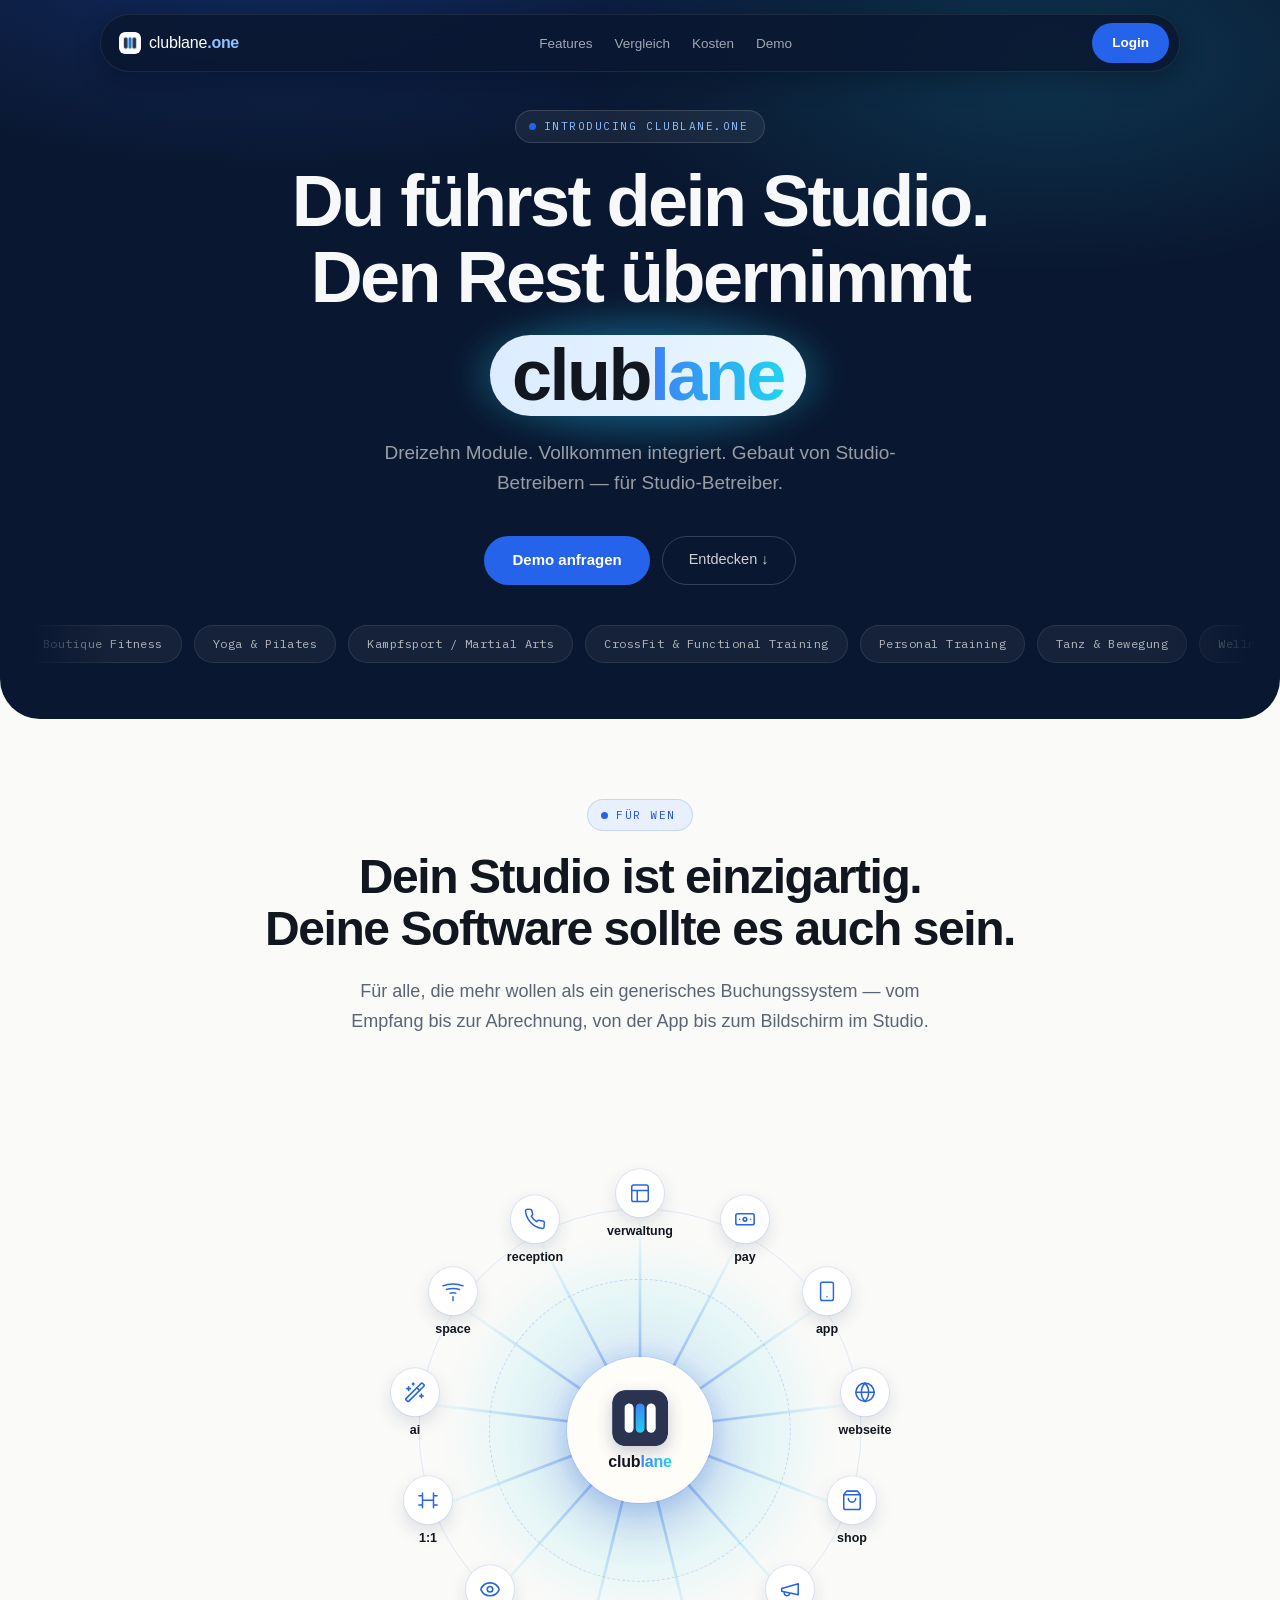
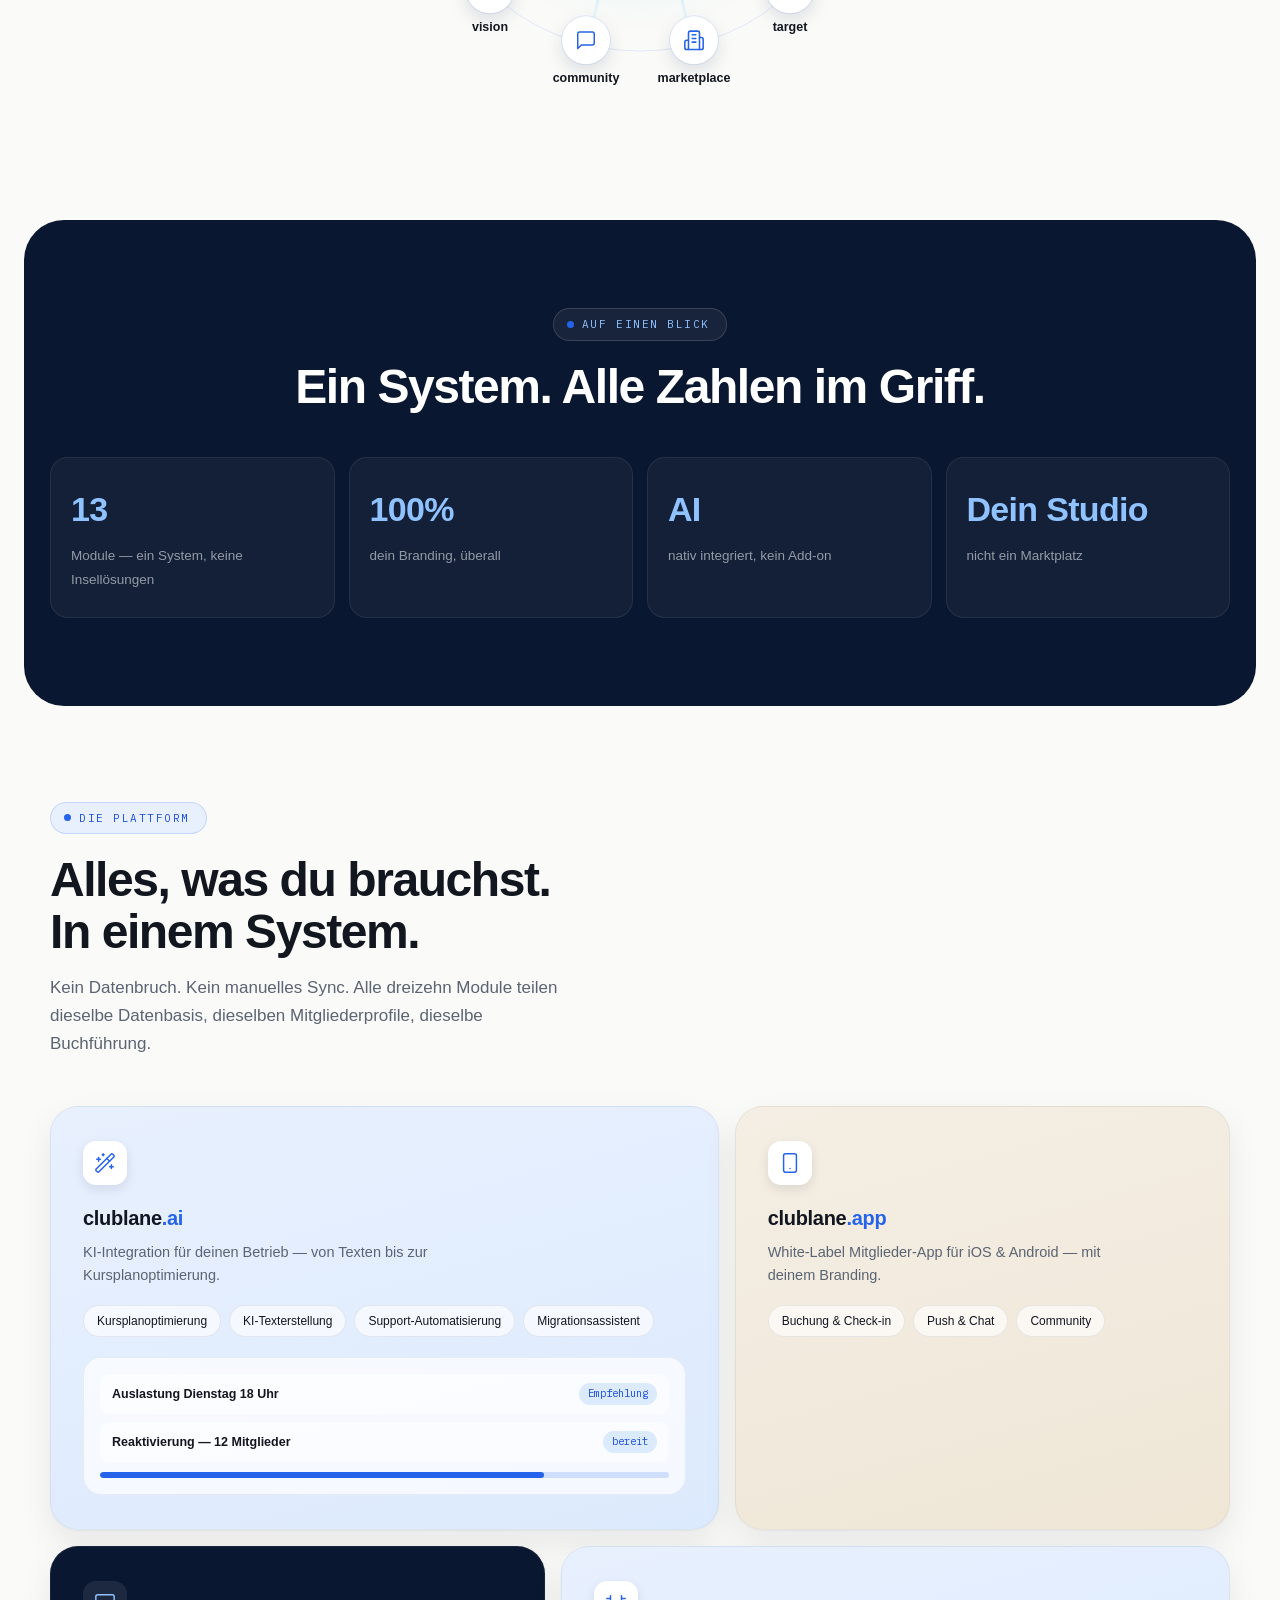
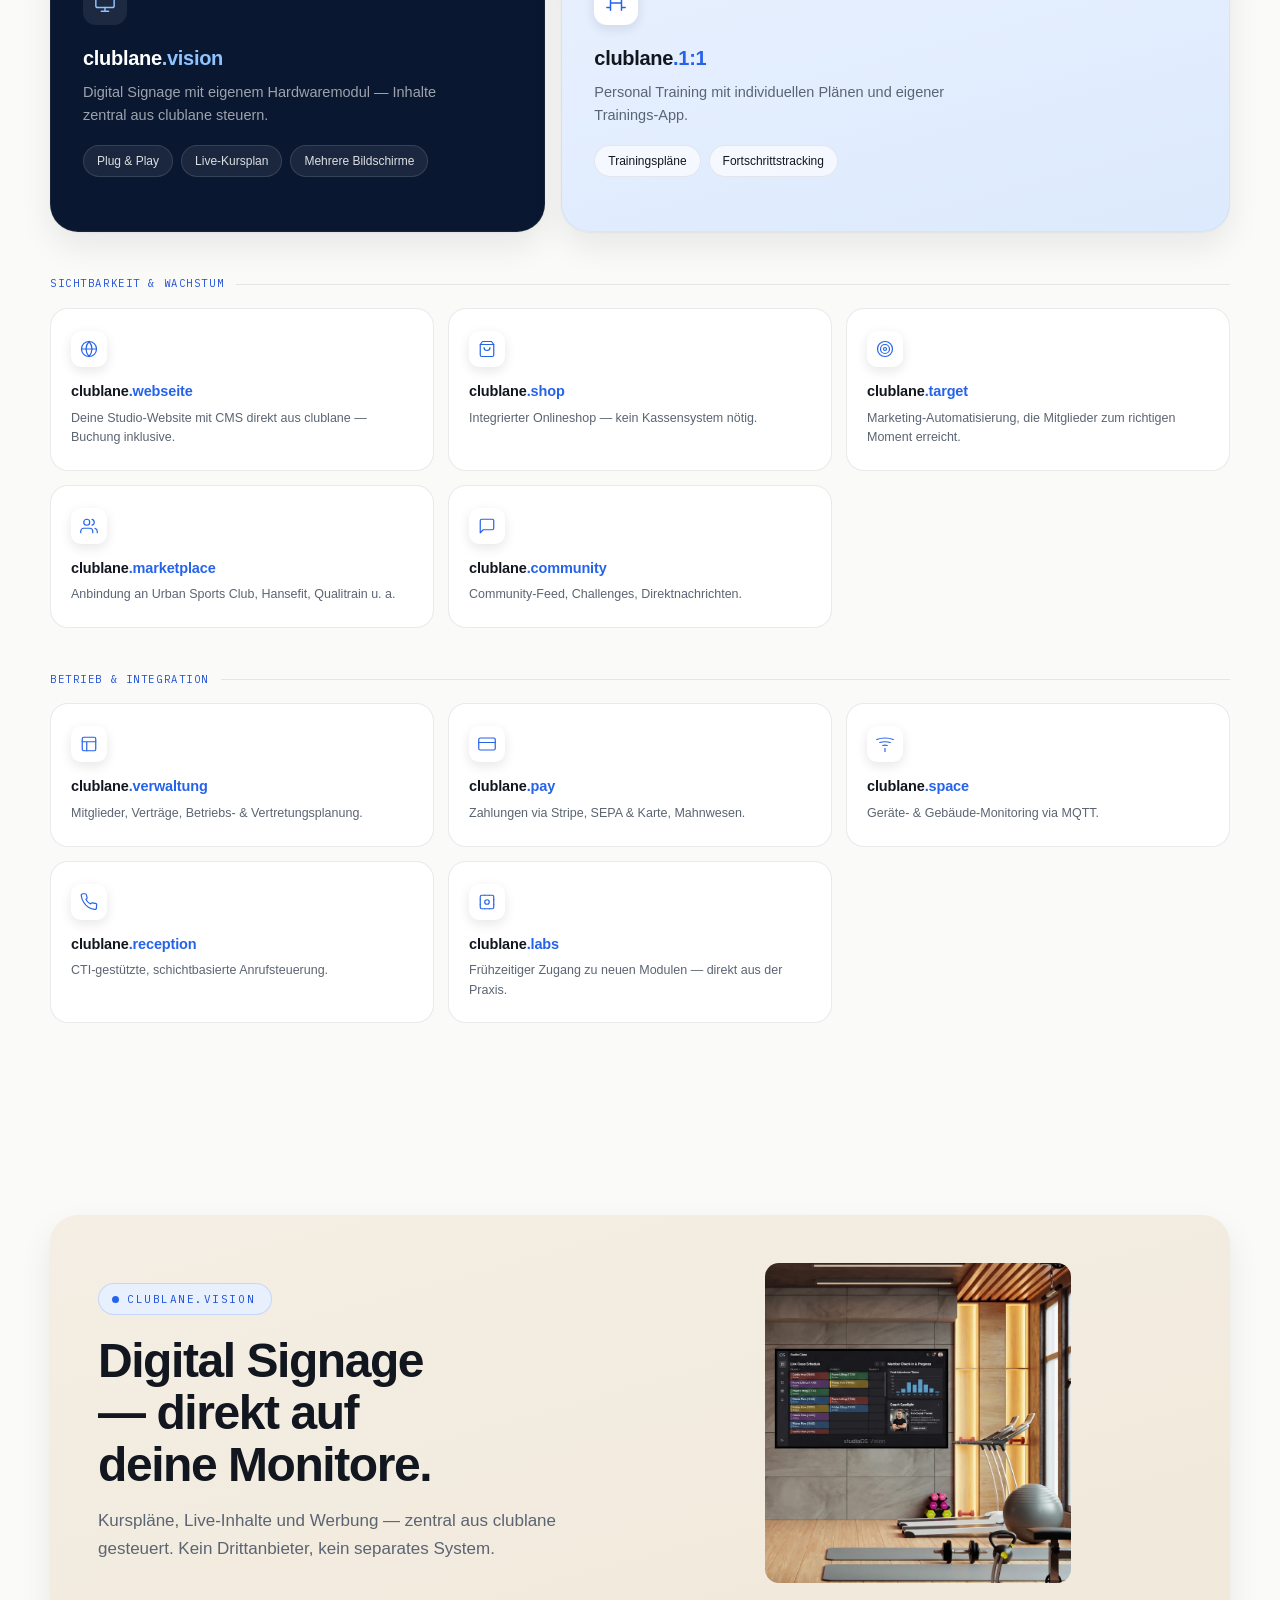
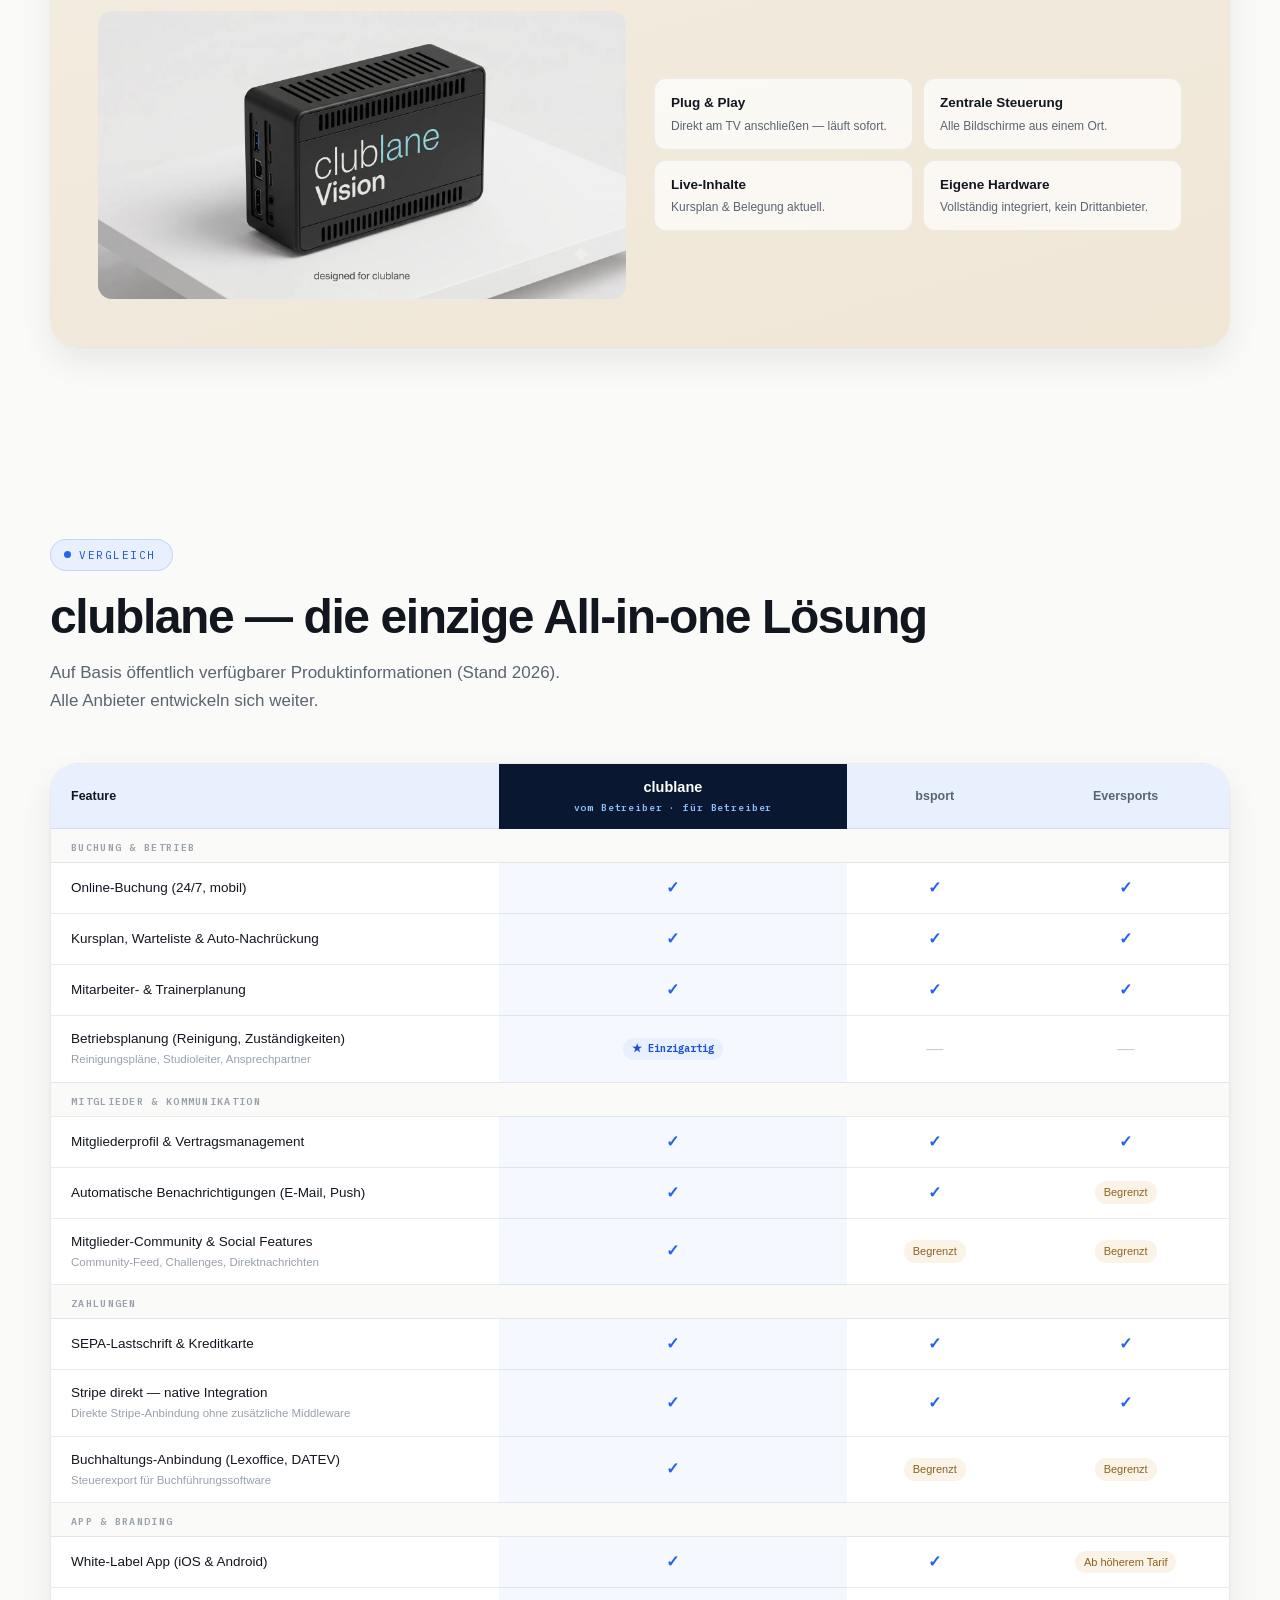
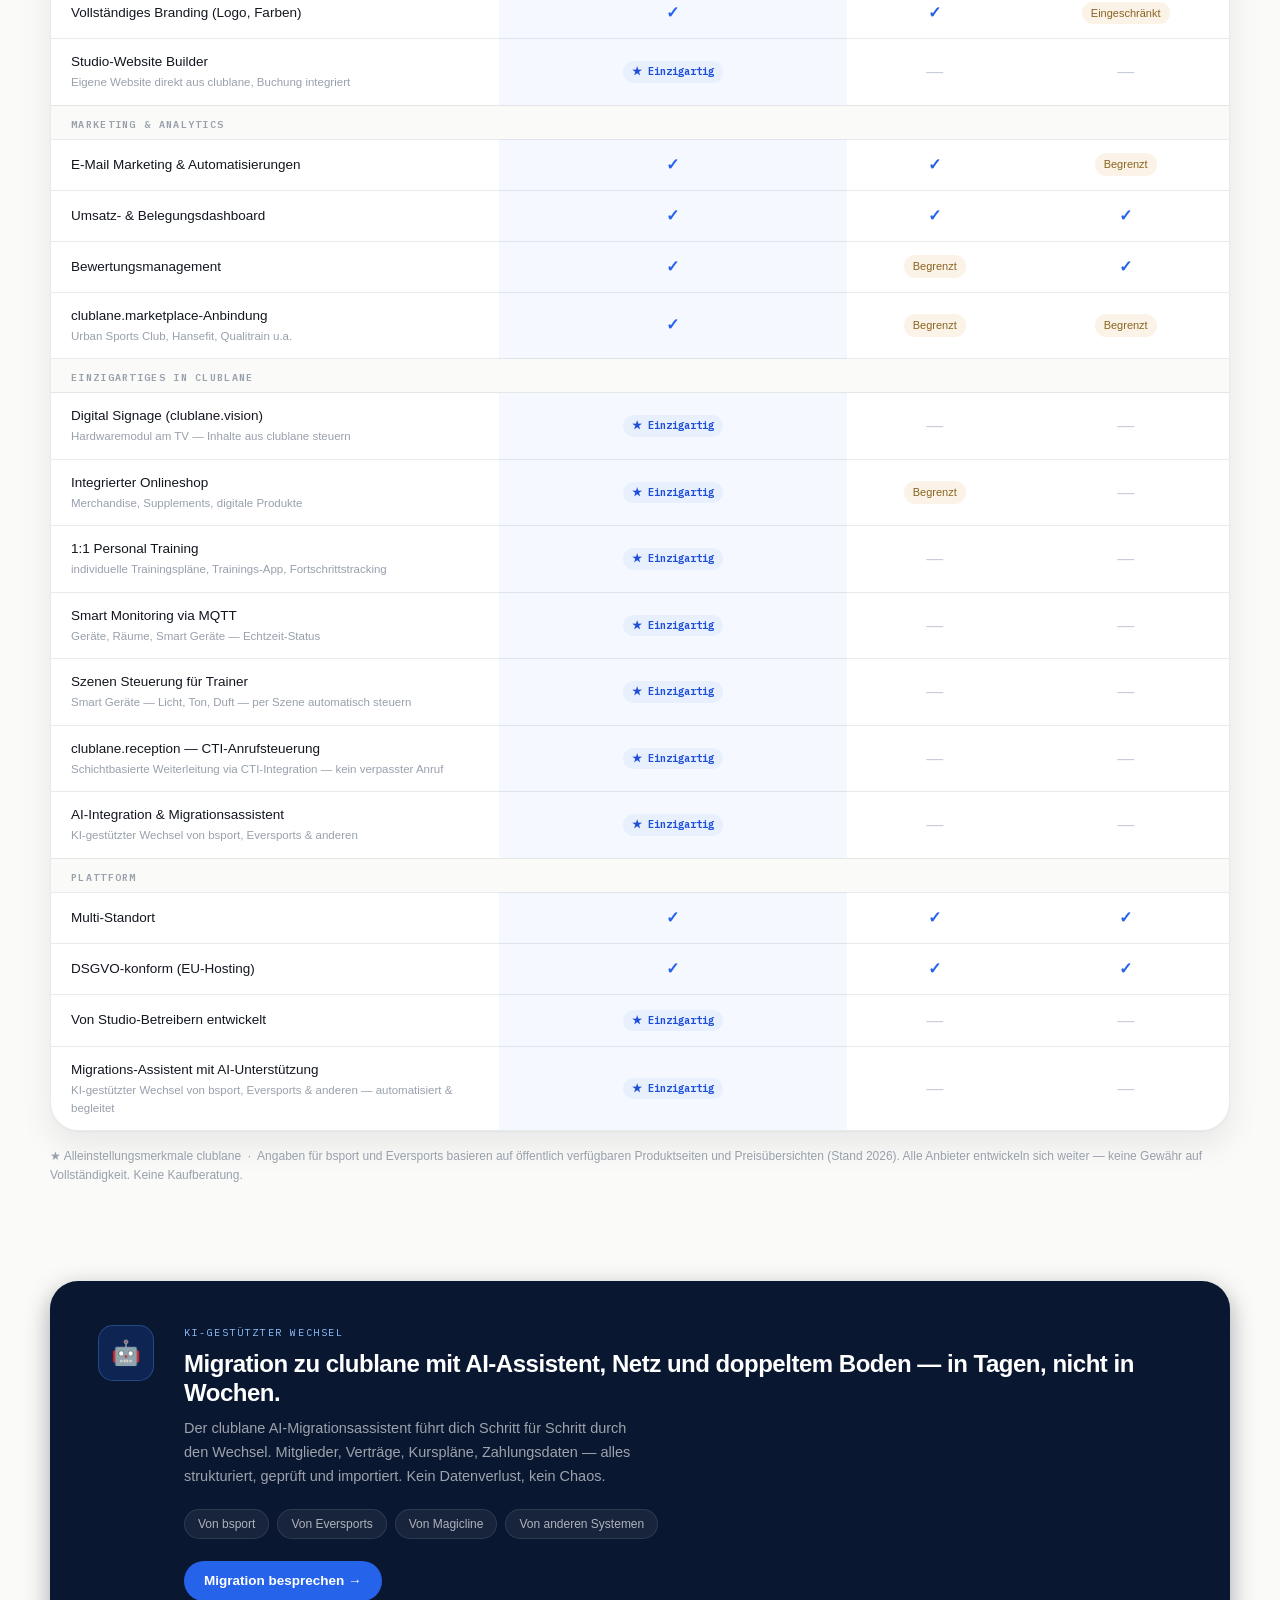
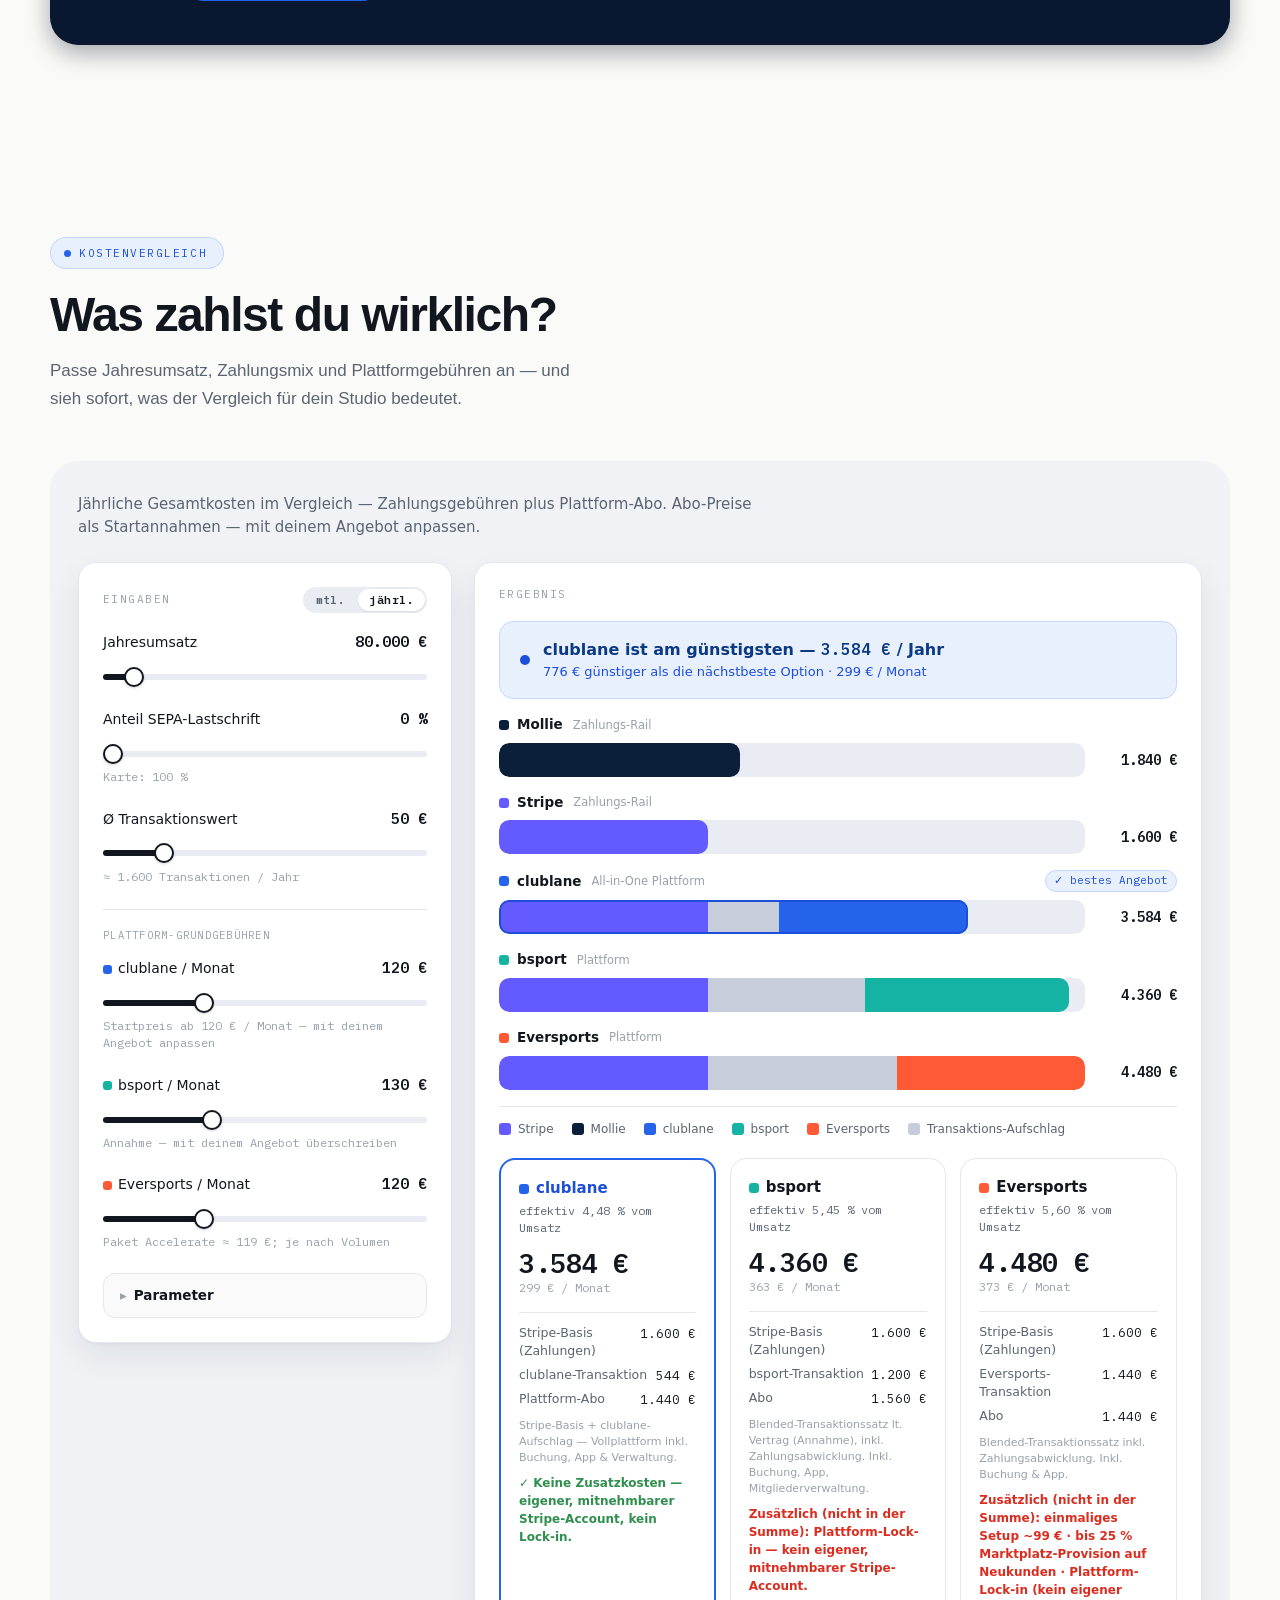
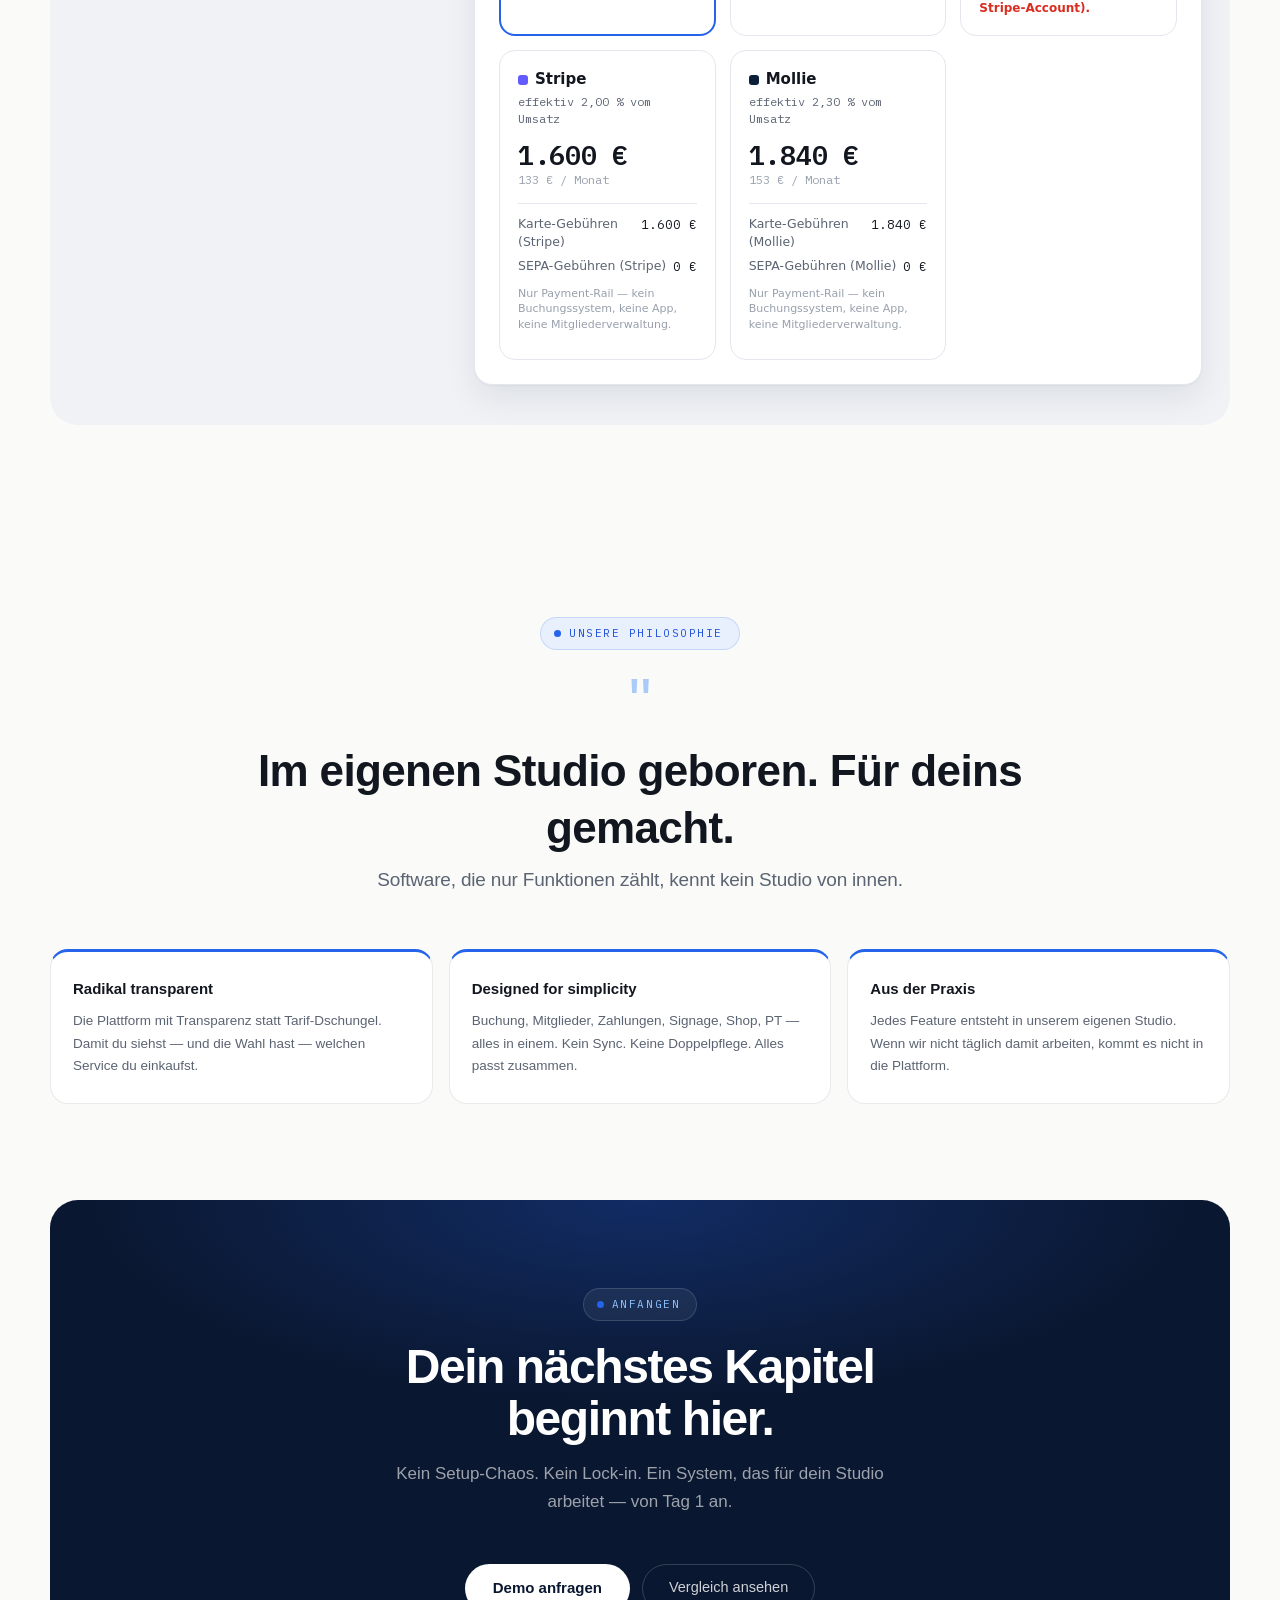
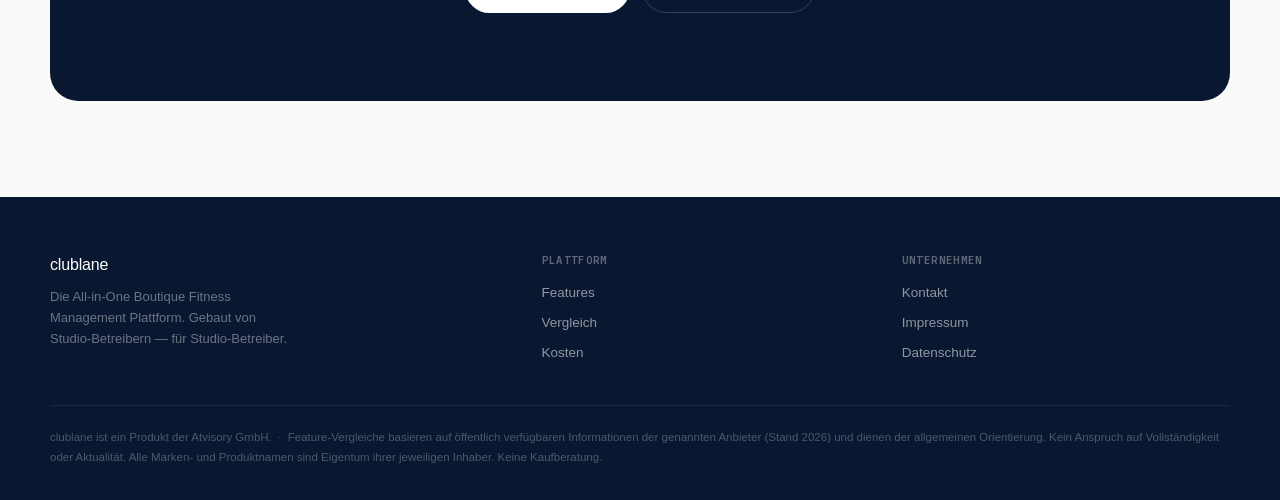
==== index.html @ 6b6db916 "JSON-LD nachgebessert: WebPage-Knoten, brand-Domainfehler, operatingSystem - WebPage-Knoten ergaenzt" ====
<!DOCTYPE html>
<html lang="de">
<head>
<meta charset="UTF-8">
<meta name="viewport" content="width=device-width, initial-scale=1.0">
<title>clublane — All-in-One Studio Management Software</title>
<meta name="description" content="Die All-in-One Boutique Fitness Management Plattform. Buchung, Mitglieder, Zahlungen, App, Digital Signage und mehr — in einem System. Gebaut von Studio-Betreibern.">
<link rel="canonical" href="https://clublane.one/">
<meta name="robots" content="index, follow, max-image-preview:large, max-snippet:-1, max-video-preview:-1">

<meta property="og:type" content="website">
<meta property="og:site_name" content="clublane">
<meta property="og:locale" content="de_DE">
<meta property="og:url" content="https://clublane.one/">
<meta property="og:title" content="clublane — All-in-One Studio Management Software">
<meta property="og:description" content="Die All-in-One Boutique Fitness Management Plattform. Buchung, Mitglieder, Zahlungen, App, Digital Signage und mehr — in einem System. Gebaut von Studio-Betreibern.">
<meta property="og:image" content="https://clublane.one/og-image.png">
<meta property="og:image:width" content="1200">
<meta property="og:image:height" content="630">
<meta property="og:image:alt" content="clublane">

<meta name="twitter:card" content="summary_large_image">
<meta name="twitter:title" content="clublane — All-in-One Studio Management Software">
<meta name="twitter:description" content="Die All-in-One Boutique Fitness Management Plattform. Buchung, Mitglieder, Zahlungen, App, Digital Signage und mehr — in einem System. Gebaut von Studio-Betreibern.">
<meta name="twitter:image" content="https://clublane.one/og-image.png">

<link rel="icon" href="favicon.ico" sizes="any">
<link rel="icon" type="image/png" sizes="96x96" href="icons/clublane-favicon-G4-96.png">
<link rel="apple-touch-icon" href="icons/clublane-app-icon-G4-navy-180.png">
<link rel="preload" href="fonts/ibm-plex-mono-400-latin.woff2" as="font" type="font/woff2" crossorigin>
<link rel="stylesheet" href="style.css?v=11">

<script type="application/ld+json">
{
  "@context": "https://schema.org",
  "@graph": [
    {
      "@type": "Organization",
      "@id": "https://clublane.one/#organization",
      "name": "Atvisory GmbH",
      "legalName": "Atvisory GmbH",
      "url": "https://clublane.one/",
      "logo": "https://clublane.one/icons/clublane-app-icon-G4-navy-512.png",
      "brand": { "@type": "Brand", "name": "clublane" },
      "address": {
        "@type": "PostalAddress",
        "streetAddress": "Parsdorfer Str. 17b",
        "postalCode": "85599",
        "addressLocality": "Hergolding",
        "addressCountry": "DE"
      },
      "vatID": "DE332038642",
      "identifier": {
        "@type": "PropertyValue",
        "propertyID": "HRB",
        "value": "HRB 257229 (Amtsgericht München)"
      },
      "contactPoint": {
        "@type": "ContactPoint",
        "contactType": "sales",
        "url": "https://clublane.one/#kontakt",
        "areaServed": "DE",
        "availableLanguage": ["de"]
      }
    },
    {
      "@type": "WebSite",
      "@id": "https://clublane.one/#website",
      "url": "https://clublane.one/",
      "name": "clublane",
      "description": "Die All-in-One Boutique Fitness Management Plattform. Buchung, Mitglieder, Zahlungen, App, Digital Signage und mehr — in einem System.",
      "inLanguage": "de",
      "publisher": { "@id": "https://clublane.one/#organization" }
    },
    {
      "@type": "WebPage",
      "@id": "https://clublane.one/#webpage",
      "url": "https://clublane.one/",
      "name": "clublane — All-in-One Studio Management Software",
      "description": "Die All-in-One Boutique Fitness Management Plattform. Buchung, Mitglieder, Zahlungen, App, Digital Signage und mehr — in einem System. Gebaut von Studio-Betreibern.",
      "inLanguage": "de",
      "isPartOf": { "@id": "https://clublane.one/#website" },
      "about": { "@id": "https://clublane.one/#software" },
      "primaryImageOfPage": {
        "@type": "ImageObject",
        "url": "https://clublane.one/og-image.png",
        "width": 1200,
        "height": 630
      }
    },
    {
      "@type": "SoftwareApplication",
      "@id": "https://clublane.one/#software",
      "name": "clublane",
      "url": "https://clublane.one/",
      "description": "Dreizehn Module. Vollkommen integriert. All-in-One Boutique Fitness Management Plattform — gebaut von Studio-Betreibern für Studio-Betreiber.",
      "applicationCategory": "BusinessApplication",
      "operatingSystem": "Web",
      "isPartOf": { "@id": "https://clublane.one/#website" },
      "publisher": { "@id": "https://clublane.one/#organization" },
      "featureList": [
        "clublane.verwaltung",
        "clublane.pay",
        "clublane.app",
        "clublane.webseite",
        "clublane.shop",
        "clublane.target",
        "clublane.marketplace",
        "clublane.community",
        "clublane.vision",
        "clublane.1:1",
        "clublane.ai",
        "clublane.space",
        "clublane.reception"
      ]
    }
  ]
}
</script>

<style id="legal-card-css">
.legal-layer{position:fixed;inset:0;z-index:300;display:flex;align-items:center;justify-content:center;padding:20px 16px;background:rgba(10,20,40,.34);-webkit-backdrop-filter:blur(3px);backdrop-filter:blur(3px);opacity:0;transition:opacity .18s ease}
.legal-layer[hidden]{display:none}
.legal-layer.is-open{opacity:1}
.legal-layer:not(.is-pinned){pointer-events:none}
.legal-layer:not(.is-pinned) .legal-card{pointer-events:auto}
.legal-card{position:relative;width:100%;min-width:0;max-width:1000px;height:min(90vh,1000px);max-height:90vh;display:flex;flex-direction:column;background:var(--card);border-radius:20px;box-shadow:0 30px 80px rgba(0,0,0,.4);overflow:hidden;transform:translateY(8px) scale(.985);transition:transform .18s ease}
.legal-layer.is-open .legal-card{transform:none}
.legal-card-bar{flex:0 0 auto;display:flex;align-items:center;justify-content:space-between;gap:12px;padding:14px 18px;border-bottom:1px solid var(--hair);background:var(--card)}
.legal-card-title{font-family:"IBM Plex Mono",monospace;font-size:10.5px;letter-spacing:.12em;text-transform:uppercase;color:var(--faint)}
.legal-card-close{width:30px;height:30px;flex:0 0 auto;border:0;border-radius:50%;background:rgba(10,20,40,.06);color:var(--ink);font-size:14px;cursor:pointer;transition:background .15s}
.legal-card-close:hover{background:rgba(10,20,40,.12)}
.legal-card-body{flex:1 1 auto;min-width:0;overflow-y:auto;overscroll-behavior:contain;-webkit-overflow-scrolling:touch;padding:22px 26px 26px}
.legal-card-body h3{font-size:clamp(21px,3.4vw,27px);font-weight:700;letter-spacing:-.02em;color:var(--ink);margin:0 0 6px}
.legal-card-body h4{font-size:15.5px;font-weight:700;letter-spacing:-.01em;color:var(--ink);margin:24px 0 8px}
.legal-card-body p,.legal-card-body address,.legal-card-body li{font-size:14px;line-height:1.68;color:var(--muted);font-style:normal}
.legal-card-body p{margin:0 0 11px}
.legal-card-body address{margin:0 0 11px}
.legal-card-body ul{margin:0 0 11px 18px}
.legal-card-body li{margin-bottom:4px}
.legal-card-body strong{color:var(--ink);font-weight:600}
.legal-card-body a{color:var(--accent-dark)}
.legal-card-stand{font-family:"IBM Plex Mono",monospace;font-size:11.5px;line-height:1.55;color:var(--faint);margin:0 0 18px}
.legal-card-tablewrap{overflow-x:auto;margin:0 0 14px}
.legal-card-table{border-collapse:collapse;width:100%;min-width:420px;font-size:13px}
.legal-card-table th,.legal-card-table td{text-align:left;padding:8px 10px;border-bottom:1px solid var(--hair);color:var(--muted);line-height:1.45;vertical-align:top}
.legal-card-table th{color:var(--ink);font-weight:600;font-size:11.5px}
@media (max-width:640px){
  .legal-layer{padding:0}
  .legal-card{max-width:none;max-height:100%;height:100%;border-radius:0}
  .legal-card-body{padding:20px 20px 24px}
}
@media (prefers-reduced-motion:reduce){
  .legal-layer,.legal-card{transition:none}
}
</style>
<style id="mod-circle-css">
.mc-wheel-wrap{display:flex;justify-content:center;margin:4px auto 24px}
.mod-circle{position:relative;width:min(540px,90vw);aspect-ratio:1;margin:0 auto;isolation:isolate}
.mc-glow{position:absolute;left:50%;top:50%;width:72%;aspect-ratio:1;transform:translate(-50%,-50%);z-index:0;pointer-events:none;background:radial-gradient(circle, rgba(37,99,235,.20), rgba(34,211,238,.10) 46%, transparent 70%);filter:blur(8px)}
.mc-orbit{position:absolute;left:50%;top:50%;transform:translate(-50%,-50%);width:82%;aspect-ratio:1;border-radius:50%;pointer-events:none;z-index:1}
.mc-orbit-1{border:1px solid rgba(37,99,235,.12)}
.mc-orbit-2{width:56%;border:1px dashed rgba(37,99,235,.22);animation:mcSpin 100s linear infinite}
@keyframes mcSpin{to{transform:translate(-50%,-50%) rotate(360deg)}}
.mc-spokes{position:absolute;inset:0;width:100%;height:100%;z-index:1;opacity:0}
@keyframes mcFade{from{opacity:0}to{opacity:1}}
.mc-spokes line{stroke:url(#spokeGrad);stroke-width:.5;stroke-linecap:round}
.mc-core{position:absolute;left:50%;top:50%;width:27%;aspect-ratio:1;border-radius:50%;z-index:4;transform:translate(-50%,-50%);opacity:0}
@keyframes mcCoreIn{from{opacity:0;transform:translate(-50%,-50%) scale(.55)}to{opacity:1;transform:translate(-50%,-50%) scale(1)}}
.mc-core-halo{position:absolute;inset:-16%;border-radius:50%;z-index:-1;background:radial-gradient(circle, rgba(59,130,246,.38), transparent 66%);animation:mcPulse 3.4s ease-in-out infinite}
@keyframes mcPulse{0%,100%{transform:scale(.9);opacity:.5}50%{transform:scale(1.12);opacity:.92}}
.mc-core-face{position:absolute;inset:0;border-radius:50%;display:flex;flex-direction:column;align-items:center;justify-content:center;text-align:center;gap:8px;background:#fffdf8;color:var(--ink);box-shadow:0 18px 44px rgba(20,80,190,.26), 0 0 0 1px rgba(37,99,235,.10), inset 0 2px 10px rgba(255,255,255,.9)}
.mc-core-app{width:40%;max-width:56px;height:auto;border-radius:24%;box-shadow:0 6px 16px rgba(20,40,90,.24)}
.mc-core-wm{font-size:clamp(13px,3.4vw,16px);font-weight:800;letter-spacing:-.01em;line-height:1}
.mod-circle .brand-lane{background:linear-gradient(90deg,#3B82F6,#22D3EE);-webkit-background-clip:text;background-clip:text;-webkit-text-fill-color:transparent;color:transparent}
.mod-circle .mod{position:absolute;transform:translate(-50%,-50%);z-index:3;display:flex;flex-direction:column;align-items:center;text-align:center;gap:7px;width:92px;background:transparent;border:0;padding:0;box-shadow:none;opacity:0}
.mod-circle.reveal .mc-core{animation:mcCoreIn .65s cubic-bezier(.2,.8,.25,1.15) both}
.mod-circle.reveal .mc-spokes{animation:mcFade .9s ease both;animation-delay:.35s}
.mod-circle.reveal .mod{animation:mcNodeIn .5s ease both;animation-delay:calc(.2s + var(--i,0)*.045s)}
@keyframes mcNodeIn{from{opacity:0;transform:translate(-50%,-50%) scale(.82)}to{opacity:1;transform:translate(-50%,-50%) scale(1)}}
.mod-circle .mod .ic{width:48px;height:48px;border-radius:50%;background:#fff;color:var(--accent);display:flex;align-items:center;justify-content:center;box-shadow:0 7px 18px rgba(18,40,80,.13), 0 0 0 1px rgba(37,99,235,.10);transition:transform .18s ease, box-shadow .18s ease}
.mod-circle .mod .ic svg{width:22px;height:22px}
.mod-circle .mod:hover .ic{transform:translateY(-3px) scale(1.07);box-shadow:0 14px 26px rgba(18,40,80,.2), 0 0 0 1px rgba(37,99,235,.3)}
.mod-circle .mod .nm{font-size:12.5px;line-height:1.15;font-weight:700;color:var(--ink)}
.mod-circle .mod .nm .os{display:block}
.mod-circle .mod .ds{display:none}
@media (max-width:560px){
  .mod-circle{width:94vw}
  .mod-circle .mod{width:62px;gap:5px}
  .mod-circle .mod .ic{width:38px;height:38px}
  .mod-circle .mod .ic svg{width:18px;height:18px}
  .mod-circle .mod .nm{font-size:10px}
  .mc-core-app{max-width:42px}
}
@media (prefers-reduced-motion:reduce){
  .mc-orbit-2,.mc-core-halo{animation:none}
  .mod-circle .mod,.mc-core,.mc-spokes{opacity:1 !important;animation:none !important}
}
</style>
</head>
<body>

<div class="nav-shell">
  <header class="site-nav">
    <a class="logo" href="#">
      <img src="icons/clublane-app-icon-G4-weiss-180.png" alt="" width="22" height="22">
      <span class="logo-s">clublane</span><span class="logo-os">.one</span>
    </a>
    <ul class="nav-links">
      <li><a href="#features">Features</a></li>
      <li><a href="#vergleich">Vergleich</a></li>
      <li><a href="#kosten">Kosten</a></li>
      <li><a href="#kontakt" data-contact>Demo</a></li>
    </ul>
    <div class="nav-right">
      <a class="btn-pill" href="https://os.aelixir.de/login/clublane">Login</a>
    </div>
  </header>
</div>

<!-- HERO -->
<section class="hero">
  <div class="hero-inner">
    <span class="eyebrow-pill on-dark"><span class="dot"></span>Introducing clublane.one</span>
    <h1>Du führst dein Studio.<br>Den Rest übernimmt <span class="hero-glow-word"><span class="brand-club">club</span><span class="brand-lane">lane</span></span></h1>
    <p class="hero-sub">Dreizehn Module. Vollkommen integriert. Gebaut von Studio-Betreibern — für Studio-Betreiber.</p>
    <div class="hero-actions">
      <a class="btn-pill" href="#kontakt" data-contact>Demo anfragen</a>
      <a class="btn-ghost-dark" href="#features">Entdecken ↓</a>
    </div>
  </div>
  <div class="marquee">
    <div class="marquee-track">
      <span class="m-chip">Boutique Fitness</span>
      <span class="m-chip">Yoga &amp; Pilates</span>
      <span class="m-chip">Kampfsport / Martial Arts</span>
      <span class="m-chip">CrossFit &amp; Functional Training</span>
      <span class="m-chip">Personal Training</span>
      <span class="m-chip">Tanz &amp; Bewegung</span>
      <span class="m-chip">Wellness &amp; Spa</span>
      <span class="m-chip">Schwimmen &amp; Aqua</span>
      <span class="m-chip">Klettern &amp; Outdoor</span>
      <span class="m-chip">Massage</span>
      <span class="m-chip">und vieles mehr …</span>
      <!-- Duplikat für nahtlose Endlos-Schleife -->
      <span class="m-chip" aria-hidden="true">Boutique Fitness</span>
      <span class="m-chip" aria-hidden="true">Yoga &amp; Pilates</span>
      <span class="m-chip" aria-hidden="true">Kampfsport / Martial Arts</span>
      <span class="m-chip" aria-hidden="true">CrossFit &amp; Functional Training</span>
      <span class="m-chip" aria-hidden="true">Personal Training</span>
      <span class="m-chip" aria-hidden="true">Tanz &amp; Bewegung</span>
      <span class="m-chip" aria-hidden="true">Wellness &amp; Spa</span>
      <span class="m-chip" aria-hidden="true">Schwimmen &amp; Aqua</span>
      <span class="m-chip" aria-hidden="true">Klettern &amp; Outdoor</span>
      <span class="m-chip" aria-hidden="true">Massage</span>
      <span class="m-chip" aria-hidden="true">und vieles mehr …</span>
    </div>
  </div>
</section>

<!-- INTRO -->
<section class="intro-section">
  <div class="wrap center reveal-io">
    <span class="eyebrow-pill"><span class="dot"></span>Für wen</span>
    <h2 class="sec-h2">Dein Studio ist einzigartig.<br>Deine Software sollte es auch sein.</h2>
    <p class="sec-sub">Für alle, die mehr wollen als ein generisches Buchungssystem — vom Empfang bis zur Abrechnung, von der App bis zum Bildschirm im Studio.</p>
  </div>
</section>

<!-- MODUL-RAD -->
<section class="wheel-section">
  <div class="wrap">
    <div class="mc-wheel-wrap">
      <div class="mod-circle" id="modCircle">
        <div class="mc-glow"></div>
        <div class="mc-orbit mc-orbit-1"></div>
        <div class="mc-orbit mc-orbit-2"></div>
        <svg class="mc-spokes" id="mcSpokes" viewBox="0 0 100 100" aria-hidden="true"><defs><radialGradient id="spokeGrad" cx="50" cy="50" r="41" gradientUnits="userSpaceOnUse"><stop offset="0" stop-color="#2563EB" stop-opacity=".55"/><stop offset=".55" stop-color="#3B82F6" stop-opacity=".26"/><stop offset="1" stop-color="#22D3EE" stop-opacity="0"/></radialGradient></defs></svg>
        <div class="mc-core"><div class="mc-core-halo"></div><div class="mc-core-face"><img class="mc-core-app" src="icons/clublane-app-icon-G4-navy-180.png" alt="clublane" width="180" height="180"><span class="mc-core-wm"><span>club</span><span class="brand-lane">lane</span></span></div></div>
        <div class="mod"><span class="ic"><svg viewBox="0 0 24 24" fill="none" stroke="currentColor" stroke-width="1.6" stroke-linecap="round" stroke-linejoin="round"><rect x="3" y="3" width="18" height="18" rx="2"/><path d="M3 9h18M9 21V9"/></svg></span><div><div class="nm"><span class="os">verwaltung</span></div></div></div>
        <div class="mod"><span class="ic"><svg viewBox="0 0 24 24" fill="none" stroke="currentColor" stroke-width="1.7" stroke-linecap="round" stroke-linejoin="round"><rect width="20" height="12" x="2" y="6" rx="2"/><circle cx="12" cy="12" r="2"/><path d="M6 12h.01M18 12h.01"/></svg></span><div><div class="nm"><span class="os">pay</span></div></div></div>
        <div class="mod"><span class="ic"><svg viewBox="0 0 24 24" fill="none" stroke="currentColor" stroke-width="1.6" stroke-linecap="round" stroke-linejoin="round"><rect x="5" y="2" width="14" height="20" rx="2"/><path d="M12 18h.01"/></svg></span><div><div class="nm"><span class="os">app</span></div></div></div>
        <div class="mod"><span class="ic"><svg viewBox="0 0 24 24" fill="none" stroke="currentColor" stroke-width="1.7" stroke-linecap="round" stroke-linejoin="round"><circle cx="12" cy="12" r="10"/><path d="M12 2a14.5 14.5 0 0 0 0 20 14.5 14.5 0 0 0 0-20"/><path d="M2 12h20"/></svg></span><div><div class="nm"><span class="os">webseite</span></div></div></div>
        <div class="mod"><span class="ic"><svg viewBox="0 0 24 24" fill="none" stroke="currentColor" stroke-width="1.7" stroke-linecap="round" stroke-linejoin="round"><path d="M6 2 3 6v14a2 2 0 0 0 2 2h14a2 2 0 0 0 2-2V6l-3-4Z"/><path d="M3 6h18"/><path d="M16 10a4 4 0 0 1-8 0"/></svg></span><div><div class="nm"><span class="os">shop</span></div></div></div>
        <div class="mod"><span class="ic"><svg viewBox="0 0 24 24" fill="none" stroke="currentColor" stroke-width="1.7" stroke-linecap="round" stroke-linejoin="round"><path d="m3 11 18-5v12L3 14v-3z"/><path d="M11.6 16.8a3 3 0 1 1-5.8-1.6"/></svg></span><div><div class="nm"><span class="os">target</span></div></div></div>
        <div class="mod"><span class="ic"><svg viewBox="0 0 24 24" fill="none" stroke="currentColor" stroke-width="1.7" stroke-linecap="round" stroke-linejoin="round"><path d="M6 22V4a2 2 0 0 1 2-2h8a2 2 0 0 1 2 2v18Z"/><path d="M6 12H4a2 2 0 0 0-2 2v6a2 2 0 0 0 2 2h2"/><path d="M18 9h2a2 2 0 0 1 2 2v9a2 2 0 0 1-2 2h-2"/><path d="M10 6h4"/><path d="M10 10h4"/><path d="M10 14h4"/></svg></span><div><div class="nm"><span class="os">marketplace</span></div></div></div>
        <div class="mod"><span class="ic"><svg viewBox="0 0 24 24" fill="none" stroke="currentColor" stroke-width="1.6" stroke-linecap="round" stroke-linejoin="round"><path d="M21 15a2 2 0 0 1-2 2H7l-4 4V5a2 2 0 0 1 2-2h14a2 2 0 0 1 2 2z"/></svg></span><div><div class="nm"><span class="os">community</span></div></div></div>
        <div class="mod"><span class="ic"><svg viewBox="0 0 24 24" fill="none" stroke="currentColor" stroke-width="1.7" stroke-linecap="round" stroke-linejoin="round"><path d="M2.062 12.348a1 1 0 0 1 0-.696 10.75 10.75 0 0 1 19.876 0 1 1 0 0 1 0 .696 10.75 10.75 0 0 1-19.876 0"/><circle cx="12" cy="12" r="3"/></svg></span><div><div class="nm"><span class="os">vision</span></div></div></div>
        <div class="mod"><span class="ic"><svg viewBox="0 0 24 24" fill="none" stroke="currentColor" stroke-width="1.6" stroke-linecap="round" stroke-linejoin="round"><path d="M6 4v16M18 4v16M6 12h12M2 7h4M18 7h4M2 17h4M18 17h4"/></svg></span><div><div class="nm"><span class="os">1:1</span></div></div></div>
        <div class="mod"><span class="ic"><svg viewBox="0 0 24 24" fill="none" stroke="currentColor" stroke-width="1.7" stroke-linecap="round" stroke-linejoin="round"><path d="m21.64 3.64-1.28-1.28a1.21 1.21 0 0 0-1.72 0L2.36 18.64a1.21 1.21 0 0 0 0 1.72l1.28 1.28a1.2 1.2 0 0 0 1.72 0L21.64 5.36a1.2 1.2 0 0 0 0-1.72"/><path d="m14 7 3 3"/><path d="M5 6v4"/><path d="M19 14v4"/><path d="M10 2v2"/><path d="M7 8H3"/><path d="M21 16h-4"/><path d="M11 3H9"/></svg></span><div><div class="nm"><span class="os">ai</span></div></div></div>
        <div class="mod"><span class="ic"><svg viewBox="0 0 24 24" fill="none" stroke="currentColor" stroke-width="1.6" stroke-linecap="round" stroke-linejoin="round"><path d="M1 6s5-2 11-2 11 2 11 2"/><path d="M5 10s3-1 7-1 7 1 7 1"/><path d="M9 14s1.5-.5 3-.5 3 .5 3 .5"/><line x1="12" y1="18" x2="12" y2="22"/></svg></span><div><div class="nm"><span class="os">space</span></div></div></div>
        <div class="mod"><span class="ic"><svg viewBox="0 0 24 24" fill="none" stroke="currentColor" stroke-width="1.6" stroke-linecap="round" stroke-linejoin="round"><path d="M22 16.92v3a2 2 0 0 1-2.18 2 19.8 19.8 0 0 1-8.63-3.07A19.5 19.5 0 0 1 4.72 12a19.8 19.8 0 0 1-3.07-8.67A2 2 0 0 1 3.63 1h3a2 2 0 0 1 2 1.72c.13.96.36 1.9.7 2.81a2 2 0 0 1-.45 2.11L7.91 8.6a16 16 0 0 0 6 6l.96-.96a2 2 0 0 1 2.11-.45c.91.34 1.85.57 2.81.7A2 2 0 0 1 22 16.92z"/></svg></span><div><div class="nm"><span class="os">reception</span></div></div></div>
      </div>
    </div>
  </div>
</section>

<!-- TRUST / STATS -->
<section class="trust-section">
  <div class="wrap reveal-io">
    <span class="eyebrow-pill on-dark"><span class="dot"></span>Auf einen Blick</span>
    <h2 class="sec-h2">Ein System. Alle Zahlen im Griff.</h2>
    <div class="trust-grid">
      <div class="trust-card"><span class="trust-num">13</span><span class="trust-label">Module — ein System, keine Insellösungen</span></div>
      <div class="trust-card"><span class="trust-num">100%</span><span class="trust-label">dein Branding, überall</span></div>
      <div class="trust-card"><span class="trust-num">AI</span><span class="trust-label">nativ integriert, kein Add-on</span></div>
      <div class="trust-card"><span class="trust-num">Dein Studio</span><span class="trust-label">nicht ein Marktplatz</span></div>
    </div>
  </div>
</section>

<!-- BENTO FEATURES -->
<section class="bento-section" id="features">
  <div class="wrap">
    <div class="reveal-io" style="margin-bottom:8px">
      <span class="eyebrow-pill"><span class="dot"></span>Die Plattform</span>
      <h2 class="sec-h2">Alles, was du brauchst.<br>In einem System.</h2>
      <p class="sec-sub">Kein Datenbruch. Kein manuelles Sync. Alle dreizehn Module teilen dieselbe Datenbasis, dieselben Mitgliederprofile, dieselbe Buchführung.</p>
    </div>

    <div class="bento-group">
      <div class="bento-row reveal-io">
        <div class="bento-card blue">
          <div class="bento-icon"><svg viewBox="0 0 24 24" fill="none" stroke="currentColor" stroke-width="1.6" stroke-linecap="round" stroke-linejoin="round"><path d="m21.64 3.64-1.28-1.28a1.21 1.21 0 0 0-1.72 0L2.36 18.64a1.21 1.21 0 0 0 0 1.72l1.28 1.28a1.2 1.2 0 0 0 1.72 0L21.64 5.36a1.2 1.2 0 0 0 0-1.72"/><path d="m14 7 3 3"/><path d="M5 6v4"/><path d="M19 14v4"/><path d="M10 2v2"/><path d="M7 8H3"/><path d="M21 16h-4"/><path d="M11 3H9"/></svg></div>
          <div class="bento-title">clublane<span style="color:var(--accent)">.ai</span></div>
          <p class="bento-desc">KI-Integration für deinen Betrieb — von Texten bis zur Kursplanoptimierung.</p>
          <div class="bento-tags">
            <span class="b-tag">Kursplanoptimierung</span>
            <span class="b-tag">KI-Texterstellung</span>
            <span class="b-tag">Support-Automatisierung</span>
            <span class="b-tag">Migrationsassistent</span>
          </div>
          <div class="mockup">
            <div class="mockup-row"><span class="m-name">Auslastung Dienstag 18 Uhr</span><span class="m-tag">Empfehlung</span></div>
            <div class="mockup-row"><span class="m-name">Reaktivierung — 12 Mitglieder</span><span class="m-tag">bereit</span></div>
            <div class="mockup-bar"><span style="width:78%"></span></div>
          </div>
        </div>
        <div class="bento-card cream">
          <div class="bento-icon"><svg viewBox="0 0 24 24" fill="none" stroke="currentColor" stroke-width="1.6" stroke-linecap="round" stroke-linejoin="round"><rect x="5" y="2" width="14" height="20" rx="2"/><path d="M12 18h.01"/></svg></div>
          <div class="bento-title">clublane<span style="color:var(--accent)">.app</span></div>
          <p class="bento-desc">White-Label Mitglieder-App für iOS &amp; Android — mit deinem Branding.</p>
          <div class="bento-tags">
            <span class="b-tag">Buchung &amp; Check-in</span>
            <span class="b-tag">Push &amp; Chat</span>
            <span class="b-tag">Community</span>
          </div>
        </div>
      </div>

      <div class="bento-row rev reveal-io">
        <div class="bento-card blue">
          <div class="bento-icon"><svg viewBox="0 0 24 24" fill="none" stroke="currentColor" stroke-width="1.6" stroke-linecap="round" stroke-linejoin="round"><path d="M6 4v16M18 4v16M6 12h12M2 7h4M18 7h4M2 17h4M18 17h4"/></svg></div>
          <div class="bento-title">clublane<span style="color:var(--accent)">.1:1</span></div>
          <p class="bento-desc">Personal Training mit individuellen Plänen und eigener Trainings-App.</p>
          <div class="bento-tags">
            <span class="b-tag">Trainingspläne</span>
            <span class="b-tag">Fortschrittstracking</span>
          </div>
        </div>
        <div class="bento-card dark">
          <div class="bento-icon"><svg viewBox="0 0 24 24" fill="none" stroke="currentColor" stroke-width="1.6" stroke-linecap="round" stroke-linejoin="round"><rect x="2" y="3" width="20" height="14" rx="2"/><path d="M8 21h8"/><path d="M12 17v4"/></svg></div>
          <div class="bento-title">clublane<span style="color:var(--accent-bright)">.vision</span></div>
          <p class="bento-desc">Digital Signage mit eigenem Hardwaremodul — Inhalte zentral aus clublane steuern.</p>
          <div class="bento-tags">
            <span class="b-tag">Plug &amp; Play</span>
            <span class="b-tag">Live-Kursplan</span>
            <span class="b-tag">Mehrere Bildschirme</span>
          </div>
        </div>
      </div>
    </div>

    <div class="group-tag-row reveal-io"><span class="group-tag">Sichtbarkeit &amp; Wachstum</span><span class="group-tag-line"></span></div>
    <div class="tile-grid reveal-io">
      <div class="tile">
        <div class="bento-icon"><svg viewBox="0 0 24 24" fill="none" stroke="currentColor" stroke-width="1.6" stroke-linecap="round" stroke-linejoin="round"><circle cx="12" cy="12" r="10"/><path d="M2 12h20M12 2a15.3 15.3 0 0 1 4 10 15.3 15.3 0 0 1-4 10 15.3 15.3 0 0 1-4-10 15.3 15.3 0 0 1 4-10z"/></svg></div>
        <div class="tile-name">clublane<span>.webseite</span></div>
        <p class="tile-desc">Deine Studio-Website mit CMS direkt aus clublane — Buchung inklusive.</p>
      </div>
      <div class="tile">
        <div class="bento-icon"><svg viewBox="0 0 24 24" fill="none" stroke="currentColor" stroke-width="1.6" stroke-linecap="round" stroke-linejoin="round"><path d="M6 2 3 6v14a2 2 0 0 0 2 2h14a2 2 0 0 0 2-2V6l-3-4z"/><line x1="3" y1="6" x2="21" y2="6"/><path d="M16 10a4 4 0 0 1-8 0"/></svg></div>
        <div class="tile-name">clublane<span>.shop</span></div>
        <p class="tile-desc">Integrierter Onlineshop — kein Kassensystem nötig.</p>
      </div>
      <div class="tile">
        <div class="bento-icon"><svg viewBox="0 0 24 24" fill="none" stroke="currentColor" stroke-width="1.6" stroke-linecap="round" stroke-linejoin="round"><circle cx="12" cy="12" r="10"/><circle cx="12" cy="12" r="6"/><circle cx="12" cy="12" r="2"/></svg></div>
        <div class="tile-name">clublane<span>.target</span></div>
        <p class="tile-desc">Marketing-Automatisierung, die Mitglieder zum richtigen Moment erreicht.</p>
      </div>
      <div class="tile">
        <div class="bento-icon"><svg viewBox="0 0 24 24" fill="none" stroke="currentColor" stroke-width="1.6" stroke-linecap="round" stroke-linejoin="round"><path d="M17 21v-2a4 4 0 0 0-4-4H5a4 4 0 0 0-4 4v2"/><circle cx="9" cy="7" r="4"/><path d="M23 21v-2a4 4 0 0 0-3-3.87"/><path d="M16 3.13a4 4 0 0 1 0 7.75"/></svg></div>
        <div class="tile-name">clublane<span>.marketplace</span></div>
        <p class="tile-desc">Anbindung an Urban Sports Club, Hansefit, Qualitrain u. a.</p>
      </div>
      <div class="tile">
        <div class="bento-icon"><svg viewBox="0 0 24 24" fill="none" stroke="currentColor" stroke-width="1.6" stroke-linecap="round" stroke-linejoin="round"><path d="M21 15a2 2 0 0 1-2 2H7l-4 4V5a2 2 0 0 1 2-2h14a2 2 0 0 1 2 2z"/></svg></div>
        <div class="tile-name">clublane<span>.community</span></div>
        <p class="tile-desc">Community-Feed, Challenges, Direktnachrichten.</p>
      </div>
    </div>

    <div class="group-tag-row reveal-io"><span class="group-tag">Betrieb &amp; Integration</span><span class="group-tag-line"></span></div>
    <div class="tile-grid reveal-io">
      <div class="tile">
        <div class="bento-icon"><svg viewBox="0 0 24 24" fill="none" stroke="currentColor" stroke-width="1.6" stroke-linecap="round" stroke-linejoin="round"><rect x="3" y="3" width="18" height="18" rx="2"/><path d="M3 9h18M9 21V9"/></svg></div>
        <div class="tile-name">clublane<span>.verwaltung</span></div>
        <p class="tile-desc">Mitglieder, Verträge, Betriebs- &amp; Vertretungsplanung.</p>
      </div>
      <div class="tile">
        <div class="bento-icon"><svg viewBox="0 0 24 24" fill="none" stroke="currentColor" stroke-width="1.6" stroke-linecap="round" stroke-linejoin="round"><rect x="1" y="4" width="22" height="16" rx="2"/><line x1="1" y1="10" x2="23" y2="10"/></svg></div>
        <div class="tile-name">clublane<span>.pay</span></div>
        <p class="tile-desc">Zahlungen via Stripe, SEPA &amp; Karte, Mahnwesen.</p>
      </div>
      <div class="tile">
        <div class="bento-icon"><svg viewBox="0 0 24 24" fill="none" stroke="currentColor" stroke-width="1.6" stroke-linecap="round" stroke-linejoin="round"><path d="M1 6c0 0 5-2 11-2s11 2 11 2"/><path d="M5 10s3-1 7-1 7 1 7 1"/><path d="M9 14s1.5-.5 3-.5 3 .5 3 .5"/><line x1="12" y1="18" x2="12" y2="22"/></svg></div>
        <div class="tile-name">clublane<span>.space</span></div>
        <p class="tile-desc">Geräte- &amp; Gebäude-Monitoring via MQTT.</p>
      </div>
      <div class="tile">
        <div class="bento-icon"><svg viewBox="0 0 24 24" fill="none" stroke="currentColor" stroke-width="1.6" stroke-linecap="round" stroke-linejoin="round"><path d="M22 16.92v3a2 2 0 0 1-2.18 2 19.79 19.79 0 0 1-8.63-3.07A19.5 19.5 0 0 1 4.72 12a19.79 19.79 0 0 1-3.07-8.67A2 2 0 0 1 3.63 1h3a2 2 0 0 1 2 1.72c.127.96.361 1.903.7 2.81a2 2 0 0 1-.45 2.11L7.91 8.6a16 16 0 0 0 6 6l.96-.96a2 2 0 0 1 2.11-.45c.907.339 1.85.573 2.81.7A2 2 0 0 1 22 16.92z"/></svg></div>
        <div class="tile-name">clublane<span>.reception</span></div>
        <p class="tile-desc">CTI-gestützte, schichtbasierte Anrufsteuerung.</p>
      </div>
      <div class="tile">
        <div class="bento-icon"><svg viewBox="0 0 24 24" fill="none" stroke="currentColor" stroke-width="1.6" stroke-linecap="round" stroke-linejoin="round"><path d="M9 3H5a2 2 0 0 0-2 2v4"/><path d="M9 3h6"/><path d="M15 3h4a2 2 0 0 1 2 2v4"/><path d="M3 9v6"/><path d="M21 9v6"/><path d="M3 15v4a2 2 0 0 0 2 2h4"/><path d="M15 21h4a2 2 0 0 0 2-2v-4"/><path d="M9 21h6"/><circle cx="12" cy="12" r="3"/></svg></div>
        <div class="tile-name">clublane<span>.labs</span></div>
        <p class="tile-desc">Frühzeitiger Zugang zu neuen Modulen — direkt aus der Praxis.</p>
      </div>
    </div>
  </div>
</section>

<!-- VISION SPOTLIGHT -->
<section class="vision-section">
  <div class="wrap reveal-io">
    <div class="vision-card">
      <div class="vision-grid">
        <div>
          <span class="eyebrow-pill"><span class="dot"></span>clublane.vision</span>
          <h2 class="sec-h2" style="max-width:14ch">Digital Signage — direkt auf deine Monitore.</h2>
          <p class="sec-sub" style="margin-bottom:0">Kurspläne, Live-Inhalte und Werbung — zentral aus clublane gesteuert. Kein Drittanbieter, kein separates System.</p>
        </div>
        <img class="vision-img vision-img-studio" src="studioexample.webp" style="height:auto" alt="clublane.vision – Inhalte auf dem Bildschirm" loading="lazy" decoding="async" width="1600" height="1670">
        <img class="vision-img" src="clublaneVision.webp" style="height:auto" alt="clublane.vision Hardwaremodul" loading="lazy" decoding="async" width="1600" height="873">
        <div class="vision-pills">
          <div class="vision-pill"><strong>Plug &amp; Play</strong><p>Direkt am TV anschließen — läuft sofort.</p></div>
          <div class="vision-pill"><strong>Zentrale Steuerung</strong><p>Alle Bildschirme aus einem Ort.</p></div>
          <div class="vision-pill"><strong>Live-Inhalte</strong><p>Kursplan &amp; Belegung aktuell.</p></div>
          <div class="vision-pill"><strong>Eigene Hardware</strong><p>Vollständig integriert, kein Drittanbieter.</p></div>
        </div>
      </div>
    </div>
  </div>
</section>

<!-- COMPARISON -->
<section class="comparison-section" id="vergleich">
  <div class="wrap reveal-io">
    <span class="eyebrow-pill"><span class="dot"></span>Vergleich</span>
    <h2 class="sec-h2">clublane — die einzige All-in-one Lösung</h2>
    <p class="sec-sub">Auf Basis öffentlich verfügbarer Produktinformationen (Stand 2026). Alle Anbieter entwickeln sich weiter.</p>

    <div class="table-card">
      <div class="table-wrap">
        <table>
          <thead>
            <tr>
              <th class="th-feat">Feature</th>
              <th class="th-studio"><span class="th-nm">clublane</span><span class="th-tg">vom Betreiber · für Betreiber</span></th>
              <th class="th-comp">bsport</th>
              <th class="th-comp">Eversports</th>
            </tr>
          </thead>
          <tbody>
            <tr class="cat-row"><td colspan="4">Buchung &amp; Betrieb</td></tr>
            <tr><td>Online-Buchung (24/7, mobil)</td><td class="td-studio"><span class="yes">✓</span></td><td class="td-comp"><span class="yes">✓</span></td><td class="td-comp"><span class="yes">✓</span></td></tr>
            <tr><td>Kursplan, Warteliste &amp; Auto-Nachrückung</td><td class="td-studio"><span class="yes">✓</span></td><td class="td-comp"><span class="yes">✓</span></td><td class="td-comp"><span class="yes">✓</span></td></tr>
            <tr><td>Mitarbeiter- &amp; Trainerplanung</td><td class="td-studio"><span class="yes">✓</span></td><td class="td-comp"><span class="yes">✓</span></td><td class="td-comp"><span class="yes">✓</span></td></tr>
            <tr><td>Betriebsplanung (Reinigung, Zuständigkeiten)<span class="fn">Reinigungspläne, Studioleiter, Ansprechpartner</span></td><td class="td-studio"><span class="unique">★ Einzigartig</span></td><td class="td-comp"><span class="no">—</span></td><td class="td-comp"><span class="no">—</span></td></tr>

            <tr class="cat-row"><td colspan="4">Mitglieder &amp; Kommunikation</td></tr>
            <tr><td>Mitgliederprofil &amp; Vertragsmanagement</td><td class="td-studio"><span class="yes">✓</span></td><td class="td-comp"><span class="yes">✓</span></td><td class="td-comp"><span class="yes">✓</span></td></tr>
            <tr><td>Automatische Benachrichtigungen (E-Mail, Push)</td><td class="td-studio"><span class="yes">✓</span></td><td class="td-comp"><span class="yes">✓</span></td><td class="td-comp"><span class="part">Begrenzt</span></td></tr>
            <tr><td>Mitglieder-Community &amp; Social Features<span class="fn">Community-Feed, Challenges, Direktnachrichten</span></td><td class="td-studio"><span class="yes">✓</span></td><td class="td-comp"><span class="part">Begrenzt</span></td><td class="td-comp"><span class="part">Begrenzt</span></td></tr>

            <tr class="cat-row"><td colspan="4">Zahlungen</td></tr>
            <tr><td>SEPA-Lastschrift &amp; Kreditkarte</td><td class="td-studio"><span class="yes">✓</span></td><td class="td-comp"><span class="yes">✓</span></td><td class="td-comp"><span class="yes">✓</span></td></tr>
            <tr><td>Stripe direkt — native Integration<span class="fn">Direkte Stripe-Anbindung ohne zusätzliche Middleware</span></td><td class="td-studio"><span class="yes">✓</span></td><td class="td-comp"><span class="yes">✓</span></td><td class="td-comp"><span class="yes">✓</span></td></tr>
            <tr><td>Buchhaltungs-Anbindung (Lexoffice, DATEV)<span class="fn">Steuerexport für Buchführungssoftware</span></td><td class="td-studio"><span class="yes">✓</span></td><td class="td-comp"><span class="part">Begrenzt</span></td><td class="td-comp"><span class="part">Begrenzt</span></td></tr>

            <tr class="cat-row"><td colspan="4">App &amp; Branding</td></tr>
            <tr><td>White-Label App (iOS &amp; Android)</td><td class="td-studio"><span class="yes">✓</span></td><td class="td-comp"><span class="yes">✓</span></td><td class="td-comp"><span class="part">Ab höherem Tarif</span></td></tr>
            <tr><td>Vollständiges Branding (Logo, Farben)</td><td class="td-studio"><span class="yes">✓</span></td><td class="td-comp"><span class="yes">✓</span></td><td class="td-comp"><span class="part">Eingeschränkt</span></td></tr>
            <tr><td>Studio-Website Builder<span class="fn">Eigene Website direkt aus clublane, Buchung integriert</span></td><td class="td-studio"><span class="unique">★ Einzigartig</span></td><td class="td-comp"><span class="no">—</span></td><td class="td-comp"><span class="no">—</span></td></tr>

            <tr class="cat-row"><td colspan="4">Marketing &amp; Analytics</td></tr>
            <tr><td>E-Mail Marketing &amp; Automatisierungen</td><td class="td-studio"><span class="yes">✓</span></td><td class="td-comp"><span class="yes">✓</span></td><td class="td-comp"><span class="part">Begrenzt</span></td></tr>
            <tr><td>Umsatz- &amp; Belegungsdashboard</td><td class="td-studio"><span class="yes">✓</span></td><td class="td-comp"><span class="yes">✓</span></td><td class="td-comp"><span class="yes">✓</span></td></tr>
            <tr><td>Bewertungsmanagement</td><td class="td-studio"><span class="yes">✓</span></td><td class="td-comp"><span class="part">Begrenzt</span></td><td class="td-comp"><span class="yes">✓</span></td></tr>
            <tr><td>clublane.marketplace-Anbindung<span class="fn">Urban Sports Club, Hansefit, Qualitrain u.a.</span></td><td class="td-studio"><span class="yes">✓</span></td><td class="td-comp"><span class="part">Begrenzt</span></td><td class="td-comp"><span class="part">Begrenzt</span></td></tr>

            <tr class="cat-row"><td colspan="4">Einzigartiges in clublane</td></tr>
            <tr><td>Digital Signage (clublane.vision)<span class="fn">Hardwaremodul am TV — Inhalte aus clublane steuern</span></td><td class="td-studio"><span class="unique">★ Einzigartig</span></td><td class="td-comp"><span class="no">—</span></td><td class="td-comp"><span class="no">—</span></td></tr>
            <tr><td>Integrierter Onlineshop<span class="fn">Merchandise, Supplements, digitale Produkte</span></td><td class="td-studio"><span class="unique">★ Einzigartig</span></td><td class="td-comp"><span class="part">Begrenzt</span></td><td class="td-comp"><span class="no">—</span></td></tr>
            <tr><td>1:1 Personal Training<span class="fn">individuelle Trainingspläne, Trainings-App, Fortschrittstracking</span></td><td class="td-studio"><span class="unique">★ Einzigartig</span></td><td class="td-comp"><span class="no">—</span></td><td class="td-comp"><span class="no">—</span></td></tr>
            <tr><td>Smart Monitoring via MQTT<span class="fn">Geräte, Räume, Smart Geräte — Echtzeit-Status</span></td><td class="td-studio"><span class="unique">★ Einzigartig</span></td><td class="td-comp"><span class="no">—</span></td><td class="td-comp"><span class="no">—</span></td></tr>
            <tr><td>Szenen Steuerung für Trainer<span class="fn">Smart Geräte — Licht, Ton, Duft — per Szene automatisch steuern</span></td><td class="td-studio"><span class="unique">★ Einzigartig</span></td><td class="td-comp"><span class="no">—</span></td><td class="td-comp"><span class="no">—</span></td></tr>
            <tr><td>clublane.reception — CTI-Anrufsteuerung<span class="fn">Schichtbasierte Weiterleitung via CTI-Integration — kein verpasster Anruf</span></td><td class="td-studio"><span class="unique">★ Einzigartig</span></td><td class="td-comp"><span class="no">—</span></td><td class="td-comp"><span class="no">—</span></td></tr>
            <tr><td>AI-Integration &amp; Migrationsassistent<span class="fn">KI-gestützter Wechsel von bsport, Eversports &amp; anderen</span></td><td class="td-studio"><span class="unique">★ Einzigartig</span></td><td class="td-comp"><span class="no">—</span></td><td class="td-comp"><span class="no">—</span></td></tr>

            <tr class="cat-row"><td colspan="4">Plattform</td></tr>
            <tr><td>Multi-Standort</td><td class="td-studio"><span class="yes">✓</span></td><td class="td-comp"><span class="yes">✓</span></td><td class="td-comp"><span class="yes">✓</span></td></tr>
            <tr><td>DSGVO-konform (EU-Hosting)</td><td class="td-studio"><span class="yes">✓</span></td><td class="td-comp"><span class="yes">✓</span></td><td class="td-comp"><span class="yes">✓</span></td></tr>
            <tr><td>Von Studio-Betreibern entwickelt</td><td class="td-studio"><span class="unique">★ Einzigartig</span></td><td class="td-comp"><span class="no">—</span></td><td class="td-comp"><span class="no">—</span></td></tr>
            <tr><td>Migrations-Assistent mit AI-Unterstützung<span class="fn">KI-gestützter Wechsel von bsport, Eversports &amp; anderen — automatisiert &amp; begleitet</span></td><td class="td-studio"><span class="unique">★ Einzigartig</span></td><td class="td-comp"><span class="no">—</span></td><td class="td-comp"><span class="no">—</span></td></tr>
          </tbody>
        </table>
      </div>
    </div>
    <p class="comp-disclaimer">★ Alleinstellungsmerkmale clublane &nbsp;·&nbsp; Angaben für bsport und Eversports basieren auf öffentlich verfügbaren Produktseiten und Preisübersichten (Stand 2026). Alle Anbieter entwickeln sich weiter — keine Gewähr auf Vollständigkeit. Keine Kaufberatung.</p>
  </div>
</section>

<!-- MIGRATION CALLOUT -->
<section style="padding-top:0">
  <div class="wrap reveal-io">
    <div class="migration-card">
      <div class="mig-icon">🤖</div>
      <div>
        <div class="mig-label">KI-gestützter Wechsel</div>
        <h3 class="mig-h3">Migration zu clublane mit AI-Assistent, Netz und doppeltem Boden — in Tagen, nicht in Wochen.</h3>
        <p class="mig-text">Der clublane AI-Migrationsassistent führt dich Schritt für Schritt durch den Wechsel. Mitglieder, Verträge, Kurspläne, Zahlungsdaten — alles strukturiert, geprüft und importiert. Kein Datenverlust, kein Chaos.</p>
        <div class="mig-chips">
          <span class="mig-chip">Von bsport</span>
          <span class="mig-chip">Von Eversports</span>
          <span class="mig-chip">Von Magicline</span>
          <span class="mig-chip">Von anderen Systemen</span>
        </div>
        <a class="btn-pill" href="#kontakt" data-contact>Migration besprechen →</a>
      </div>
    </div>
  </div>
</section>

<!-- COST CALCULATOR -->
<section class="cost-section" id="kosten">
  <div class="wrap reveal-io">
    <span class="eyebrow-pill"><span class="dot"></span>Kostenvergleich</span>
    <h2 class="sec-h2">Was zahlst du wirklich?</h2>
    <p class="sec-sub">Passe Jahresumsatz, Zahlungsmix und Plattformgebühren an — und sieh sofort, was der Vergleich für dein Studio bedeutet.</p>
    <div class="kv-widget">
      <p class="kv-sub">Jährliche Gesamtkosten im Vergleich — Zahlungsgebühren plus Plattform-Abo. Abo-Preise als Startannahmen — mit deinem Angebot anpassen.</p>
      <div class="kv-grid">

        <section class="panel panel-pad" aria-label="Eingaben">
          <div class="panel-title-row">
            <p class="panel-title">Eingaben</p>
            <div class="unit-toggle" role="group" aria-label="Kostenanzeige: monatlich oder jährlich">
              <button type="button" class="unit-btn" data-period="month">mtl.</button>
              <button type="button" class="unit-btn is-active" data-period="year">jährl.</button>
            </div>
          </div>
          <div class="field">
            <div class="field-head"><span class="field-name">Jahresumsatz</span><span class="field-val" id="revVal">80.000&nbsp;€</span></div>
            <input type="range" id="rev" min="10000" max="1000000" step="5000" value="80000" aria-label="Jahresumsatz">
          </div>
          <div class="field">
            <div class="field-head"><span class="field-name">Anteil SEPA-Lastschrift</span><span class="field-val" id="sepaVal">0 %</span></div>
            <input type="range" id="sepa" min="0" max="100" step="5" value="0" aria-label="SEPA-Anteil">
            <div class="field-sub" id="cardShare">Karte: 100 %</div>
          </div>
          <div class="field">
            <div class="field-head"><span class="field-name">Ø Transaktionswert</span><span class="field-val" id="avgVal">50 €</span></div>
            <input type="range" id="avg" min="20" max="200" step="5" value="50" aria-label="Transaktionswert">
            <div class="field-sub" id="txCount">≈ 1.600 Transaktionen / Jahr</div>
          </div>
          <div class="div-lbl">Plattform-Grundgebühren</div>
          <div class="field">
            <div class="field-head"><span class="field-name"><span class="dot-pre" style="background:var(--studio)"></span>clublane / Monat</span><span class="field-val" id="studioMoVal">120&nbsp;€</span></div>
            <input type="range" id="studioMo" min="0" max="400" step="5" value="120" aria-label="clublane Monatsgebühr">
            <div class="field-sub">Startpreis ab 120 € / Monat — mit deinem Angebot anpassen</div>
          </div>
          <div class="field">
            <div class="field-head"><span class="field-name"><span class="dot-pre" style="background:var(--bsport)"></span>bsport / Monat</span><span class="field-val" id="bsMoVal">130&nbsp;€</span></div>
            <input type="range" id="bsMo" min="0" max="400" step="5" value="130" aria-label="bsport Monatsgebühr">
            <div class="field-sub">Annahme — mit deinem Angebot überschreiben</div>
          </div>
          <div class="field">
            <div class="field-head"><span class="field-name"><span class="dot-pre" style="background:var(--ever)"></span>Eversports / Monat</span><span class="field-val" id="evMoVal">120&nbsp;€</span></div>
            <input type="range" id="evMo" min="0" max="400" step="5" value="119" aria-label="Eversports Monatsgebühr">
            <div class="field-sub">Paket Accelerate ≈ 119 €; je nach Volumen</div>
          </div>

          <details class="ov">
            <summary>Parameter</summary>
            <div class="ov-note">Werte hier überschreiben die Rechnung sofort — <b>nichts wird gespeichert</b> (nach Neuladen gelten wieder die Standardwerte). Bei den <b>Eingaben</b> bedeutet ein leeres Feld: der Slider oben gilt. Die <b>Sätze</b> sind mit den Standardwerten vorbelegt.</div>

            <div class="ov-grp"><b>Eingaben (überschreiben die Slider oben)</b>
              <div class="ov-grid">
                <label>Jahresumsatz €<input type="number" id="ov_rev" data-def="" placeholder="80000" min="0" step="1000"></label>
                <label>SEPA-Anteil %<input type="number" id="ov_sepa" data-def="" placeholder="0" min="0" max="100" step="1"></label>
                <label>Ø Transaktionswert €<input type="number" id="ov_avg" data-def="" placeholder="50" min="1" step="1"></label>
                <label>clublane €/Monat<input type="number" id="ov_studioMo" data-def="" placeholder="120" min="0" step="1"></label>
                <label>bsport €/Monat<input type="number" id="ov_bsMo" data-def="" placeholder="130" min="0" step="1"></label>
                <label>Eversports €/Monat<input type="number" id="ov_evMo" data-def="" placeholder="119" min="0" step="1"></label>
              </div>
            </div>

            <div class="ov-grp"><b>clublane — Aufschlag/Provision (nur das, was clublane behält)</b>
              <div class="ov-note" style="margin:0 0 8px">clublane behält <b>nur diesen Aufschlag</b> zusätzlich zur Stripe-Basis. Der Gesamt-Kartensatz des Studios = Stripe-Basis + Aufschlag (Standard: 1,5 % + 0,6 % = 2,1 %). Auf SEPA behält clublane standardmäßig 0 %.</div>
              <div class="ov-grid">
                <label>Aufschlag Karte %<input type="number" id="ov_S_cp" data-def="0.6" value="0.6" step="0.1"></label>
                <label>Aufschlag Karte Fix €<input type="number" id="ov_S_cf" data-def="0.04" value="0.04" step="0.01"></label>
                <label>Aufschlag SEPA %<input type="number" id="ov_S_sp" data-def="0" value="0" step="0.1"></label>
                <label>Aufschlag SEPA Fix €<input type="number" id="ov_S_sf" data-def="0.05" value="0.05" step="0.01"></label>
              </div>
            </div>

            <div class="ov-grp"><b>Stripe-Basis (Zahlungs-Rail)</b>
              <div class="ov-grid">
                <label>Karte %<input type="number" id="ov_Str_cp" data-def="1.5" value="1.5" step="0.1"></label>
                <label>Karte Fix €<input type="number" id="ov_Str_cf" data-def="0.25" value="0.25" step="0.01"></label>
                <label>SEPA %<input type="number" id="ov_Str_sp" data-def="0.8" value="0.8" step="0.1"></label>
                <label>SEPA Fix €<input type="number" id="ov_Str_sf" data-def="0.25" value="0.25" step="0.01"></label>
              </div>
            </div>

            <div class="ov-grp"><b>Mollie (Zahlungs-Rail)</b>
              <div class="ov-grid">
                <label>Karte %<input type="number" id="ov_M_cp" data-def="1.8" value="1.8" step="0.1"></label>
                <label>Karte Fix €<input type="number" id="ov_M_cf" data-def="0.25" value="0.25" step="0.01"></label>
                <label>SEPA %<input type="number" id="ov_M_sp" data-def="0.5" value="0.5" step="0.1"></label>
                <label>SEPA Fix €<input type="number" id="ov_M_sf" data-def="0.25" value="0.25" step="0.01"></label>
              </div>
            </div>

            <div class="ov-grp"><b>bsport — Transaktion (blended)</b>
              <div class="ov-grid">
                <label>Satz %<input type="number" id="ov_B_tp" data-def="2.9" value="2.9" step="0.1"></label>
                <label>Fix €<input type="number" id="ov_B_tf" data-def="0.30" value="0.30" step="0.01"></label>
              </div>
            </div>

            <div class="ov-grp"><b>Eversports — Transaktion (blended)</b>
              <div class="ov-grid">
                <label>Satz %<input type="number" id="ov_E_tp" data-def="2.9" value="2.9" step="0.1"></label>
                <label>Fix €<input type="number" id="ov_E_tf" data-def="0.45" value="0.45" step="0.01"></label>
              </div>
            </div>

            <button type="button" class="ov-reset" id="ov_reset">Auf Standardwerte zurücksetzen</button>
          </details>
        </section>

        <section class="panel panel-pad" aria-label="Ergebnis">
          <p class="panel-title">Ergebnis</p>
          <div class="verdict" id="verdict">
            <span class="verdict-dot"></span>
            <div><div class="verdict-main" id="verdictMain">–</div><div class="verdict-sub" id="verdictSub">–</div></div>
          </div>
          <div id="kvBars"></div>
          <div class="kv-legend">
            <span class="leg-item"><span class="leg-sw" style="background:var(--stripe)"></span>Stripe</span>
            <span class="leg-item"><span class="leg-sw" style="background:var(--mollie)"></span>Mollie</span>
            <span class="leg-item"><span class="leg-sw" style="background:var(--studio)"></span>clublane</span>
            <span class="leg-item"><span class="leg-sw" style="background:var(--bsport)"></span>bsport</span>
            <span class="leg-item"><span class="leg-sw" style="background:var(--ever)"></span>Eversports</span>
            <span class="leg-item"><span class="leg-sw" style="background:var(--fixseg)"></span>Transaktions-Aufschlag</span>
          </div>
          <div class="kv-cards" id="kvCards"></div>
        </section>

      </div>
    </div>
  </div>
</section>

<!-- PHILOSOPHIE -->
<section class="philosophy-section">
  <div class="wrap reveal-io">
    <div class="quote-block">
      <span class="eyebrow-pill"><span class="dot"></span>Unsere Philosophie</span>
      <div class="quote-mark">"</div>
      <p class="quote-text"><span class="quote-main">Im eigenen Studio geboren. Für deins gemacht.</span> <span class="quote-side">Software, die nur Funktionen zählt, kennt kein Studio von innen.</span></p>
    </div>
    <div class="why-grid">
      <div class="why-card"><div class="why-head">Radikal transparent</div><p class="why-text">Die Plattform mit Transparenz statt Tarif-Dschungel. Damit du siehst — und die Wahl hast — welchen Service du einkaufst.</p></div>
      <div class="why-card"><div class="why-head">Designed for simplicity</div><p class="why-text">Buchung, Mitglieder, Zahlungen, Signage, Shop, PT — alles in einem. Kein Sync. Keine Doppelpflege. Alles passt zusammen.</p></div>
      <div class="why-card"><div class="why-head">Aus der Praxis</div><p class="why-text">Jedes Feature entsteht in unserem eigenen Studio. Wenn wir nicht täglich damit arbeiten, kommt es nicht in die Plattform.</p></div>
    </div>
  </div>
</section>

<!-- CTA -->
<section class="cta-section" id="kontakt-anchor">
  <div class="cta-card reveal-io">
    <div class="wrap">
      <span class="eyebrow-pill on-dark"><span class="dot"></span>Anfangen</span>
      <h2 class="sec-h2 center">Dein nächstes Kapitel<br>beginnt hier.</h2>
      <p class="sec-sub center">Kein Setup-Chaos. Kein Lock-in. Ein System, das für dein Studio arbeitet — von Tag 1 an.</p>
      <div class="cta-actions">
        <a class="btn-white" href="#kontakt" data-contact>Demo anfragen</a>
        <a class="btn-ghost-dark" href="#vergleich">Vergleich ansehen</a>
      </div>
    </div>
  </div>
</section>

<!-- FOOTER -->
<footer>
  <div class="wrap">
    <div class="footer-grid">
      <div class="footer-brand">
        <a class="logo" href="#" style="text-decoration:none">
          <span class="logo-s">clublane</span>
        </a>
        <p>Die All-in-One Boutique Fitness Management Plattform. Gebaut von Studio-Betreibern — für Studio-Betreiber.</p>
      </div>
      <div class="footer-col">
        <h4>Plattform</h4>
        <a href="#features">Features</a>
        <a href="#vergleich">Vergleich</a>
        <a href="#kosten">Kosten</a>
      </div>
      <div class="footer-col">
        <h4>Unternehmen</h4>
        <a href="#kontakt" data-contact>Kontakt</a>
        <a href="impressum.html" data-legal="impressum">Impressum</a>
        <a href="datenschutz.html" data-legal="datenschutz">Datenschutz</a>
      </div>
    </div>
    <p class="footer-note">
      clublane ist ein Produkt der Atvisory GmbH. &nbsp;·&nbsp;
      Feature-Vergleiche basieren auf öffentlich verfügbaren Informationen der genannten Anbieter (Stand 2026) und dienen der allgemeinen Orientierung. Kein Anspruch auf Vollständigkeit oder Aktualität. Alle Marken- und Produktnamen sind Eigentum ihrer jeweiligen Inhaber. Keine Kaufberatung.
    </p>
  </div>
</footer>

<!-- Kontakt-/Demo-Overlay -->
<div class="overlay" id="contactOverlay" hidden>
  <div class="overlay-box">
    <div class="overlay-bar">
      <span class="overlay-bar-title">Demo &amp; Kontakt</span>
      <button class="overlay-close" id="contactClose" type="button" aria-label="Schließen">✕</button>
    </div>
    <div class="contact-body">
      <form id="contactForm" class="contact-form">
        <input type="hidden" name="access_key" value="2bb0277c-e28b-41fc-90fa-588cf72aefdf">
        <input type="hidden" name="subject" value="Neue Demo-/Kontaktanfrage über clublane (bsport-Style-Variante)">
        <input type="hidden" name="from_name" value="clublane Webseite — bsport-Style-Variante">
        <input type="checkbox" name="botcheck" tabindex="-1" autocomplete="off" style="display:none" aria-hidden="true">
        <label class="cf-label">Name
          <input type="text" name="name" required autocomplete="name">
        </label>
        <label class="cf-label">E-Mail
          <input type="email" name="email" required autocomplete="email">
        </label>
        <label class="cf-label">Studio / Unternehmen
          <input type="text" name="studio" required autocomplete="organization">
        </label>
        <label class="cf-label">Nachricht
          <textarea name="message" required></textarea>
        </label>
        <button type="submit" class="cf-submit" id="cfSubmit">Anfrage senden</button>
        <p class="cf-error" id="cfError" hidden></p>
      </form>
      <div class="contact-thanks" id="contactThanks" hidden>
        <div class="ct-check">✓</div>
        <h3>Vielen Dank für dein Interesse!</h3>
        <p>Wir melden uns gerne bei dir.</p>
        <button type="button" class="cf-submit" id="contactThanksClose">Schließen</button>
      </div>
    </div>
  </div>
</div>

<!-- RECHTLICHES -->
<div class="legal-layer" id="legalLayer" hidden>
  <div class="legal-card" role="dialog" aria-labelledby="legalCardTitle">
    <div class="legal-card-bar">
      <span class="legal-card-title" id="legalCardTitle">Rechtliches</span>
      <button class="legal-card-close" id="legalClose" type="button" aria-label="Schließen">✕</button>
    </div>
    <div class="legal-card-body" id="legalBody"></div>
  </div>
</div>
<div id="legalCards" hidden>

  <template id="legalTpl-impressum">
    <h3>Impressum</h3>
    <p class="legal-card-stand">Stand: 6. August 2026</p>

    <h4>Diensteanbieter</h4>
    <address>
      <strong>Atvisory GmbH</strong><br>
      Parsdorfer Str. 17b<br>
      85599 Hergolding<br>
      Deutschland
    </address>
    <p>Marke „clublane“<br>Rechtsform: Gesellschaft mit beschränkter Haftung (GmbH)</p>

    <h4>Vertreten durch</h4>
    <p>Geschäftsführung: <strong>Markus Kant</strong></p>

    <h4>Kontakt</h4>
    <p>E-Mail: <span class="js-mail" data-u="info" data-d="atvisory.com">info&#160;[at]&#160;atvisory&#160;[dot]&#160;com</span></p>

    <h4>Registereintrag</h4>
    <p>
      Eingetragen im Handelsregister<br>
      Registergericht: <strong>Amtsgericht München</strong><br>
      Registernummer: <strong>HRB 257229</strong>
    </p>

    <h4>Umsatzsteuer-Identifikationsnummer</h4>
    <p>Umsatzsteuer-Identifikationsnummer gemäß § 27a Umsatzsteuergesetz: <strong>DE332038642</strong></p>

    <h4>Verantwortlich für den Inhalt nach § 18 Abs. 2 MStV</h4>
    <p>Markus Kant, Parsdorfer Str. 17b, 85599 Hergolding</p>

    <h4>Verbraucherstreitbeilegung</h4>
    <p>
      Die Atvisory GmbH ist nicht bereit und nicht verpflichtet, an Streitbeilegungsverfahren vor einer
      Verbraucherschlichtungsstelle teilzunehmen (§ 36 Verbraucherstreitbeilegungsgesetz – VSBG).
    </p>

    <h4>Haftung für Inhalte</h4>
    <p>
      Als Diensteanbieter sind wir gemäß § 7 Abs. 1 DDG für eigene Inhalte auf diesen Seiten nach den
      allgemeinen Gesetzen verantwortlich. Nach §§ 8 bis 10 DDG sind wir als Diensteanbieter jedoch nicht
      verpflichtet, übermittelte oder gespeicherte fremde Informationen zu überwachen oder nach Umständen zu
      forschen, die auf eine rechtswidrige Tätigkeit hinweisen. Verpflichtungen zur Entfernung oder Sperrung
      der Nutzung von Informationen nach den allgemeinen Gesetzen bleiben hiervon unberührt. Eine
      diesbezügliche Haftung ist jedoch erst ab dem Zeitpunkt der Kenntnis einer konkreten Rechtsverletzung
      möglich. Bei Bekanntwerden von entsprechenden Rechtsverletzungen werden wir diese Inhalte umgehend
      entfernen.
    </p>

    <h4>Haftung für Links</h4>
    <p>
      Unser Angebot enthält Links zu externen Websites Dritter, auf deren Inhalte wir keinen Einfluss haben.
      Deshalb können wir für diese fremden Inhalte auch keine Gewähr übernehmen. Für die Inhalte der
      verlinkten Seiten ist stets der jeweilige Anbieter oder Betreiber der Seiten verantwortlich. Die
      verlinkten Seiten wurden zum Zeitpunkt der Verlinkung auf mögliche Rechtsverstöße überprüft.
      Rechtswidrige Inhalte waren zum Zeitpunkt der Verlinkung nicht erkennbar. Eine permanente inhaltliche
      Kontrolle der verlinkten Seiten ist jedoch ohne konkrete Anhaltspunkte einer Rechtsverletzung nicht
      zumutbar. Bei Bekanntwerden von Rechtsverletzungen werden wir derartige Links umgehend entfernen.
    </p>

    <h4>Urheberrecht</h4>
    <p>
      Die durch die Seitenbetreiber erstellten Inhalte und Werke auf diesen Seiten unterliegen dem deutschen
      Urheberrecht. Die Vervielfältigung, Bearbeitung, Verbreitung und jede Art der Verwertung außerhalb der
      Grenzen des Urheberrechts bedürfen der schriftlichen Zustimmung des jeweiligen Autors bzw. Erstellers.
      Downloads und Kopien dieser Seite sind nur für den privaten, nicht kommerziellen Gebrauch gestattet.
      Soweit die Inhalte auf dieser Seite nicht vom Betreiber erstellt wurden, werden die Urheberrechte
      Dritter beachtet. Sollten Sie dennoch auf eine Urheberrechtsverletzung aufmerksam werden, bitten wir um
      einen entsprechenden Hinweis. Bei Bekanntwerden von Rechtsverletzungen werden wir derartige Inhalte
      umgehend entfernen.
    </p>

    <h4>Rechtsgrundlagen</h4>
    <p>Angaben gemäß § 5 Digitale-Dienste-Gesetz (DDG) und § 18 Abs. 2 Medienstaatsvertrag (MStV).</p>
  </template>

  <template id="legalTpl-datenschutz">
    <h3>Datenschutzerklärung</h3>
    <p class="legal-card-stand">
      Für die Website clublane.one (Marketing- und Informationsseite sowie Kontakt-/Demo-Anfrage)<br>
      Stand: 6. August 2026
    </p>

    <h4>1. Verantwortlicher</h4>
    <p>Verantwortlicher im Sinne der Datenschutz-Grundverordnung (DSGVO) ist:</p>
    <address>
      <strong>Atvisory GmbH</strong><br>
      Parsdorfer Str. 17b<br>
      85599 Hergolding<br>
      Deutschland<br>
      E-Mail: <span class="js-mail" data-u="info" data-d="atvisory.com">info&#160;[at]&#160;atvisory&#160;[dot]&#160;com</span>
    </address>

    <h4>2. Grundsätzliches und Umfang der Verarbeitung</h4>
    <p>
      Der Schutz Ihrer personenbezogenen Daten ist uns wichtig. Die Website dient der Information über die
      clublane-Plattform sowie der Kontaktaufnahme. Sie können die Informationsseiten aufrufen, ohne von sich
      aus personenbezogene Daten anzugeben; beim Aufruf werden jedoch technisch bedingt bestimmte Daten
      (insbesondere Ihre IP-Adresse) verarbeitet, um die Seite auszuliefern und ihren sicheren Betrieb zu
      gewährleisten (dazu Ziffer 3).
    </p>

    <h4>3. Hosting und Server-Logfiles</h4>
    <p>
      Die Website wird über <strong>GitHub Pages</strong> bereitgestellt und ausgeliefert, einen Dienst der
      <strong>GitHub, Inc., 88 Colin P. Kelly Jr. Street, San Francisco, CA 94107, USA</strong> (Unternehmen
      der Microsoft-Gruppe). GitHub übernimmt Hosting und Auslieferung der Seite, die Funktion eines
      Content-Delivery-Networks, den Schutz vor Überlastungs- und Missbrauchsangriffen sowie die
      TLS-Verschlüsselung.
    </p>
    <p>
      Beim Aufruf der Website verarbeitet der Hosting-Anbieter technisch notwendige Zugriffsdaten
      (Server-Logfiles), die Ihr Browser automatisch übermittelt:
    </p>
    <ul>
      <li>IP-Adresse des anfragenden Geräts,</li>
      <li>Datum und Uhrzeit des Zugriffs,</li>
      <li>aufgerufene Datei / URL,</li>
      <li>übertragene Datenmenge,</li>
      <li>Meldung über erfolgreichen Abruf,</li>
      <li>Browsertyp und -version sowie Betriebssystem,</li>
      <li>Referrer-URL (die zuvor besuchte Seite).</li>
    </ul>
    <p>
      Rechtsgrundlage ist <strong>Art. 6 Abs. 1 lit. f DSGVO</strong>. Unser berechtigtes Interesse liegt in
      der technisch fehlerfreien, sicheren und stabilen Bereitstellung der Website sowie in der Abwehr von
      Angriffen. Da GitHub, Inc. ihren Sitz in den USA hat, kann eine Verarbeitung auf Servern außerhalb der
      EU/des EWR stattfinden; hierzu Ziffer 9.
    </p>

    <h4>4. Kontakt- und Demo-Formular (Web3Forms)</h4>
    <p>
      Auf unserer Website bieten wir ein Kontakt- bzw. Demo-Formular an. Wenn Sie dieses ausfüllen und
      absenden, verarbeiten wir die von Ihnen angegebenen Daten (Name, E-Mail-Adresse, Studio- bzw.
      Unternehmensname und Ihre Nachricht), um Ihre Anfrage zu bearbeiten und Sie zu kontaktieren. Die Angabe
      dieser Daten erfolgt freiwillig; ohne sie können wir Ihre Anfrage nicht bearbeiten.
    </p>
    <p>
      Rechtsgrundlage ist <strong>Art. 6 Abs. 1 lit. b DSGVO</strong> (Durchführung vorvertraglicher Maßnahmen
      auf Ihre Anfrage hin) sowie – soweit Sie mit dem Absenden ausdrücklich einwilligen –
      <strong>Art. 6 Abs. 1 lit. a DSGVO</strong>.
    </p>
    <p>
      Für die technische Zustellung der Formularanfragen setzen wir den Dienst <strong>Web3Forms</strong> ein
      (siehe <a href="https://web3forms.com/privacy" target="_blank" rel="noopener noreferrer">web3forms.com/privacy</a>).
      Beim Absenden werden die eingegebenen Formulardaten an Web3Forms übermittelt und von dort per E-Mail an
      uns weitergeleitet. Web3Forms verarbeitet die Daten in unserem Auftrag ausschließlich zum Zweck der
      Weiterleitung und speichert die Inhalte nach der Zustellung nicht dauerhaft. Eine Verarbeitung in einem
      Drittland (u. a. USA) kann nicht ausgeschlossen werden; hierzu Ziffer 9.
    </p>
    <p>
      Ihre über das Formular übermittelten Daten werden gelöscht, sobald Ihre Anfrage abschließend bearbeitet
      ist und keine gesetzlichen Aufbewahrungspflichten entgegenstehen.
    </p>

    <h4>5. E-Mail-Kontakt und versandbezogene E-Mails</h4>
    <p>
      Wenn Sie uns unmittelbar per E-Mail kontaktieren (z. B. an
      <span class="js-mail" data-u="info" data-d="atvisory.com">info&#160;[at]&#160;atvisory&#160;[dot]&#160;com</span>),
      verarbeiten wir die mitgeteilten Daten (insbesondere E-Mail-Adresse, Name und Inhalt Ihrer Nachricht) zur
      Bearbeitung und Beantwortung Ihrer Anfrage. Rechtsgrundlage ist <strong>Art. 6 Abs. 1 lit. b DSGVO</strong>
      bzw. <strong>Art. 6 Abs. 1 lit. f DSGVO</strong> (berechtigtes Interesse an der Beantwortung).
    </p>
    <p>
      Für den Versand versandbezogener (transaktionaler) E-Mails – etwa Bestätigungen oder Antworten auf Ihre
      Anfrage – setzen wir <strong>Brevo</strong> ein, einen Dienst der <strong>Brevo GmbH, Köln</strong>.
      Brevo verarbeitet die Daten in unserem Auftrag auf Grundlage eines Vertrags nach Art. 28 DSGVO; die
      Verarbeitung erfolgt auf Servern innerhalb der EU. Ein Newsletter- bzw. E-Mail-Marketingversand findet
      über die Website derzeit nicht statt.
    </p>
    <p>
      Ihre Daten werden gelöscht, sobald die Anfrage abschließend bearbeitet ist und keine gesetzlichen
      Aufbewahrungspflichten entgegenstehen.
    </p>

    <h4>6. Selbst gehostete Schriftarten</h4>
    <p>
      Diese Website verwendet die Schriftart „IBM Plex Mono“. Die Schriftdateien sind <strong>lokal auf
      unserem Hosting eingebunden</strong> und werden von dort geladen. Es findet keine Verbindung zu Servern
      Dritter (z. B. Google Fonts) und keine Übermittlung Ihrer IP-Adresse an Dritte zum Zweck der
      Schriftdarstellung statt.
    </p>

    <h4>7. SSL-/TLS-Verschlüsselung</h4>
    <p>
      Diese Website nutzt aus Sicherheitsgründen eine SSL-/TLS-Verschlüsselung. Eine verschlüsselte Verbindung
      erkennen Sie an „https://“ in der Adresszeile Ihres Browsers.
    </p>

    <h4>8. Cookies (§ 25 TDDDG)</h4>
    <p>
      Die Website setzt <strong>keine Cookies</strong> und verwendet keine vergleichbaren Technologien zum
      Speichern oder Auslesen von Informationen auf Ihrem Endgerät. Es werden insbesondere keine Analyse-,
      Marketing- oder Social-Media-Dienste eingesetzt.
    </p>
    <p>Ein Einwilligungsbanner ist daher nicht erforderlich.</p>

    <h4>9. Empfänger, Auftragsverarbeiter und Drittlandübermittlung</h4>
    <p>Zur Bereitstellung der Website setzen wir folgende Dienstleister als Auftragsverarbeiter ein:</p>
    <div class="legal-card-tablewrap">
      <table class="legal-card-table">
        <thead>
          <tr><th>Anbieter</th><th>Zweck</th><th>Verarbeitungsort</th><th>Drittland/Garantie</th></tr>
        </thead>
        <tbody>
          <tr>
            <td>GitHub, Inc. (Microsoft-Gruppe)</td>
            <td>Hosting (GitHub Pages), Auslieferung, TLS</td>
            <td>USA / global</td>
            <td>USA → DPF / SCC</td>
          </tr>
          <tr>
            <td>Web3Forms</td>
            <td>Zustellung der Formularanfragen</td>
            <td>u. a. USA</td>
            <td>USA → SCC</td>
          </tr>
          <tr>
            <td>Brevo (GmbH/SAS)</td>
            <td>transaktionaler E-Mail-Versand</td>
            <td>EU</td>
            <td>keine Drittlandübermittlung</td>
          </tr>
        </tbody>
      </table>
    </div>
    <p>
      Soweit personenbezogene Daten in einem Drittland außerhalb der EU/des EWR (insbesondere den USA)
      verarbeitet werden oder ein Zugriff von dort möglich ist, stützen wir die Übermittlung auf geeignete
      Garantien: das <strong>EU-U.S. Data Privacy Framework (DPF)</strong>, soweit der Anbieter zertifiziert
      ist (die Microsoft-/GitHub-Unternehmen sind DPF-zertifiziert), und/oder die
      <strong>Standardvertragsklauseln der EU-Kommission (Art. 46 Abs. 2 lit. c DSGVO)</strong> nebst
      ergänzenden Schutzmaßnahmen. Eine Kopie der Garantien stellen wir auf Anfrage über die Kontaktdaten in
      Ziffer 1 bereit.
    </p>

    <h4>10. Speicherdauer</h4>
    <p>
      Wir verarbeiten personenbezogene Daten nur so lange, wie es für die jeweiligen Zwecke erforderlich ist.
      Server-Logfiles werden nach einem kurzen, bei unserem Hosting-Dienstleister (GitHub) üblichen Zeitraum
      gelöscht bzw. anonymisiert. Kontakt- und Demo-Anfragen löschen wir nach abschließender Bearbeitung,
      sofern keine gesetzlichen Aufbewahrungspflichten (insbesondere handels- und steuerrechtliche Fristen von
      6 bzw. 10 Jahren) entgegenstehen.
    </p>

    <h4>11. Ihre Rechte als betroffene Person</h4>
    <p>Ihnen stehen nach der DSGVO folgende Rechte zu:</p>
    <ul>
      <li>Recht auf Auskunft (Art. 15 DSGVO),</li>
      <li>Recht auf Berichtigung (Art. 16 DSGVO),</li>
      <li>Recht auf Löschung (Art. 17 DSGVO),</li>
      <li>Recht auf Einschränkung der Verarbeitung (Art. 18 DSGVO),</li>
      <li>Recht auf Datenübertragbarkeit (Art. 20 DSGVO),</li>
      <li>Recht auf Widerspruch gegen die Verarbeitung (Art. 21 DSGVO),</li>
      <li>Recht auf Widerruf einer erteilten Einwilligung mit Wirkung für die Zukunft (Art. 7 Abs. 3 DSGVO).</li>
    </ul>
    <p>Zur Ausübung Ihrer Rechte genügt eine formlose Mitteilung an den in Ziffer 1 genannten Verantwortlichen.</p>

    <h4>12. Widerspruchsrecht</h4>
    <p>
      Soweit wir personenbezogene Daten auf Grundlage von Art. 6 Abs. 1 lit. f DSGVO (berechtigtes Interesse)
      verarbeiten, haben Sie das Recht, aus Gründen, die sich aus Ihrer besonderen Situation ergeben, jederzeit
      gegen diese Verarbeitung Widerspruch einzulegen (Art. 21 DSGVO).
    </p>

    <h4>13. Beschwerderecht bei einer Aufsichtsbehörde</h4>
    <p>
      Unbeschadet anderweitiger Rechtsbehelfe haben Sie das Recht, sich bei einer Datenschutz-Aufsichtsbehörde
      zu beschweren. Die für uns zuständige Aufsichtsbehörde ist:
    </p>
    <address>
      <strong>Bayerisches Landesamt für Datenschutzaufsicht (BayLDA)</strong><br>
      Promenade 27, 91522 Ansbach<br>
      <a href="https://www.lda.bayern.de/" target="_blank" rel="noopener noreferrer">www.lda.bayern.de</a>
    </address>

    <h4>14. Aktualität und Änderung dieser Datenschutzerklärung</h4>
    <p>
      Diese Datenschutzerklärung ist aktuell gültig. Durch die Weiterentwicklung unserer Website oder aufgrund
      geänderter gesetzlicher bzw. behördlicher Vorgaben kann es notwendig werden, diese Erklärung anzupassen.
      Es gilt jeweils die auf dieser Seite abrufbare Fassung.
    </p>
  </template>

</div>

<script>
(function(){
  var layer=document.getElementById('legalLayer'),
      card=layer?layer.querySelector('.legal-card'):null,
      body=document.getElementById('legalBody'),
      titleEl=document.getElementById('legalCardTitle'),
      closeBtn=document.getElementById('legalClose'),
      triggers=document.querySelectorAll('[data-legal]');
  if(!layer||!card||!body||!triggers.length) return;

  var OPEN_DELAY=140, CLOSE_DELAY=260;
  var openTimer=null, closeTimer=null, current=null, pinned=false, lastTrigger=null, restoringFocus=false;
  var canHover = window.matchMedia ? window.matchMedia('(hover:hover) and (pointer:fine)').matches : false;

  var META={
    impressum:  {title:'Impressum',           page:'impressum.html'},
    datenschutz:{title:'Datenschutzerklärung', page:'datenschutz.html'}
  };

  function clearTimers(){ clearTimeout(openTimer); clearTimeout(closeTimer); openTimer=closeTimer=null; }

  function buildMail(scope){
    scope.querySelectorAll('.js-mail').forEach(function(el){
      var addr=el.getAttribute('data-u')+'@'+el.getAttribute('data-d');
      var a=document.createElement('a');
      a.href='mailto:'+addr; a.textContent=addr; a.rel='nofollow';
      el.replaceWith(a);
    });
  }

  function open(key, pin){
    var tpl=document.getElementById('legalTpl-'+key), meta=META[key];
    if(!tpl||!meta) return;
    clearTimers();
    if(current!==key){
      body.innerHTML='';
      body.appendChild(tpl.content.cloneNode(true));
      buildMail(body);
      titleEl.textContent=meta.title;
      current=key;
    }
    body.scrollTop=0;
    if(layer.hidden){
      layer.hidden=false;
      requestAnimationFrame(function(){ requestAnimationFrame(function(){ layer.classList.add('is-open'); }); });
    }
    if(pin) pin_();
  }

  function pin_(){
    if(pinned) return;
    pinned=true;
    clearTimers();
    layer.classList.add('is-pinned');
    card.setAttribute('aria-modal','true');
    document.body.style.overflow='hidden';
    closeBtn.focus({preventScroll:true});
  }

  function close(){
    clearTimers();
    if(layer.hidden) return;
    layer.classList.remove('is-open');
    layer.classList.remove('is-pinned');
    layer.hidden=true;
    card.removeAttribute('aria-modal');
    document.body.style.overflow='';
    current=null; pinned=false;
    if(lastTrigger){
      var el=lastTrigger; lastTrigger=null;
      restoringFocus=true;
      try{ el.focus({preventScroll:true}); }catch(e){}
      restoringFocus=false;
    }
  }

  function scheduleClose(){
    if(pinned) return;
    clearTimeout(closeTimer);
    closeTimer=setTimeout(close, CLOSE_DELAY);
  }

  triggers.forEach(function(el){
    var key=el.getAttribute('data-legal');

    el.addEventListener('mouseenter', function(){
      if(!canHover) return;
      clearTimers();
      openTimer=setTimeout(function(){ lastTrigger=el; open(key,false); }, OPEN_DELAY);
    });
    el.addEventListener('mouseleave', function(){
      if(!canHover) return;
      clearTimeout(openTimer); openTimer=null;
      scheduleClose();
    });

    el.addEventListener('click', function(e){
      e.preventDefault();
      lastTrigger=el;
      open(key,true);
    });

    el.addEventListener('focus', function(){ if(restoringFocus) return; lastTrigger=el; open(key,false); });
    el.addEventListener('blur', scheduleClose);
  });

  card.addEventListener('mouseenter', clearTimers);
  card.addEventListener('mouseleave', scheduleClose);
  closeBtn.addEventListener('click', close);
  layer.addEventListener('click', function(e){ if(e.target===layer) close(); });
  card.addEventListener('mousedown', pin_);
  card.addEventListener('touchstart', pin_, {passive:true});
  document.addEventListener('keydown', function(e){ if(e.key==='Escape' && !layer.hidden) close(); });
})();
</script>

<script>
(function(){
  var ov=document.getElementById('contactOverlay'),
      form=document.getElementById('contactForm'),
      closeBtn=document.getElementById('contactClose'),
      thanks=document.getElementById('contactThanks'),
      thanksClose=document.getElementById('contactThanksClose'),
      submitBtn=document.getElementById('cfSubmit'),
      errEl=document.getElementById('cfError');
  if(!ov||!form) return;
  function openContact(){ form.style.display=''; thanks.hidden=true; errEl.hidden=true; ov.hidden=false; document.body.style.overflow='hidden'; }
  function closeContact(){ ov.hidden=true; document.body.style.overflow=''; }
  document.querySelectorAll('[data-contact]').forEach(function(el){
    el.addEventListener('click', function(e){ e.preventDefault(); openContact(); });
  });
  closeBtn.addEventListener('click', closeContact);
  if(thanksClose) thanksClose.addEventListener('click', closeContact);
  ov.addEventListener('click', function(e){ if(e.target===ov) closeContact(); });
  document.addEventListener('keydown', function(e){ if(e.key==='Escape' && !ov.hidden) closeContact(); });
  form.addEventListener('submit', function(e){
    e.preventDefault();
    errEl.hidden=true;
    submitBtn.disabled=true; submitBtn.textContent='Senden …';
    fetch('https://api.web3forms.com/submit', { method:'POST', body:new FormData(form) })
      .then(function(r){ return r.json(); })
      .then(function(j){ if(j && j.success){ form.style.display='none'; thanks.hidden=false; } else { throw new Error(); } })
      .catch(function(){ errEl.textContent='Senden fehlgeschlagen. Bitte später erneut versuchen oder direkt an info@clublane.one schreiben.'; errEl.hidden=false; })
      .finally(function(){ submitBtn.disabled=false; submitBtn.textContent='Anfrage senden'; });
  });
})();
</script>

<script>
(function(){
  const eur0=new Intl.NumberFormat('de-DE',{style:'currency',currency:'EUR',maximumFractionDigits:0});
  const num0=new Intl.NumberFormat('de-DE',{maximumFractionDigits:0});
  const pct2=n=>n.toLocaleString('de-DE',{minimumFractionDigits:2,maximumFractionDigits:2})+' %';
  const $=id=>document.getElementById(id);
  const rev=$('rev'),sepa=$('sepa'),avg=$('avg');
  const studioMo=$('studioMo'),bsMo=$('bsMo'),evMo=$('evMo');

  const providers=[
    {key:'mollie', name:'Mollie',    cat:'Zahlungs-Rail',     color:'var(--mollie)',noWin:true},
    {key:'stripe', name:'Stripe',    cat:'Zahlungs-Rail',     color:'var(--stripe)',noWin:true},
    {key:'studio', name:'clublane', cat:'All-in-One Plattform',color:'var(--studio)'},
    {key:'bsport', name:'bsport',   cat:'Plattform',color:'var(--bsport)'},
    {key:'ever',   name:'Eversports',cat:'Plattform',color:'var(--ever)'},
  ];

  const barsEl=$('kvBars'), cardsEl=$('kvCards');
  let periodMonthly=false;
  const cardProviders=[
    providers.find(p=>p.key==='studio'),
    providers.find(p=>p.key==='bsport'),
    providers.find(p=>p.key==='ever'),
    providers.find(p=>p.key==='stripe'),
    providers.find(p=>p.key==='mollie'),
  ];

  providers.forEach(p=>{
    const b=document.createElement('div'); b.className='bar-block';
    const segvColor=p.noWin?p.color:'var(--fixseg)';
    const segfColor=p.color;
    b.innerHTML=`<div class="bar-label">
      <span class="brand-dot" style="background:${p.color}"></span>
      <span class="bar-name">${p.name}</span><span class="bar-cat">${p.cat}</span>
      <span class="bar-tag" id="tag_${p.key}" hidden>✓ bestes Angebot</span></div>
      <div class="track-row"><div class="kv-track"><div class="barfill" id="bar_${p.key}">
      <div class="seg" id="segs_${p.key}" style="background:var(--stripe)"></div>
      <div class="seg" id="segv_${p.key}" style="background:${segvColor}"></div>
      <div class="seg" id="segf_${p.key}" style="background:${segfColor}"></div>
      </div></div><span class="bar-total" id="tot_${p.key}">–</span></div>`;
    barsEl.appendChild(b);
  });

  cardProviders.forEach(p=>{
    const c=document.createElement('div');
    c.className='pcard'+(p.key==='studio'?' studio-card':'');
    c.innerHTML=`<h3><span class="brand-dot" style="background:${p.color}"></span>${p.name}</h3>
      <div class="eff" id="eff_${p.key}">–</div>
      <div class="big" id="big_${p.key}">–</div>
      <div class="permo" id="mo_${p.key}">–</div>
      <div class="kv-lines" id="lines_${p.key}"></div>
      <div class="pnote" id="note_${p.key}"></div>
      <div class="pextra" id="extra_${p.key}"></div>`;
    cardsEl.appendChild(c);
  });

  function track(el){
    const p=((+el.value-+el.min)/(+el.max-+el.min))*100;
    el.style.background=`linear-gradient(to right,var(--ink) 0%,var(--ink) ${p}%,var(--track) ${p}%,var(--track) 100%)`;
  }

  function calc(){
    const ovNum=(id,def)=>{const el=document.getElementById(id);if(!el)return def;const t=(el.value||'').trim().replace(',','.');if(t==='')return def;const v=parseFloat(t);return isFinite(v)?v:def;};
    const R=ovNum('ov_rev',+rev.value), s=ovNum('ov_sepa',+sepa.value)/100, A=ovNum('ov_avg',+avg.value);
    const moStudio=ovNum('ov_studioMo',+studioMo.value), moBs=ovNum('ov_bsMo',+bsMo.value), moEv=ovNum('ov_evMo',+evMo.value);
    const sepaVol=R*s, cardVol=R-sepaVol;
    const totalTx=A>0?R/A:0, sepaTx=A>0?sepaVol/A:0, cardTx=A>0?cardVol/A:0;

    const Str={cp:ovNum('ov_Str_cp',1.5),cf:ovNum('ov_Str_cf',0.25),sp:ovNum('ov_Str_sp',0.8),sf:ovNum('ov_Str_sf',0.25)};
    const Prov={cp:ovNum('ov_S_cp',0.6),cf:ovNum('ov_S_cf',0.04),sp:ovNum('ov_S_sp',0),sf:ovNum('ov_S_sf',0.05)};
    const S={cp:Str.cp+Prov.cp,cf:Str.cf+Prov.cf,sp:Str.sp+Prov.sp,sf:Str.sf+Prov.sf};
    const M={cp:ovNum('ov_M_cp',1.8),cf:ovNum('ov_M_cf',0.25),sp:ovNum('ov_M_sp',0.5),sf:ovNum('ov_M_sf',0.25)};
    const B={tp:ovNum('ov_B_tp',2.9),tf:ovNum('ov_B_tf',0.30)};
    const E={tp:ovNum('ov_E_tp',2.9),tf:ovNum('ov_E_tf',0.45)};

    const sSepa=sepaVol*S.sp/100+sepaTx*S.sf;
    const sCard=cardVol*S.cp/100+cardTx*S.cf;
    const strSepa=sepaVol*Str.sp/100+sepaTx*Str.sf;
    const strCard=cardVol*Str.cp/100+cardTx*Str.cf;
    const mSepa=sepaVol*M.sp/100+sepaTx*M.sf;
    const mCard=cardVol*M.cp/100+cardTx*M.cf;
    const bVar=R*B.tp/100+totalTx*B.tf, bFix=moBs*12;
    const eVar=R*E.tp/100+totalTx*E.tf, eFix=moEv*12;
    const studioVar=sSepa+sCard, studioFix=moStudio*12;

    const stripeBase=strSepa+strCard;

    const data={
      stripe:{variable:strSepa+strCard,fix:0,stripeBase:0,
        lines:[['Karte-Gebühren (Stripe)',strCard],['SEPA-Gebühren (Stripe)',strSepa]],
        note:'Nur Payment-Rail — kein Buchungssystem, keine App, keine Mitgliederverwaltung.'},
      mollie:{variable:mSepa+mCard,fix:0,stripeBase:0,
        lines:[['Karte-Gebühren (Mollie)',mCard],['SEPA-Gebühren (Mollie)',mSepa]],
        note:'Nur Payment-Rail — kein Buchungssystem, keine App, keine Mitgliederverwaltung.'},
      studio:{variable:studioVar,fix:studioFix,stripeBase:stripeBase,
        lines:[['Stripe-Basis (Zahlungen)',stripeBase],['clublane-Transaktion',studioVar-stripeBase],['Plattform-Abo',studioFix]],
        note:'Stripe-Basis + clublane-Aufschlag — Vollplattform inkl. Buchung, App &amp; Verwaltung.',
        extra:'<span class="ex-ok">✓ Keine Zusatzkosten — eigener, mitnehmbarer Stripe-Account, kein Lock-in.</span>'},
      bsport:{variable:bVar,fix:bFix,stripeBase:stripeBase,
        lines:[['Stripe-Basis (Zahlungen)',stripeBase],['bsport-Transaktion',bVar-stripeBase],['Abo',bFix]],
        note:'Blended-Transaktionssatz lt. Vertrag (Annahme), inkl. Zahlungsabwicklung. Inkl. Buchung, App, Mitgliederverwaltung.',
        extra:'<span class="ex-warn">Zusätzlich (nicht in der Summe): Plattform-Lock-in — kein eigener, mitnehmbarer Stripe-Account.</span>'},
      ever:{variable:eVar,fix:eFix,stripeBase:stripeBase,
        lines:[['Stripe-Basis (Zahlungen)',stripeBase],['Eversports-Transaktion',eVar-stripeBase],['Abo',eFix]],
        note:'Blended-Transaktionssatz inkl. Zahlungsabwicklung. Inkl. Buchung &amp; App.',
        extra:'<span class="ex-warn">Zusätzlich (nicht in der Summe): einmaliges Setup ~99 € · bis 25 % Marktplatz-Provision auf Neukunden · Plattform-Lock-in (kein eigener Stripe-Account).</span>'},
    };
    Object.keys(data).forEach(k=>data[k].total=data[k].variable+data[k].fix);

    const sPct=s*100, r1=x=>Number.isInteger(x)?x:Math.round(x*10)/10;
    $('revVal').textContent=eur0.format(R);
    $('sepaVal').textContent=r1(sPct)+' %';
    $('cardShare').textContent='Karte: '+r1(100-sPct)+' %';
    $('avgVal').textContent=r1(A)+' €';
    $('txCount').textContent='≈ '+num0.format(Math.round(totalTx))+' Transaktionen / Jahr';
    $('studioMoVal').textContent=eur0.format(moStudio);
    $('bsMoVal').textContent=eur0.format(moBs);
    $('evMoVal').textContent=eur0.format(moEv);

    const f=periodMonthly?1/12:1, fOther=periodMonthly?1:1/12;
    const per=periodMonthly?'/ Monat':'/ Jahr', perOther=periodMonthly?'/ Jahr':'/ Monat';

    const maxT=Math.max(...providers.map(p=>data[p.key].total),1);
    const platProv=providers.filter(p=>!p.noWin);
    let minK=platProv[0].key, minVal=Infinity, secondMin=Infinity;
    platProv.forEach(p=>{const t=data[p.key].total; if(t<minVal){minVal=t;minK=p.key;}});
    platProv.forEach(p=>{const t=data[p.key].total; if(t>minVal&&t<secondMin)secondMin=t;});

    providers.forEach(p=>{
      const d=data[p.key];
      $('bar_'+p.key).style.width=(d.total/maxT*100)+'%';
      const denom=d.total>0?d.total:1;
      const sb=Math.min(d.stripeBase||0,d.variable);
      const surcharge=d.variable-sb;
      $('segs_'+p.key).style.flexBasis=(sb/denom*100)+'%';
      $('segv_'+p.key).style.flexBasis=(surcharge/denom*100)+'%';
      $('segf_'+p.key).style.flexBasis=(d.fix/denom*100)+'%';
      $('tot_'+p.key).textContent=eur0.format(d.total*f);
      $('bar_'+p.key).classList.toggle('winner',p.key===minK);
      $('tag_'+p.key).hidden=(p.key!==minK);
      $('big_'+p.key).textContent=eur0.format(d.total*f);
      $('mo_'+p.key).textContent=eur0.format(d.total*fOther)+' '+perOther;
      $('eff_'+p.key).textContent='effektiv '+pct2(R>0?d.total/R*100:0)+' vom Umsatz';
      $('lines_'+p.key).innerHTML=d.lines.map(l=>`<div class="kv-line"><span class="k">${l[0]}</span><span class="v">${eur0.format(l[1]*f)}</span></div>`).join('');
      $('note_'+p.key).innerHTML=d.note;
      $('extra_'+p.key).innerHTML=d.extra||'';
    });

    const winner=platProv.find(p=>p.key===minK).name;
    const gap=isFinite(secondMin)?secondMin-minVal:0;
    $('verdictMain').innerHTML=winner+' ist am günstigsten — <b>'+eur0.format(minVal*f)+'</b> '+per;
    $('verdictSub').textContent=isFinite(secondMin)
      ? eur0.format(gap*f)+' günstiger als die nächstbeste Option  ·  '+eur0.format(minVal*fOther)+' '+perOther
      : eur0.format(minVal*fOther)+' '+perOther;
  }

  [rev,sepa,avg,studioMo,bsMo,evMo].forEach(el=>{el.addEventListener('input',()=>{track(el);calc();});track(el);});
  document.querySelectorAll('.ov input').forEach(el=>el.addEventListener('input',calc));
  var ovReset=document.getElementById('ov_reset');
  if(ovReset) ovReset.addEventListener('click',function(){
    document.querySelectorAll('.ov input').forEach(function(el){ el.value = el.getAttribute('data-def')||''; });
    calc();
  });
  document.querySelectorAll('.unit-toggle .unit-btn').forEach(btn=>{
    btn.addEventListener('click',()=>{
      periodMonthly=btn.getAttribute('data-period')==='month';
      document.querySelectorAll('.unit-toggle .unit-btn').forEach(b=>b.classList.toggle('is-active',b===btn));
      calc();
    });
  });
  calc();
})();
</script>

<script>
/* Modul-Rad: 13 Modul-Knoten kreisförmig anordnen + Speichen zum Datenkern zeichnen */
(function(){
  var c=document.getElementById('modCircle'); if(!c) return;
  var nodes=[].slice.call(c.querySelectorAll('.mod'));
  var sp=document.getElementById('mcSpokes');
  var N=nodes.length, R=42, lines='';
  nodes.forEach(function(el,i){
    var a=(-90 + i*360/N)*Math.PI/180;
    el.style.left=(50+R*Math.cos(a)).toFixed(2)+'%';
    el.style.top=(50+R*Math.sin(a)).toFixed(2)+'%';
    el.style.setProperty('--i',i);
    lines+='<line x1="50" y1="50" x2="'+(50+R*Math.cos(a)).toFixed(2)+'" y2="'+(50+R*Math.sin(a)).toFixed(2)+'"/>';
  });
  if(sp) sp.insertAdjacentHTML('beforeend',lines);
  var doReveal=function(){ c.classList.add('reveal'); };
  var vh=function(){ return window.innerHeight||document.documentElement.clientHeight; };
  var isVisible=function(){ var r=c.getBoundingClientRect(); return r.top < vh()*0.85 && r.bottom > 0; };
  if(isVisible()){ doReveal(); }
  else if('IntersectionObserver' in window){
    var io=new IntersectionObserver(function(es){ es.forEach(function(e){ if(e.isIntersecting){ doReveal(); io.disconnect(); } }); }, {threshold:0.25});
    io.observe(c);
  } else { doReveal(); }
})();
</script>

<script>
/* Reveal-on-Scroll für Bento-Karten, Stats, Sektionen (analog bsport-Motion) */
(function(){
  var els=document.querySelectorAll('.reveal-io');
  if(!els.length) return;
  if(!('IntersectionObserver' in window)){ els.forEach(function(e){ e.classList.add('in'); }); return; }
  var io=new IntersectionObserver(function(entries){
    entries.forEach(function(e){ if(e.isIntersecting){ e.target.classList.add('in'); io.unobserve(e.target); } });
  }, {threshold:0.12, rootMargin:'0px 0px -40px 0px'});
  els.forEach(function(e){ io.observe(e); });
})();
</script>
</body>
</html>
---- style.css ----
/* clublane.one — Alternativ-Design "im Stil von pro.bsport.io"
   Eigenständige, unabhängige Variante — parallel zur Hauptseite (../index.html).
   Farblogik: wo bsport Grün/Mint einsetzt, verwendet diese Variante clublane-Blau. */

@font-face {
  font-family: "IBM Plex Mono"; font-style: normal; font-weight: 400; font-display: swap;
  src: url(fonts/ibm-plex-mono-400-latin.woff2) format("woff2");
  unicode-range: U+0000-00FF, U+0131, U+0152-0153, U+02BB-02BC, U+02C6, U+02DA, U+02DC, U+0304, U+0308, U+0329, U+2000-206F, U+20AC, U+2122, U+2191, U+2193, U+2212, U+2215, U+FEFF, U+FFFD;
}
@font-face {
  font-family: "IBM Plex Mono"; font-style: normal; font-weight: 600; font-display: swap;
  src: url(fonts/ibm-plex-mono-600-latin.woff2) format("woff2");
  unicode-range: U+0000-00FF, U+0131, U+0152-0153, U+02BB-02BC, U+02C6, U+02DA, U+02DC, U+0304, U+0308, U+0329, U+2000-206F, U+20AC, U+2122, U+2191, U+2193, U+2212, U+2215, U+FEFF, U+FFFD;
}

:root{
  /* Dunkle Basis — analog zu bsports tiefem Waldgrün (#011A18), hier tiefes Marineblau */
  --deep:#0A1730; --deep2:#0F2249; --deep3:#0C1D3D;
  --ink:#12161F; --muted:#5B6472; --faint:#98A0AC;
  --card:#FFFFFF; --bg:#FAFAF8;
  --pastel-blue:#E8F0FE; --pastel-blue-2:#DCEAFD; --pastel-cream:#F4EEE4; --pastel-cream-2:#EFE6D6;
  --hair: rgba(10,25,48,.09); --hair-dark: rgba(255,255,255,.09);

  /* Akzent — ersetzt bsports Teal/Mint-Grün durch clublane-Blau */
  --accent:#2563EB; --accent-dark:#1D4ED8; --accent-light:#5B9BF5; --accent-bright:#8FC2FF;
  --glow-a: rgba(37,99,235,.55); --glow-b: rgba(34,211,238,.45);

  --radius-lg: 28px; --radius-md:18px; --radius-sm:12px; --radius-pill:999px;
  --shadow-card: 0 1px 2px rgba(10,20,40,.04), 0 14px 32px rgba(10,20,40,.08);
  --shadow-dark: 0 8px 24px rgba(4,10,24,.35);
}

*,*::before,*::after{ box-sizing:border-box; margin:0; padding:0; }
html{ scroll-behavior:smooth; }
body{
  background:var(--bg); color:var(--ink);
  font-family:"Inter","Manrope",-apple-system,BlinkMacSystemFont,"Segoe UI",Roboto,Helvetica,Arial,sans-serif;
  line-height:1.5; -webkit-font-smoothing:antialiased; overflow-x:hidden;
}
img{ max-width:100%; display:block; }
a{ color:inherit; }
.mono{ font-family:"IBM Plex Mono",ui-monospace,monospace; }
.eyebrow-pill{
  display:inline-flex; align-items:center; gap:8px; font-family:"IBM Plex Mono",monospace;
  font-size:11px; letter-spacing:.14em; text-transform:uppercase; color:var(--accent-dark);
  background:var(--pastel-blue); border:1px solid rgba(37,99,235,.18);
  padding:7px 16px 7px 13px; border-radius:var(--radius-pill); margin-bottom:20px;
}
.eyebrow-pill .dot{ width:7px; height:7px; border-radius:50%; background:var(--accent); }
.eyebrow-pill.on-dark{ background:rgba(255,255,255,.06); border-color:rgba(255,255,255,.14); color:var(--accent-bright); }

section{ padding:96px 24px; position:relative; }
.wrap{ max-width:1180px; margin:0 auto; }
.sec-h2{ font-family:"Manrope","Inter",sans-serif; font-size:clamp(30px,4.2vw,48px); font-weight:700; letter-spacing:-.03em; line-height:1.08; margin-bottom:16px; }
.sec-sub{ font-size:17px; font-weight:400; color:var(--muted); max-width:56ch; margin-bottom:48px; line-height:1.65; }
.center{ text-align:center; margin-left:auto; margin-right:auto; }

/* reveal-on-scroll */
.reveal-io{ opacity:0; transform:translateY(22px); transition:opacity .7s cubic-bezier(.2,.7,.2,1), transform .7s cubic-bezier(.2,.7,.2,1); }
.reveal-io.in{ opacity:1; transform:translateY(0); }
@media(prefers-reduced-motion:reduce){ .reveal-io{ opacity:1!important; transform:none!important; transition:none!important; } }

/* ── NAV — floating pill, wie bsport ── */
.nav-shell{ position:fixed; top:14px; left:0; right:0; z-index:200; display:flex; justify-content:center; padding:0 16px; }
.site-nav{
  width:100%; max-width:1080px; display:flex; align-items:center; justify-content:space-between;
  background:rgba(10,23,48,.82); backdrop-filter:blur(20px); -webkit-backdrop-filter:blur(20px);
  border:1px solid rgba(255,255,255,.08); border-radius:var(--radius-pill);
  padding:8px 10px 8px 18px; box-shadow:var(--shadow-dark);
}
.logo{ display:flex; align-items:center; text-decoration:none; }
.logo img{ width:22px; height:22px; border-radius:6px; margin-right:8px; }
.logo-s{ color:#fff; font-size:16px; font-weight:500; letter-spacing:-.01em; }
.logo-os{ color:var(--accent-bright); font-size:16px; font-weight:700; letter-spacing:-.02em; }
.nav-links{ display:flex; gap:22px; list-style:none; }
.nav-links a{ color:rgba(255,255,255,.62); text-decoration:none; font-size:13.5px; font-weight:500; transition:color .15s; }
.nav-links a:hover{ color:#fff; }
.nav-right{ display:flex; align-items:center; gap:8px; }
.nav-login{ color:rgba(255,255,255,.85); font-size:13px; font-weight:600; padding:9px 16px; border-radius:var(--radius-pill); text-decoration:none; transition:background .15s; }
.nav-login:hover{ background:rgba(255,255,255,.08); }
.btn-pill{
  display:inline-flex; align-items:center; gap:6px; background:var(--accent); color:#fff; font-size:13.5px; font-weight:600;
  padding:10px 20px; border-radius:var(--radius-pill); text-decoration:none; border:0; cursor:pointer;
  transition:background .18s ease, transform .12s ease; white-space:nowrap;
}
.btn-pill:hover{ background:var(--accent-dark); transform:translateY(-1px); }
@media(max-width:860px){ .nav-links{ display:none; } }

/* ── Login/Kontakt Overlay ── */
.overlay{ position:fixed; inset:0; z-index:300; display:flex; justify-content:center; align-items:flex-start;
  padding:96px 16px 24px; background:rgba(6,14,30,.6); backdrop-filter:blur(4px); overflow:auto; }
.overlay[hidden]{ display:none; }
.overlay-box{ position:relative; width:100%; max-width:460px; background:var(--card); border-radius:22px; box-shadow:0 30px 80px rgba(0,0,0,.4); overflow:hidden; }
.overlay-bar{ display:flex; align-items:center; justify-content:space-between; padding:14px 14px 14px 20px; border-bottom:1px solid var(--hair); }
.overlay-bar-title{ font-family:"IBM Plex Mono",monospace; font-size:10.5px; letter-spacing:.12em; text-transform:uppercase; color:var(--faint); }
.overlay-close{ width:30px; height:30px; border:0; border-radius:50%; background:rgba(10,20,40,.06); color:var(--ink); font-size:14px; cursor:pointer; transition:background .15s; }
.overlay-close:hover{ background:rgba(10,20,40,.12); }
.contact-body{ padding:22px; }
.contact-form{ display:flex; flex-direction:column; gap:13px; }
.cf-label{ display:flex; flex-direction:column; gap:6px; font-size:12px; font-weight:600; color:var(--ink); }
.cf-label input, .cf-label textarea{ font:inherit; font-size:14px; font-weight:400; color:var(--ink); background:var(--bg); border:1px solid var(--hair); border-radius:12px; padding:11px 13px; width:100%; }
.cf-label textarea{ resize:vertical; min-height:84px; }
.cf-label input:focus, .cf-label textarea:focus{ outline:none; border-color:var(--accent); background:var(--card); }
.cf-submit{ margin-top:4px; background:var(--accent); color:#fff; border:0; border-radius:var(--radius-pill); padding:13px 20px; font:inherit; font-size:14px; font-weight:600; cursor:pointer; transition:background .15s; }
.cf-submit:hover{ background:var(--accent-dark); }
.cf-submit:disabled{ opacity:.6; cursor:default; }
.cf-error{ color:#D92D20; font-size:13px; }
.contact-thanks{ padding:44px 26px; text-align:center; }
.ct-check{ width:54px; height:54px; border-radius:50%; background:var(--pastel-blue); color:var(--accent-dark); display:flex; align-items:center; justify-content:center; font-size:27px; margin:0 auto 16px; }
.contact-thanks h3{ font-size:20px; font-weight:700; margin-bottom:8px; letter-spacing:-.01em; }
.contact-thanks p{ color:var(--muted); font-size:15px; line-height:1.6; margin-bottom:24px; }

/* ── HERO ── */
.hero{
  background:var(--deep); padding:110px 24px 56px; text-align:center; overflow:hidden;
  border-radius:0 0 40px 40px;
}
.hero::before{
  content:""; position:absolute; inset:0; z-index:0;
  background:
    radial-gradient(ellipse 70% 55% at 22% -10%, rgba(37,99,235,.28), transparent 62%),
    radial-gradient(ellipse 60% 50% at 82% 8%, rgba(34,211,238,.16), transparent 60%);
  pointer-events:none;
}
.hero-inner{ max-width:860px; margin:0 auto; position:relative; z-index:1; }
.hero h1{
  font-family:"Manrope","Inter",sans-serif; font-size:clamp(38px,6.6vw,72px); font-weight:600; letter-spacing:-.035em;
  color:#F7F8FA; line-height:1.06; margin-bottom:22px;
}
.hero-glow-word{ position:relative; display:inline-flex; align-items:center; margin:.28em 0 0 .22em; padding:2px 22px; border-radius:999px; color:var(--ink); background:linear-gradient(100deg,#DCEBFF,#EAF7FF); }
.hero-glow-word::before{
  content:""; position:absolute; inset:-16px; z-index:-1; border-radius:999px; filter:blur(18px); opacity:.85;
  background:radial-gradient(ellipse, var(--glow-a), var(--glow-b) 55%, transparent 78%);
}
.hero-glow-word svg{ width:.72em; height:.72em; flex:0 0 auto; }
.brand-club{ color:var(--ink); }
.brand-lane{ background:linear-gradient(90deg,#3B82F6,#22D3EE); -webkit-background-clip:text; background-clip:text; -webkit-text-fill-color:transparent; color:transparent; }
.hero-sub{ font-size:clamp(16px,2vw,19px); color:rgba(255,255,255,.58); max-width:540px; margin:0 auto 38px; line-height:1.6; font-weight:400; }
.hero-actions{ display:flex; gap:12px; justify-content:center; flex-wrap:wrap; margin-bottom:40px; }
.btn-ghost-dark{ border:1px solid rgba(255,255,255,.18); color:rgba(255,255,255,.8); font-size:14.5px; font-weight:500; padding:12px 26px; border-radius:var(--radius-pill); text-decoration:none; transition:border-color .15s,color .15s; }
.btn-ghost-dark:hover{ border-color:rgba(255,255,255,.5); color:#fff; }
.hero .btn-pill{ font-size:15px; padding:13px 28px; }

/* Marquee — Studio-Typen, endlos laufend (analog zur bsport Logo-Leiste) */
.marquee{ position:relative; z-index:1; overflow:hidden; margin-top:8px; -webkit-mask-image:linear-gradient(90deg,transparent,#000 8%,#000 92%,transparent); mask-image:linear-gradient(90deg,transparent,#000 8%,#000 92%,transparent); }
.marquee-track{ display:flex; gap:12px; width:max-content; animation:marqueeScroll 34s linear infinite; }
.marquee:hover .marquee-track{ animation-play-state:paused; }
@keyframes marqueeScroll{ from{ transform:translateX(0); } to{ transform:translateX(-50%); } }
.m-chip{ font-family:"IBM Plex Mono",monospace; font-size:12px; letter-spacing:.04em; white-space:nowrap; color:rgba(255,255,255,.68); background:rgba(255,255,255,.05); border:1px solid rgba(255,255,255,.09); padding:9px 18px; border-radius:var(--radius-pill); }
@media(prefers-reduced-motion:reduce){ .marquee-track{ animation:none; } }

/* ── INTRO TEXT BLOCK ── */
.intro-section{ background:var(--bg); text-align:center; padding-top:80px; }
.intro-section .sec-h2{ margin:0 auto 22px; }
.intro-section .sec-sub{ margin:0 auto; max-width:58ch; font-size:18px; }
.intro-section .sec-sub + .sec-sub{ margin-top:14px; }

/* ── MODUL-RAD WRAP (übernimmt bestehende Animation aus index.html) ── */
.wheel-section{ background:var(--bg); padding-top:24px; }
.mc-wheel-wrap{ display:flex; justify-content:center; margin:4px auto 0; }

/* ── TRUST / STATS (dunkel) ── */
.trust-section{ background:var(--deep); border-radius:40px; margin:0 24px; padding:88px 24px; }
.trust-section .wrap{ text-align:center; }
.trust-section .sec-h2{ color:#fff; }
.trust-grid{ display:grid; grid-template-columns:repeat(4,1fr); gap:14px; margin-top:44px; }
@media(max-width:860px){ .trust-grid{ grid-template-columns:1fr 1fr; } }
.trust-card{ background:rgba(255,255,255,.04); border:1px solid rgba(255,255,255,.08); border-radius:var(--radius-md); padding:26px 20px; text-align:left; }
.trust-num{ font-family:"Manrope",sans-serif; font-size:clamp(26px,3.4vw,34px); font-weight:700; color:var(--accent-bright); letter-spacing:-.02em; display:block; margin-bottom:8px; }
.trust-label{ font-size:13.5px; color:rgba(255,255,255,.55); }

/* ── BENTO FEATURES ── */
.bento-section{ background:var(--bg); }
.bento-group{ margin-bottom:16px; }
.bento-row{ display:grid; grid-template-columns:1.35fr 1fr; gap:16px; margin-bottom:16px; }
.bento-row.rev{ grid-template-columns:1fr 1.35fr; }
.bento-row.rev .bento-card:first-child{ order:2; }
@media(max-width:820px){ .bento-row, .bento-row.rev{ grid-template-columns:1fr; } .bento-row.rev .bento-card:first-child{ order:0; } }

.bento-card{
  border-radius:var(--radius-lg); padding:34px 32px; box-shadow:var(--shadow-card);
  border:1px solid rgba(10,20,40,.05);
}
.bento-card.blue{ background:linear-gradient(165deg,var(--pastel-blue),var(--pastel-blue-2)); }
.bento-card.cream{ background:linear-gradient(165deg,var(--pastel-cream),var(--pastel-cream-2)); }
.bento-card.dark{ background:var(--deep); color:#fff; border-color:rgba(255,255,255,.06); }
.bento-icon{ width:44px; height:44px; border-radius:13px; background:var(--card); box-shadow:0 4px 12px rgba(10,20,40,.1); display:flex; align-items:center; justify-content:center; color:var(--accent); margin-bottom:18px; }
.bento-card.dark .bento-icon{ background:rgba(255,255,255,.08); color:var(--accent-bright); box-shadow:none; }
.bento-icon svg{ width:22px; height:22px; }
.bento-title{ font-family:"Manrope",sans-serif; font-size:20px; font-weight:700; letter-spacing:-.015em; margin-bottom:8px; }
.bento-desc{ font-size:14.5px; color:var(--muted); line-height:1.6; max-width:44ch; margin-bottom:18px; }
.bento-card.dark .bento-desc{ color:rgba(255,255,255,.6); }
.bento-tags{ display:flex; flex-wrap:wrap; gap:8px; margin-bottom:20px; }
.b-tag{ font-size:12px; font-weight:500; background:rgba(255,255,255,.65); border:1px solid rgba(10,20,40,.08); color:var(--ink); padding:6px 13px; border-radius:var(--radius-pill); }
.bento-card.dark .b-tag{ background:rgba(255,255,255,.07); border-color:rgba(255,255,255,.12); color:rgba(255,255,255,.85); }

/* Mini-Mockup-Panel (abstrakt, kein echter Screenshot) */
.mockup{ background:rgba(255,255,255,.7); border:1px solid rgba(10,20,40,.06); border-radius:var(--radius-md); padding:16px; }
.bento-card.dark .mockup{ background:rgba(255,255,255,.05); border-color:rgba(255,255,255,.09); }
.mockup-row{ display:flex; align-items:center; justify-content:space-between; gap:10px; padding:9px 12px; border-radius:10px; background:rgba(255,255,255,.6); margin-bottom:8px; }
.mockup-row:last-child{ margin-bottom:0; }
.bento-card.dark .mockup-row{ background:rgba(255,255,255,.05); }
.mockup-row .m-name{ font-size:12.5px; font-weight:600; }
.mockup-row .m-tag{ font-family:"IBM Plex Mono",monospace; font-size:10.5px; color:var(--accent-dark); background:var(--pastel-blue-2); padding:3px 9px; border-radius:99px; }
.bento-card.dark .mockup-row .m-tag{ color:var(--accent-bright); background:rgba(37,99,235,.18); }
.mockup-bar{ height:6px; border-radius:99px; background:rgba(37,99,235,.18); overflow:hidden; margin-top:10px; }
.mockup-bar span{ display:block; height:100%; background:var(--accent); border-radius:99px; }

/* kompaktes Grid für die restlichen Module */
.tile-grid{ display:grid; grid-template-columns:repeat(3,1fr); gap:14px; }
@media(max-width:860px){ .tile-grid{ grid-template-columns:1fr 1fr; } }
@media(max-width:560px){ .tile-grid{ grid-template-columns:1fr; } }
.tile{ background:var(--card); border:1px solid var(--hair); border-radius:var(--radius-md); padding:22px 20px; transition:transform .18s ease, box-shadow .18s ease, border-color .18s ease; }
.tile:hover{ transform:translateY(-3px); box-shadow:var(--shadow-card); border-color:rgba(37,99,235,.18); }
.tile .bento-icon{ width:36px; height:36px; border-radius:10px; margin-bottom:14px; }
.tile .bento-icon svg{ width:18px; height:18px; }
.tile-name{ font-size:14.5px; font-weight:700; margin-bottom:6px; letter-spacing:-.01em; }
.tile-name span{ color:var(--accent); }
.tile-desc{ font-size:12.5px; color:var(--muted); line-height:1.55; }

.group-tag-row{ display:flex; align-items:center; gap:12px; margin:44px 0 16px; }
.group-tag-row:first-child{ margin-top:0; }
.group-tag{ font-family:"IBM Plex Mono",monospace; font-size:10.5px; letter-spacing:.15em; text-transform:uppercase; color:var(--accent-dark); white-space:nowrap; }
.group-tag-line{ flex:1; height:1px; background:var(--hair); }

/* ── VISION SPOTLIGHT ── */
.vision-section{ background:var(--bg); }
.vision-card{ background:linear-gradient(165deg,var(--pastel-cream),var(--pastel-cream-2)); border-radius:var(--radius-lg); padding:48px; box-shadow:var(--shadow-card); }
.vision-grid{ display:grid; grid-template-columns:1fr 1fr; gap:28px; align-items:center; }
@media(max-width:820px){ .vision-grid{ grid-template-columns:1fr; } .vision-card{ padding:28px; } }
.vision-img{ border-radius:14px; width:100%; }
.vision-img-studio{ width:58%; justify-self:center; }
.vision-pills{ display:grid; grid-template-columns:1fr 1fr; gap:10px; }
.vision-pill{ background:rgba(255,255,255,.7); border:1px solid rgba(10,20,40,.06); border-radius:12px; padding:14px 16px; }
.vision-pill strong{ font-size:13.5px; font-weight:700; display:block; margin-bottom:3px; }
.vision-pill p{ font-size:12px; color:var(--muted); line-height:1.5; }

/* ── COMPARISON ── */
.comparison-section{ background:var(--bg); }
.table-card{ background:var(--card); border-radius:var(--radius-lg); box-shadow:var(--shadow-card); overflow:hidden; border:1px solid var(--hair); }
.table-wrap{ overflow-x:auto; -webkit-overflow-scrolling:touch; }
table{ width:100%; border-collapse:collapse; font-size:13.5px; min-width:640px; }
th,td{ padding:13px 20px; text-align:left; vertical-align:middle; border-bottom:1px solid var(--hair); }
tr:last-child td{ border-bottom:none; }
thead th{ font-weight:600; background:var(--pastel-blue); font-size:12.5px; }
.th-feat{ width:38%; }
.th-studio{ background:var(--deep)!important; color:#fff!important; text-align:center; min-width:150px; }
.th-studio .th-nm{ font-size:14.5px; font-weight:700; display:block; }
.th-studio .th-tg{ font-family:"IBM Plex Mono",monospace; font-size:9.5px; color:var(--accent-bright); letter-spacing:.09em; display:block; margin-top:2px; }
.th-comp{ color:var(--muted); text-align:center; min-width:120px; }
.td-studio{ text-align:center; background:rgba(37,99,235,.045); }
.td-comp{ text-align:center; }
.cat-row td{ background:var(--bg); font-family:"IBM Plex Mono",monospace; font-size:10px; letter-spacing:.13em; text-transform:uppercase; color:var(--faint); padding:11px 20px 7px; font-weight:600; }
.yes{ color:var(--accent); font-weight:700; font-size:16px; }
.no{ color:#C7CCD6; font-size:17px; }
.part{ font-size:11px; color:#8A6320; font-weight:500; background:#FBF3E7; padding:3px 9px; border-radius:99px; white-space:nowrap; display:inline-block; }
.unique{ font-size:10.5px; font-family:"IBM Plex Mono",monospace; background:var(--pastel-blue); color:var(--accent-dark); font-weight:600; padding:3px 9px; border-radius:99px; white-space:nowrap; display:inline-block; }
.fn{ font-size:11.5px; color:var(--faint); display:block; margin-top:2px; }
.comp-disclaimer{ font-size:12px; color:var(--faint); margin-top:16px; line-height:1.6; }

/* ── MIGRATION CALLOUT ── */
.migration-card{ background:var(--deep); border-radius:var(--radius-lg); padding:44px 48px; display:flex; align-items:flex-start; gap:30px; box-shadow:var(--shadow-dark); }
@media(max-width:720px){ .migration-card{ flex-direction:column; gap:20px; padding:28px 24px; } }
.mig-icon{ flex:0 0 auto; width:56px; height:56px; border-radius:15px; background:rgba(37,99,235,.18); border:1px solid rgba(91,155,245,.3); display:flex; align-items:center; justify-content:center; font-size:24px; }
.mig-label{ font-family:"IBM Plex Mono",monospace; font-size:10px; letter-spacing:.16em; text-transform:uppercase; color:var(--accent-bright); margin-bottom:10px; }
.mig-h3{ font-size:clamp(18px,2.4vw,24px); font-weight:700; color:#fff; margin-bottom:10px; letter-spacing:-.02em; line-height:1.18; }
.mig-text{ font-size:14.5px; color:rgba(255,255,255,.6); line-height:1.65; margin-bottom:20px; max-width:58ch; }
.mig-chips{ display:flex; gap:8px; flex-wrap:wrap; margin-bottom:22px; }
.mig-chip{ font-size:12px; font-weight:500; background:rgba(255,255,255,.06); border:1px solid rgba(255,255,255,.1); color:rgba(255,255,255,.65); padding:5px 13px; border-radius:99px; }

/* ── COST CALCULATOR ── */
.cost-section{ background:var(--bg); }
.kv-widget{
  --canvas:#F0F2F6; --card:#FFFFFF; --ink:#12161F; --muted:#5B6472; --faint:#98A0AC;
  --hair:#E4E7EE; --track:#E9ECF2; --fixseg:#C7CDDA;
  --stripe:#635BFF; --mollie:#0B1F3A; --studio:#2563EB; --bsport:#15B3A3; --ever:#FF5A36;
  --win:#1D4ED8; --win-bg:#E8F0FE; --warn-bg:#FBF4E9; --warn-bd:#EAD9B6; --warn-tx:#8A6320;
  background:var(--canvas); border-radius:var(--radius-lg); padding:32px 28px 40px;
  font-family:"Inter",system-ui,sans-serif; line-height:1.45; color:var(--ink);
}
.kv-widget .kv-sub{ color:var(--muted); font-size:15px; max-width:72ch; margin-bottom:24px; line-height:1.5; }
.kv-widget .mono{ font-family:"IBM Plex Mono",ui-monospace,monospace; font-variant-numeric:tabular-nums; }
.kv-widget .kv-grid{ display:grid; grid-template-columns:374px 1fr; gap:22px; align-items:start; }
@media(max-width:900px){ .kv-widget .kv-grid{ grid-template-columns:1fr; } }
.kv-widget .panel{ background:var(--card); border:1px solid var(--hair); border-radius:var(--radius-md); box-shadow:var(--shadow-card); }
.kv-widget .panel-pad{ padding:24px; }
.kv-widget .panel-title{ font-family:"IBM Plex Mono",monospace; font-size:11px; letter-spacing:.13em; text-transform:uppercase; color:var(--faint); margin:0 0 18px; }
.kv-widget .panel-title-row{ display:flex; align-items:center; justify-content:space-between; margin:0 0 18px; }
.kv-widget .panel-title-row .panel-title{ margin:0; }
.kv-widget .unit-toggle{ display:inline-flex; gap:2px; background:var(--track); border-radius:99px; padding:2px; }
.kv-widget .unit-btn{ border:0; background:transparent; font-family:"IBM Plex Mono",monospace; font-size:11px; font-weight:600; letter-spacing:.04em; color:var(--muted); padding:4px 11px; border-radius:99px; cursor:pointer; transition:background .15s,color .15s; }
.kv-widget .unit-btn.is-active{ background:var(--card); color:var(--ink); box-shadow:0 1px 2px rgba(0,0,0,.08); }
.kv-widget .field{ margin-bottom:22px; } .kv-widget .field:last-child{ margin-bottom:0; }
.kv-widget .field-head{ display:flex; justify-content:space-between; align-items:baseline; margin-bottom:10px; gap:10px; }
.kv-widget .field-name{ font-size:14px; font-weight:500; }
.kv-widget .field-val{ font-family:"IBM Plex Mono",monospace; font-weight:600; font-size:15px; }
.kv-widget .field-sub{ font-family:"IBM Plex Mono",monospace; font-size:12px; color:var(--faint); margin-top:5px; }
.kv-widget .dot-pre{ display:inline-block; width:9px; height:9px; border-radius:3px; margin-right:6px; vertical-align:middle; }
.kv-widget input[type=range]{ -webkit-appearance:none; appearance:none; width:100%; height:6px; border-radius:99px; background:var(--track); outline:none; cursor:pointer; margin:6px 0; }
.kv-widget input[type=range]::-webkit-slider-thumb{ -webkit-appearance:none; appearance:none; width:20px; height:20px; border-radius:50%; background:var(--card); border:2px solid var(--ink); box-shadow:0 1px 3px rgba(0,0,0,.18); transition:transform .08s ease; }
.kv-widget input[type=range]::-moz-range-thumb{ width:20px; height:20px; border-radius:50%; background:var(--card); border:2px solid var(--ink); box-shadow:0 1px 3px rgba(0,0,0,.18); }
.kv-widget input[type=range]:active::-webkit-slider-thumb{ transform:scale(1.12); }
.kv-widget input[type=range]:focus-visible{ box-shadow:0 0 0 4px rgba(37,99,235,.22); }
.kv-widget .div-lbl{ font-family:"IBM Plex Mono",monospace; font-size:10.5px; letter-spacing:.12em; text-transform:uppercase; color:var(--faint); margin:24px 0 14px; padding-top:18px; border-top:1px solid var(--hair); }
.kv-widget .ov{ margin-top:14px; border:1px solid var(--hair); border-radius:12px; background:rgba(10,20,40,.02); padding:0 14px; }
.kv-widget .ov>summary{ cursor:pointer; padding:12px 2px; font-weight:600; font-size:13.5px; list-style:none; color:var(--ink); }
.kv-widget .ov>summary::-webkit-details-marker{ display:none; }
.kv-widget .ov>summary::before{ content:"▸"; color:var(--faint); margin-right:7px; display:inline-block; }
.kv-widget .ov[open]>summary::before{ content:"▾"; }
.kv-widget .ov-note{ font-size:11.5px; color:var(--muted); line-height:1.5; margin:0 0 12px; }
.kv-widget .ov-grp{ margin:0 0 13px; }
.kv-widget .ov-grp>b{ font-size:12px; display:block; margin:4px 0 7px; color:var(--ink); }
.kv-widget .ov-grid{ display:grid; grid-template-columns:repeat(auto-fill,minmax(150px,1fr)); gap:8px; }
.kv-widget .ov-grid label{ display:flex; flex-direction:column; font-size:11px; color:var(--muted); gap:3px; }
.kv-widget .ov-grid input{ font:inherit; font-size:13px; padding:6px 8px; border:1px solid var(--hair); border-radius:8px; background:#fff; width:100%; }
.kv-widget .ov-grid input:focus{ outline:2px solid rgba(37,99,235,.25); border-color:var(--accent); }
.kv-widget .ov-reset{ font:inherit; font-size:12px; cursor:pointer; border:1px solid var(--hair); background:#fff; border-radius:99px; padding:6px 14px; margin:0 0 14px; }
.kv-widget .ov-reset:hover{ border-color:var(--accent); }
.kv-widget .pextra{ margin-top:8px; font-size:12px; line-height:1.5; }
.kv-widget .pextra .ex-warn{ color:#D92D20; font-weight:600; }
.kv-widget .pextra .ex-ok{ color:#2f8f4e; font-weight:600; }
.kv-widget .verdict{ display:flex; align-items:center; gap:13px; padding:16px 20px; border-radius:14px; background:var(--win-bg); border:1px solid #C3D9FC; margin-bottom:16px; }
.kv-widget .verdict-dot{ flex:0 0 auto; width:10px; height:10px; border-radius:50%; background:var(--win); }
.kv-widget .verdict-main{ font-size:16px; font-weight:600; color:#0B3A82; } .kv-widget .verdict-main b{ font-family:"IBM Plex Mono",monospace; }
.kv-widget .verdict-sub{ font-size:13px; color:#1D4ED8; margin-top:2px; }
.kv-widget .bar-block{ margin-bottom:16px; }
.kv-widget .bar-label{ display:flex; align-items:center; gap:8px; margin-bottom:8px; }
.kv-widget .brand-dot{ width:10px; height:10px; border-radius:3px; }
.kv-widget .bar-name{ font-size:13.5px; font-weight:600; } .kv-widget .bar-cat{ font-size:11.5px; color:var(--faint); margin-left:2px; }
.kv-widget .bar-tag{ font-family:"IBM Plex Mono",monospace; font-size:11px; color:var(--win); background:var(--win-bg); padding:2px 8px; border-radius:99px; border:1px solid #C3D9FC; margin-left:auto; }
.kv-widget .track-row{ display:flex; align-items:center; gap:12px; }
.kv-widget .kv-track{ flex:1; height:34px; background:var(--track); border-radius:10px; overflow:hidden; }
.kv-widget .barfill{ height:100%; display:flex; border-radius:10px; overflow:hidden; transition:width .35s cubic-bezier(.4,0,.2,1); }
.kv-widget .seg{ height:100%; transition:flex-basis .35s cubic-bezier(.4,0,.2,1); }
.kv-widget .barfill.winner{ outline:2px solid var(--win); outline-offset:-2px; }
.kv-widget .bar-total{ font-family:"IBM Plex Mono",monospace; font-weight:600; font-size:14px; flex:0 0 auto; min-width:80px; text-align:right; }
.kv-widget .kv-legend{ display:flex; gap:18px; flex-wrap:wrap; margin-top:14px; padding-top:14px; border-top:1px solid var(--hair); }
.kv-widget .leg-item{ display:flex; align-items:center; gap:7px; font-size:12px; color:var(--muted); }
.kv-widget .leg-sw{ width:12px; height:12px; border-radius:3px; }
.kv-widget .kv-cards{ display:grid; grid-template-columns:repeat(3,1fr); gap:14px; margin-top:20px; }
@media(max-width:700px){ .kv-widget .kv-cards{ grid-template-columns:1fr 1fr; } }
@media(max-width:460px){ .kv-widget .kv-cards{ grid-template-columns:1fr; } }
.kv-widget .pcard{ border:1px solid var(--hair); border-radius:16px; padding:18px; }
.kv-widget .pcard h3{ margin:0 0 2px; font-size:15px; font-weight:600; display:flex; align-items:center; gap:7px; }
.kv-widget .pcard .eff{ font-family:"IBM Plex Mono",monospace; font-size:12px; color:var(--muted); margin-bottom:13px; }
.kv-widget .pcard .big{ font-family:"IBM Plex Mono",monospace; font-size:27px; font-weight:600; letter-spacing:-.01em; line-height:1; margin-bottom:3px; }
.kv-widget .pcard .permo{ font-family:"IBM Plex Mono",monospace; font-size:12px; color:var(--faint); margin-bottom:15px; }
.kv-widget .kv-lines{ border-top:1px solid var(--hair); padding-top:11px; }
.kv-widget .kv-line{ display:flex; justify-content:space-between; font-size:12.5px; margin-bottom:6px; }
.kv-widget .kv-line:last-child{ margin-bottom:0; }
.kv-widget .kv-line .k{ color:var(--muted); } .kv-widget .kv-line .v{ font-family:"IBM Plex Mono",monospace; font-weight:500; }
.kv-widget .pcard .pnote{ font-size:11px; color:var(--faint); margin-top:10px; line-height:1.45; }
.kv-widget .pcard.studio-card{ border-color:var(--studio); border-width:2px; }
.kv-widget .pcard.studio-card h3{ color:#1D4ED8; }

/* ── PHILOSOPHIE / QUOTE ── */
.philosophy-section{ background:var(--bg); text-align:center; }
.quote-block{ max-width:820px; margin:0 auto 56px; }
.quote-mark{ font-family:"Manrope",sans-serif; font-size:64px; line-height:1; color:var(--accent-light); opacity:.5; margin-bottom:8px; }
.quote-text{ font-family:"Manrope",sans-serif; font-size:clamp(22px,3.2vw,32px); font-weight:600; letter-spacing:-.02em; line-height:1.3; }
.quote-text .quote-main{ display:block; font-size:clamp(28px,4.4vw,44px); }
.quote-text .quote-side{ display:block; margin-top:12px; font-size:clamp(15px,1.8vw,19px); font-weight:500; color:var(--muted); letter-spacing:-.01em; }
.why-grid{ display:grid; grid-template-columns:repeat(3,1fr); gap:16px; text-align:left; }
@media(max-width:860px){ .why-grid{ grid-template-columns:1fr; } }
.why-card{ background:var(--card); border:1px solid var(--hair); border-radius:var(--radius-md); padding:26px 22px; border-top:3px solid var(--accent); }
.why-head{ font-size:15px; font-weight:700; margin-bottom:10px; }
.why-text{ font-size:13.5px; color:var(--muted); line-height:1.65; }

/* ── CTA ── */
.cta-section{ padding:0 24px 96px; }
.cta-card{
  max-width:1180px; margin:0 auto; background:var(--deep); border-radius:var(--radius-lg);
  padding:88px 24px; text-align:center; position:relative; overflow:hidden;
}
.cta-card::before{
  content:""; position:absolute; inset:0;
  background:radial-gradient(ellipse 70% 60% at 50% 0%, rgba(37,99,235,.28), transparent 68%);
  pointer-events:none;
}
.cta-card .wrap{ position:relative; }
.cta-card .sec-h2{ color:#fff; }
.cta-card .sec-sub{ color:rgba(255,255,255,.6); margin-left:auto; margin-right:auto; }
.cta-actions{ display:flex; gap:12px; justify-content:center; flex-wrap:wrap; }
.btn-white{ background:#fff; color:var(--deep); font-size:15px; font-weight:600; padding:13px 28px; border-radius:var(--radius-pill); text-decoration:none; transition:transform .12s ease, opacity .15s; }
.btn-white:hover{ transform:translateY(-1px); opacity:.92; }

/* ── FOOTER ── */
footer{ background:var(--deep); color:rgba(255,255,255,.45); padding:56px 24px 32px; }
.footer-grid{ display:grid; grid-template-columns:1.4fr 1fr 1fr; gap:32px; padding-bottom:32px; border-bottom:1px solid rgba(255,255,255,.08); margin-bottom:22px; }
@media(max-width:700px){ .footer-grid{ grid-template-columns:1fr; gap:26px; } }
.footer-brand p{ font-size:13px; color:rgba(255,255,255,.4); margin-top:10px; max-width:34ch; line-height:1.6; }
.footer-col h4{ font-family:"IBM Plex Mono",monospace; font-size:10.5px; letter-spacing:.13em; text-transform:uppercase; color:rgba(255,255,255,.35); margin-bottom:14px; }
.footer-col a{ display:block; color:rgba(255,255,255,.55); text-decoration:none; font-size:13.5px; margin-bottom:10px; transition:color .15s; }
.footer-col a:hover{ color:#fff; }
.footer-note{ font-size:11.5px; color:rgba(255,255,255,.28); line-height:1.7; }

@media(prefers-reduced-motion:reduce){ *,*::before,*::after{ transition:none!important; } }
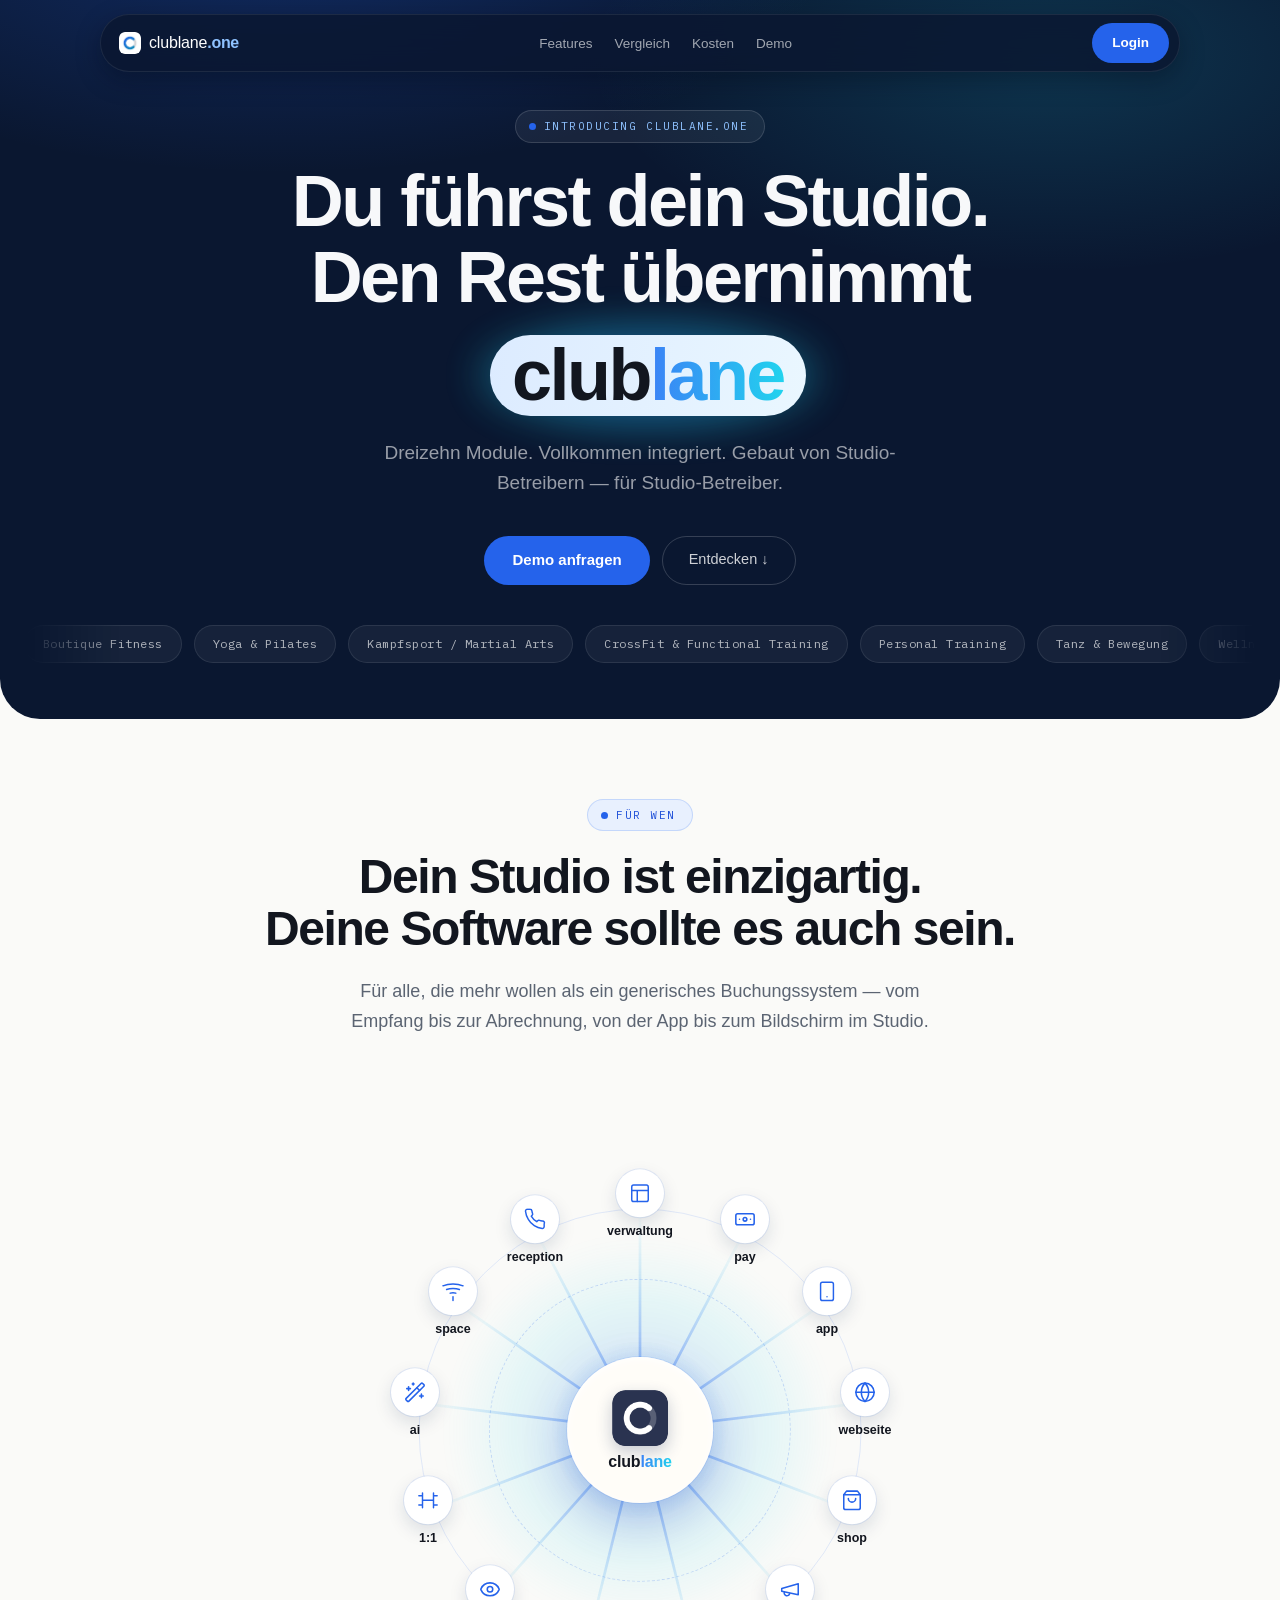
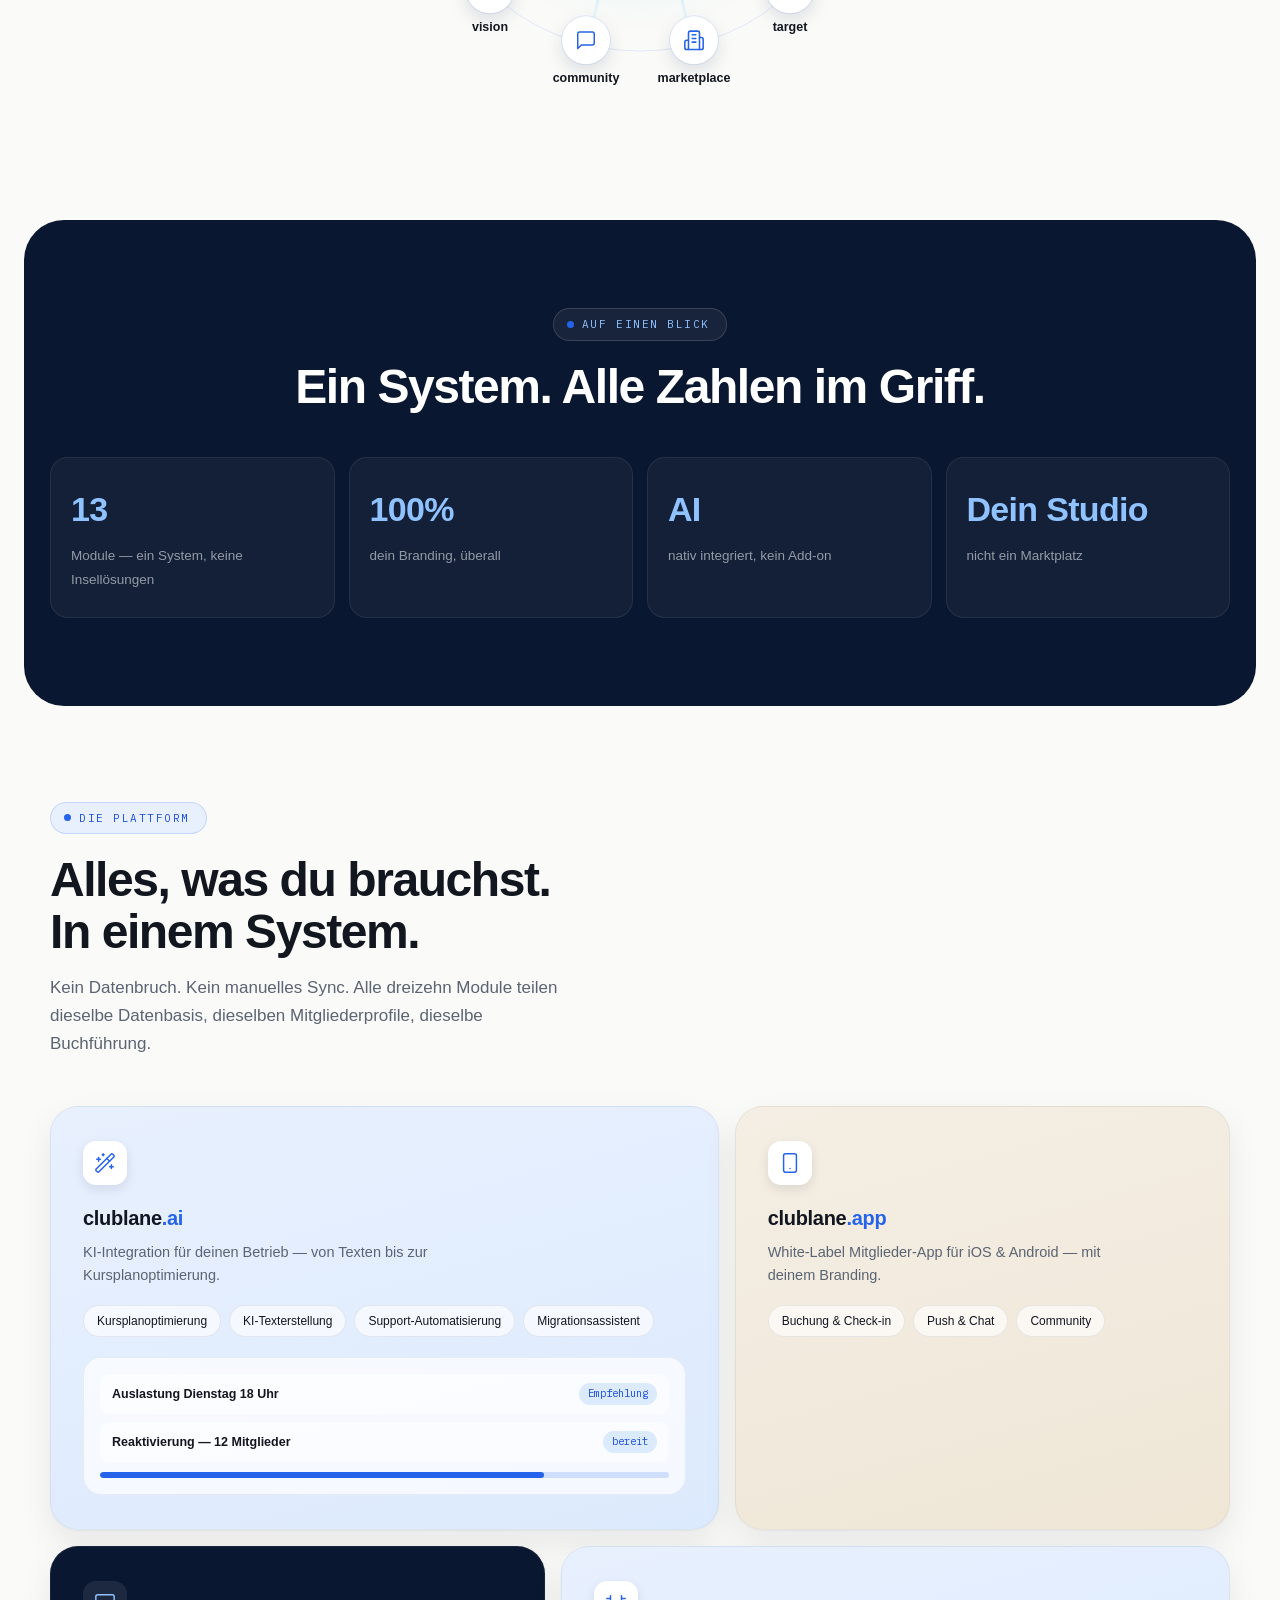
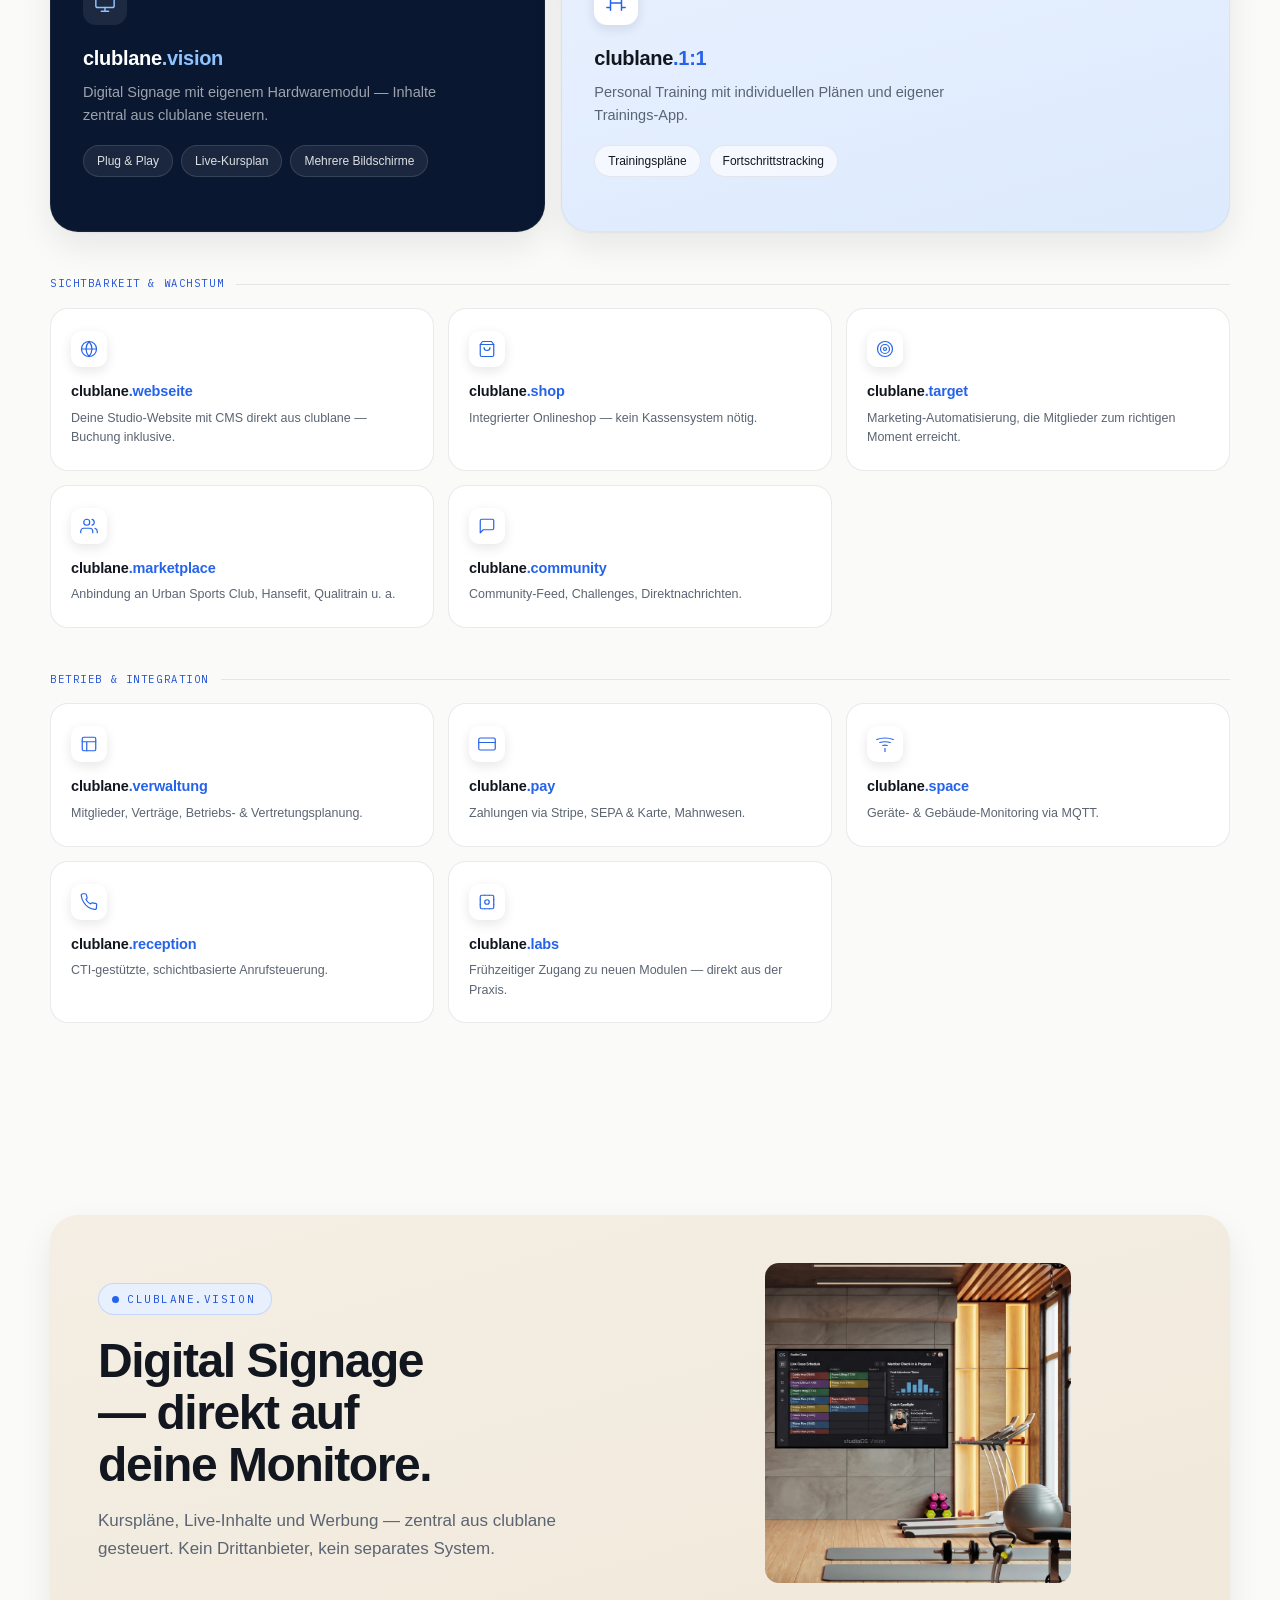
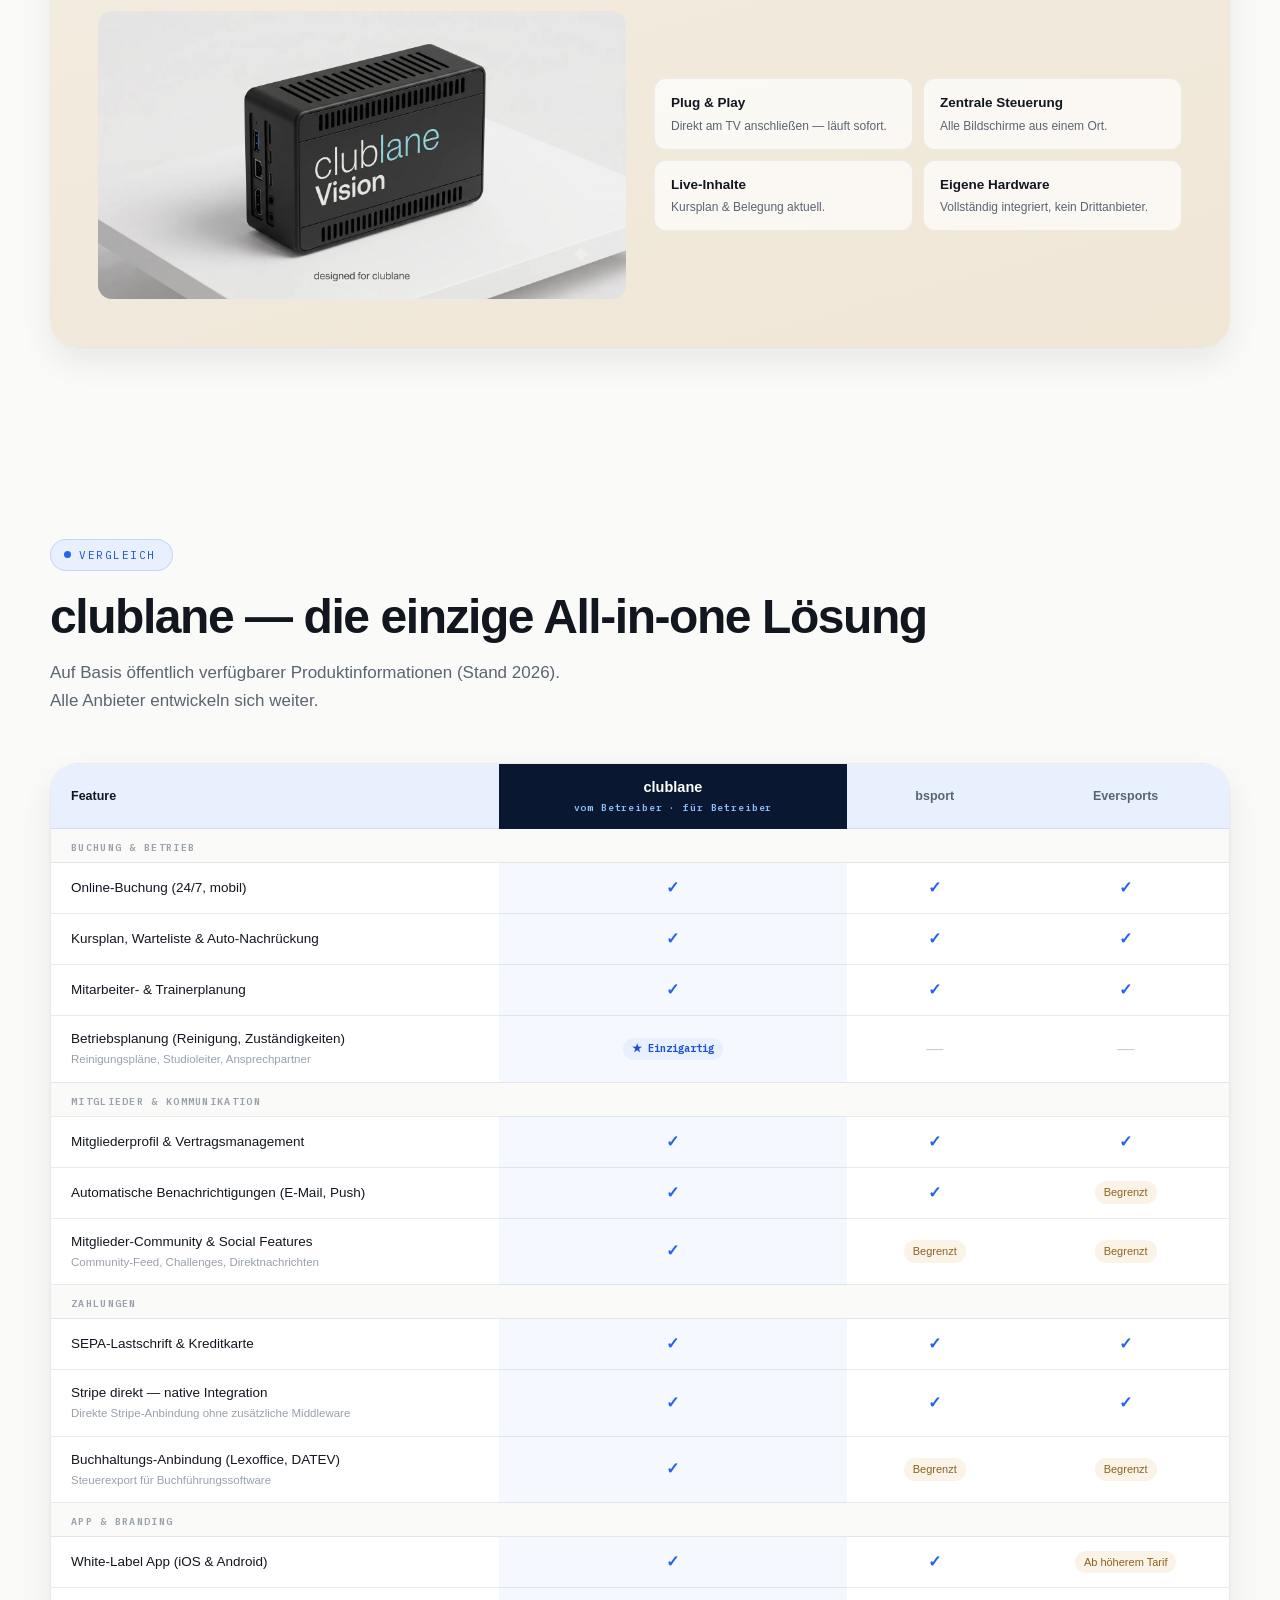
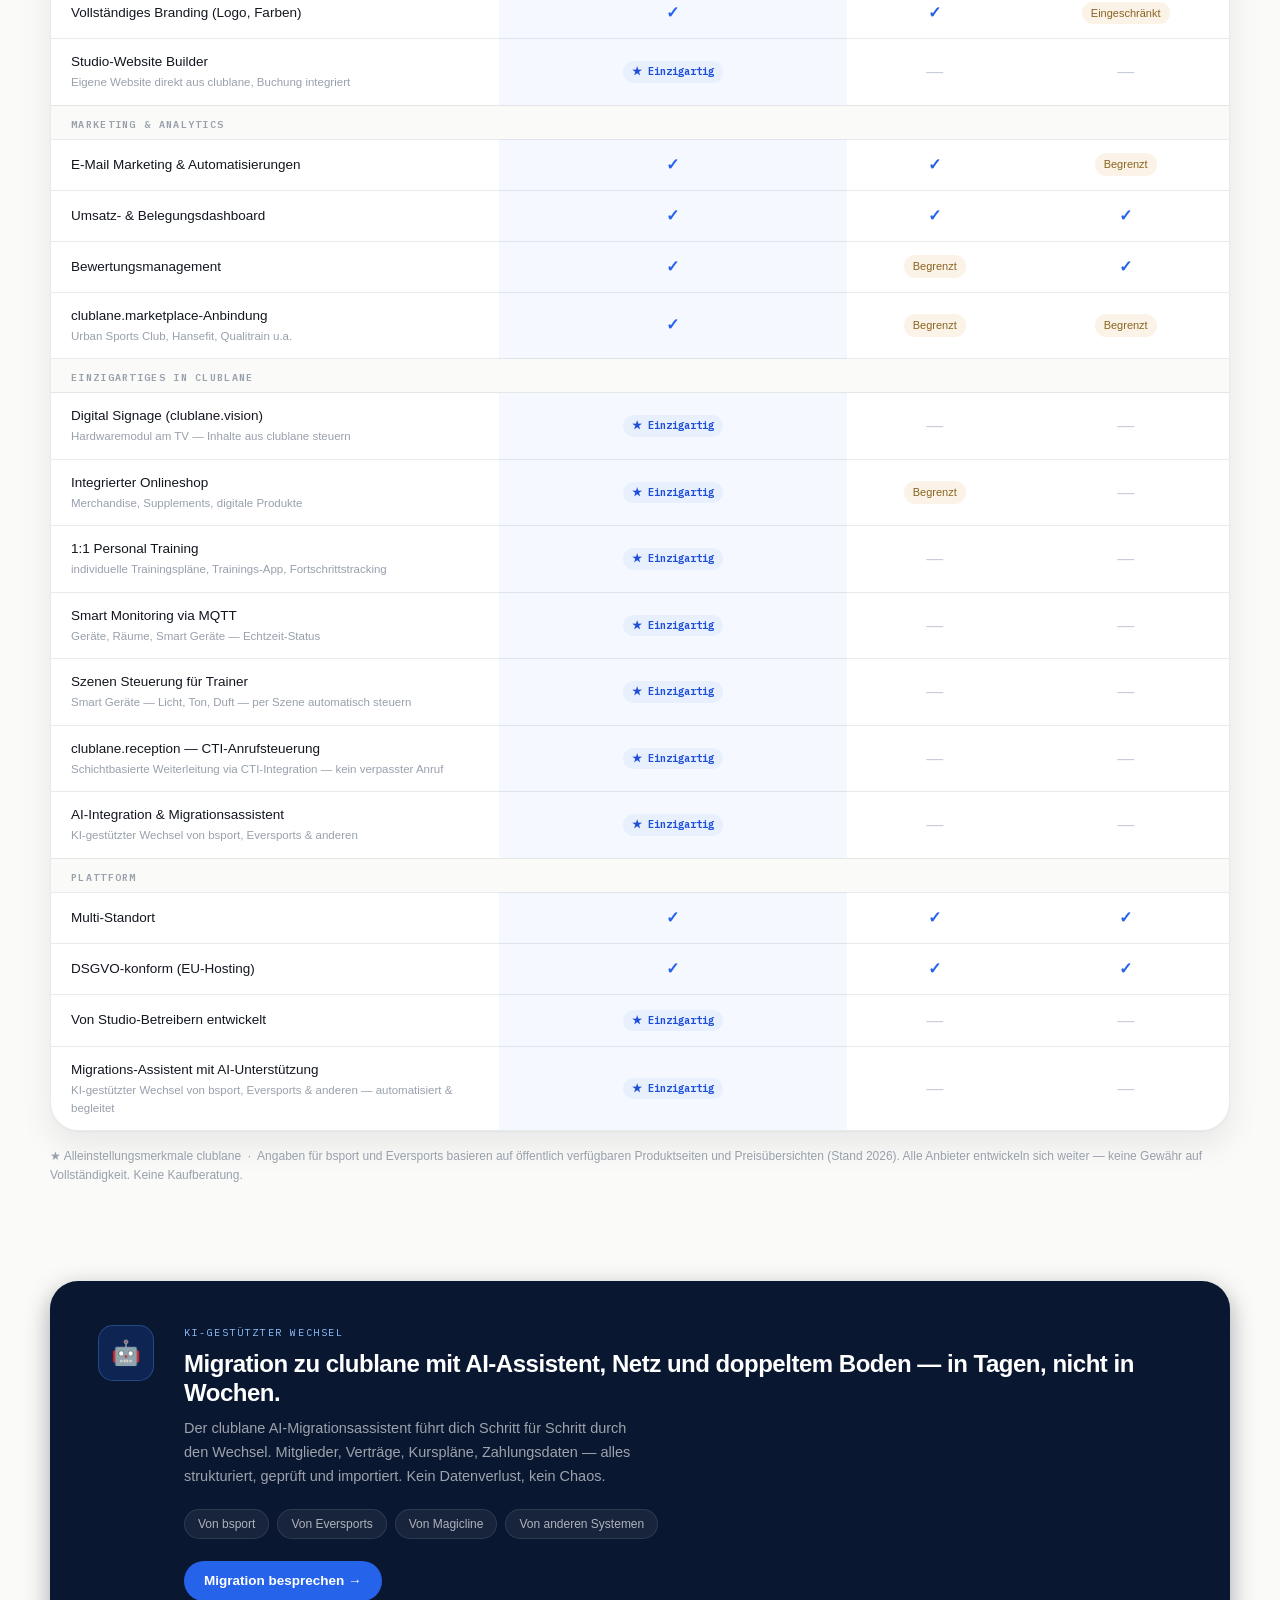
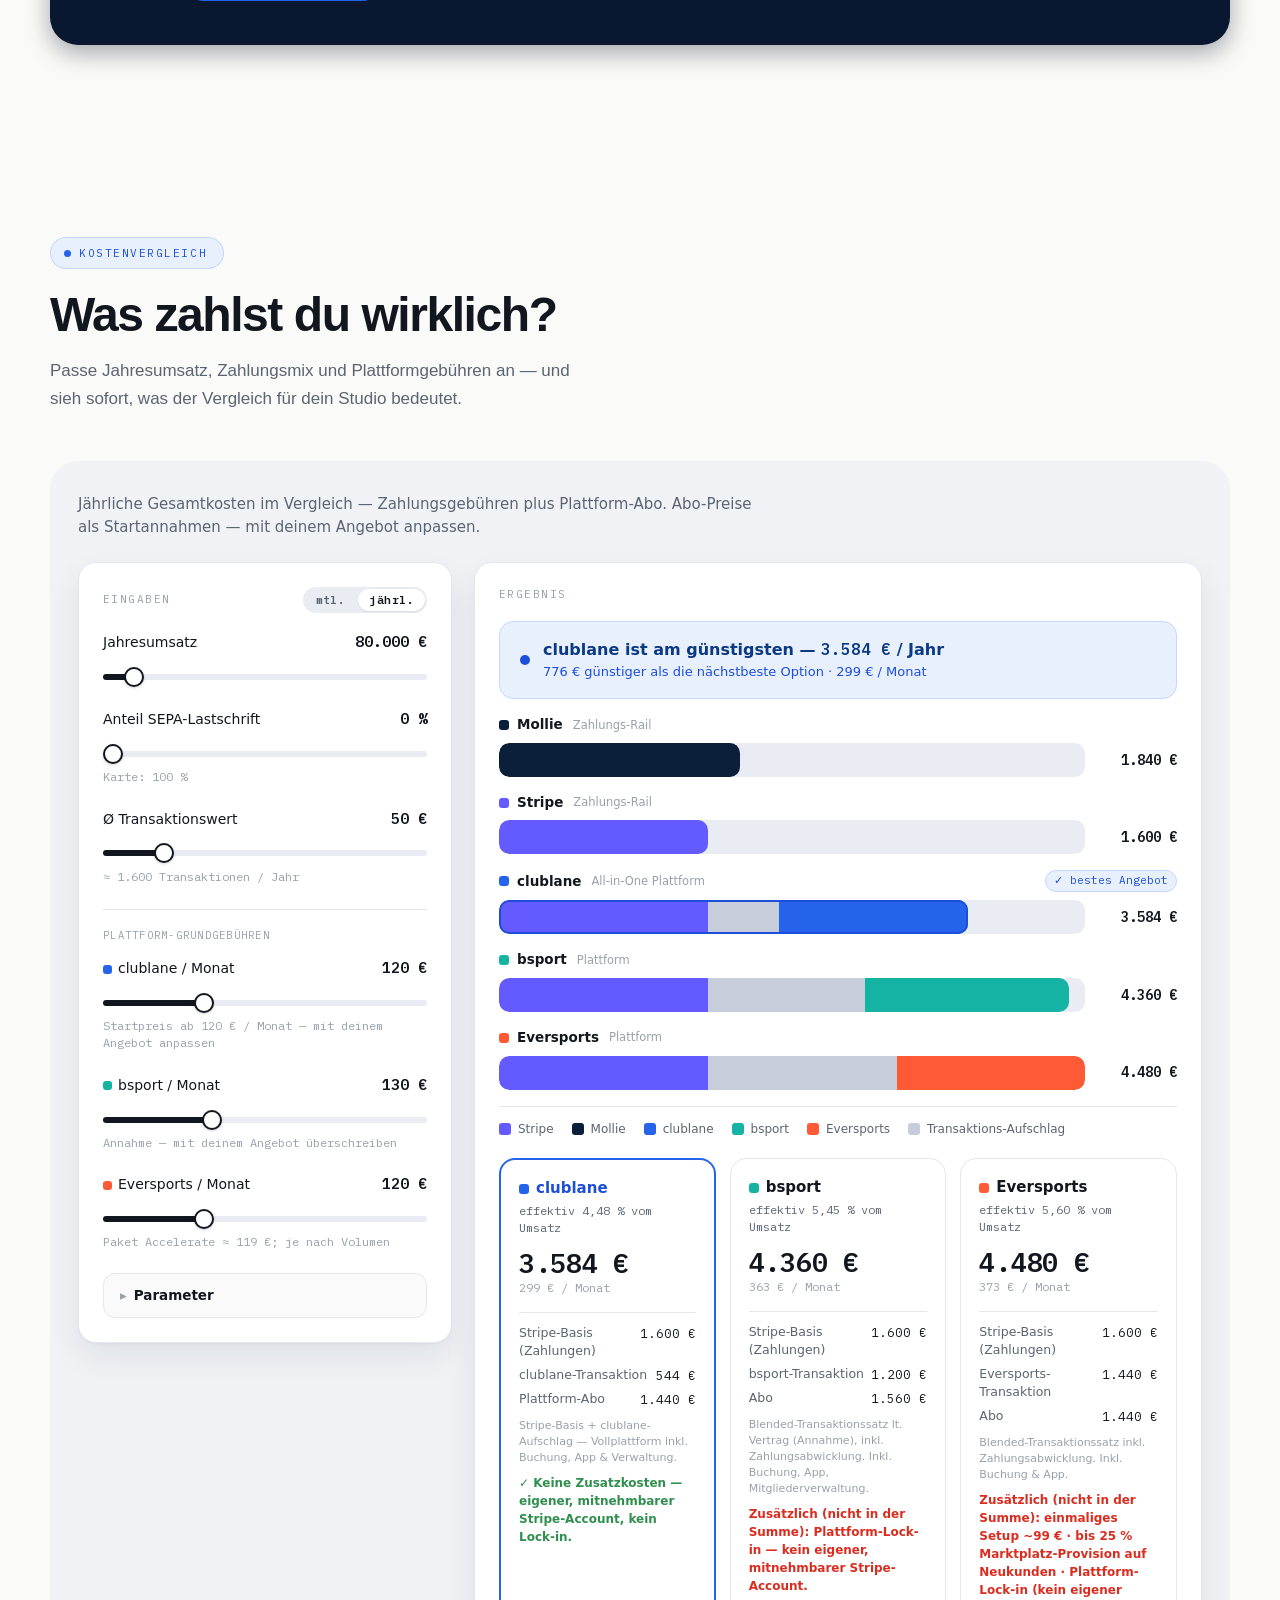
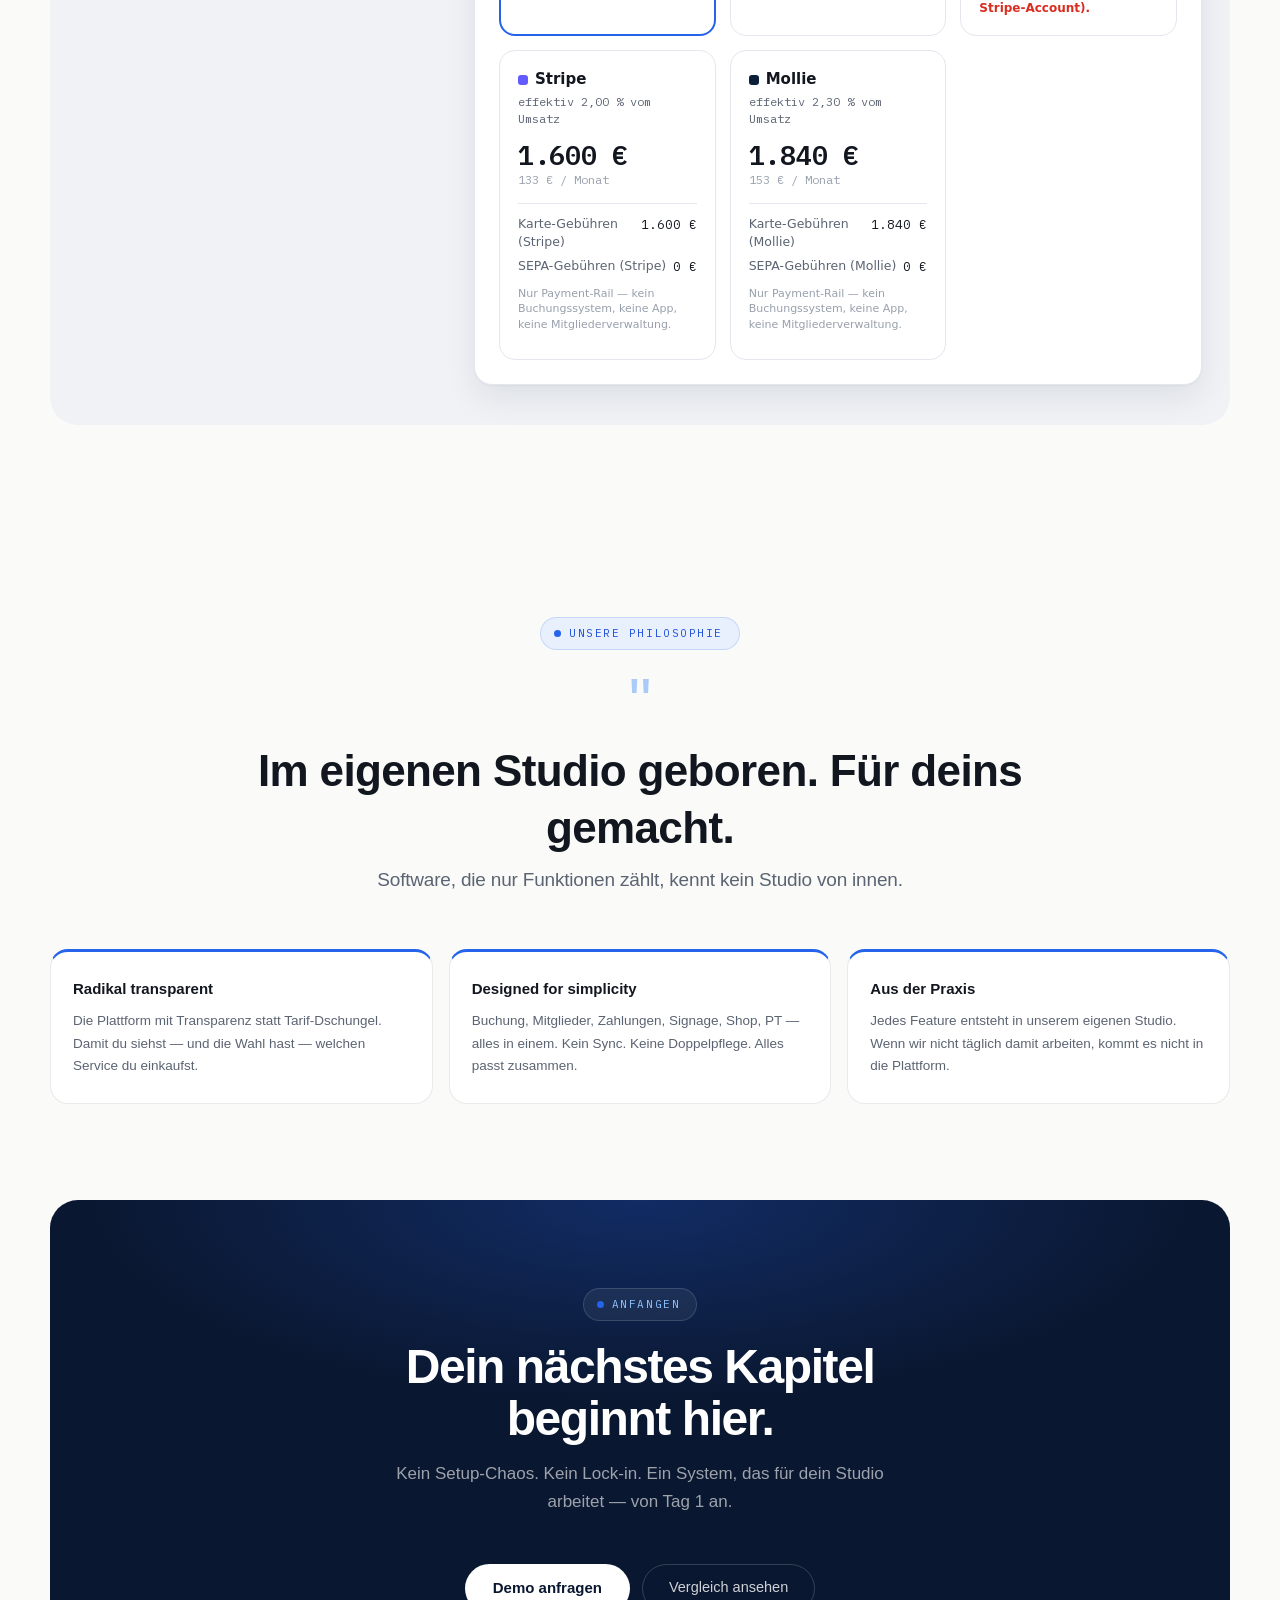
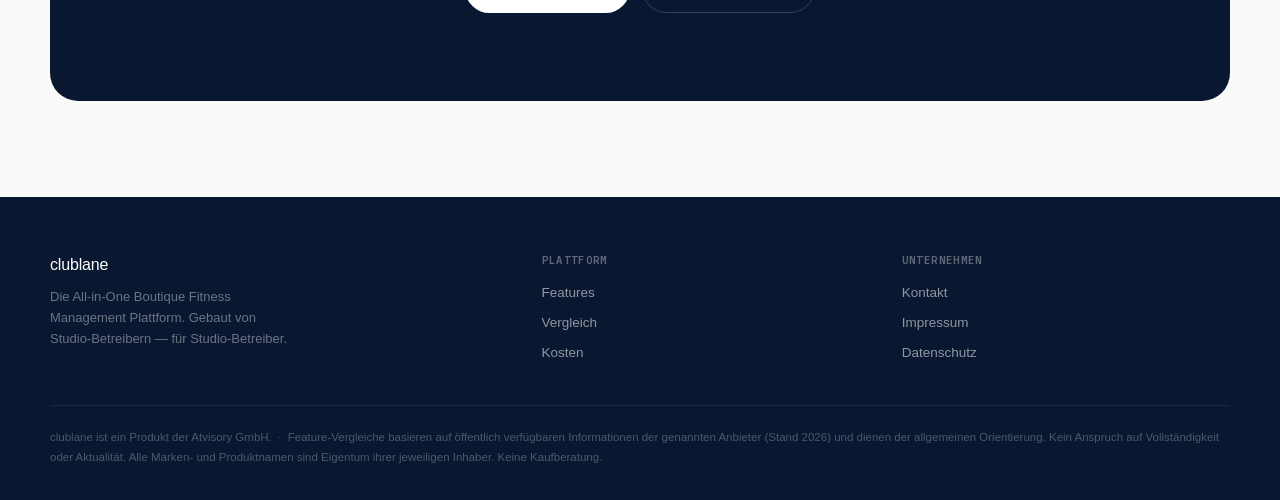
==== commit d2185529: "Neue Ring-Icons: Favicon und Icon oben links Beauftragt: - Favicon-Familie auf clublane-ring-flat-na" ====
--- a/index.html
+++ b/index.html
@@ -25,8 +25,8 @@
 <meta name="twitter:image" content="https://clublane.one/og-image.png">
 
 <link rel="icon" href="favicon.ico" sizes="any">
-<link rel="icon" type="image/png" sizes="96x96" href="icons/clublane-favicon-G4-96.png">
-<link rel="apple-touch-icon" href="icons/clublane-app-icon-G4-navy-180.png">
+<link rel="icon" type="image/png" sizes="128x128" href="icons/clublane-ring-flat-navy-128.png">
+<link rel="apple-touch-icon" href="icons/clublane-ring-flat-navy-180.png">
 <link rel="preload" href="fonts/ibm-plex-mono-400-latin.woff2" as="font" type="font/woff2" crossorigin>
 <link rel="stylesheet" href="style.css?v=11">
 
@@ -40,7 +40,7 @@
       "name": "Atvisory GmbH",
       "legalName": "Atvisory GmbH",
       "url": "https://clublane.one/",
-      "logo": "https://clublane.one/icons/clublane-app-icon-G4-navy-512.png",
+      "logo": "https://clublane.one/icons/clublane-ring-flat-navy-512.png",
       "brand": { "@type": "Brand", "name": "clublane" },
       "address": {
         "@type": "PostalAddress",
@@ -55,6 +55,7 @@
         "propertyID": "HRB",
         "value": "HRB 257229 (Amtsgericht München)"
       },
+      "founder": { "@type": "Person", "name": "Markus Kant" },
       "contactPoint": {
         "@type": "ContactPoint",
         "contactType": "sales",
@@ -79,6 +80,7 @@
       "name": "clublane — All-in-One Studio Management Software",
       "description": "Die All-in-One Boutique Fitness Management Plattform. Buchung, Mitglieder, Zahlungen, App, Digital Signage und mehr — in einem System. Gebaut von Studio-Betreibern.",
       "inLanguage": "de",
+      "dateModified": "2026-08-06",
       "isPartOf": { "@id": "https://clublane.one/#website" },
       "about": { "@id": "https://clublane.one/#software" },
       "primaryImageOfPage": {
@@ -203,7 +205,7 @@
 <div class="nav-shell">
   <header class="site-nav">
     <a class="logo" href="#">
-      <img src="icons/clublane-app-icon-G4-weiss-180.png" alt="" width="22" height="22">
+      <img src="icons/clublane-ring-weiss-ring-verlauf-180.png" alt="" width="22" height="22">
       <span class="logo-s">clublane</span><span class="logo-os">.one</span>
     </a>
     <ul class="nav-links">
@@ -276,7 +278,7 @@
         <div class="mc-orbit mc-orbit-1"></div>
         <div class="mc-orbit mc-orbit-2"></div>
         <svg class="mc-spokes" id="mcSpokes" viewBox="0 0 100 100" aria-hidden="true"><defs><radialGradient id="spokeGrad" cx="50" cy="50" r="41" gradientUnits="userSpaceOnUse"><stop offset="0" stop-color="#2563EB" stop-opacity=".55"/><stop offset=".55" stop-color="#3B82F6" stop-opacity=".26"/><stop offset="1" stop-color="#22D3EE" stop-opacity="0"/></radialGradient></defs></svg>
-        <div class="mc-core"><div class="mc-core-halo"></div><div class="mc-core-face"><img class="mc-core-app" src="icons/clublane-app-icon-G4-navy-180.png" alt="clublane" width="180" height="180"><span class="mc-core-wm"><span>club</span><span class="brand-lane">lane</span></span></div></div>
+        <div class="mc-core"><div class="mc-core-halo"></div><div class="mc-core-face"><img class="mc-core-app" src="icons/clublane-ring-flat-navy-180.png" alt="clublane" width="180" height="180"><span class="mc-core-wm"><span>club</span><span class="brand-lane">lane</span></span></div></div>
         <div class="mod"><span class="ic"><svg viewBox="0 0 24 24" fill="none" stroke="currentColor" stroke-width="1.6" stroke-linecap="round" stroke-linejoin="round"><rect x="3" y="3" width="18" height="18" rx="2"/><path d="M3 9h18M9 21V9"/></svg></span><div><div class="nm"><span class="os">verwaltung</span></div></div></div>
         <div class="mod"><span class="ic"><svg viewBox="0 0 24 24" fill="none" stroke="currentColor" stroke-width="1.7" stroke-linecap="round" stroke-linejoin="round"><rect width="20" height="12" x="2" y="6" rx="2"/><circle cx="12" cy="12" r="2"/><path d="M6 12h.01M18 12h.01"/></svg></span><div><div class="nm"><span class="os">pay</span></div></div></div>
         <div class="mod"><span class="ic"><svg viewBox="0 0 24 24" fill="none" stroke="currentColor" stroke-width="1.6" stroke-linecap="round" stroke-linejoin="round"><rect x="5" y="2" width="14" height="20" rx="2"/><path d="M12 18h.01"/></svg></span><div><div class="nm"><span class="os">app</span></div></div></div>
@@ -466,10 +468,10 @@
         <table>
           <thead>
             <tr>
-              <th class="th-feat">Feature</th>
-              <th class="th-studio"><span class="th-nm">clublane</span><span class="th-tg">vom Betreiber · für Betreiber</span></th>
-              <th class="th-comp">bsport</th>
-              <th class="th-comp">Eversports</th>
+              <th class="th-feat" scope="col">Feature</th>
+              <th class="th-studio" scope="col"><span class="th-nm">clublane</span><span class="th-tg">vom Betreiber · für Betreiber</span></th>
+              <th class="th-comp" scope="col">bsport</th>
+              <th class="th-comp" scope="col">Eversports</th>
             </tr>
           </thead>
           <tbody>
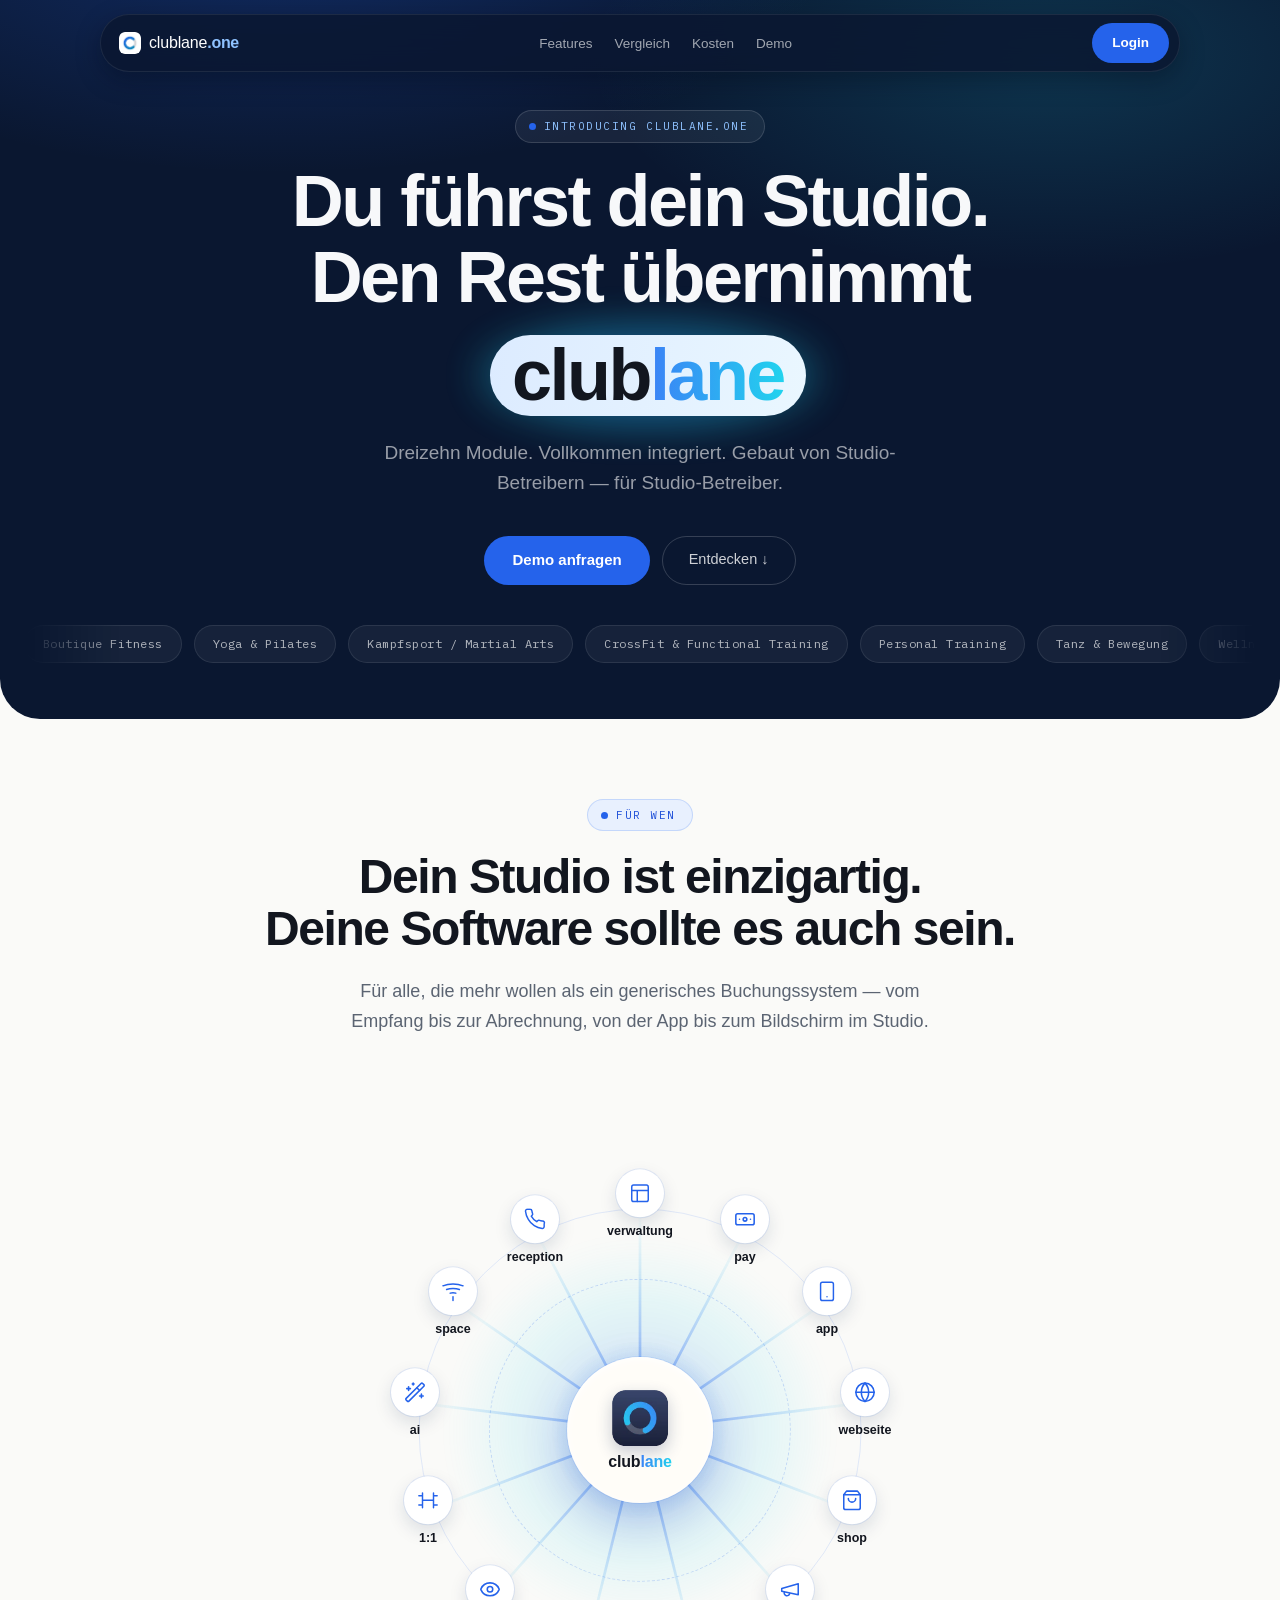
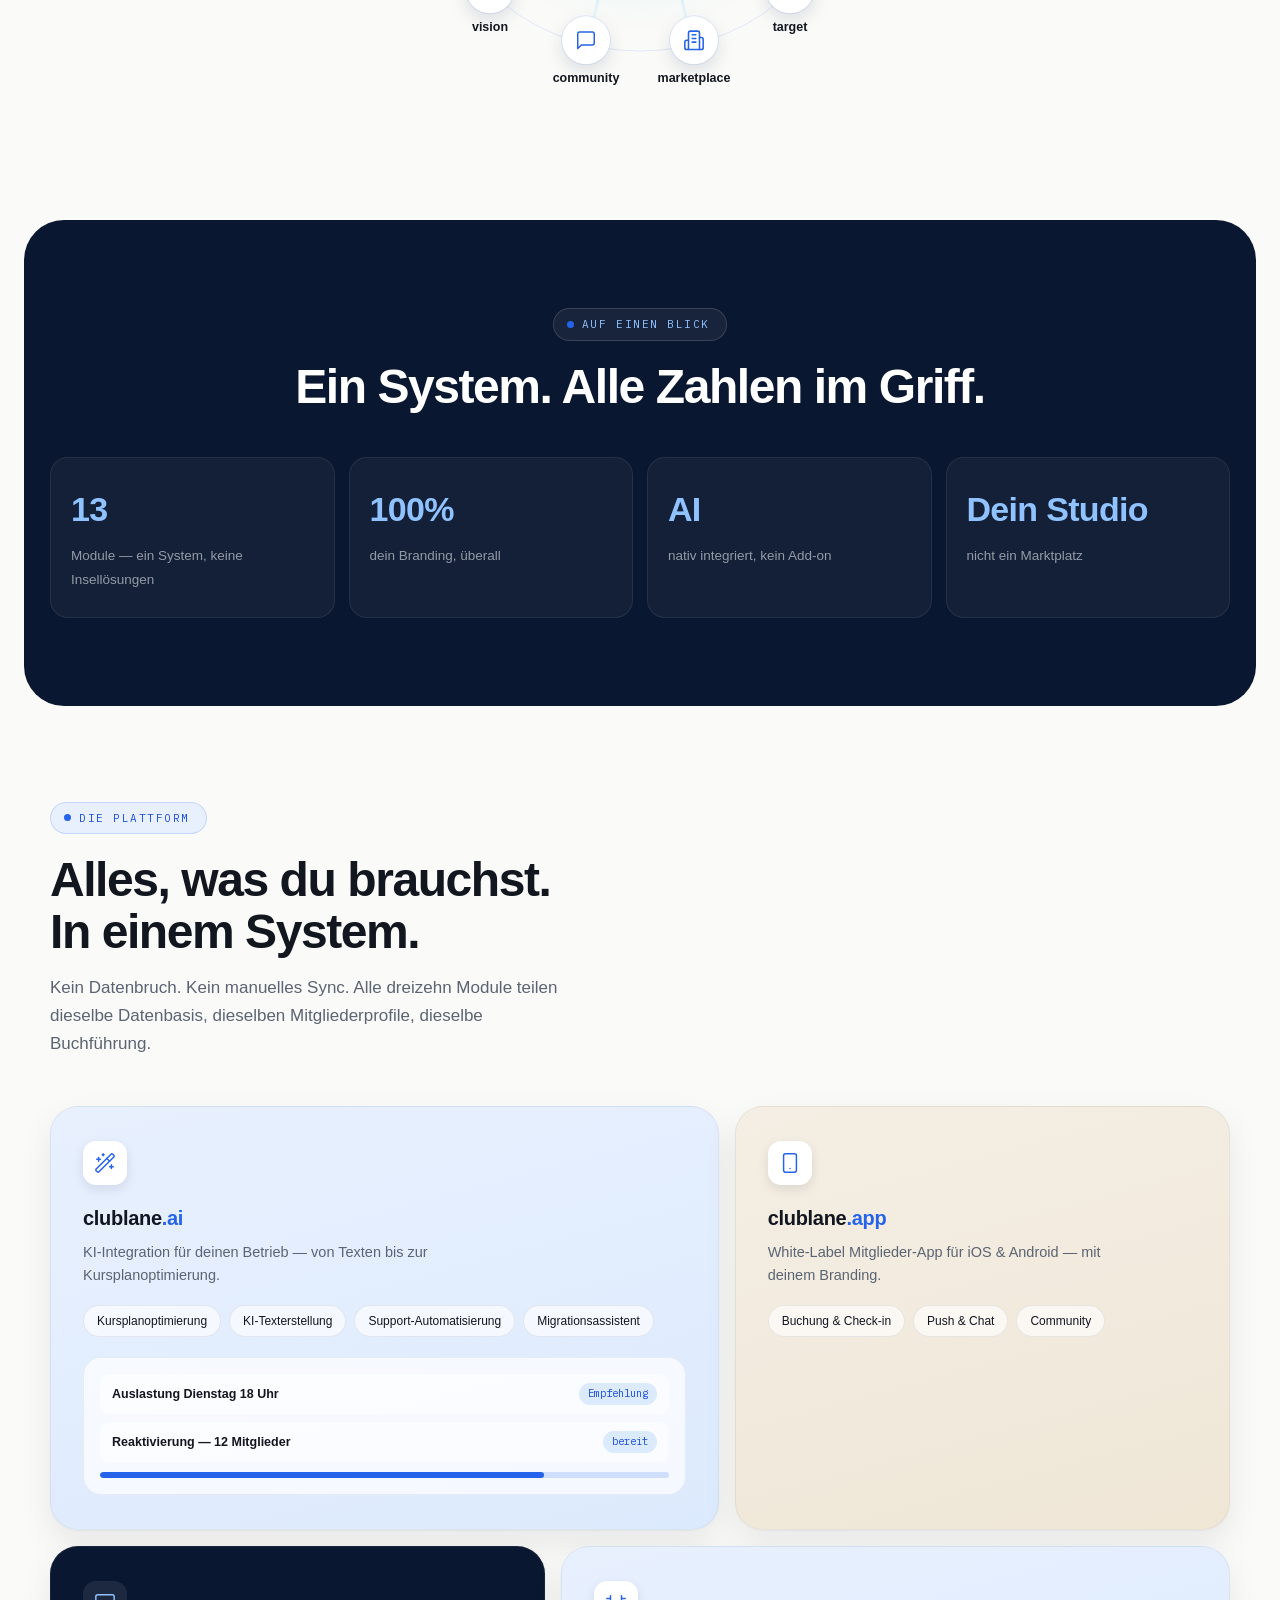
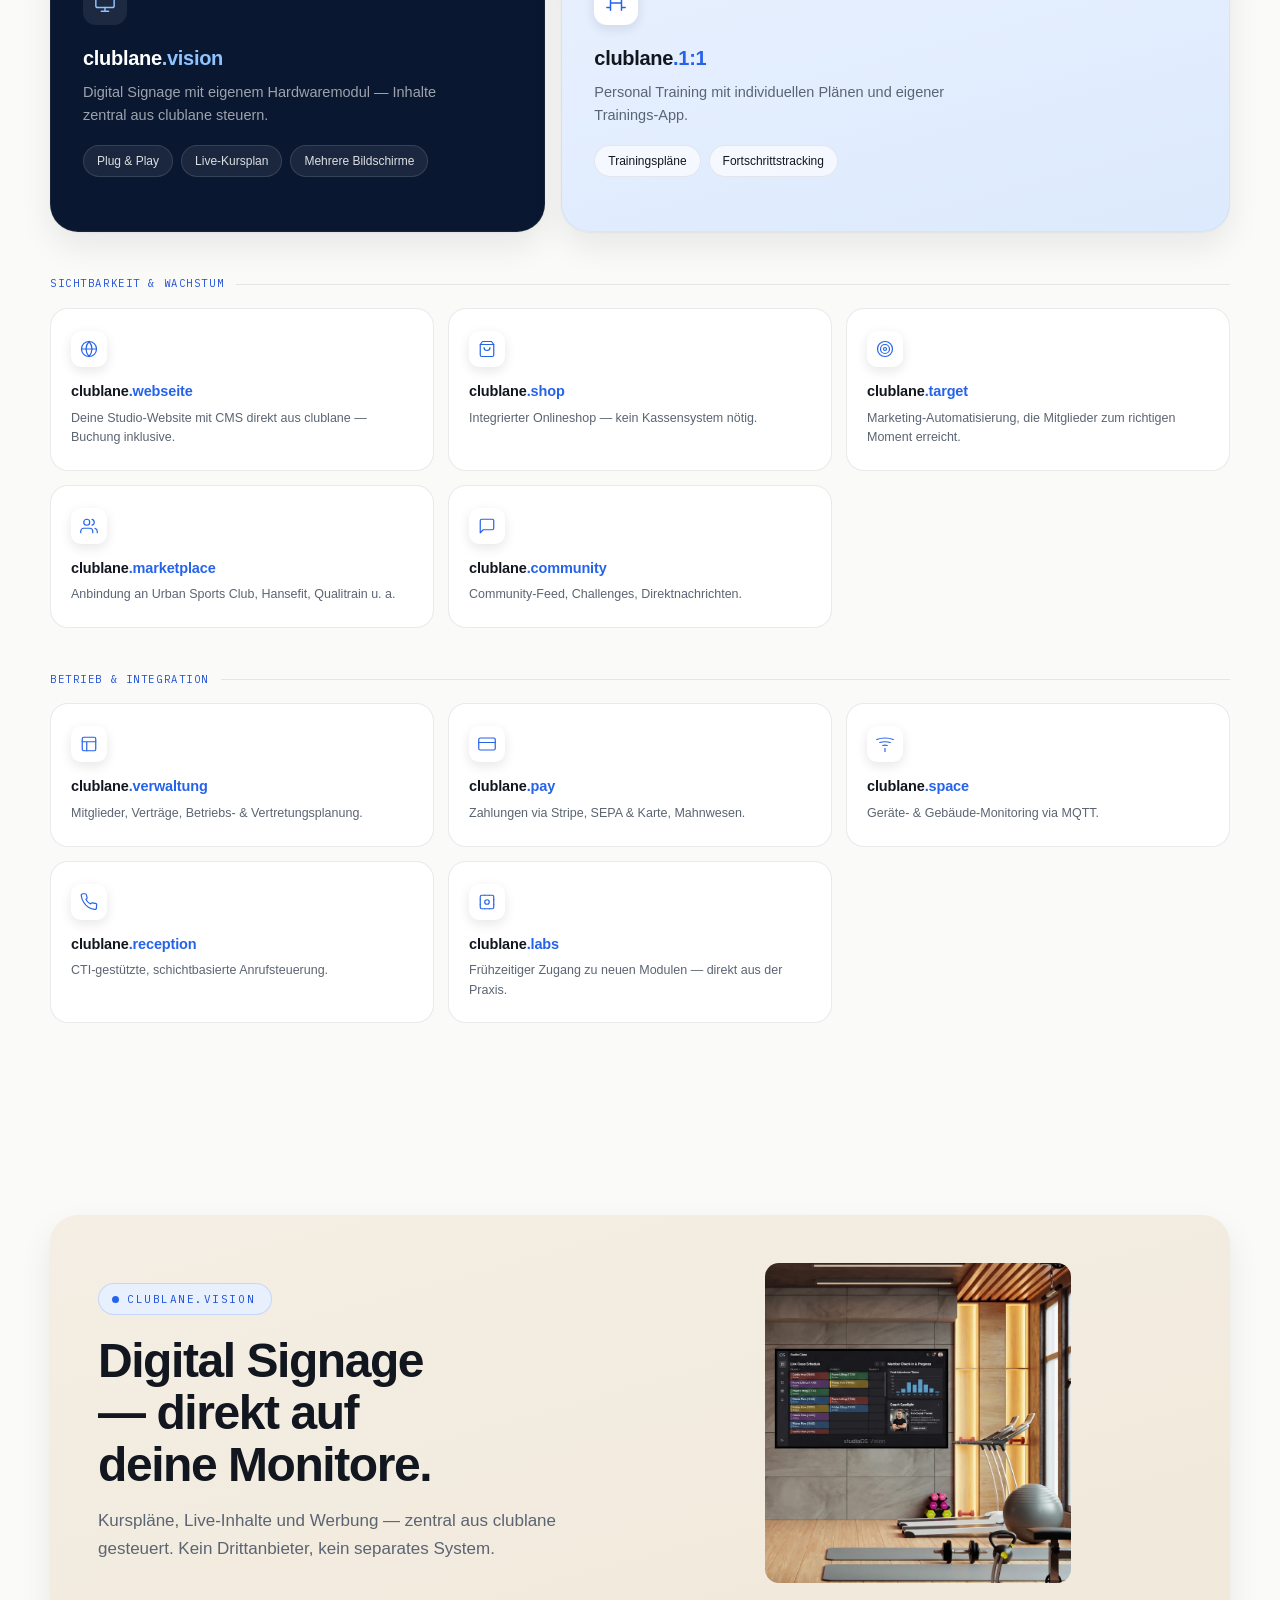
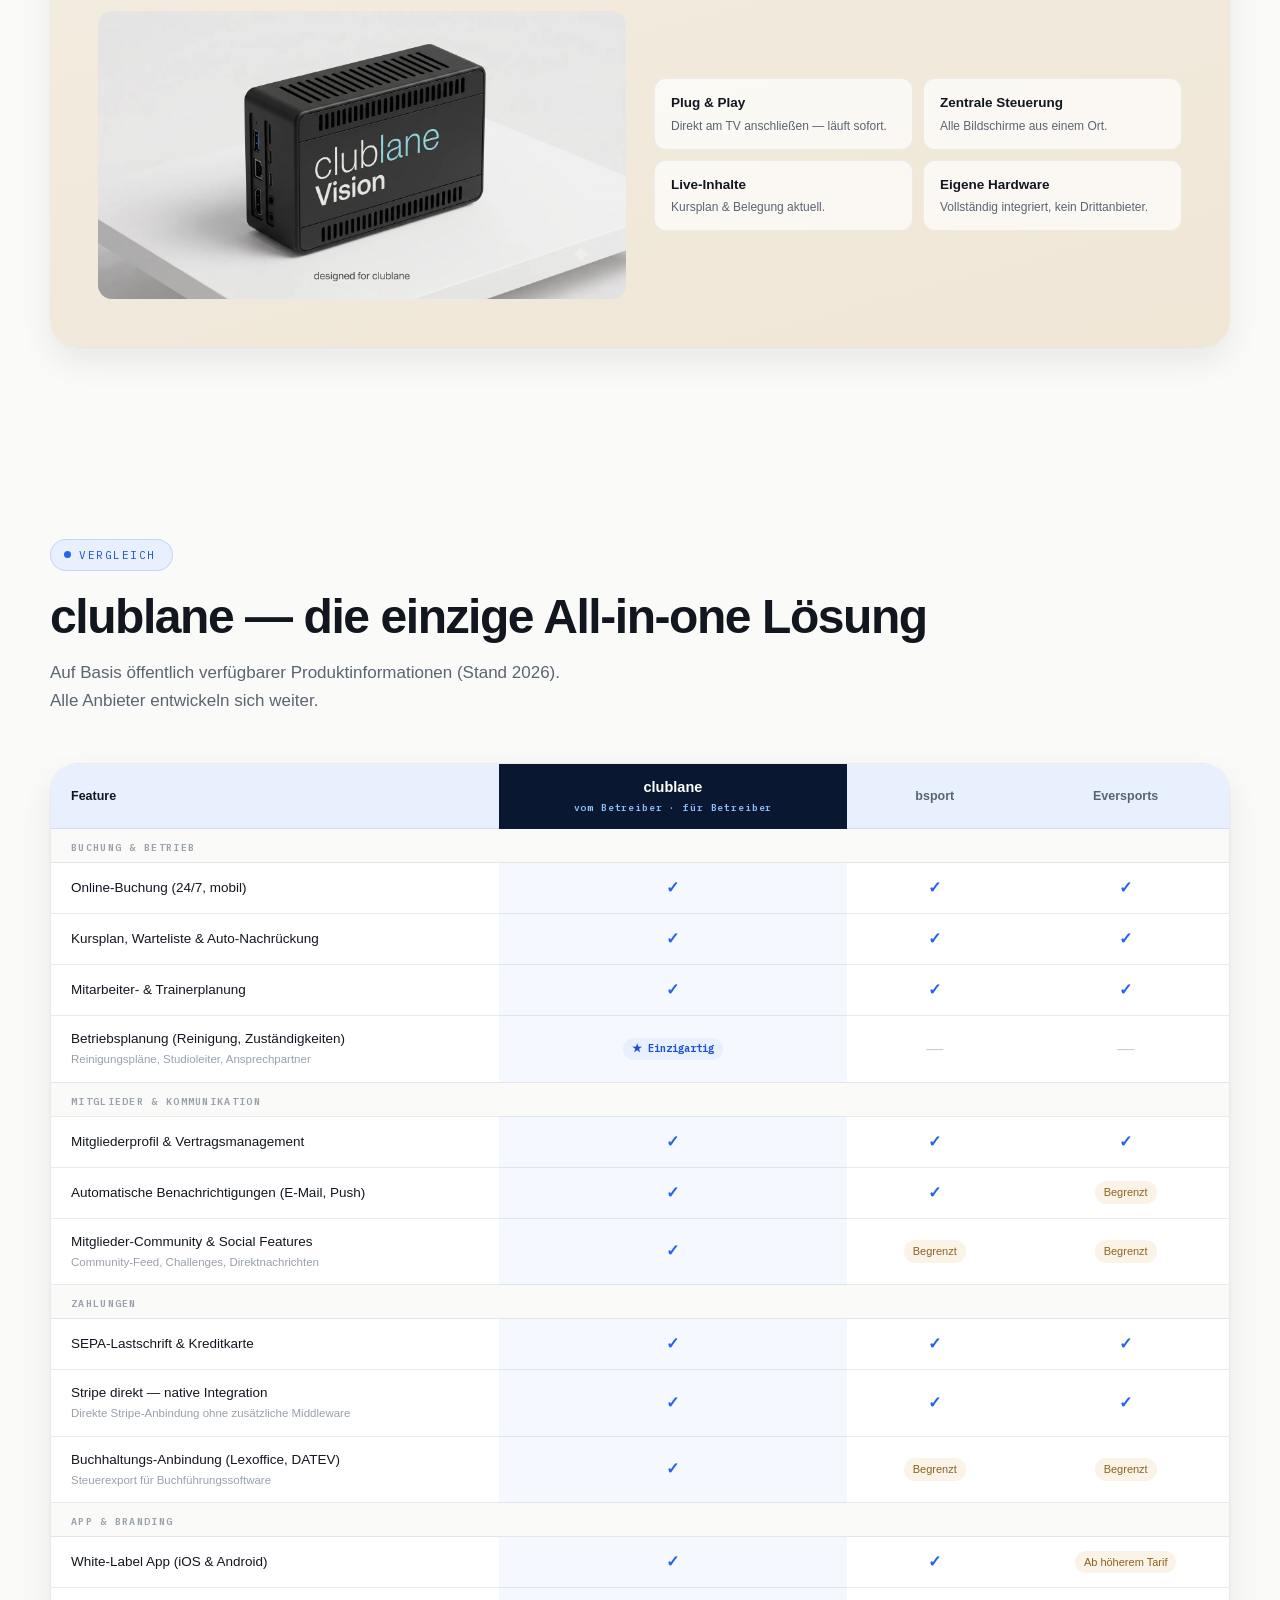
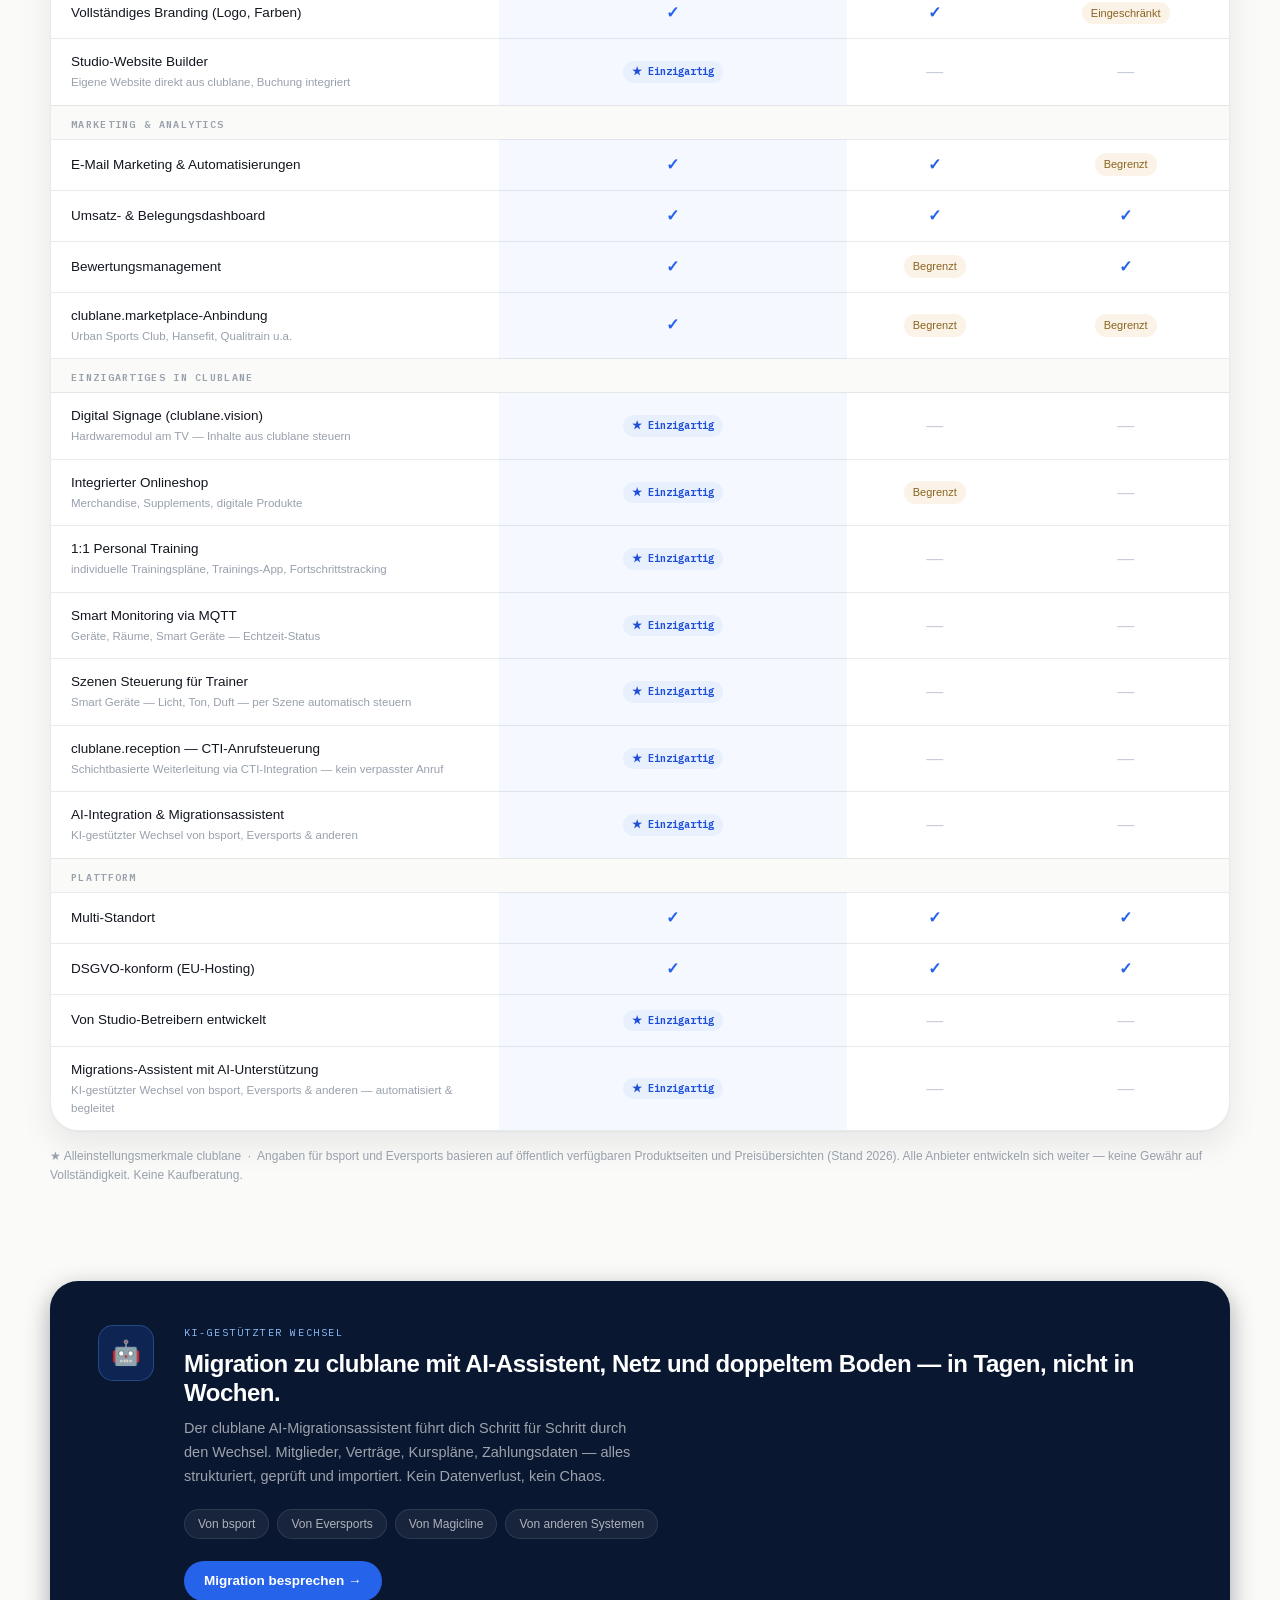
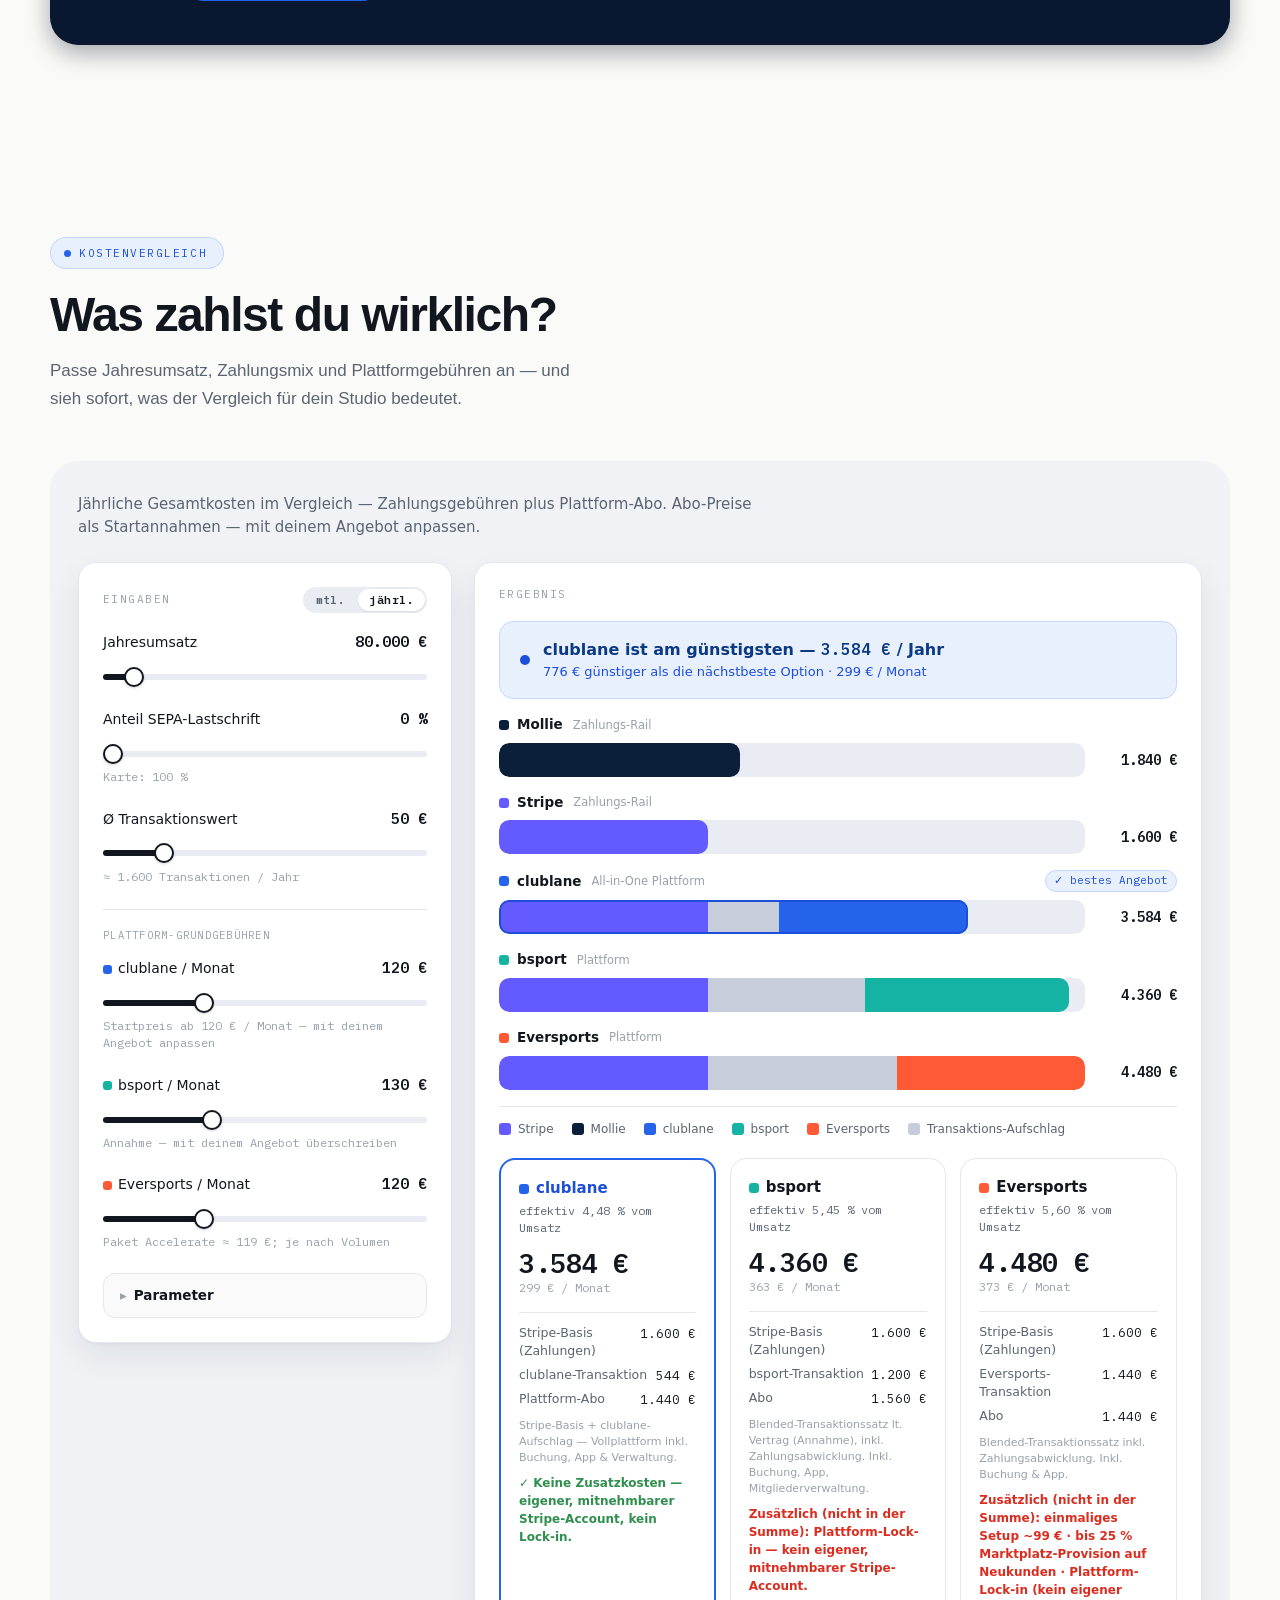
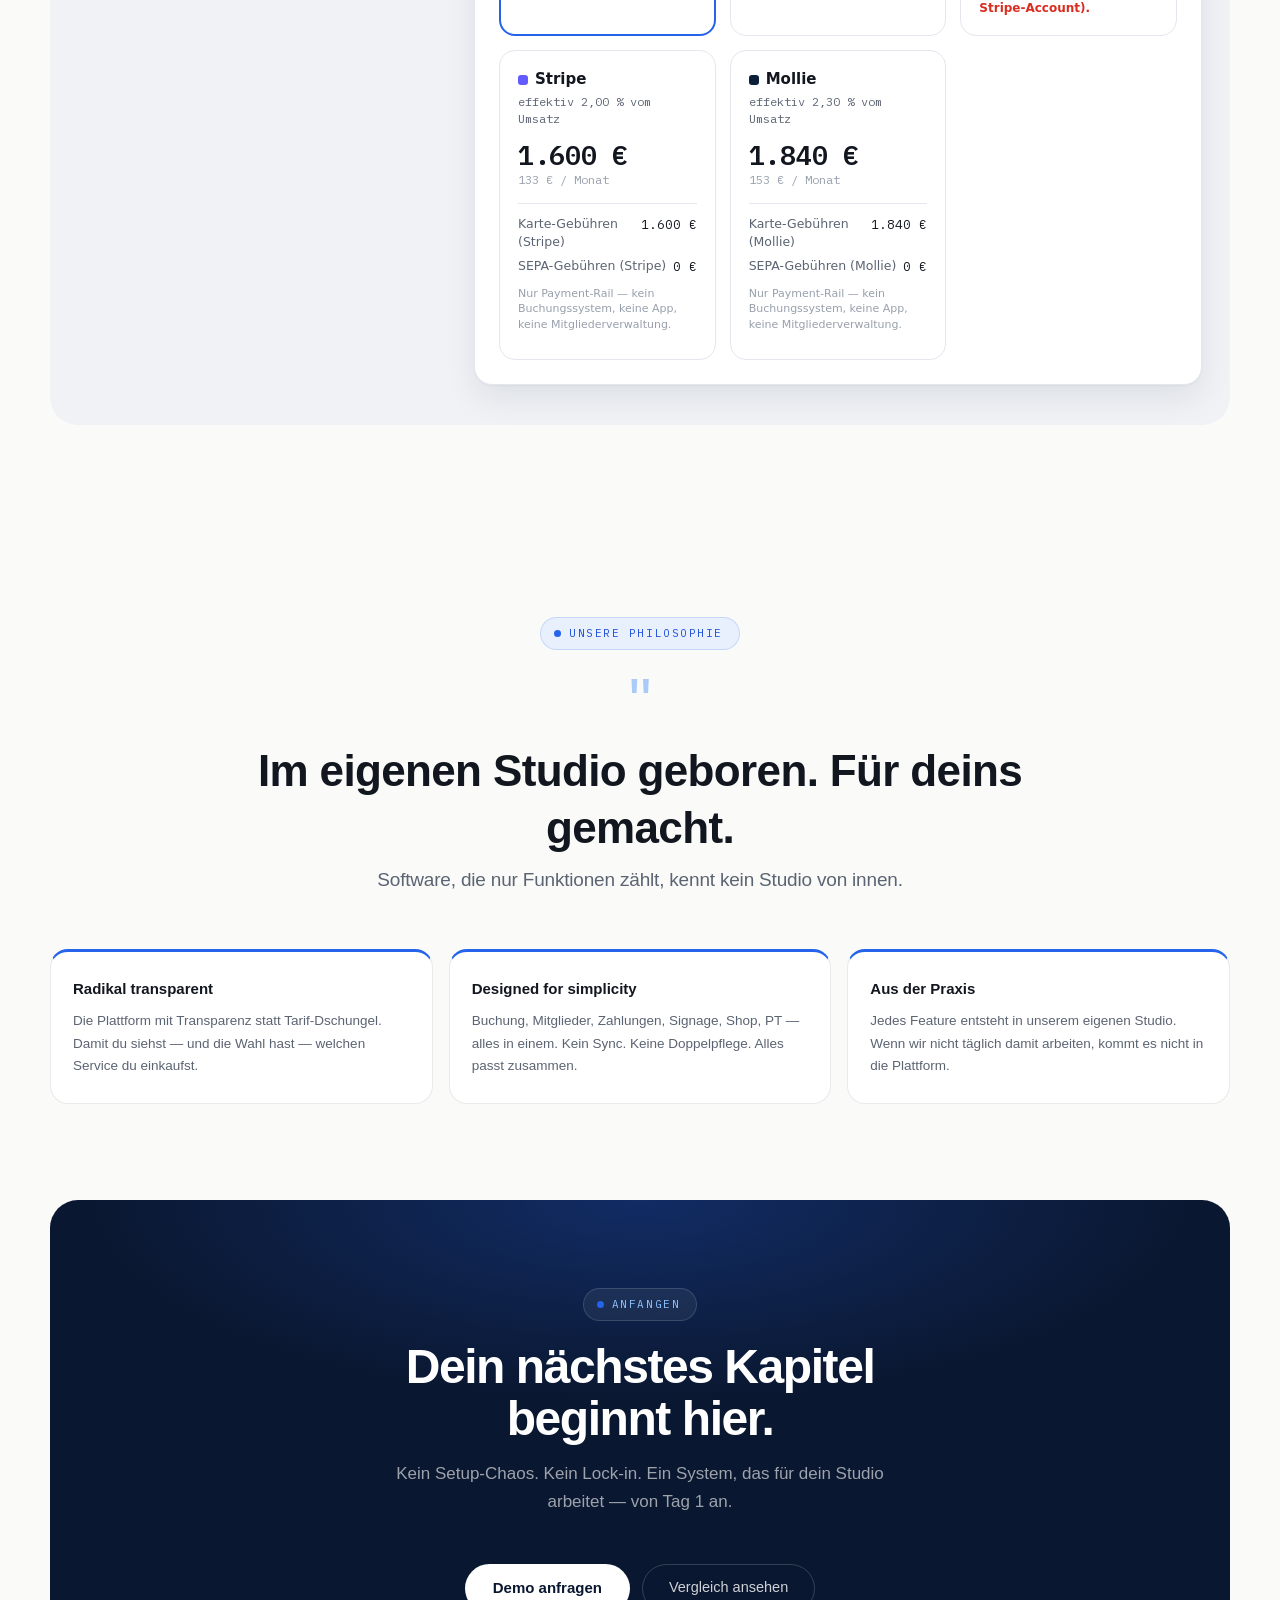
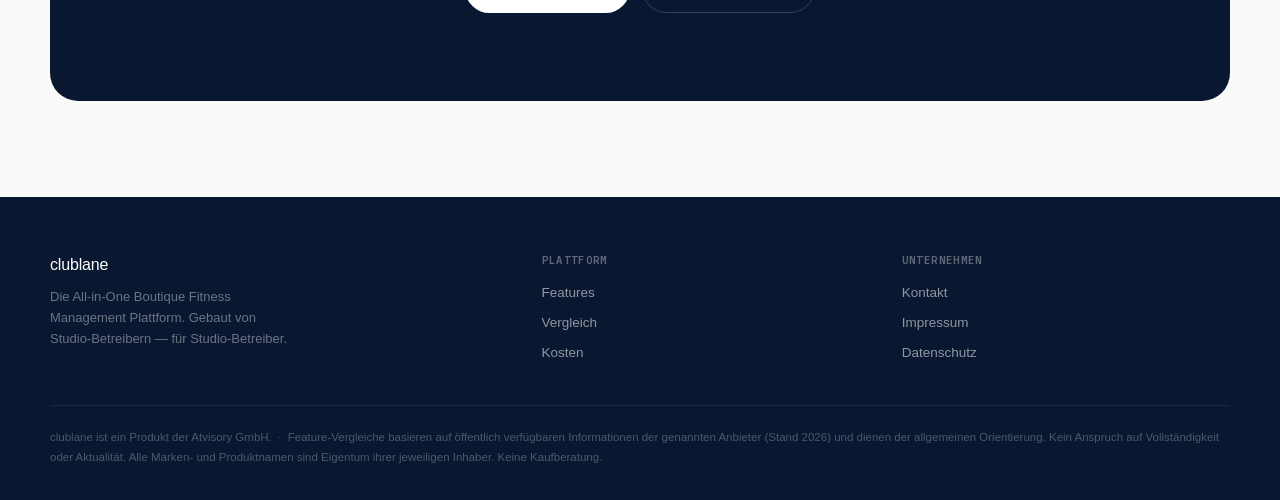
==== commit 3ce4a292: "Animierter Ring in der Radmitte Statt des statischen Icons laeuft dort jetzt die Ring-Animation.  Fo" ====
--- a/index.html
+++ b/index.html
@@ -278,7 +278,7 @@
         <div class="mc-orbit mc-orbit-1"></div>
         <div class="mc-orbit mc-orbit-2"></div>
         <svg class="mc-spokes" id="mcSpokes" viewBox="0 0 100 100" aria-hidden="true"><defs><radialGradient id="spokeGrad" cx="50" cy="50" r="41" gradientUnits="userSpaceOnUse"><stop offset="0" stop-color="#2563EB" stop-opacity=".55"/><stop offset=".55" stop-color="#3B82F6" stop-opacity=".26"/><stop offset="1" stop-color="#22D3EE" stop-opacity="0"/></radialGradient></defs></svg>
-        <div class="mc-core"><div class="mc-core-halo"></div><div class="mc-core-face"><img class="mc-core-app" src="icons/clublane-ring-flat-navy-180.png" alt="clublane" width="180" height="180"><span class="mc-core-wm"><span>club</span><span class="brand-lane">lane</span></span></div></div>
+        <div class="mc-core"><div class="mc-core-halo"></div><div class="mc-core-face"><img class="mc-core-app" src="icons/clublane-ring-spin-180.webp" alt="clublane" width="180" height="180" loading="lazy" decoding="async"><span class="mc-core-wm"><span>club</span><span class="brand-lane">lane</span></span></div></div>
         <div class="mod"><span class="ic"><svg viewBox="0 0 24 24" fill="none" stroke="currentColor" stroke-width="1.6" stroke-linecap="round" stroke-linejoin="round"><rect x="3" y="3" width="18" height="18" rx="2"/><path d="M3 9h18M9 21V9"/></svg></span><div><div class="nm"><span class="os">verwaltung</span></div></div></div>
         <div class="mod"><span class="ic"><svg viewBox="0 0 24 24" fill="none" stroke="currentColor" stroke-width="1.7" stroke-linecap="round" stroke-linejoin="round"><rect width="20" height="12" x="2" y="6" rx="2"/><circle cx="12" cy="12" r="2"/><path d="M6 12h.01M18 12h.01"/></svg></span><div><div class="nm"><span class="os">pay</span></div></div></div>
         <div class="mod"><span class="ic"><svg viewBox="0 0 24 24" fill="none" stroke="currentColor" stroke-width="1.6" stroke-linecap="round" stroke-linejoin="round"><rect x="5" y="2" width="14" height="20" rx="2"/><path d="M12 18h.01"/></svg></span><div><div class="nm"><span class="os">app</span></div></div></div>
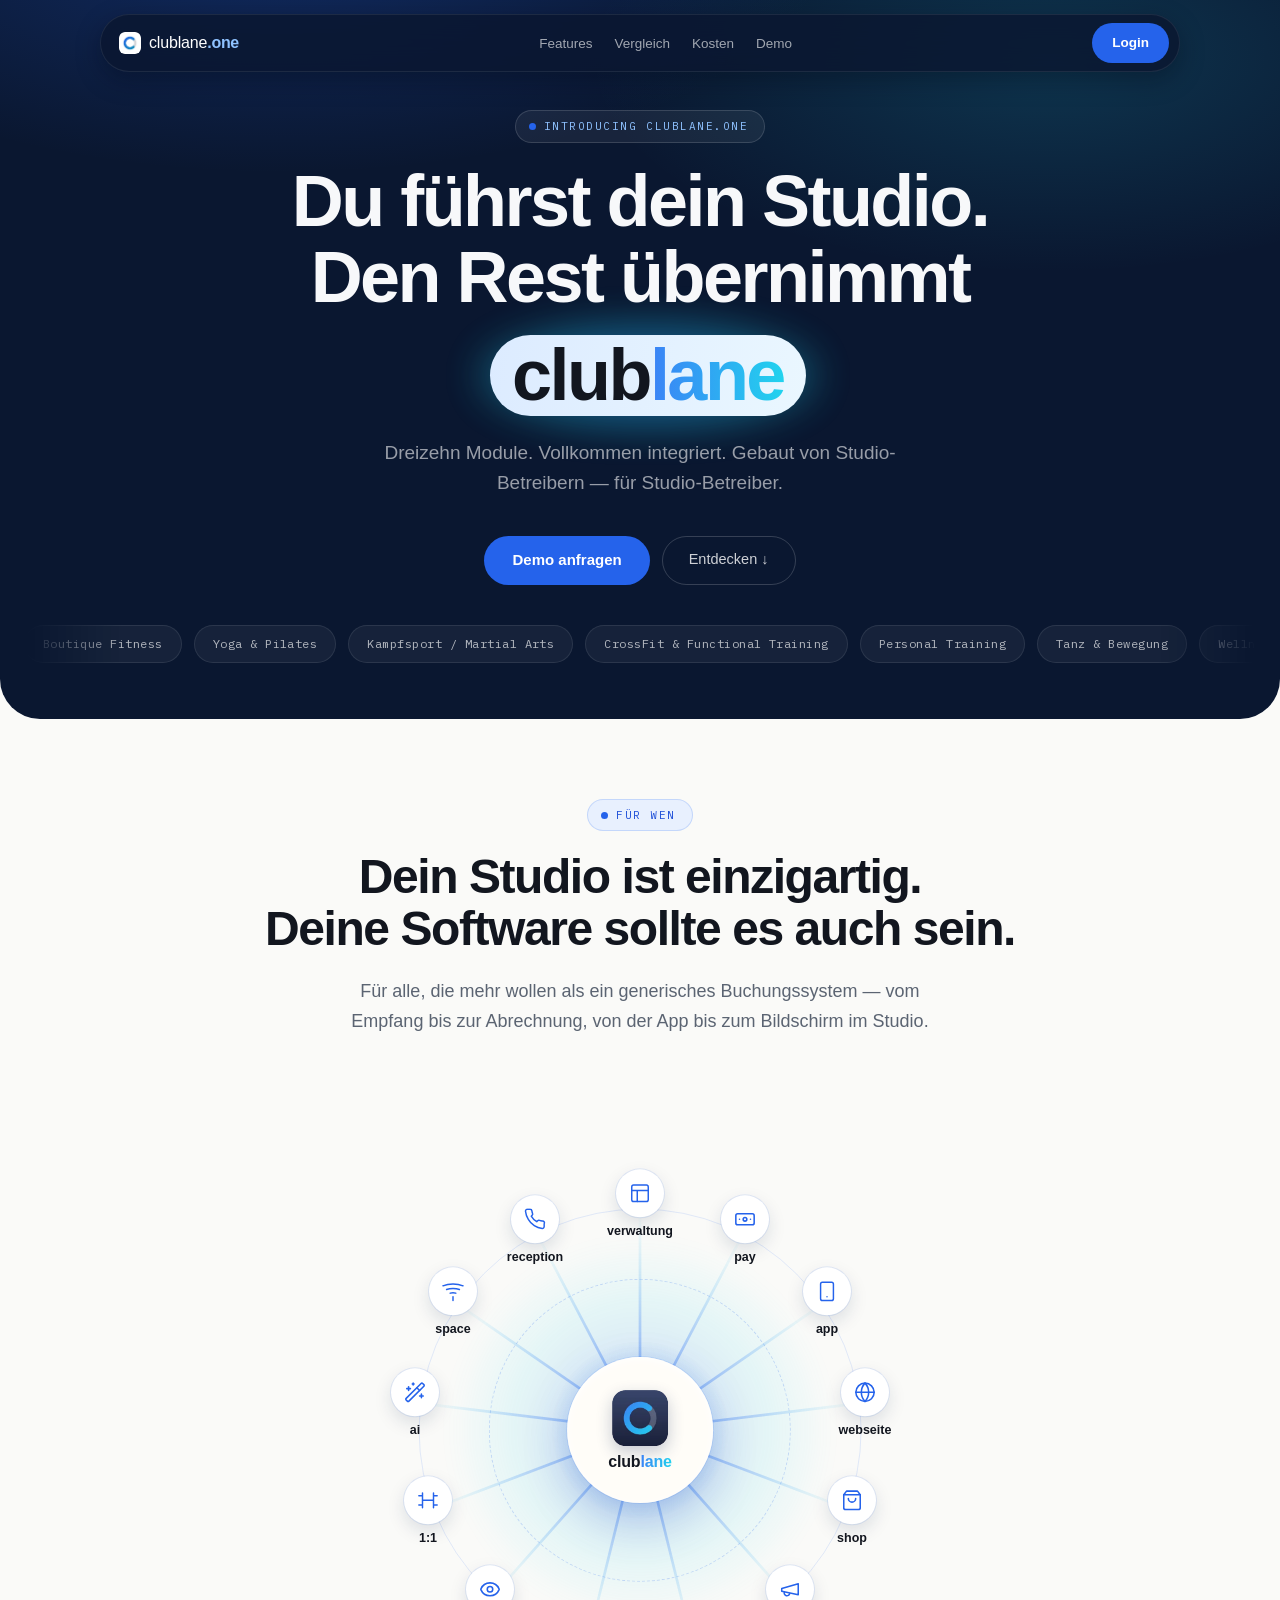
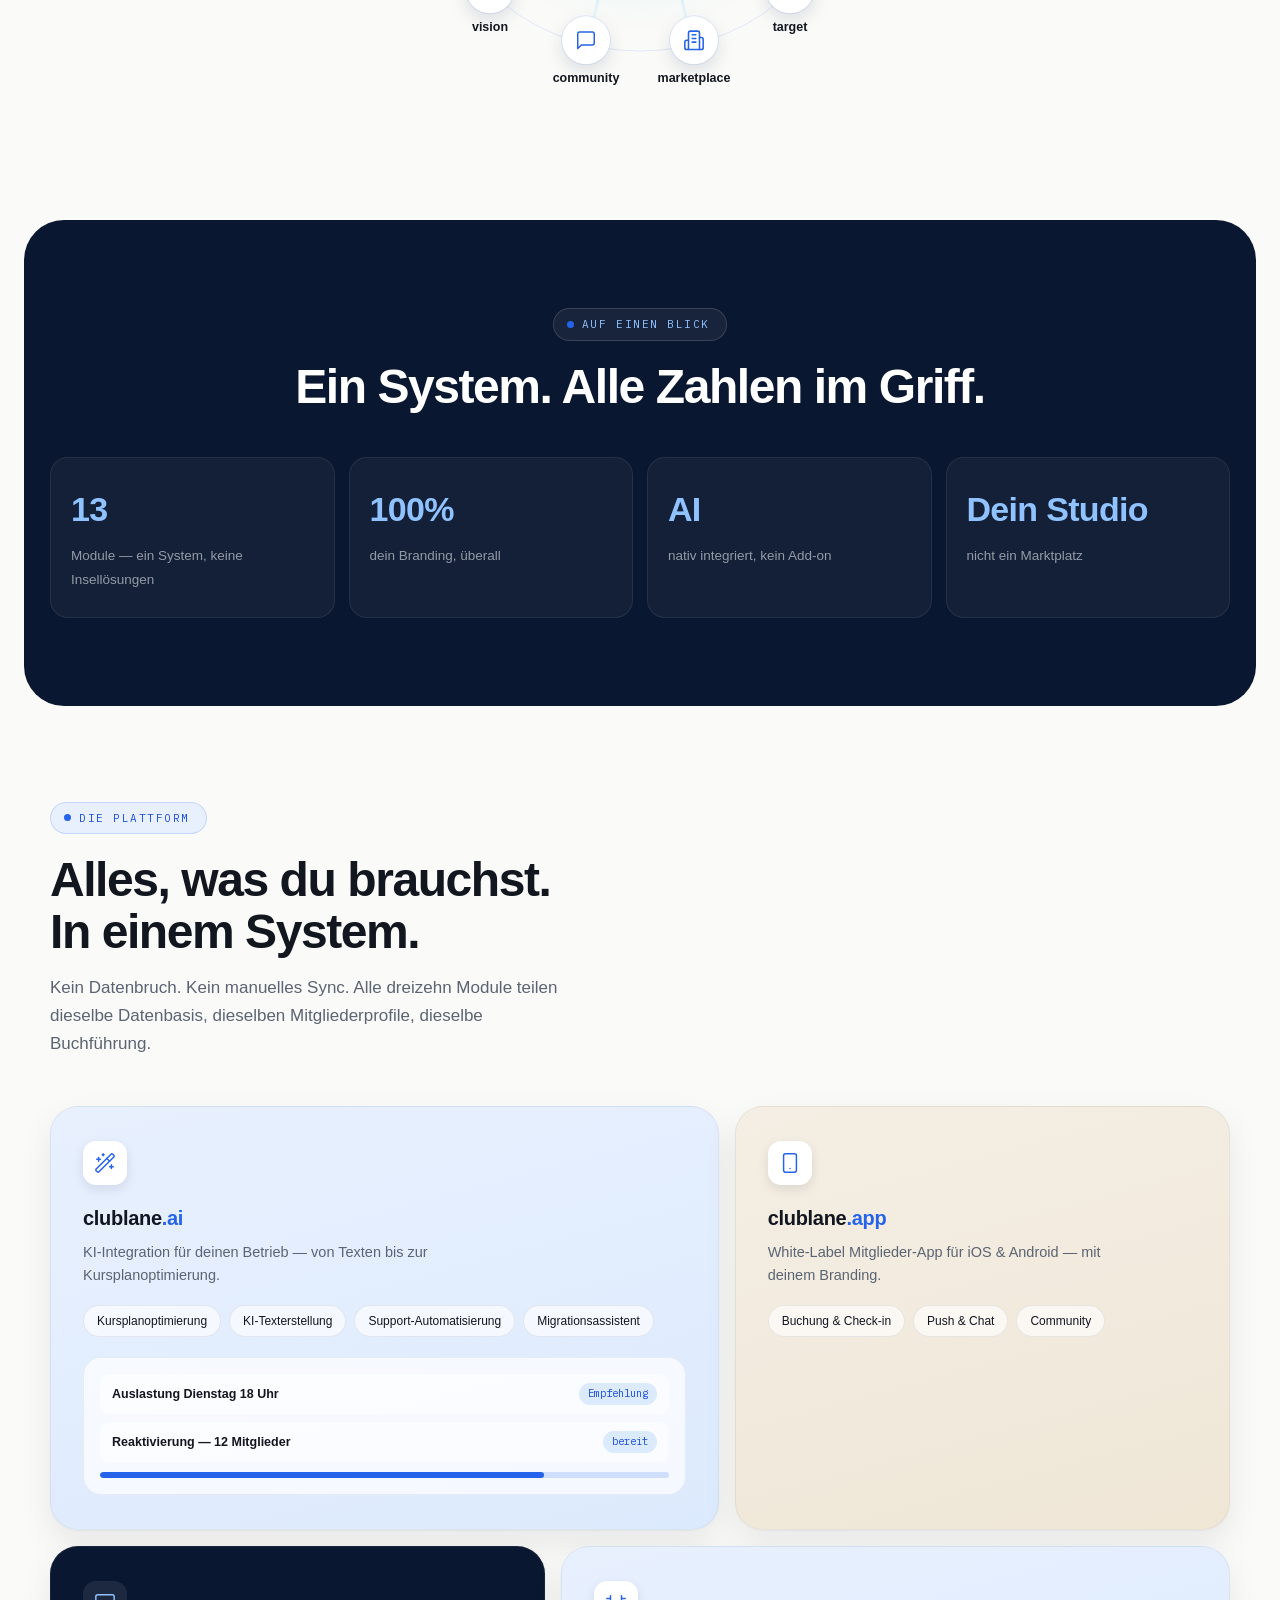
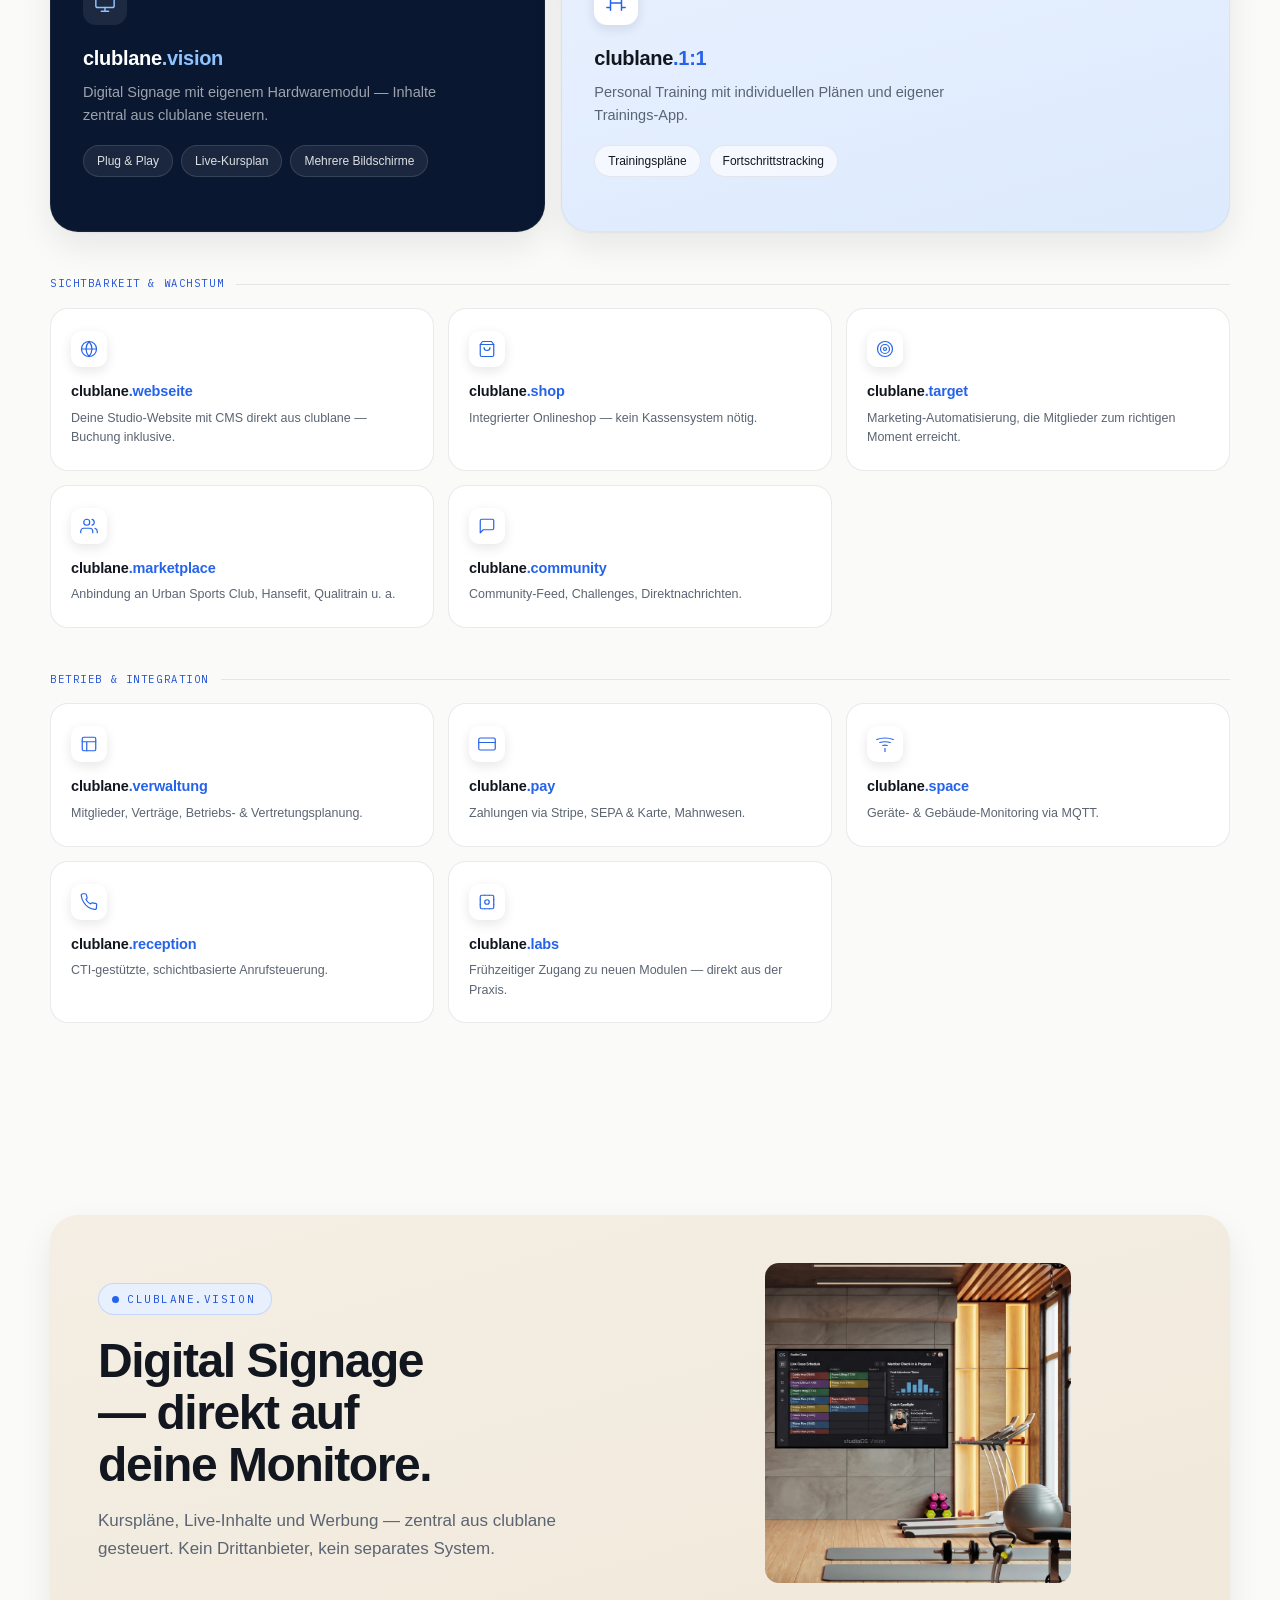
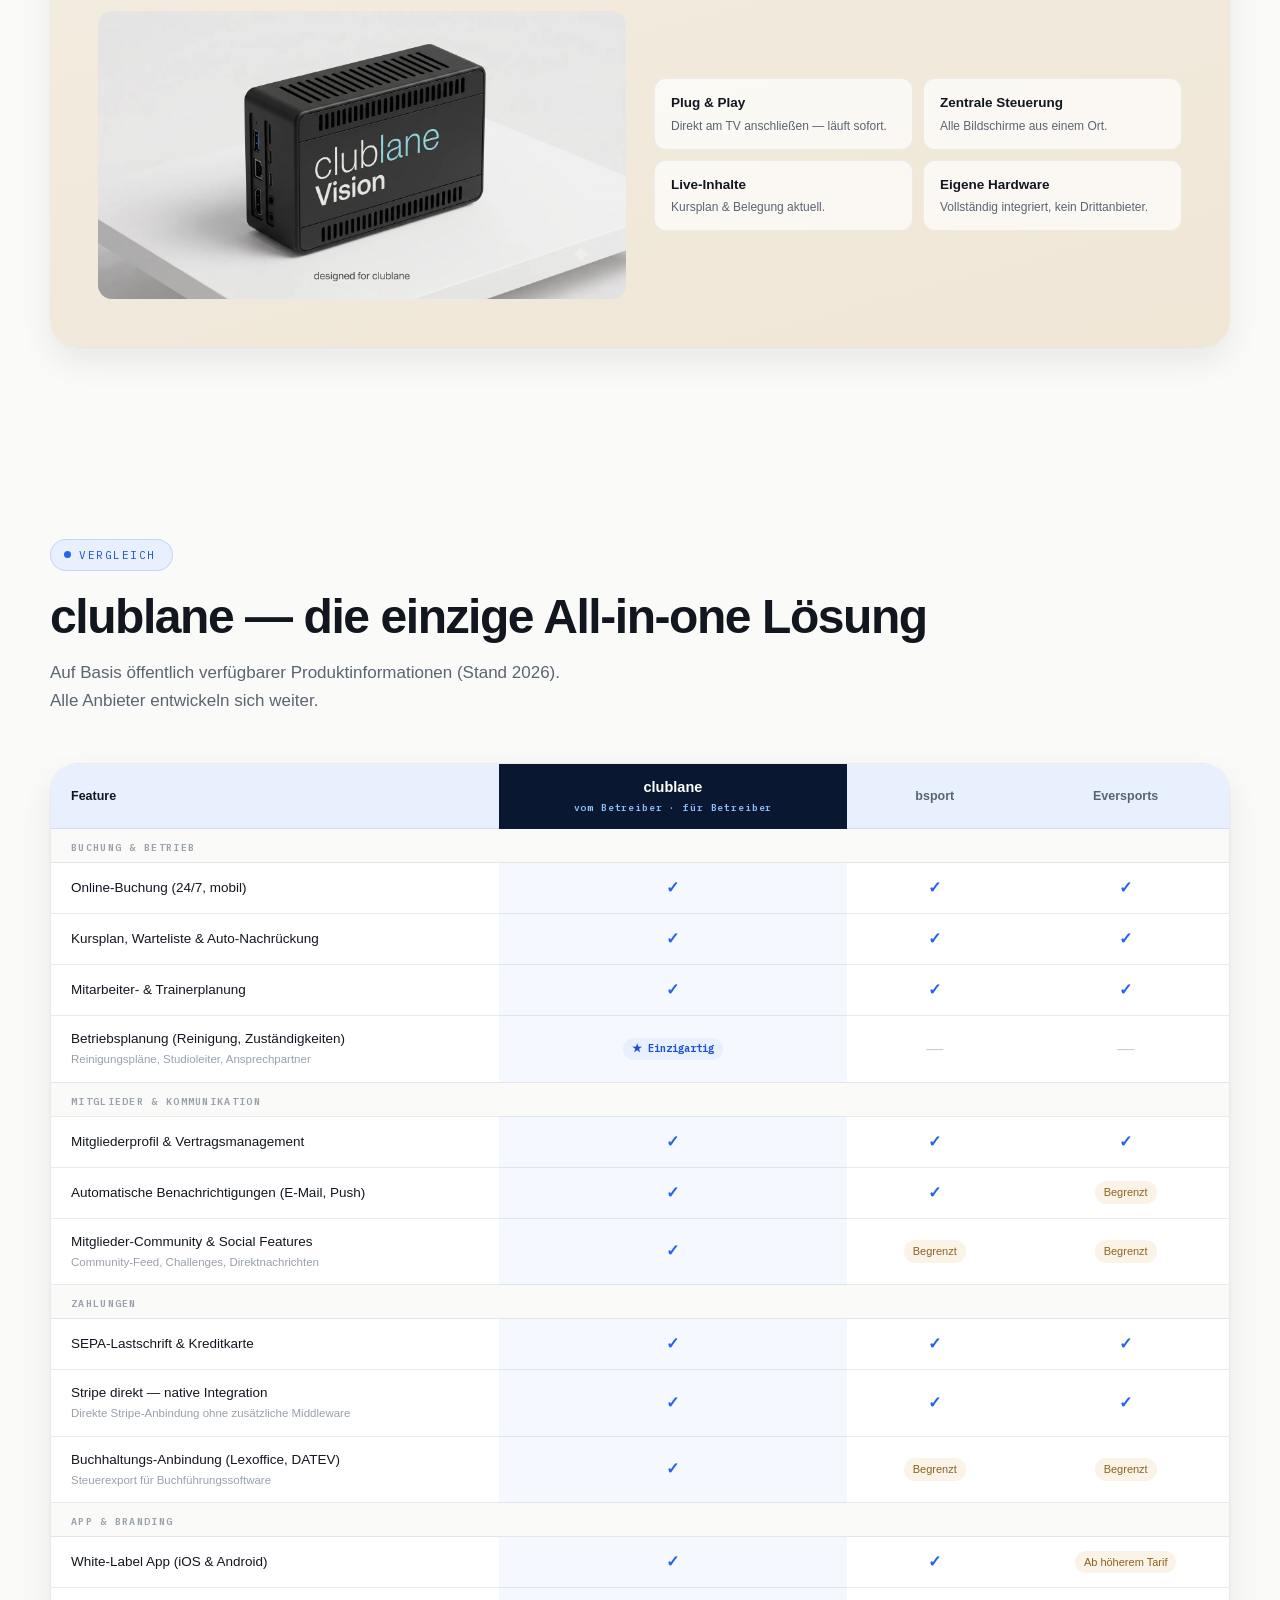
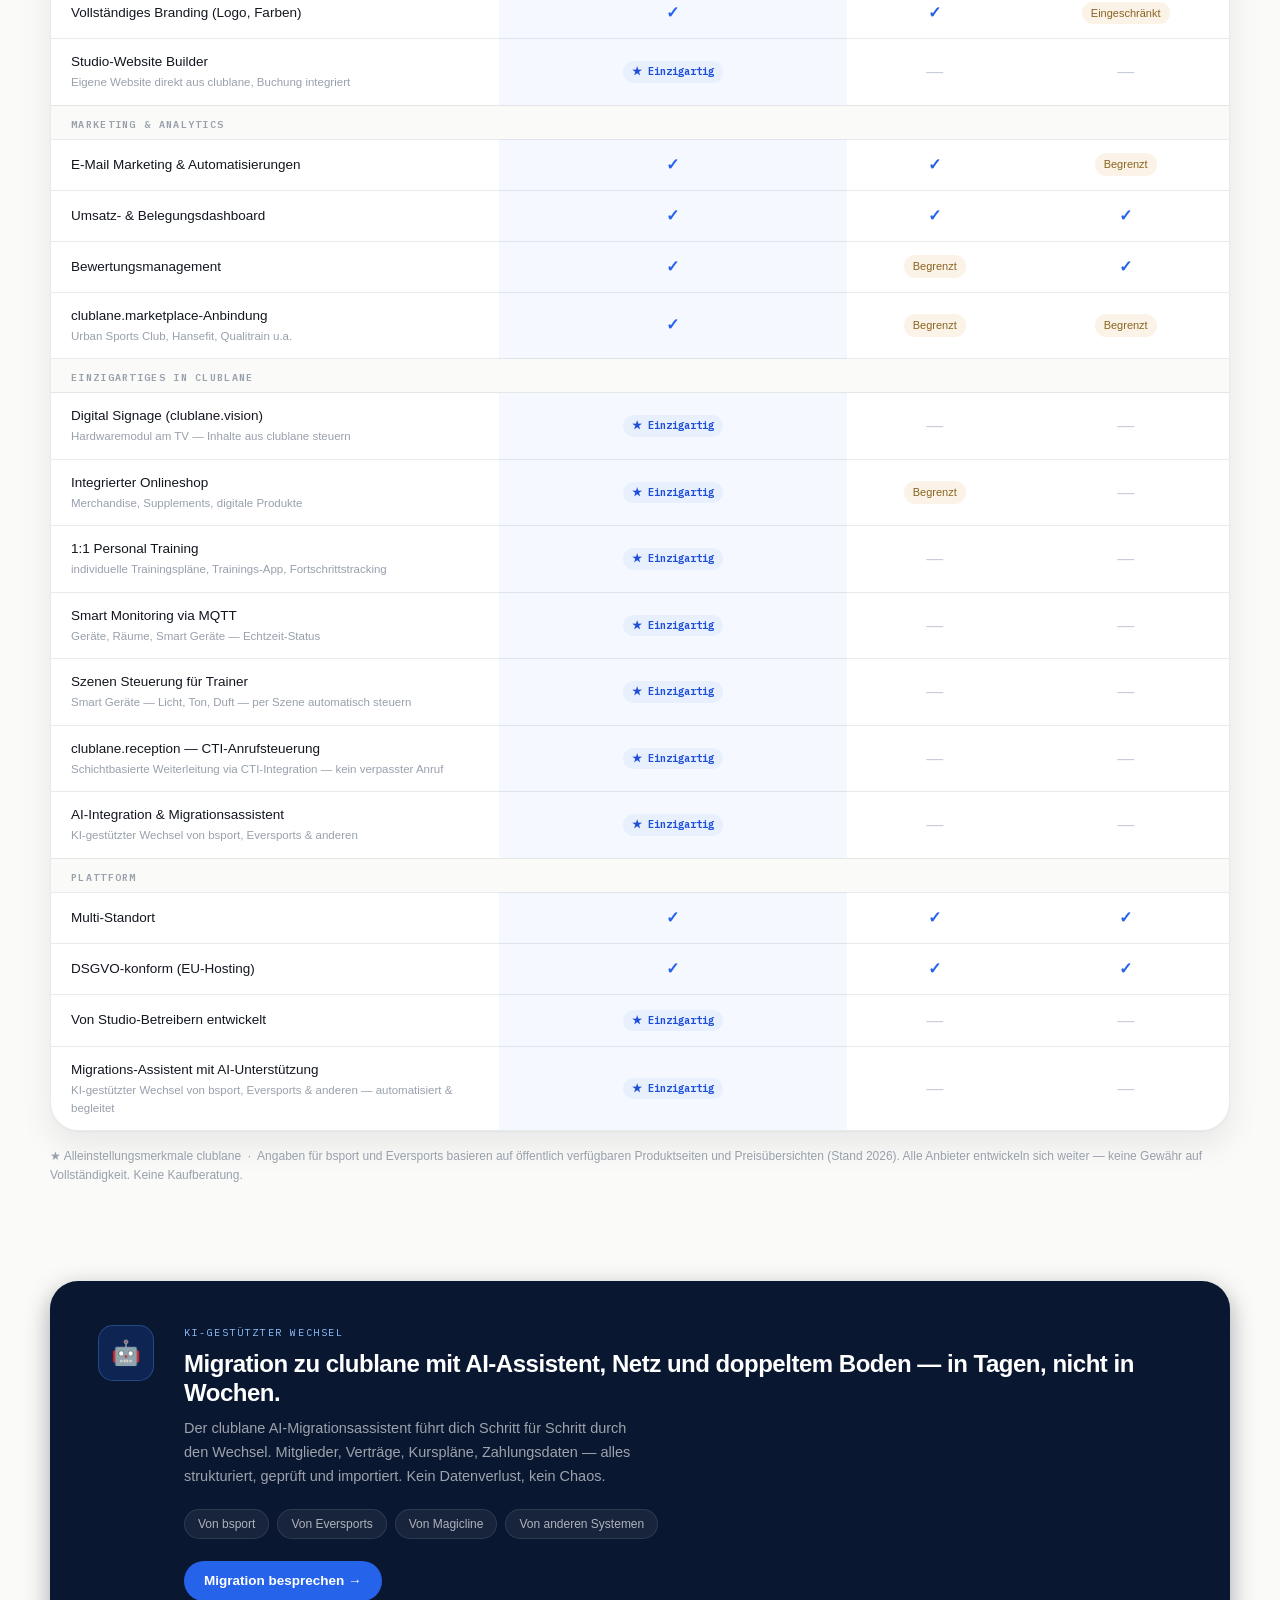
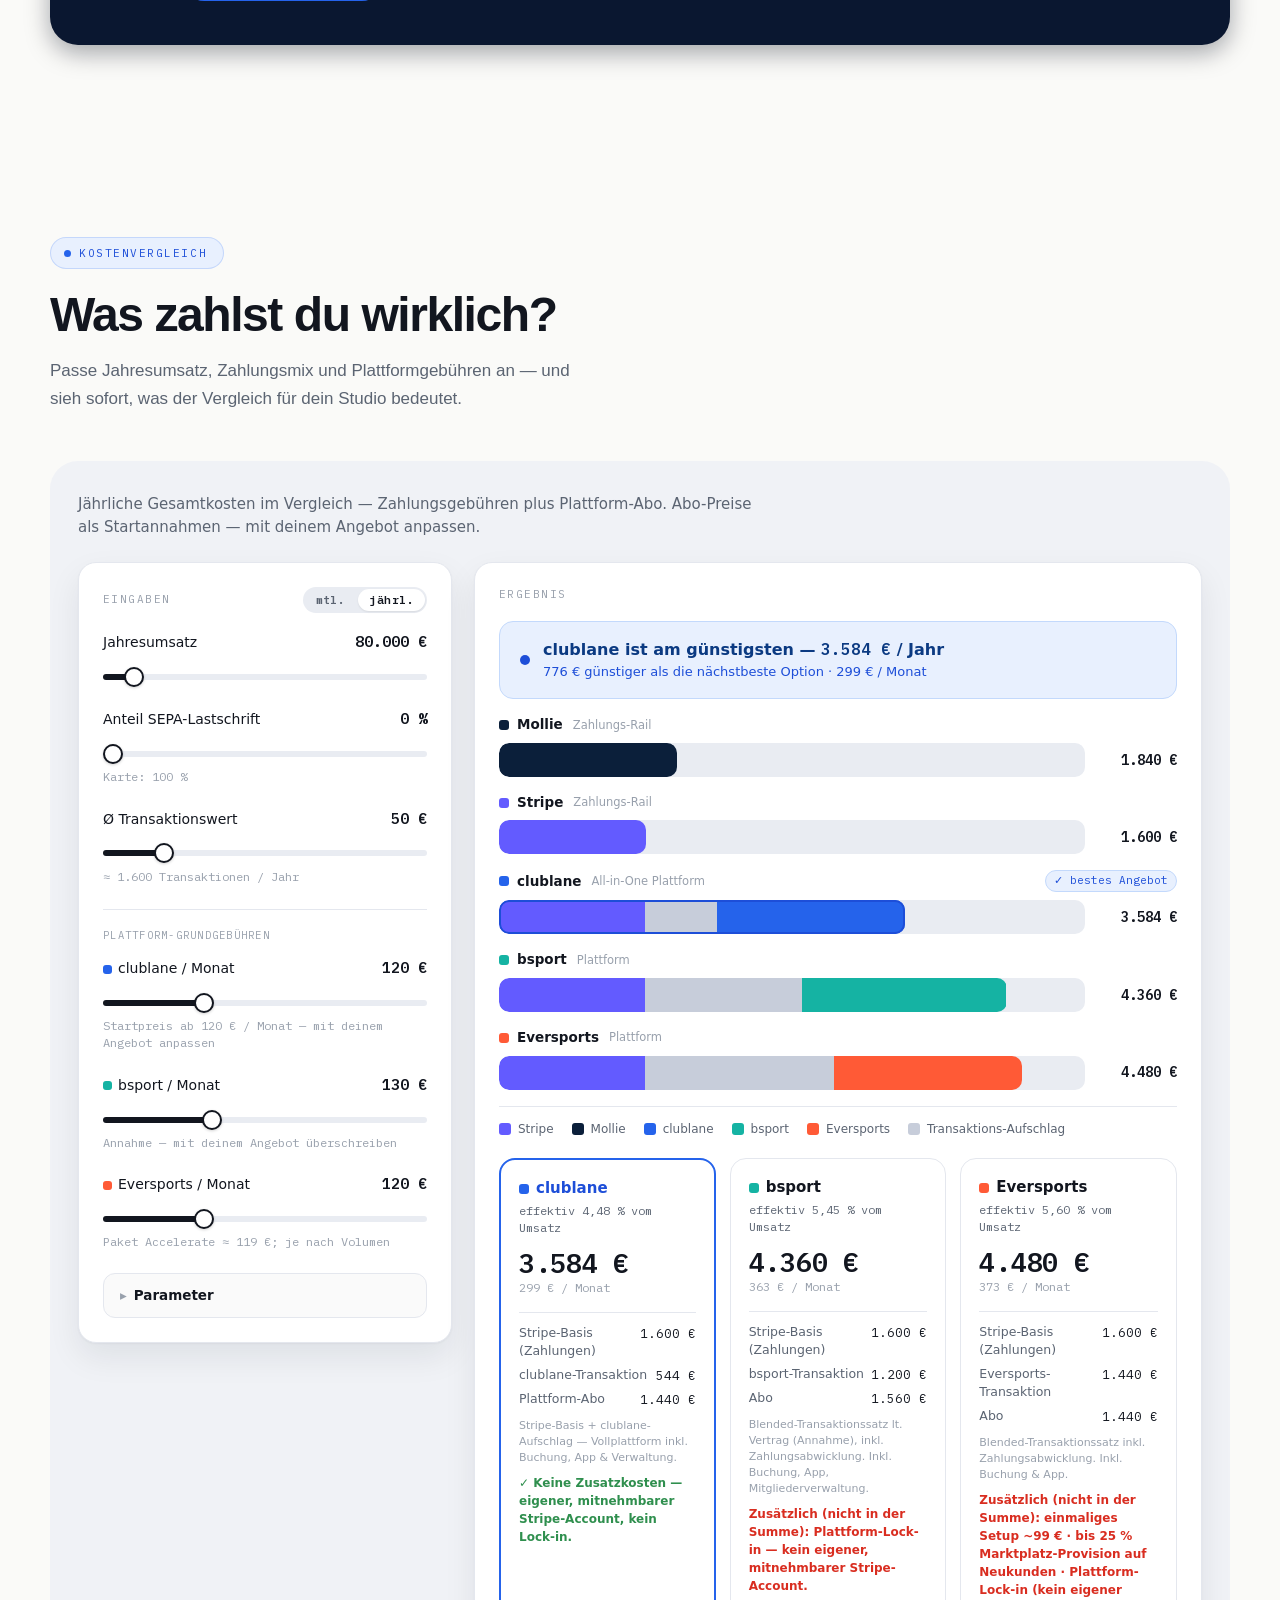
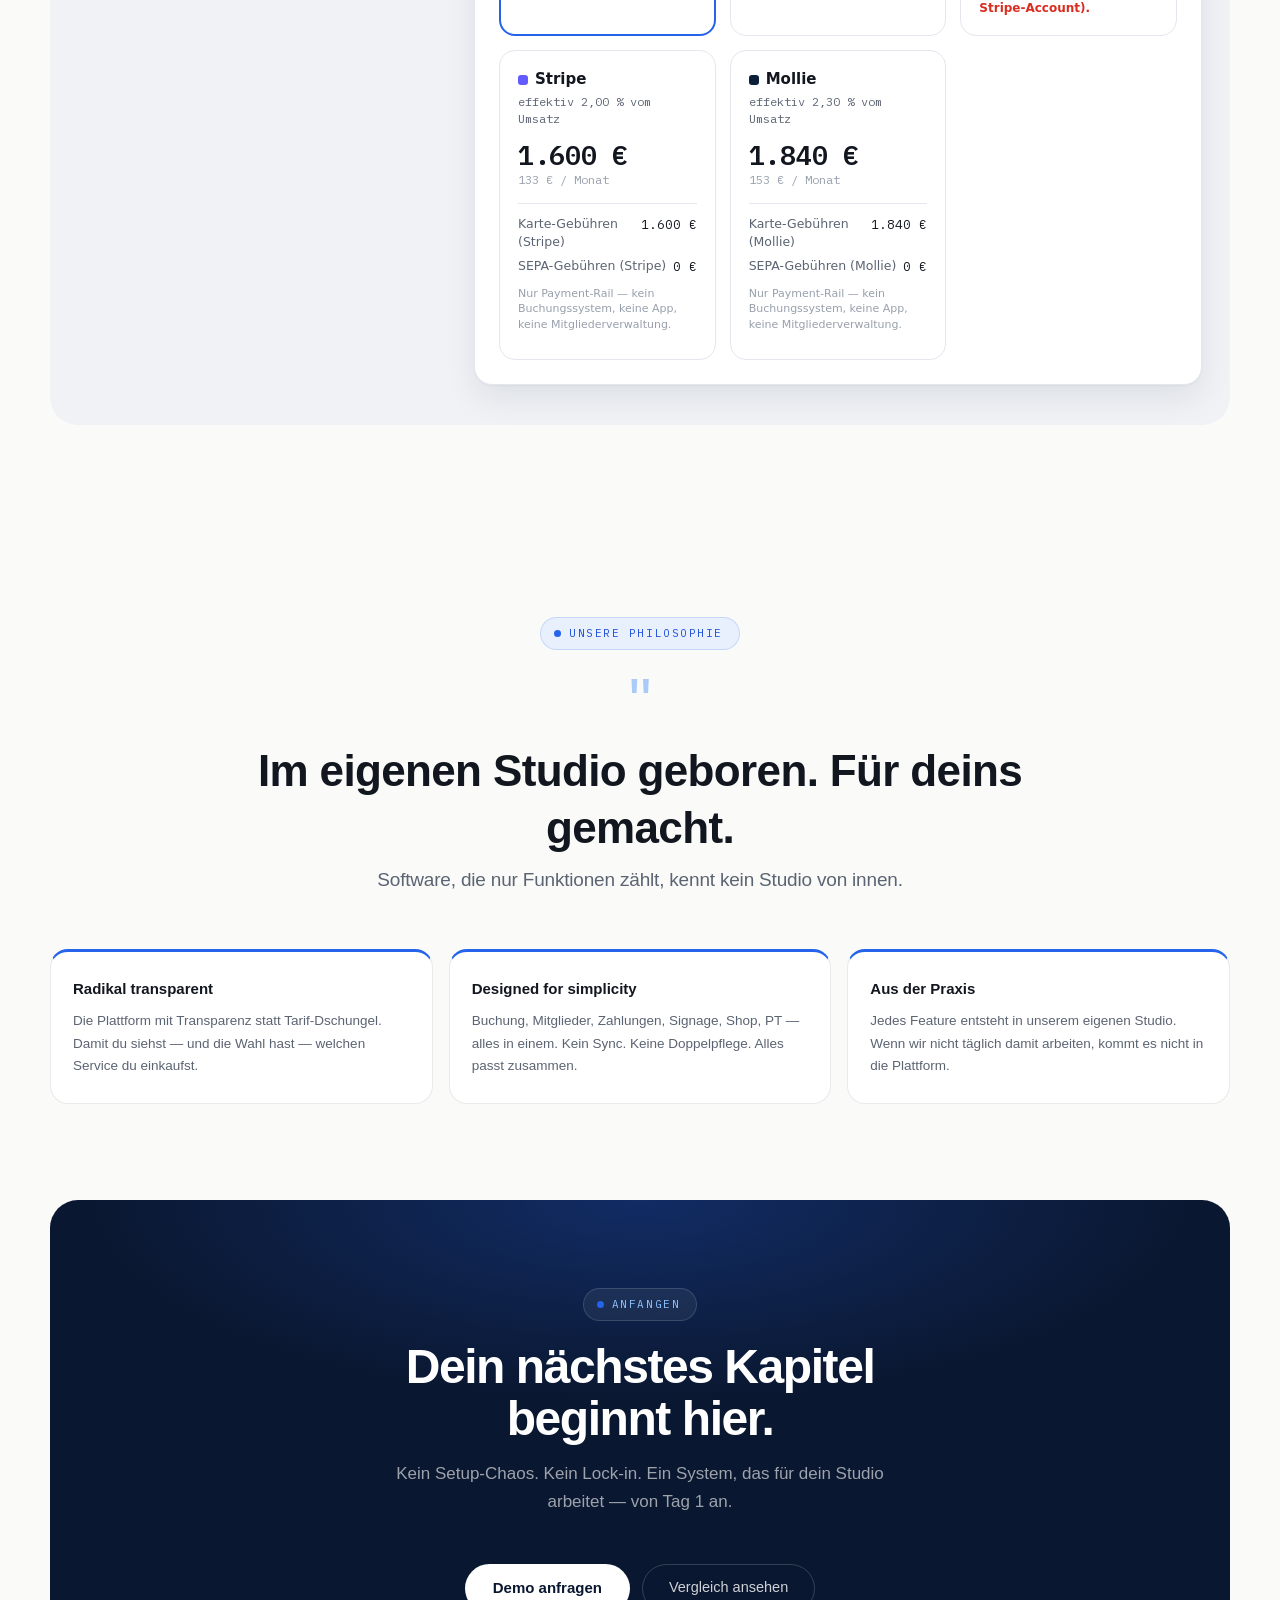
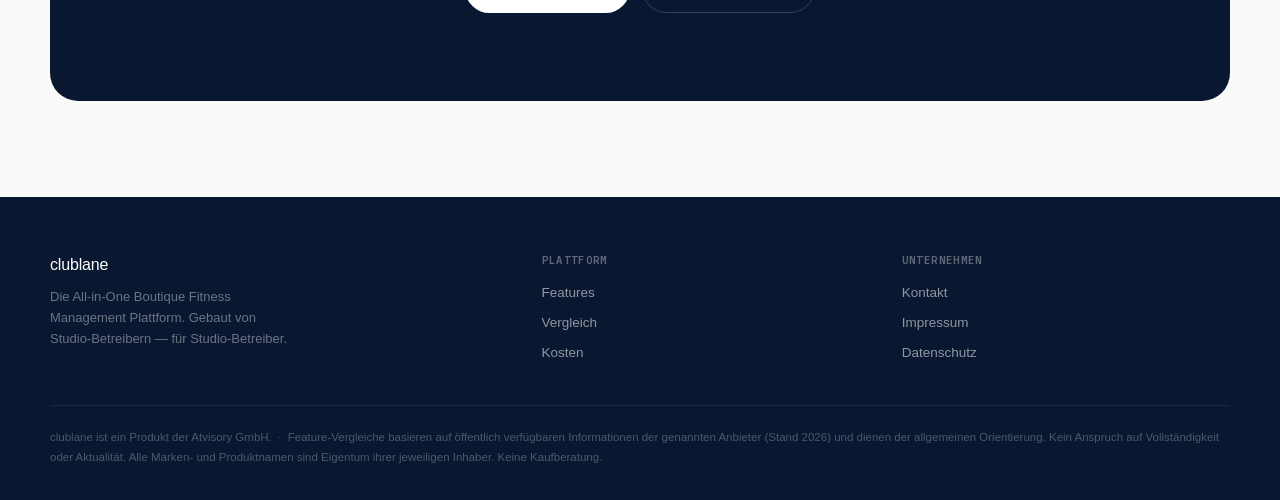
==== commit 4a99f7de: "#563: Kostenrechner angeglichen, Stripe-Balken nur zu 70 % gezeichnet Rechner von index.html (clubla" ====
--- a/index.html
+++ b/index.html
@@ -1230,6 +1230,7 @@
   const num0=new Intl.NumberFormat('de-DE',{maximumFractionDigits:0});
   const pct2=n=>n.toLocaleString('de-DE',{minimumFractionDigits:2,maximumFractionDigits:2})+' %';
   const $=id=>document.getElementById(id);
+  var STRIPE_VISUAL = 0.7; // Betreiber #563: Stripe-Anteil absichtlich nur zu 70 % gezeichnet (nur Zeichnung; Summen, Texte, Karten, Urteil und Massstab bleiben echt)
   const rev=$('rev'),sepa=$('sepa'),avg=$('avg');
   const studioMo=$('studioMo'),bsMo=$('bsMo'),evMo=$('evMo');
 
@@ -1354,13 +1355,20 @@
 
     providers.forEach(p=>{
       const d=data[p.key];
-      $('bar_'+p.key).style.width=(d.total/maxT*100)+'%';
-      const denom=d.total>0?d.total:1;
+      // #563: gezeichnet wird der Stripe-Anteil nur mit STRIPE_VISUAL; maxT (Massstab) bleibt aus den ECHTEN Summen.
+      // Stripe-Zeile: ganzer Balken ist Stripe. Mollie-Zeile: min(Mollie,Stripe) ist der Stripe-gleiche Anteil, der Ueberhang bleibt 1:1.
+      // Plattform-Zeilen: nur das blaue Anfangssegment (Stripe-Basis).
       const sb=Math.min(d.stripeBase||0,d.variable);
-      const surcharge=d.variable-sb;
-      $('segs_'+p.key).style.flexBasis=(sb/denom*100)+'%';
-      $('segv_'+p.key).style.flexBasis=(surcharge/denom*100)+'%';
-      $('segf_'+p.key).style.flexBasis=(d.fix/denom*100)+'%';
+      let railCut=0;
+      if(p.key==='stripe') railCut=d.variable*(1-STRIPE_VISUAL);
+      else if(p.key==='mollie') railCut=Math.min(d.variable,data.stripe.variable)*(1-STRIPE_VISUAL);
+      const drawS=sb*STRIPE_VISUAL, drawV=d.variable-sb-railCut, drawF=d.fix;
+      const drawT=drawS+drawV+drawF;
+      $('bar_'+p.key).style.width=(drawT/maxT*100)+'%';
+      const denom=drawT>0?drawT:1;
+      $('segs_'+p.key).style.flexBasis=(drawS/denom*100)+'%';
+      $('segv_'+p.key).style.flexBasis=(drawV/denom*100)+'%';
+      $('segf_'+p.key).style.flexBasis=(drawF/denom*100)+'%';
       $('tot_'+p.key).textContent=eur0.format(d.total*f);
       $('bar_'+p.key).classList.toggle('winner',p.key===minK);
       $('tag_'+p.key).hidden=(p.key!==minK);
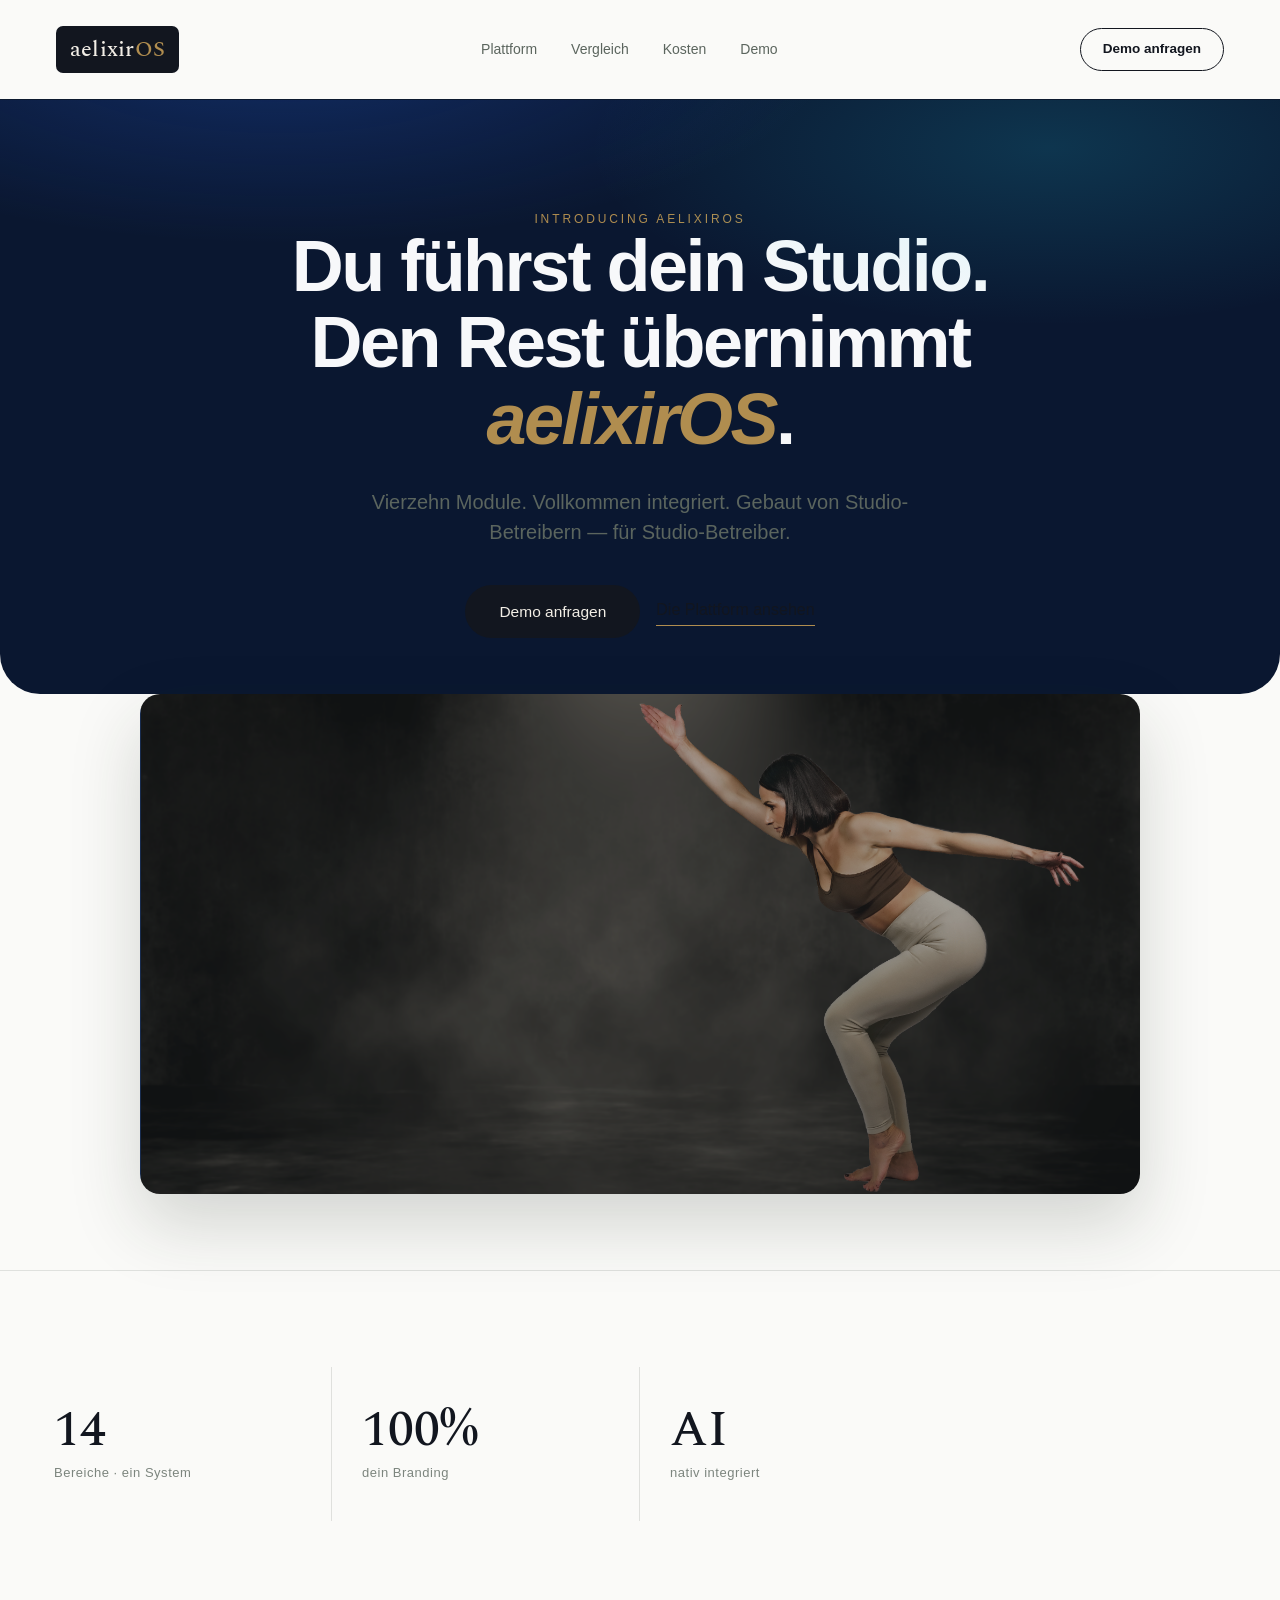
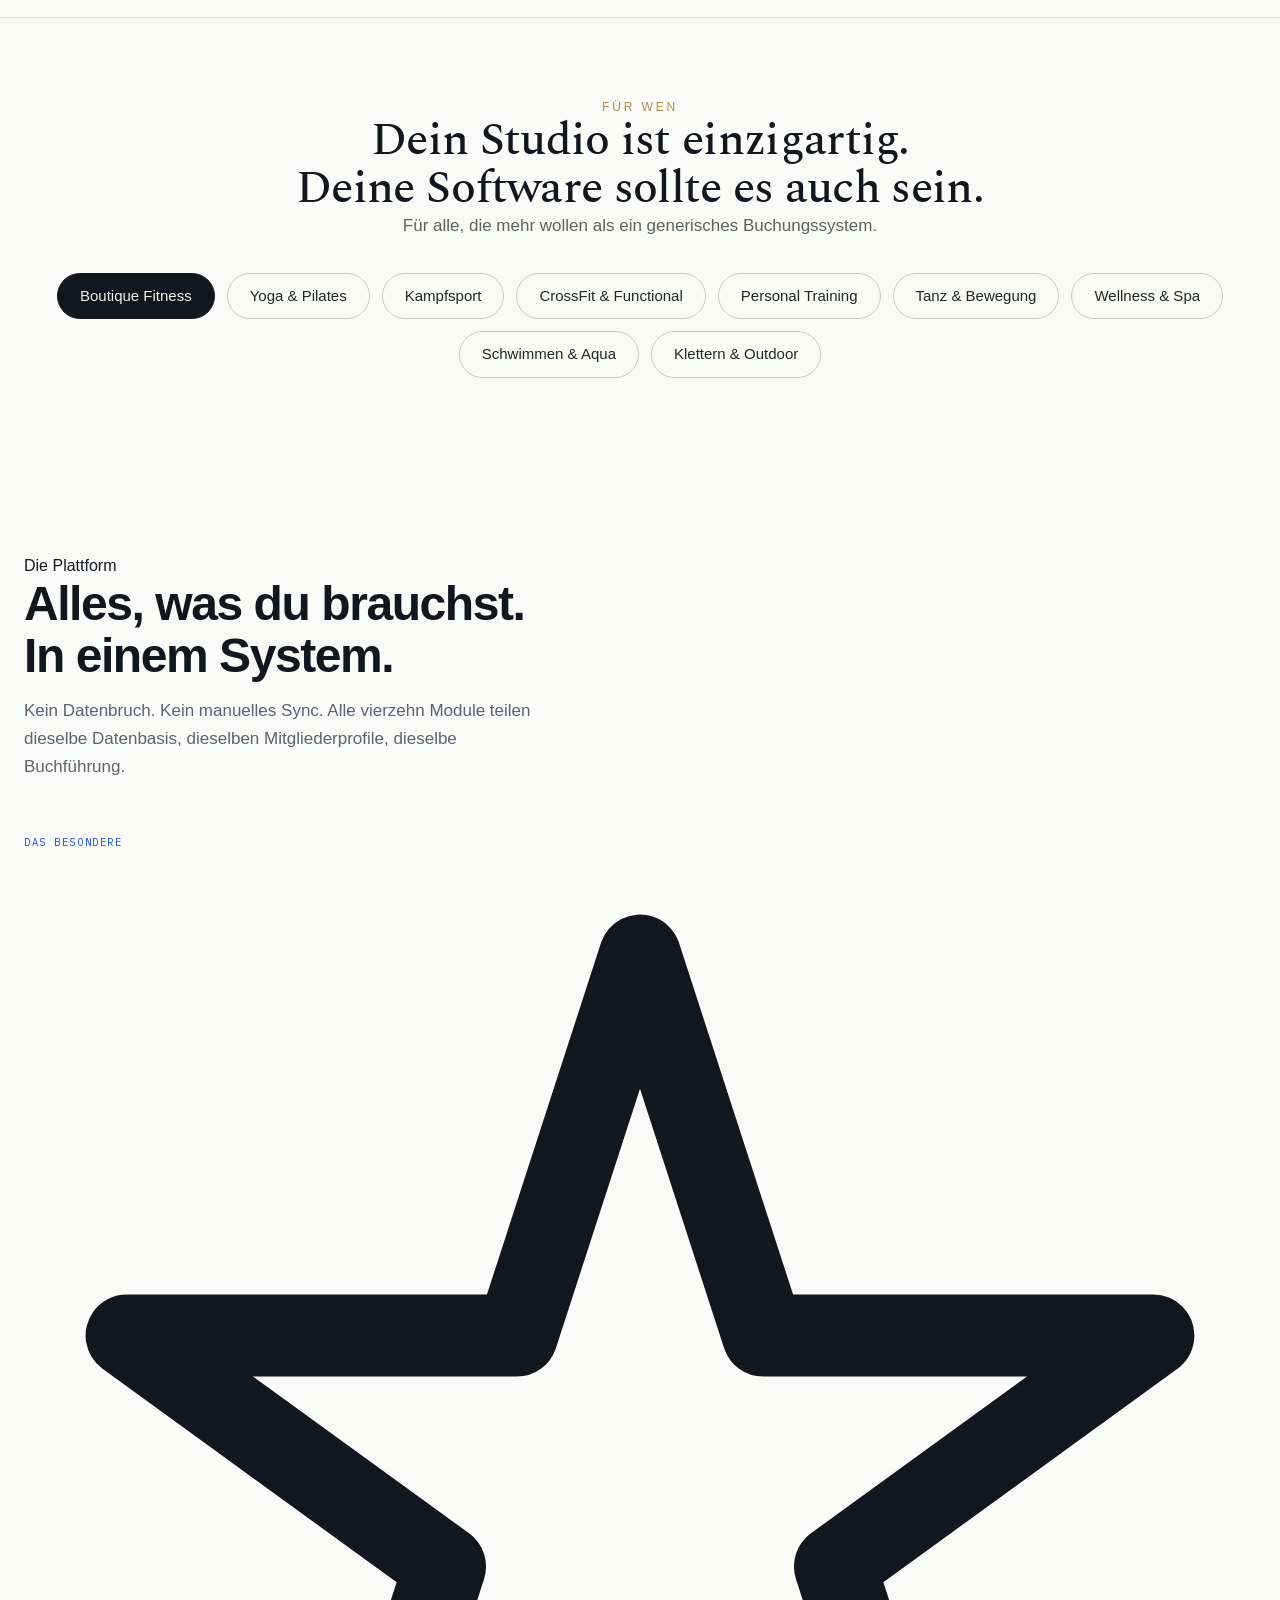
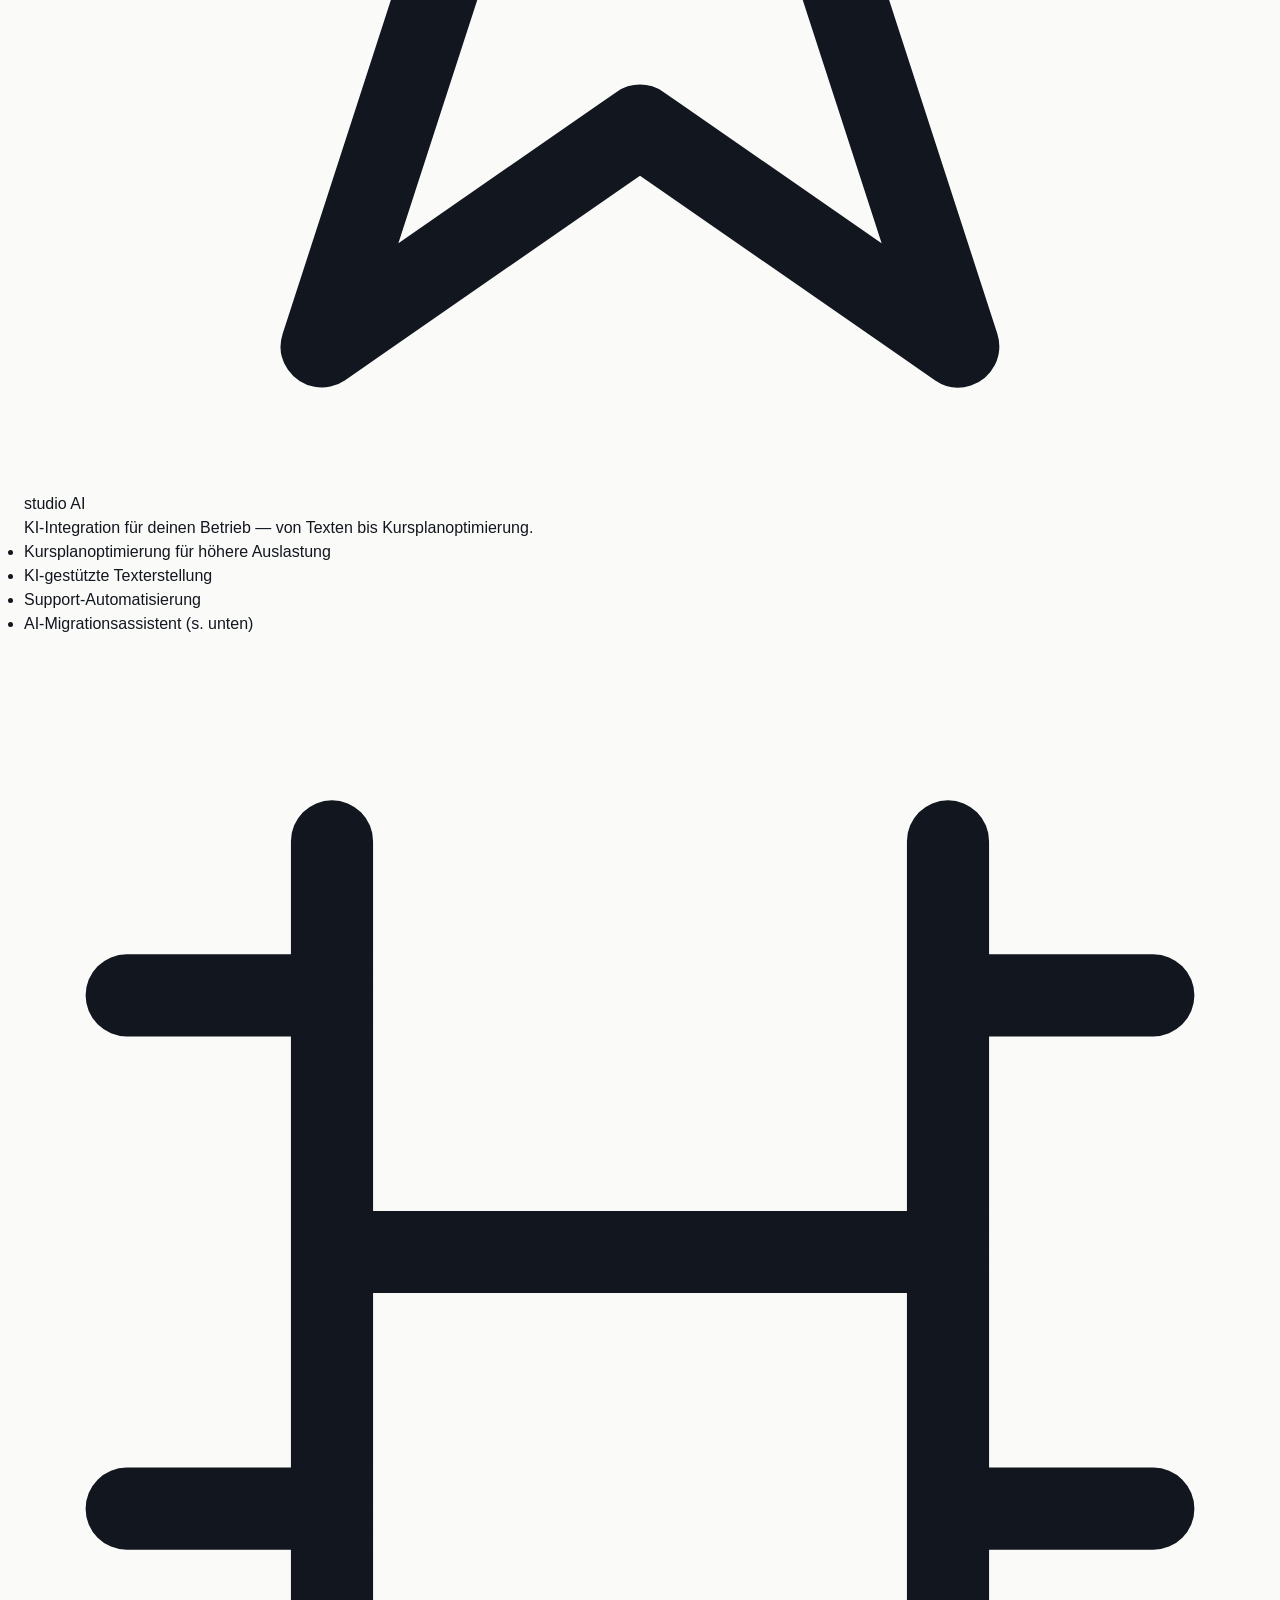
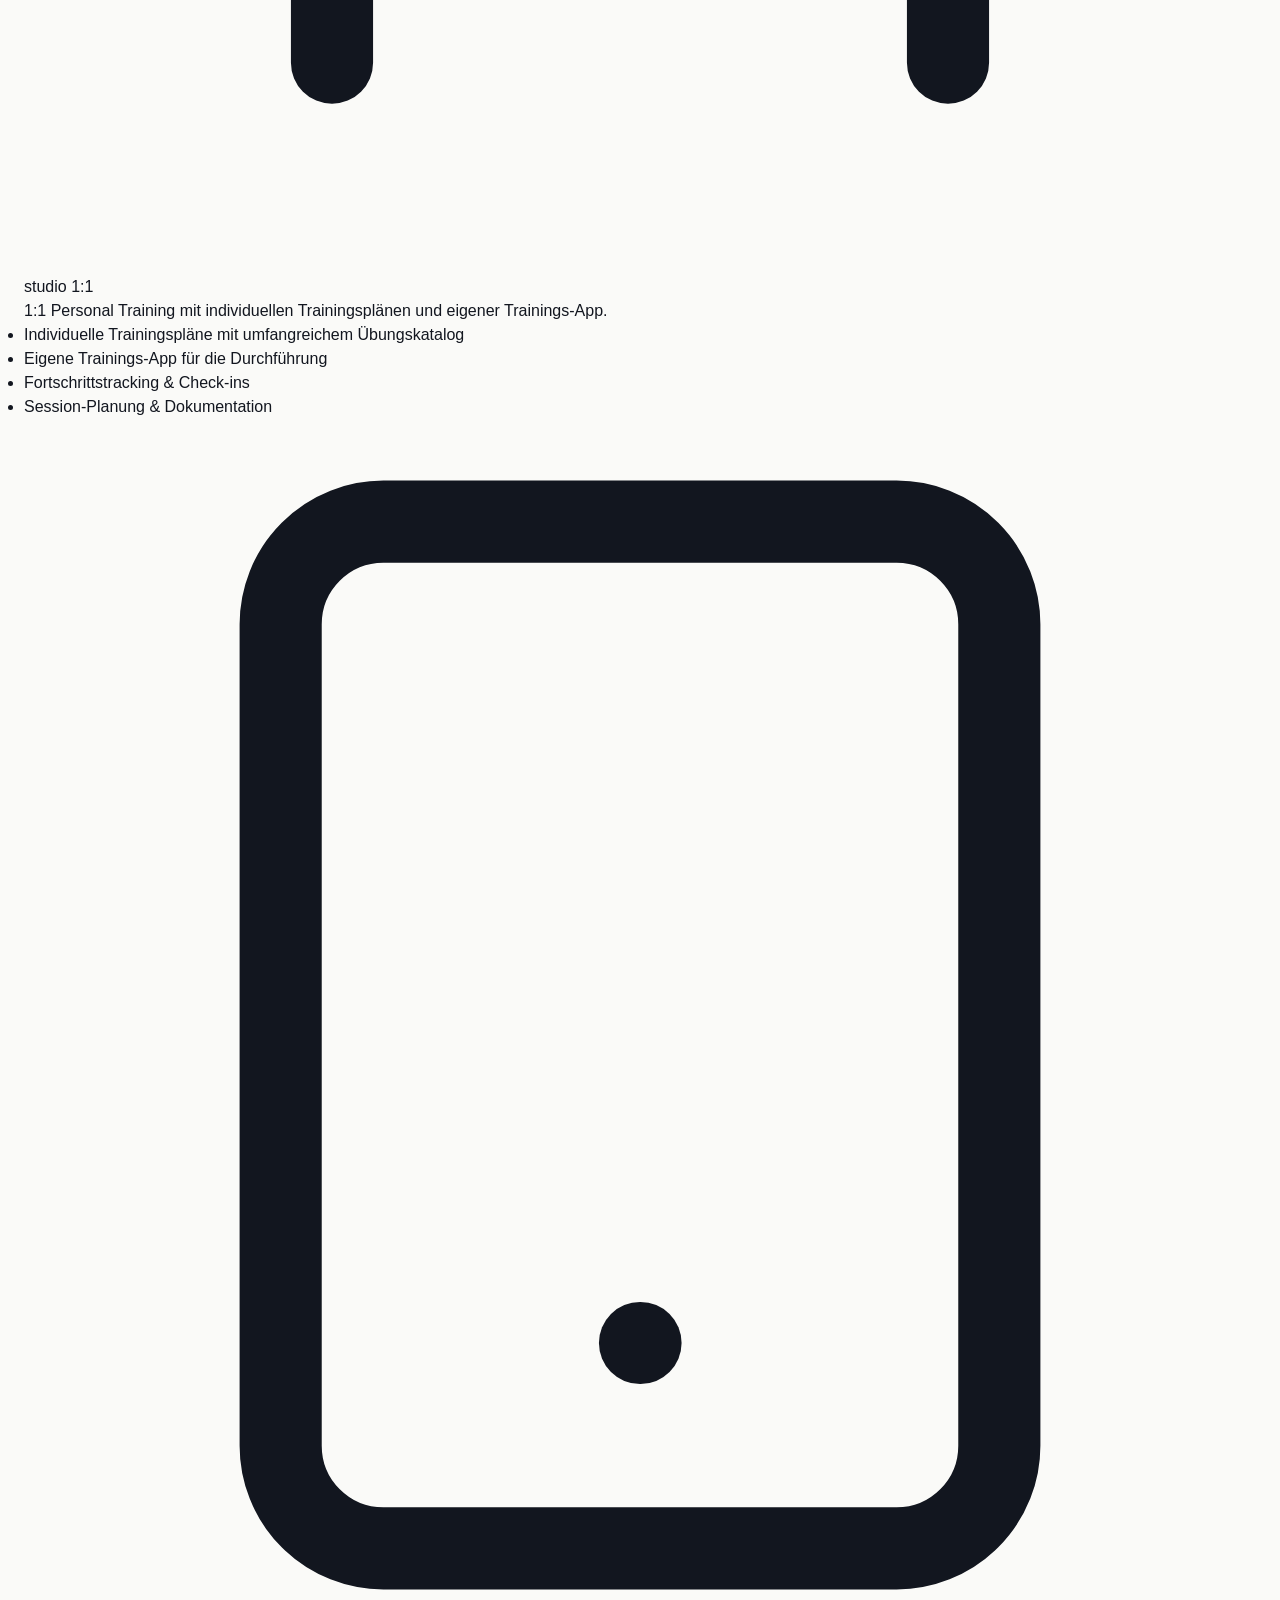
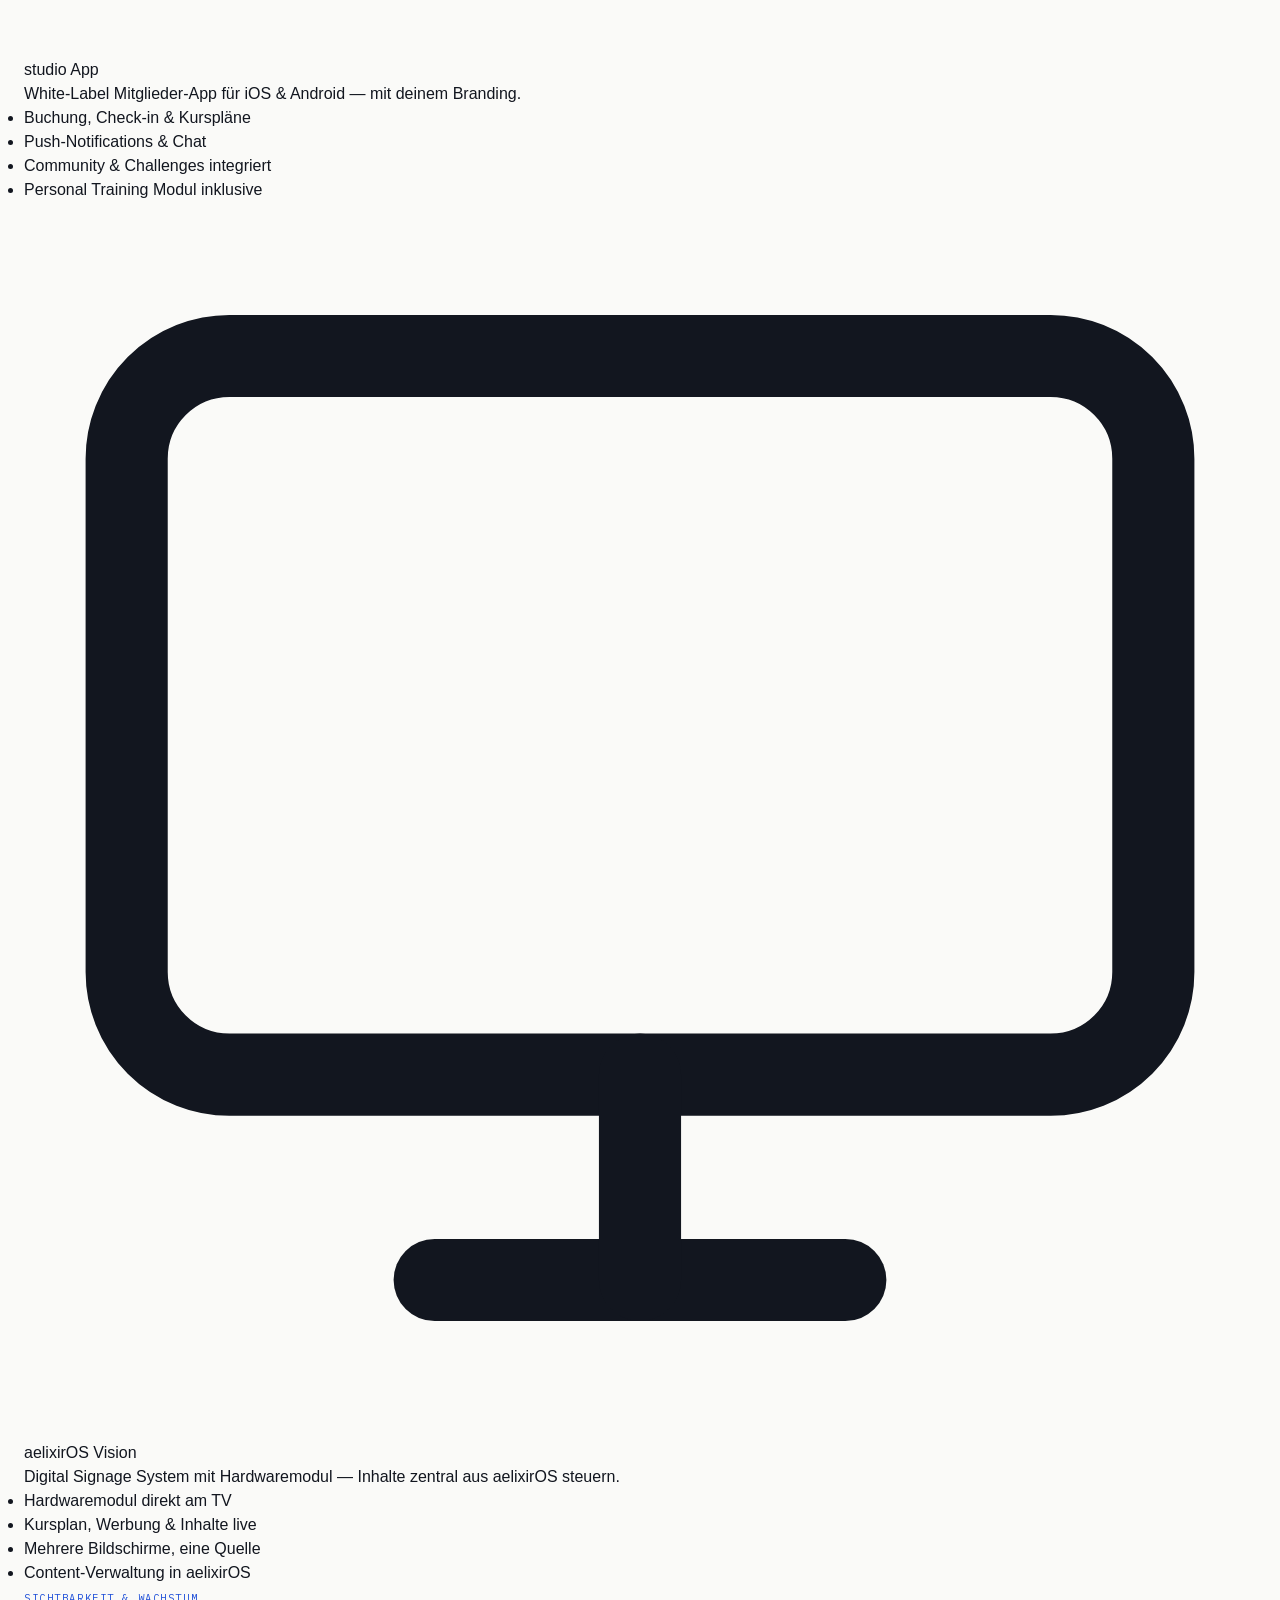
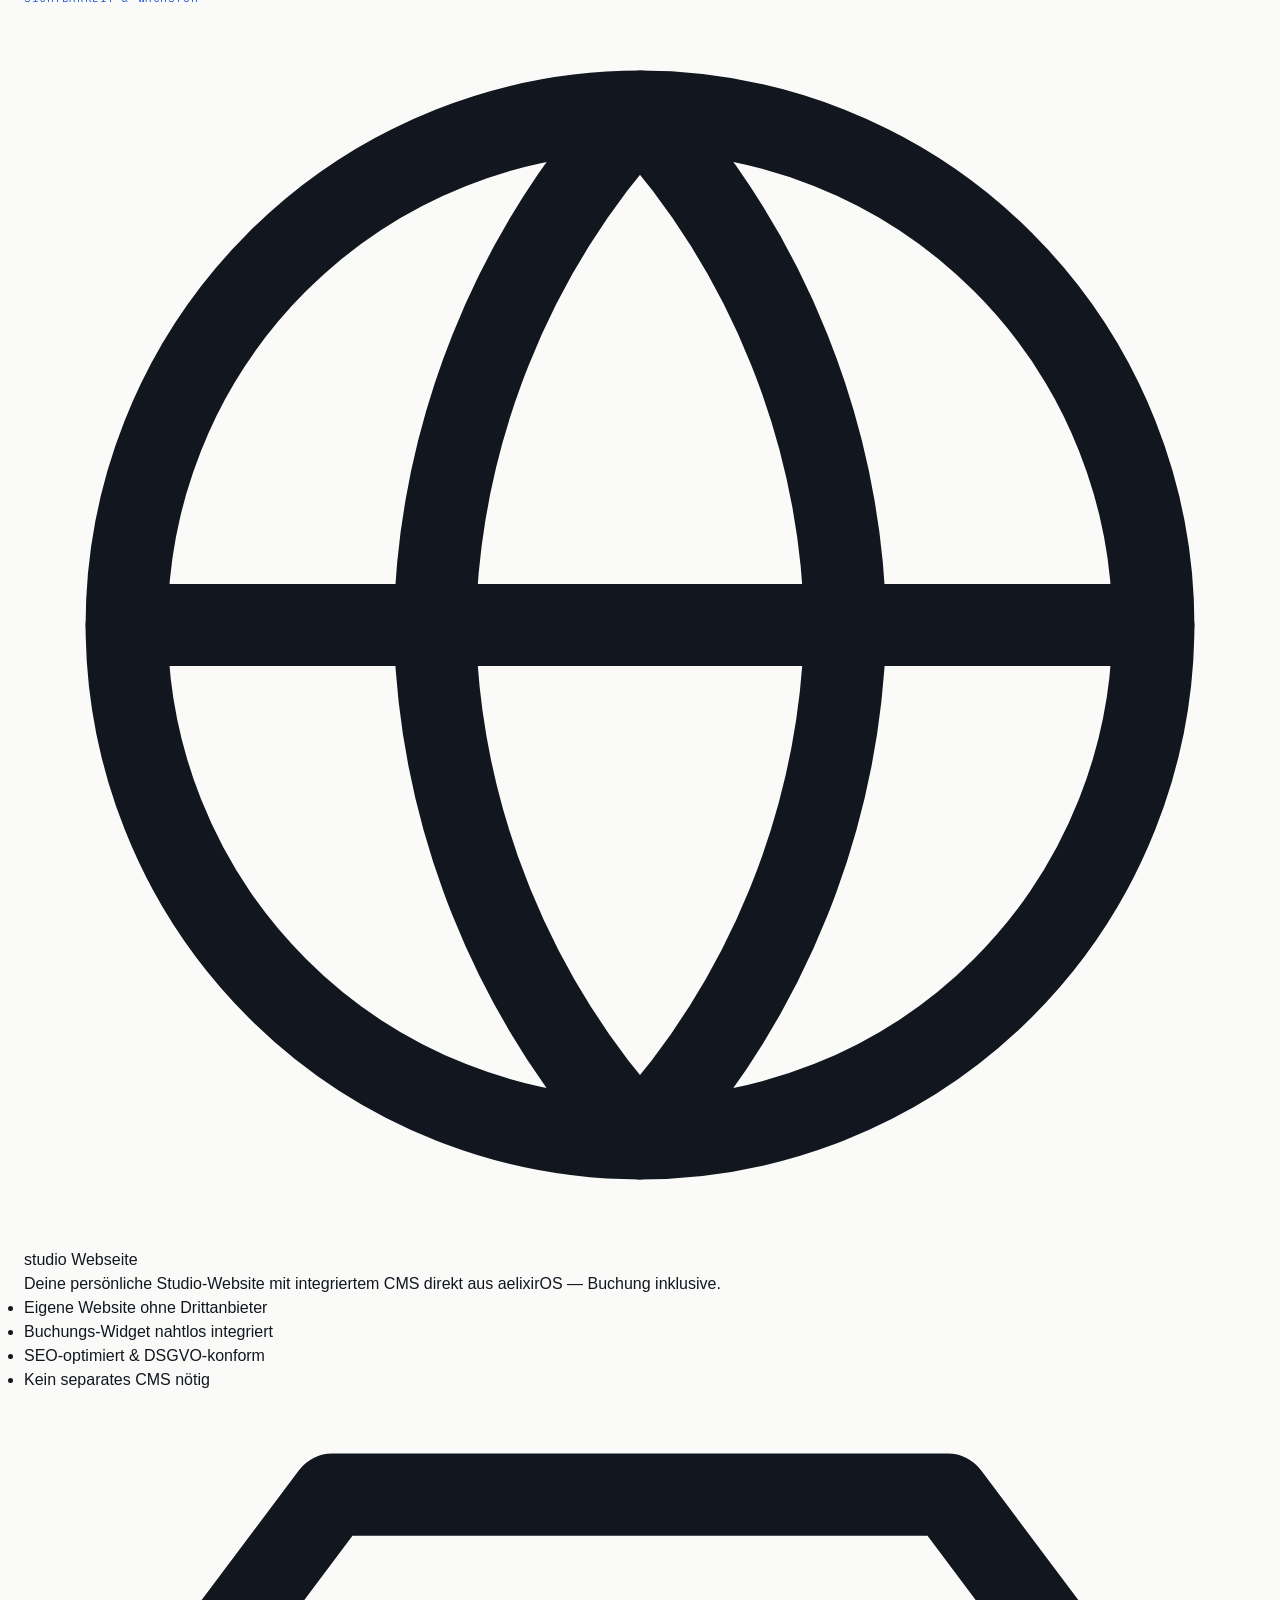
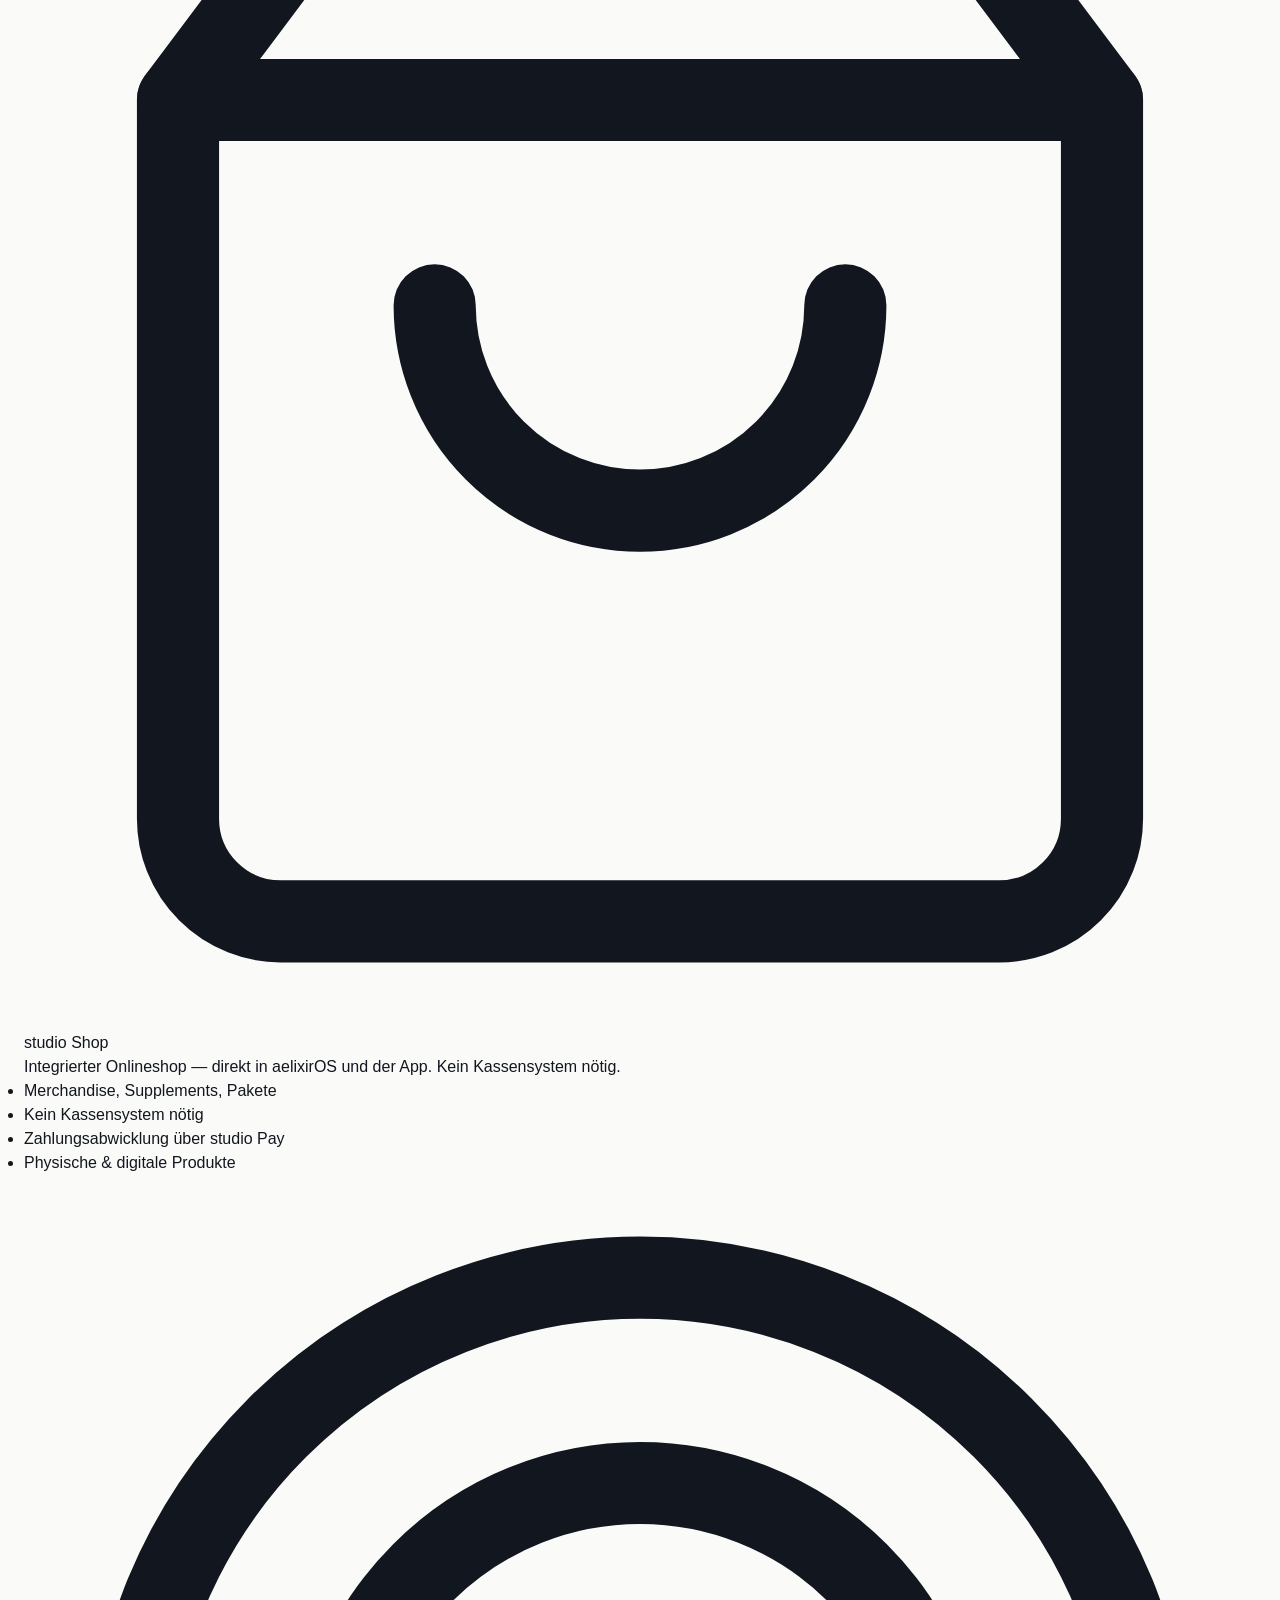
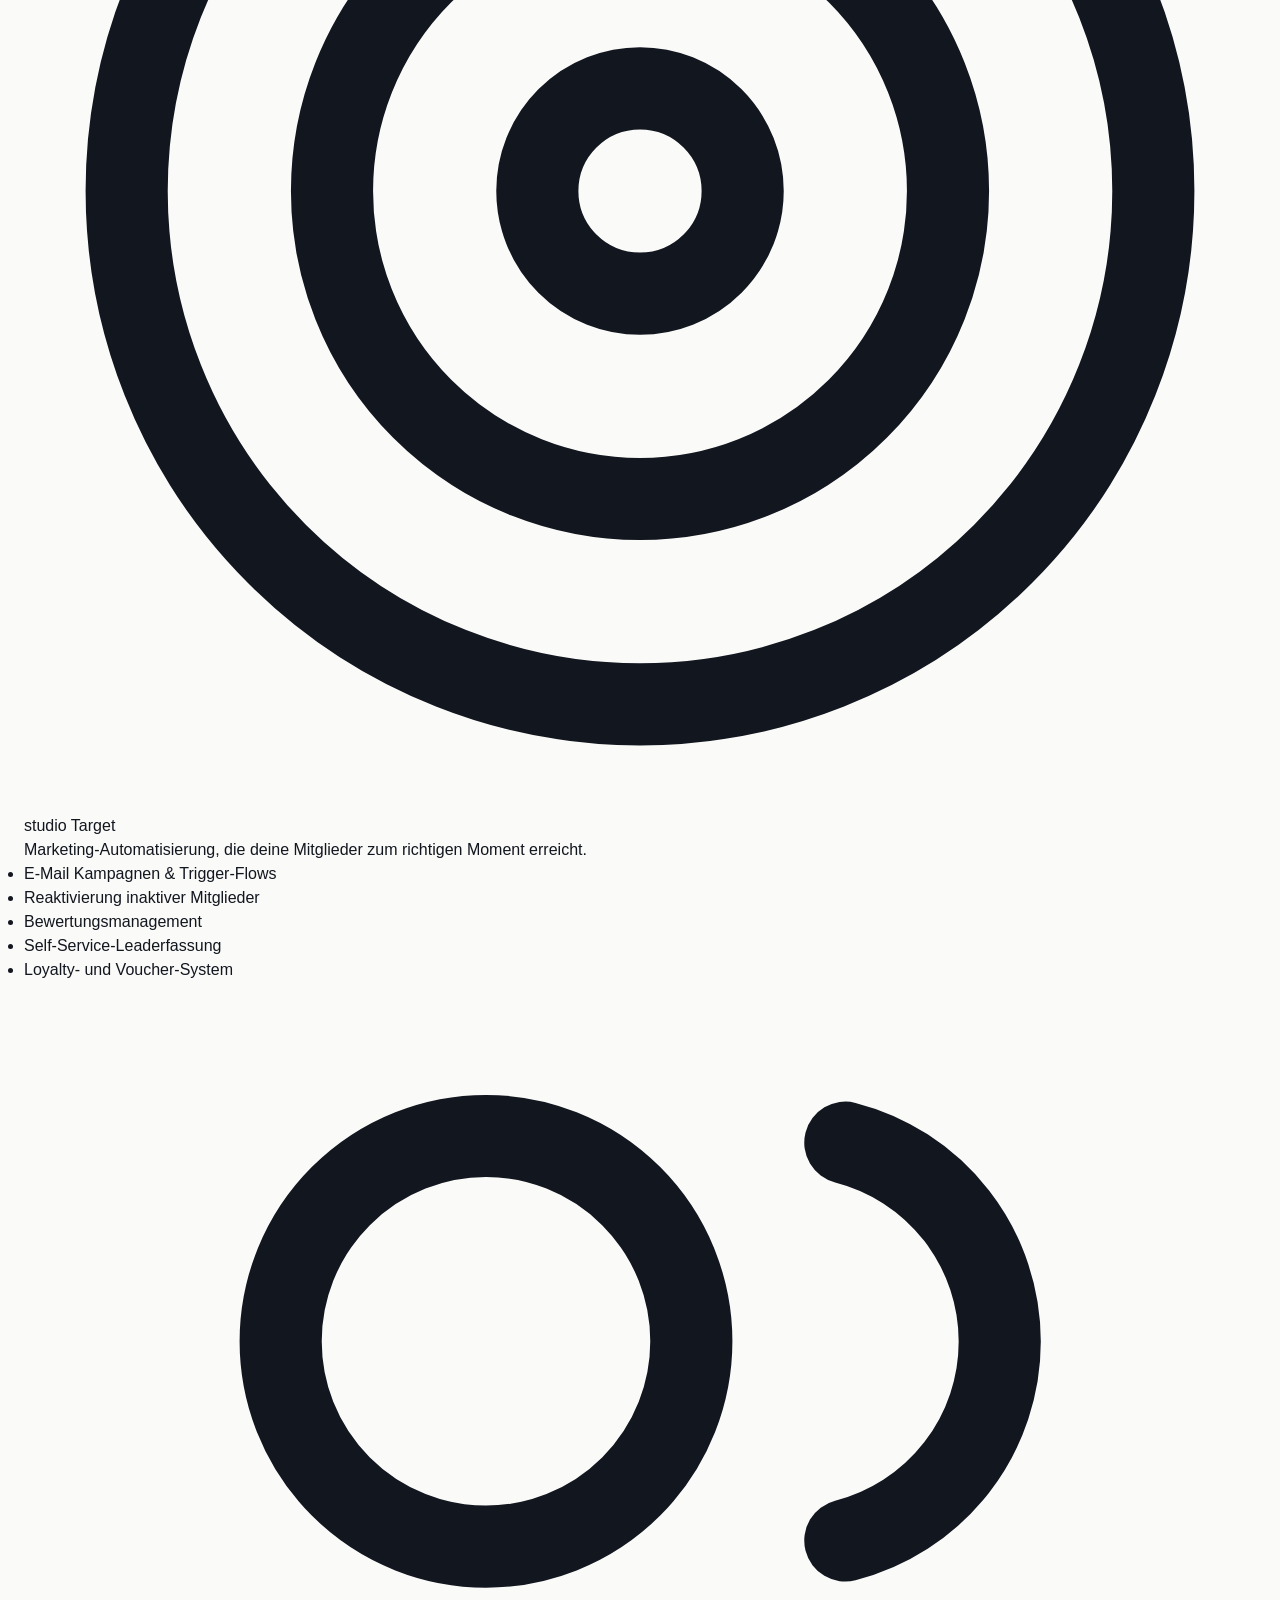
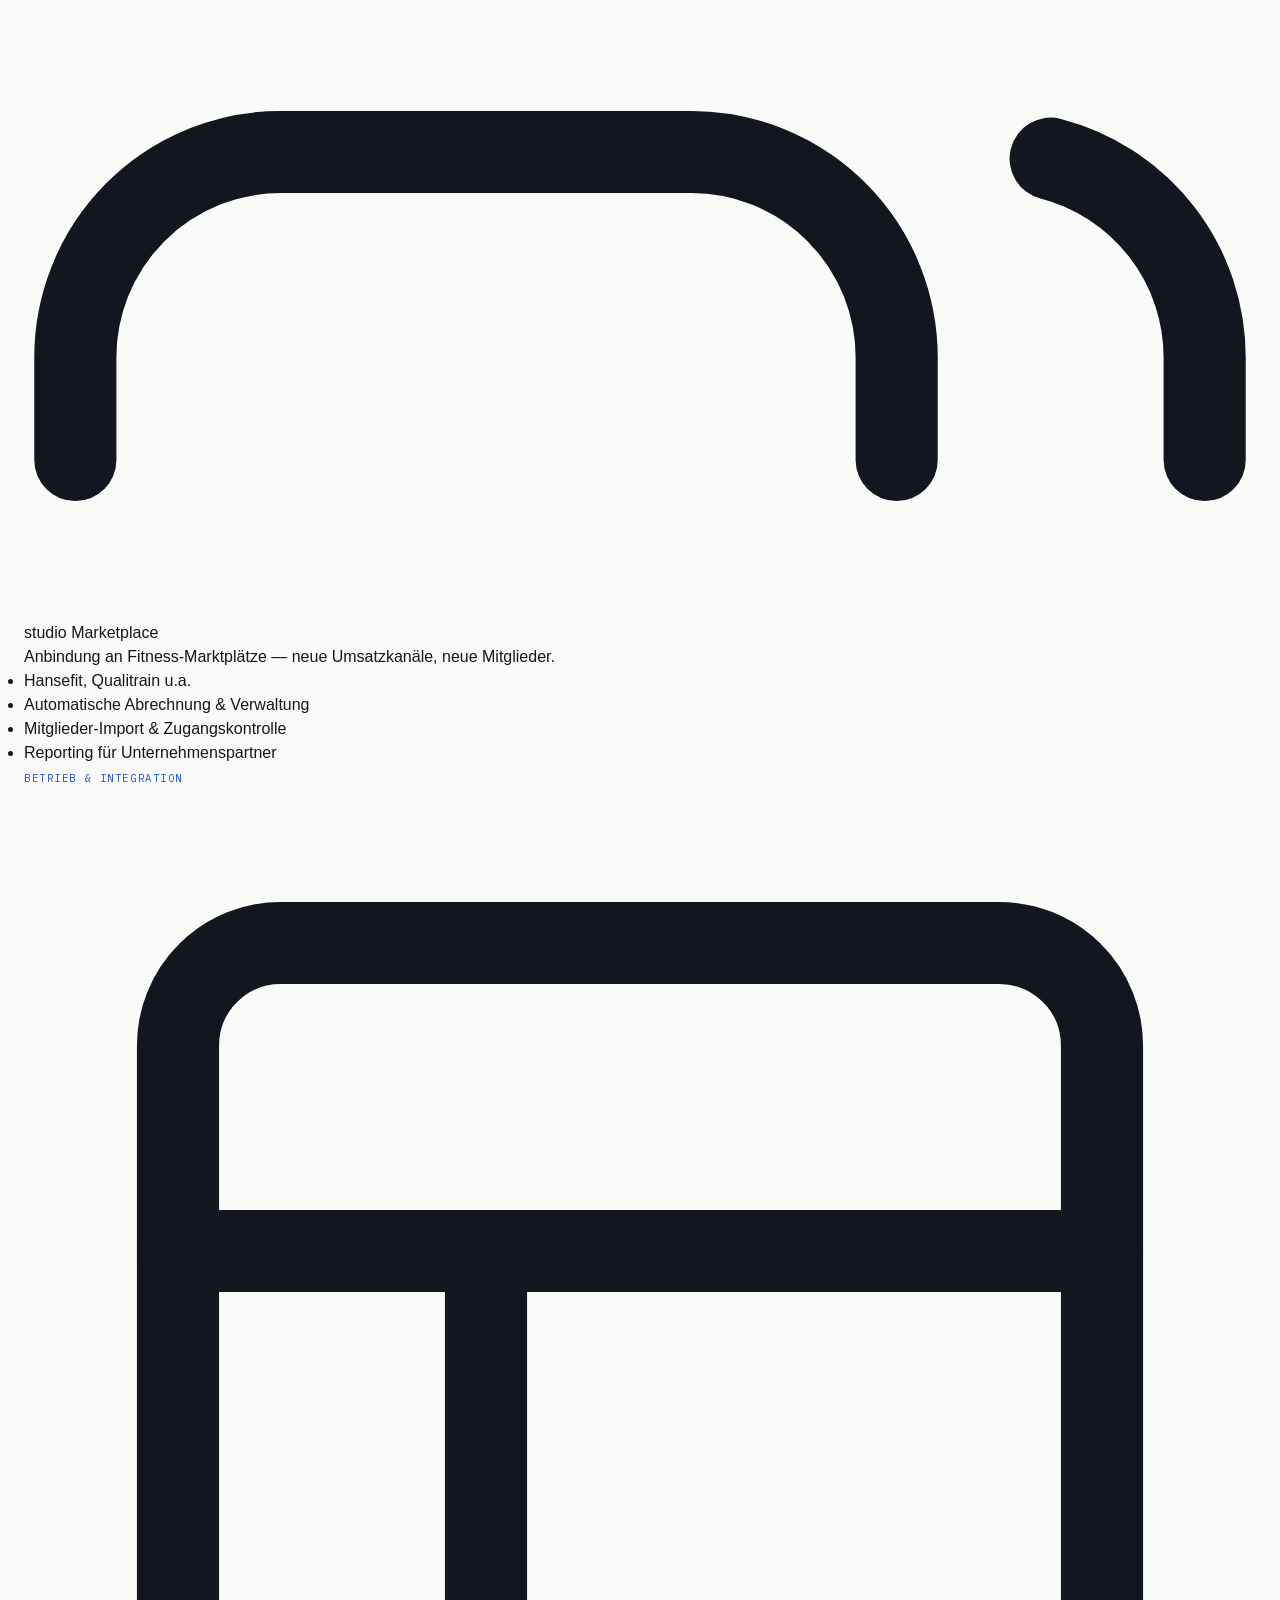
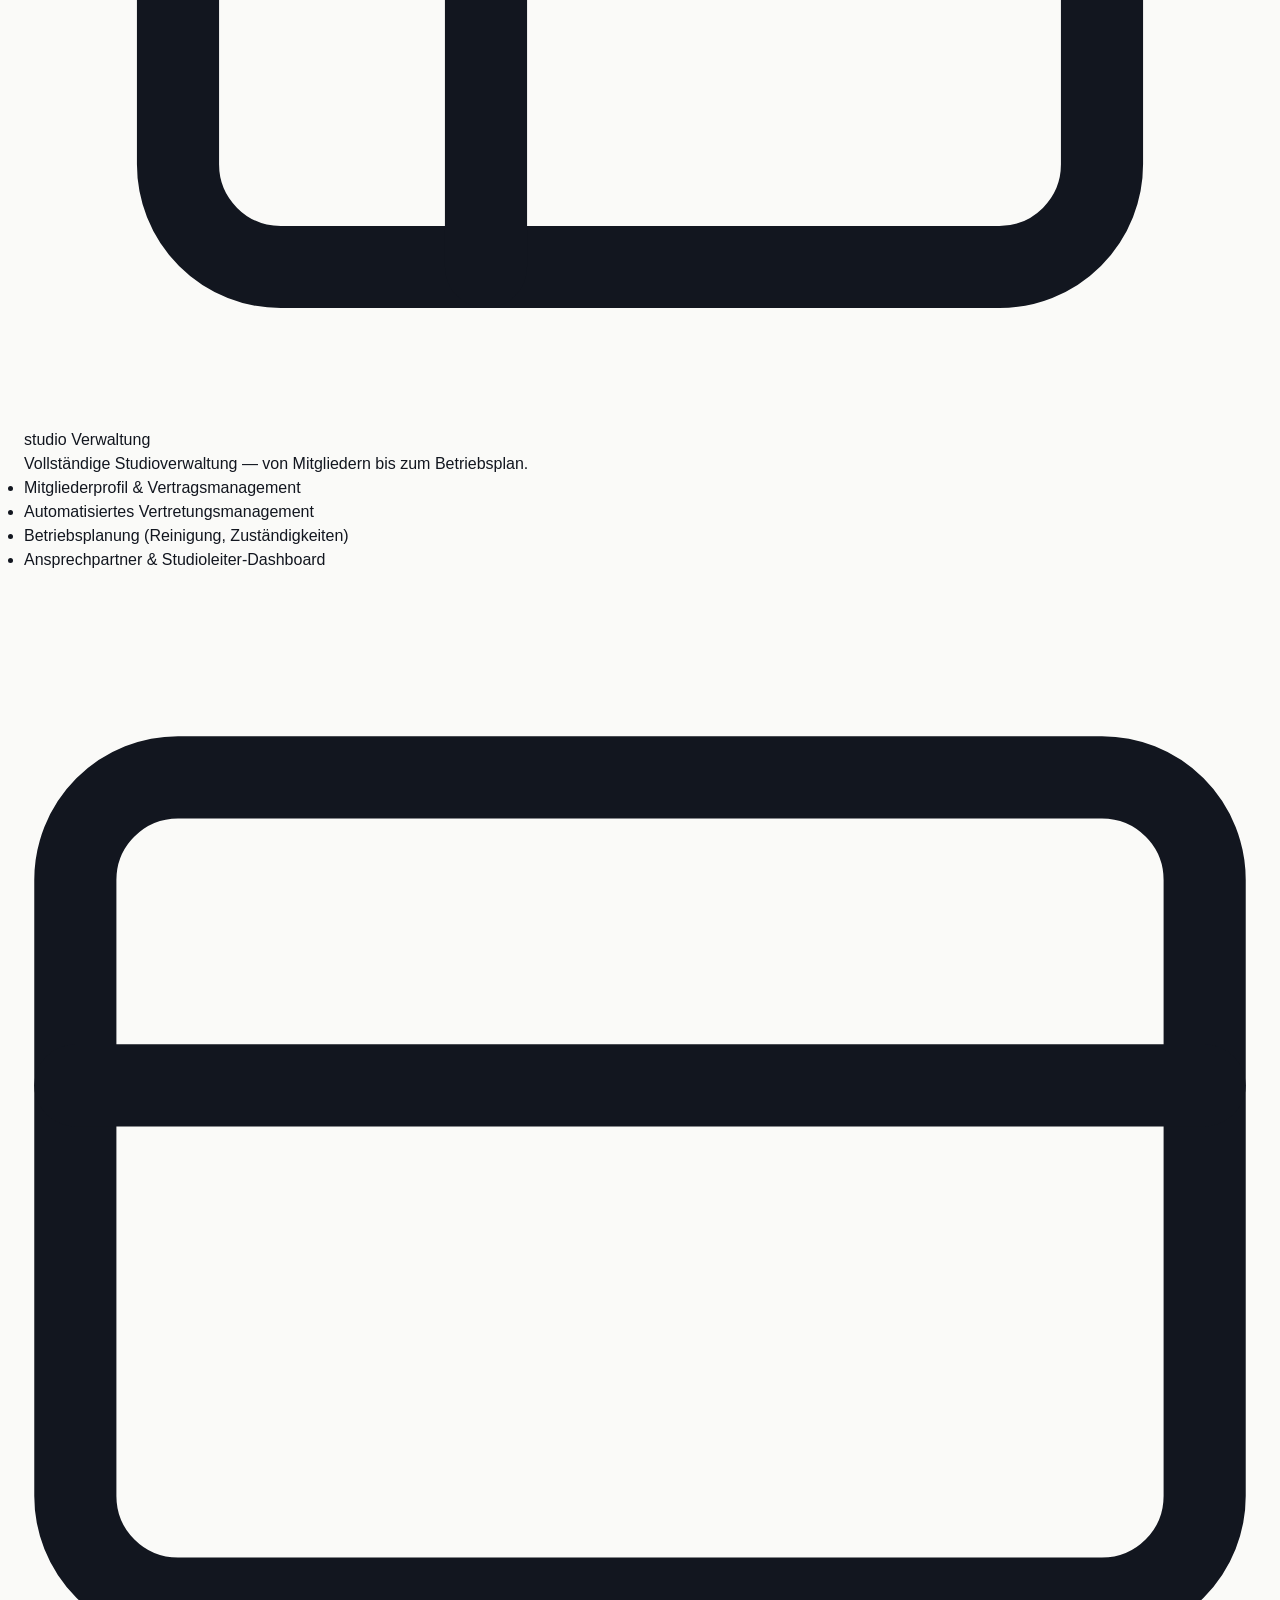
==== commit a6e03173: "#563: Kostenrechner auf den Stand der Startseite angeglichen, Stripe-Balken nur zu 70 % gezeichnet R" ====
--- a/index.html
+++ b/index.html
@@ -1,456 +1,328 @@
 <!DOCTYPE html>
 <html lang="de">
 <head>
-<meta charset="UTF-8">
-<meta name="viewport" content="width=device-width, initial-scale=1.0">
-<title>clublane — All-in-One Studio Management Software</title>
-<meta name="description" content="Die All-in-One Boutique Fitness Management Plattform. Buchung, Mitglieder, Zahlungen, App, Digital Signage und mehr — in einem System. Gebaut von Studio-Betreibern.">
-<link rel="canonical" href="https://clublane.one/">
-<meta name="robots" content="index, follow, max-image-preview:large, max-snippet:-1, max-video-preview:-1">
-
-<meta property="og:type" content="website">
-<meta property="og:site_name" content="clublane">
-<meta property="og:locale" content="de_DE">
-<meta property="og:url" content="https://clublane.one/">
-<meta property="og:title" content="clublane — All-in-One Studio Management Software">
-<meta property="og:description" content="Die All-in-One Boutique Fitness Management Plattform. Buchung, Mitglieder, Zahlungen, App, Digital Signage und mehr — in einem System. Gebaut von Studio-Betreibern.">
-<meta property="og:image" content="https://clublane.one/og-image.png">
-<meta property="og:image:width" content="1200">
-<meta property="og:image:height" content="630">
-<meta property="og:image:alt" content="clublane">
-
-<meta name="twitter:card" content="summary_large_image">
-<meta name="twitter:title" content="clublane — All-in-One Studio Management Software">
-<meta name="twitter:description" content="Die All-in-One Boutique Fitness Management Plattform. Buchung, Mitglieder, Zahlungen, App, Digital Signage und mehr — in einem System. Gebaut von Studio-Betreibern.">
-<meta name="twitter:image" content="https://clublane.one/og-image.png">
-
-<link rel="icon" href="favicon.ico" sizes="any">
-<link rel="icon" type="image/png" sizes="128x128" href="icons/clublane-ring-flat-navy-128.png">
-<link rel="apple-touch-icon" href="icons/clublane-ring-flat-navy-180.png">
-<link rel="preload" href="fonts/ibm-plex-mono-400-latin.woff2" as="font" type="font/woff2" crossorigin>
-<link rel="stylesheet" href="style.css?v=11">
-
-<script type="application/ld+json">
-{
-  "@context": "https://schema.org",
-  "@graph": [
-    {
-      "@type": "Organization",
-      "@id": "https://clublane.one/#organization",
-      "name": "Atvisory GmbH",
-      "legalName": "Atvisory GmbH",
-      "url": "https://clublane.one/",
-      "logo": "https://clublane.one/icons/clublane-ring-flat-navy-512.png",
-      "brand": { "@type": "Brand", "name": "clublane" },
-      "address": {
-        "@type": "PostalAddress",
-        "streetAddress": "Parsdorfer Str. 17b",
-        "postalCode": "85599",
-        "addressLocality": "Hergolding",
-        "addressCountry": "DE"
-      },
-      "vatID": "DE332038642",
-      "identifier": {
-        "@type": "PropertyValue",
-        "propertyID": "HRB",
-        "value": "HRB 257229 (Amtsgericht München)"
-      },
-      "founder": { "@type": "Person", "name": "Markus Kant" },
-      "contactPoint": {
-        "@type": "ContactPoint",
-        "contactType": "sales",
-        "url": "https://clublane.one/#kontakt",
-        "areaServed": "DE",
-        "availableLanguage": ["de"]
-      }
-    },
-    {
-      "@type": "WebSite",
-      "@id": "https://clublane.one/#website",
-      "url": "https://clublane.one/",
-      "name": "clublane",
-      "description": "Die All-in-One Boutique Fitness Management Plattform. Buchung, Mitglieder, Zahlungen, App, Digital Signage und mehr — in einem System.",
-      "inLanguage": "de",
-      "publisher": { "@id": "https://clublane.one/#organization" }
-    },
-    {
-      "@type": "WebPage",
-      "@id": "https://clublane.one/#webpage",
-      "url": "https://clublane.one/",
-      "name": "clublane — All-in-One Studio Management Software",
-      "description": "Die All-in-One Boutique Fitness Management Plattform. Buchung, Mitglieder, Zahlungen, App, Digital Signage und mehr — in einem System. Gebaut von Studio-Betreibern.",
-      "inLanguage": "de",
-      "dateModified": "2026-08-06",
-      "isPartOf": { "@id": "https://clublane.one/#website" },
-      "about": { "@id": "https://clublane.one/#software" },
-      "primaryImageOfPage": {
-        "@type": "ImageObject",
-        "url": "https://clublane.one/og-image.png",
-        "width": 1200,
-        "height": 630
-      }
-    },
-    {
-      "@type": "SoftwareApplication",
-      "@id": "https://clublane.one/#software",
-      "name": "clublane",
-      "url": "https://clublane.one/",
-      "description": "Dreizehn Module. Vollkommen integriert. All-in-One Boutique Fitness Management Plattform — gebaut von Studio-Betreibern für Studio-Betreiber.",
-      "applicationCategory": "BusinessApplication",
-      "operatingSystem": "Web",
-      "isPartOf": { "@id": "https://clublane.one/#website" },
-      "publisher": { "@id": "https://clublane.one/#organization" },
-      "featureList": [
-        "clublane.verwaltung",
-        "clublane.pay",
-        "clublane.app",
-        "clublane.webseite",
-        "clublane.shop",
-        "clublane.target",
-        "clublane.marketplace",
-        "clublane.community",
-        "clublane.vision",
-        "clublane.1:1",
-        "clublane.ai",
-        "clublane.space",
-        "clublane.reception"
-      ]
-    }
-  ]
-}
-</script>
-
-<style id="legal-card-css">
-.legal-layer{position:fixed;inset:0;z-index:300;display:flex;align-items:center;justify-content:center;padding:20px 16px;background:rgba(10,20,40,.34);-webkit-backdrop-filter:blur(3px);backdrop-filter:blur(3px);opacity:0;transition:opacity .18s ease}
-.legal-layer[hidden]{display:none}
-.legal-layer.is-open{opacity:1}
-.legal-layer:not(.is-pinned){pointer-events:none}
-.legal-layer:not(.is-pinned) .legal-card{pointer-events:auto}
-.legal-card{position:relative;width:100%;min-width:0;max-width:1000px;height:min(90vh,1000px);max-height:90vh;display:flex;flex-direction:column;background:var(--card);border-radius:20px;box-shadow:0 30px 80px rgba(0,0,0,.4);overflow:hidden;transform:translateY(8px) scale(.985);transition:transform .18s ease}
-.legal-layer.is-open .legal-card{transform:none}
-.legal-card-bar{flex:0 0 auto;display:flex;align-items:center;justify-content:space-between;gap:12px;padding:14px 18px;border-bottom:1px solid var(--hair);background:var(--card)}
-.legal-card-title{font-family:"IBM Plex Mono",monospace;font-size:10.5px;letter-spacing:.12em;text-transform:uppercase;color:var(--faint)}
-.legal-card-close{width:30px;height:30px;flex:0 0 auto;border:0;border-radius:50%;background:rgba(10,20,40,.06);color:var(--ink);font-size:14px;cursor:pointer;transition:background .15s}
-.legal-card-close:hover{background:rgba(10,20,40,.12)}
-.legal-card-body{flex:1 1 auto;min-width:0;overflow-y:auto;overscroll-behavior:contain;-webkit-overflow-scrolling:touch;padding:22px 26px 26px}
-.legal-card-body h3{font-size:clamp(21px,3.4vw,27px);font-weight:700;letter-spacing:-.02em;color:var(--ink);margin:0 0 6px}
-.legal-card-body h4{font-size:15.5px;font-weight:700;letter-spacing:-.01em;color:var(--ink);margin:24px 0 8px}
-.legal-card-body p,.legal-card-body address,.legal-card-body li{font-size:14px;line-height:1.68;color:var(--muted);font-style:normal}
-.legal-card-body p{margin:0 0 11px}
-.legal-card-body address{margin:0 0 11px}
-.legal-card-body ul{margin:0 0 11px 18px}
-.legal-card-body li{margin-bottom:4px}
-.legal-card-body strong{color:var(--ink);font-weight:600}
-.legal-card-body a{color:var(--accent-dark)}
-.legal-card-stand{font-family:"IBM Plex Mono",monospace;font-size:11.5px;line-height:1.55;color:var(--faint);margin:0 0 18px}
-.legal-card-tablewrap{overflow-x:auto;margin:0 0 14px}
-.legal-card-table{border-collapse:collapse;width:100%;min-width:420px;font-size:13px}
-.legal-card-table th,.legal-card-table td{text-align:left;padding:8px 10px;border-bottom:1px solid var(--hair);color:var(--muted);line-height:1.45;vertical-align:top}
-.legal-card-table th{color:var(--ink);font-weight:600;font-size:11.5px}
-@media (max-width:640px){
-  .legal-layer{padding:0}
-  .legal-card{max-width:none;max-height:100%;height:100%;border-radius:0}
-  .legal-card-body{padding:20px 20px 24px}
-}
-@media (prefers-reduced-motion:reduce){
-  .legal-layer,.legal-card{transition:none}
-}
-</style>
-<style id="mod-circle-css">
-.mc-wheel-wrap{display:flex;justify-content:center;margin:4px auto 24px}
-.mod-circle{position:relative;width:min(540px,90vw);aspect-ratio:1;margin:0 auto;isolation:isolate}
-.mc-glow{position:absolute;left:50%;top:50%;width:72%;aspect-ratio:1;transform:translate(-50%,-50%);z-index:0;pointer-events:none;background:radial-gradient(circle, rgba(37,99,235,.20), rgba(34,211,238,.10) 46%, transparent 70%);filter:blur(8px)}
-.mc-orbit{position:absolute;left:50%;top:50%;transform:translate(-50%,-50%);width:82%;aspect-ratio:1;border-radius:50%;pointer-events:none;z-index:1}
-.mc-orbit-1{border:1px solid rgba(37,99,235,.12)}
-.mc-orbit-2{width:56%;border:1px dashed rgba(37,99,235,.22);animation:mcSpin 100s linear infinite}
-@keyframes mcSpin{to{transform:translate(-50%,-50%) rotate(360deg)}}
-.mc-spokes{position:absolute;inset:0;width:100%;height:100%;z-index:1;opacity:0}
-@keyframes mcFade{from{opacity:0}to{opacity:1}}
-.mc-spokes line{stroke:url(#spokeGrad);stroke-width:.5;stroke-linecap:round}
-.mc-core{position:absolute;left:50%;top:50%;width:27%;aspect-ratio:1;border-radius:50%;z-index:4;transform:translate(-50%,-50%);opacity:0}
-@keyframes mcCoreIn{from{opacity:0;transform:translate(-50%,-50%) scale(.55)}to{opacity:1;transform:translate(-50%,-50%) scale(1)}}
-.mc-core-halo{position:absolute;inset:-16%;border-radius:50%;z-index:-1;background:radial-gradient(circle, rgba(59,130,246,.38), transparent 66%);animation:mcPulse 3.4s ease-in-out infinite}
-@keyframes mcPulse{0%,100%{transform:scale(.9);opacity:.5}50%{transform:scale(1.12);opacity:.92}}
-.mc-core-face{position:absolute;inset:0;border-radius:50%;display:flex;flex-direction:column;align-items:center;justify-content:center;text-align:center;gap:8px;background:#fffdf8;color:var(--ink);box-shadow:0 18px 44px rgba(20,80,190,.26), 0 0 0 1px rgba(37,99,235,.10), inset 0 2px 10px rgba(255,255,255,.9)}
-.mc-core-app{width:40%;max-width:56px;height:auto;border-radius:24%;box-shadow:0 6px 16px rgba(20,40,90,.24)}
-.mc-core-wm{font-size:clamp(13px,3.4vw,16px);font-weight:800;letter-spacing:-.01em;line-height:1}
-.mod-circle .brand-lane{background:linear-gradient(90deg,#3B82F6,#22D3EE);-webkit-background-clip:text;background-clip:text;-webkit-text-fill-color:transparent;color:transparent}
-.mod-circle .mod{position:absolute;transform:translate(-50%,-50%);z-index:3;display:flex;flex-direction:column;align-items:center;text-align:center;gap:7px;width:92px;background:transparent;border:0;padding:0;box-shadow:none;opacity:0}
-.mod-circle.reveal .mc-core{animation:mcCoreIn .65s cubic-bezier(.2,.8,.25,1.15) both}
-.mod-circle.reveal .mc-spokes{animation:mcFade .9s ease both;animation-delay:.35s}
-.mod-circle.reveal .mod{animation:mcNodeIn .5s ease both;animation-delay:calc(.2s + var(--i,0)*.045s)}
-@keyframes mcNodeIn{from{opacity:0;transform:translate(-50%,-50%) scale(.82)}to{opacity:1;transform:translate(-50%,-50%) scale(1)}}
-.mod-circle .mod .ic{width:48px;height:48px;border-radius:50%;background:#fff;color:var(--accent);display:flex;align-items:center;justify-content:center;box-shadow:0 7px 18px rgba(18,40,80,.13), 0 0 0 1px rgba(37,99,235,.10);transition:transform .18s ease, box-shadow .18s ease}
-.mod-circle .mod .ic svg{width:22px;height:22px}
-.mod-circle .mod:hover .ic{transform:translateY(-3px) scale(1.07);box-shadow:0 14px 26px rgba(18,40,80,.2), 0 0 0 1px rgba(37,99,235,.3)}
-.mod-circle .mod .nm{font-size:12.5px;line-height:1.15;font-weight:700;color:var(--ink)}
-.mod-circle .mod .nm .os{display:block}
-.mod-circle .mod .ds{display:none}
-@media (max-width:560px){
-  .mod-circle{width:94vw}
-  .mod-circle .mod{width:62px;gap:5px}
-  .mod-circle .mod .ic{width:38px;height:38px}
-  .mod-circle .mod .ic svg{width:18px;height:18px}
-  .mod-circle .mod .nm{font-size:10px}
-  .mc-core-app{max-width:42px}
-}
-@media (prefers-reduced-motion:reduce){
-  .mc-orbit-2,.mc-core-halo{animation:none}
-  .mod-circle .mod,.mc-core,.mc-spokes{opacity:1 !important;animation:none !important}
-}
-</style>
+  <meta charset="UTF-8">
+  <meta name="viewport" content="width=device-width, initial-scale=1.0">
+  <title>aelixirOS — All-in-One Studio Management Software</title>
+  <meta name="description" content="Die All-in-One Boutique Fitness Management Plattform. Buchung, Mitglieder, Zahlungen, App, Digital Signage und mehr — in einem System. Gebaut von Studio-Betreibern.">
+  <link rel="preconnect" href="https://fonts.googleapis.com">
+  <link rel="preconnect" href="https://fonts.gstatic.com" crossorigin>
+  <link href="https://fonts.googleapis.com/css2?family=Spectral:ital,wght@0,400;0,500;1,400;1,500&family=Hanken+Grotesk:wght@400;500;600;700&family=IBM+Plex+Mono:wght@400;500;600&display=swap" rel="stylesheet">
+  <link rel="stylesheet" href="aelixirOS-sereno.css">
+  <link rel="stylesheet" href="style.css">
 </head>
 <body>
 
-<div class="nav-shell">
-  <header class="site-nav">
-    <a class="logo" href="#">
-      <img src="icons/clublane-ring-weiss-ring-verlauf-180.png" alt="" width="22" height="22">
-      <span class="logo-s">clublane</span><span class="logo-os">.one</span>
-    </a>
-    <ul class="nav-links">
-      <li><a href="#features">Features</a></li>
-      <li><a href="#vergleich">Vergleich</a></li>
-      <li><a href="#kosten">Kosten</a></li>
-      <li><a href="#kontakt" data-contact>Demo</a></li>
-    </ul>
-    <div class="nav-right">
-      <a class="btn-pill" href="https://os.aelixir.de/login/clublane">Login</a>
-    </div>
-  </header>
-</div>
+<!-- NAV -->
+<header class="nav">
+  <div class="brand"><span class="brand__studio">aelixir</span><span class="brand__os">OS</span></div>
+  <nav class="nav__links">
+    <a href="#features">Plattform</a>
+    <a href="#vergleich">Vergleich</a>
+    <a href="#kosten">Kosten</a>
+    <a href="#kontakt">Demo</a>
+  </nav>
+  <a class="btn btn--ghost btn--sm" href="mailto:studioos.support@gmail.com">Demo anfragen</a>
+</header>
 
 <!-- HERO -->
 <section class="hero">
-  <div class="hero-inner">
-    <span class="eyebrow-pill on-dark"><span class="dot"></span>Introducing clublane.one</span>
-    <h1>Du führst dein Studio.<br>Den Rest übernimmt <span class="hero-glow-word"><span class="brand-club">club</span><span class="brand-lane">lane</span></span></h1>
-    <p class="hero-sub">Dreizehn Module. Vollkommen integriert. Gebaut von Studio-Betreibern — für Studio-Betreiber.</p>
-    <div class="hero-actions">
-      <a class="btn-pill" href="#kontakt" data-contact>Demo anfragen</a>
-      <a class="btn-ghost-dark" href="#features">Entdecken ↓</a>
-    </div>
-  </div>
-  <div class="marquee">
-    <div class="marquee-track">
-      <span class="m-chip">Boutique Fitness</span>
-      <span class="m-chip">Yoga &amp; Pilates</span>
-      <span class="m-chip">Kampfsport / Martial Arts</span>
-      <span class="m-chip">CrossFit &amp; Functional Training</span>
-      <span class="m-chip">Personal Training</span>
-      <span class="m-chip">Tanz &amp; Bewegung</span>
-      <span class="m-chip">Wellness &amp; Spa</span>
-      <span class="m-chip">Schwimmen &amp; Aqua</span>
-      <span class="m-chip">Klettern &amp; Outdoor</span>
-      <span class="m-chip">Massage</span>
-      <span class="m-chip">und vieles mehr …</span>
-      <!-- Duplikat für nahtlose Endlos-Schleife -->
-      <span class="m-chip" aria-hidden="true">Boutique Fitness</span>
-      <span class="m-chip" aria-hidden="true">Yoga &amp; Pilates</span>
-      <span class="m-chip" aria-hidden="true">Kampfsport / Martial Arts</span>
-      <span class="m-chip" aria-hidden="true">CrossFit &amp; Functional Training</span>
-      <span class="m-chip" aria-hidden="true">Personal Training</span>
-      <span class="m-chip" aria-hidden="true">Tanz &amp; Bewegung</span>
-      <span class="m-chip" aria-hidden="true">Wellness &amp; Spa</span>
-      <span class="m-chip" aria-hidden="true">Schwimmen &amp; Aqua</span>
-      <span class="m-chip" aria-hidden="true">Klettern &amp; Outdoor</span>
-      <span class="m-chip" aria-hidden="true">Massage</span>
-      <span class="m-chip" aria-hidden="true">und vieles mehr …</span>
-    </div>
+  <div class="eyebrow">Introducing aelixirOS</div>
+  <h1 class="hero__title">Du führst dein Studio. Den Rest übernimmt <span class="accent italic">aelixirOS</span>.</h1>
+  <p class="hero__lead">Vierzehn Module. Vollkommen integriert. Gebaut von Studio-Betreibern — für Studio-Betreiber.</p>
+  <div class="hero__actions">
+    <a class="btn btn--primary" href="mailto:studioos.support@gmail.com">Demo anfragen</a>
+    <a class="link-underline" href="#features">Die Plattform ansehen</a>
   </div>
 </section>
 
-<!-- INTRO -->
-<section class="intro-section">
-  <div class="wrap center reveal-io">
-    <span class="eyebrow-pill"><span class="dot"></span>Für wen</span>
-    <h2 class="sec-h2">Dein Studio ist einzigartig.<br>Deine Software sollte es auch sein.</h2>
-    <p class="sec-sub">Für alle, die mehr wollen als ein generisches Buchungssystem — vom Empfang bis zur Abrechnung, von der App bis zum Bildschirm im Studio.</p>
+<!-- SHOWCASE -->
+<div class="showcase">
+  <div class="showcase__frame">
+    <img class="showcase__img" src="Tops.png" alt="aelixirOS Dashboard">
+  </div>
+</div>
+
+<!-- STATS -->
+<section class="stats stats--3">
+  <div class="stats__item">
+    <div class="stats__num">14</div>
+    <div class="stats__label">Bereiche · ein System</div>
+  </div>
+  <div class="stats__item">
+    <div class="stats__num">100%</div>
+    <div class="stats__label">dein Branding</div>
+  </div>
+  <div class="stats__item">
+    <div class="stats__num">AI</div>
+    <div class="stats__label">nativ integriert</div>
   </div>
 </section>
 
-<!-- MODUL-RAD -->
-<section class="wheel-section">
-  <div class="wrap">
-    <div class="mc-wheel-wrap">
-      <div class="mod-circle" id="modCircle">
-        <div class="mc-glow"></div>
-        <div class="mc-orbit mc-orbit-1"></div>
-        <div class="mc-orbit mc-orbit-2"></div>
-        <svg class="mc-spokes" id="mcSpokes" viewBox="0 0 100 100" aria-hidden="true"><defs><radialGradient id="spokeGrad" cx="50" cy="50" r="41" gradientUnits="userSpaceOnUse"><stop offset="0" stop-color="#2563EB" stop-opacity=".55"/><stop offset=".55" stop-color="#3B82F6" stop-opacity=".26"/><stop offset="1" stop-color="#22D3EE" stop-opacity="0"/></radialGradient></defs></svg>
-        <div class="mc-core"><div class="mc-core-halo"></div><div class="mc-core-face"><img class="mc-core-app" src="icons/clublane-ring-spin-180.webp" alt="clublane" width="180" height="180" loading="lazy" decoding="async"><span class="mc-core-wm"><span>club</span><span class="brand-lane">lane</span></span></div></div>
-        <div class="mod"><span class="ic"><svg viewBox="0 0 24 24" fill="none" stroke="currentColor" stroke-width="1.6" stroke-linecap="round" stroke-linejoin="round"><rect x="3" y="3" width="18" height="18" rx="2"/><path d="M3 9h18M9 21V9"/></svg></span><div><div class="nm"><span class="os">verwaltung</span></div></div></div>
-        <div class="mod"><span class="ic"><svg viewBox="0 0 24 24" fill="none" stroke="currentColor" stroke-width="1.7" stroke-linecap="round" stroke-linejoin="round"><rect width="20" height="12" x="2" y="6" rx="2"/><circle cx="12" cy="12" r="2"/><path d="M6 12h.01M18 12h.01"/></svg></span><div><div class="nm"><span class="os">pay</span></div></div></div>
-        <div class="mod"><span class="ic"><svg viewBox="0 0 24 24" fill="none" stroke="currentColor" stroke-width="1.6" stroke-linecap="round" stroke-linejoin="round"><rect x="5" y="2" width="14" height="20" rx="2"/><path d="M12 18h.01"/></svg></span><div><div class="nm"><span class="os">app</span></div></div></div>
-        <div class="mod"><span class="ic"><svg viewBox="0 0 24 24" fill="none" stroke="currentColor" stroke-width="1.7" stroke-linecap="round" stroke-linejoin="round"><circle cx="12" cy="12" r="10"/><path d="M12 2a14.5 14.5 0 0 0 0 20 14.5 14.5 0 0 0 0-20"/><path d="M2 12h20"/></svg></span><div><div class="nm"><span class="os">webseite</span></div></div></div>
-        <div class="mod"><span class="ic"><svg viewBox="0 0 24 24" fill="none" stroke="currentColor" stroke-width="1.7" stroke-linecap="round" stroke-linejoin="round"><path d="M6 2 3 6v14a2 2 0 0 0 2 2h14a2 2 0 0 0 2-2V6l-3-4Z"/><path d="M3 6h18"/><path d="M16 10a4 4 0 0 1-8 0"/></svg></span><div><div class="nm"><span class="os">shop</span></div></div></div>
-        <div class="mod"><span class="ic"><svg viewBox="0 0 24 24" fill="none" stroke="currentColor" stroke-width="1.7" stroke-linecap="round" stroke-linejoin="round"><path d="m3 11 18-5v12L3 14v-3z"/><path d="M11.6 16.8a3 3 0 1 1-5.8-1.6"/></svg></span><div><div class="nm"><span class="os">target</span></div></div></div>
-        <div class="mod"><span class="ic"><svg viewBox="0 0 24 24" fill="none" stroke="currentColor" stroke-width="1.7" stroke-linecap="round" stroke-linejoin="round"><path d="M6 22V4a2 2 0 0 1 2-2h8a2 2 0 0 1 2 2v18Z"/><path d="M6 12H4a2 2 0 0 0-2 2v6a2 2 0 0 0 2 2h2"/><path d="M18 9h2a2 2 0 0 1 2 2v9a2 2 0 0 1-2 2h-2"/><path d="M10 6h4"/><path d="M10 10h4"/><path d="M10 14h4"/></svg></span><div><div class="nm"><span class="os">marketplace</span></div></div></div>
-        <div class="mod"><span class="ic"><svg viewBox="0 0 24 24" fill="none" stroke="currentColor" stroke-width="1.6" stroke-linecap="round" stroke-linejoin="round"><path d="M21 15a2 2 0 0 1-2 2H7l-4 4V5a2 2 0 0 1 2-2h14a2 2 0 0 1 2 2z"/></svg></span><div><div class="nm"><span class="os">community</span></div></div></div>
-        <div class="mod"><span class="ic"><svg viewBox="0 0 24 24" fill="none" stroke="currentColor" stroke-width="1.7" stroke-linecap="round" stroke-linejoin="round"><path d="M2.062 12.348a1 1 0 0 1 0-.696 10.75 10.75 0 0 1 19.876 0 1 1 0 0 1 0 .696 10.75 10.75 0 0 1-19.876 0"/><circle cx="12" cy="12" r="3"/></svg></span><div><div class="nm"><span class="os">vision</span></div></div></div>
-        <div class="mod"><span class="ic"><svg viewBox="0 0 24 24" fill="none" stroke="currentColor" stroke-width="1.6" stroke-linecap="round" stroke-linejoin="round"><path d="M6 4v16M18 4v16M6 12h12M2 7h4M18 7h4M2 17h4M18 17h4"/></svg></span><div><div class="nm"><span class="os">1:1</span></div></div></div>
-        <div class="mod"><span class="ic"><svg viewBox="0 0 24 24" fill="none" stroke="currentColor" stroke-width="1.7" stroke-linecap="round" stroke-linejoin="round"><path d="m21.64 3.64-1.28-1.28a1.21 1.21 0 0 0-1.72 0L2.36 18.64a1.21 1.21 0 0 0 0 1.72l1.28 1.28a1.2 1.2 0 0 0 1.72 0L21.64 5.36a1.2 1.2 0 0 0 0-1.72"/><path d="m14 7 3 3"/><path d="M5 6v4"/><path d="M19 14v4"/><path d="M10 2v2"/><path d="M7 8H3"/><path d="M21 16h-4"/><path d="M11 3H9"/></svg></span><div><div class="nm"><span class="os">ai</span></div></div></div>
-        <div class="mod"><span class="ic"><svg viewBox="0 0 24 24" fill="none" stroke="currentColor" stroke-width="1.6" stroke-linecap="round" stroke-linejoin="round"><path d="M1 6s5-2 11-2 11 2 11 2"/><path d="M5 10s3-1 7-1 7 1 7 1"/><path d="M9 14s1.5-.5 3-.5 3 .5 3 .5"/><line x1="12" y1="18" x2="12" y2="22"/></svg></span><div><div class="nm"><span class="os">space</span></div></div></div>
-        <div class="mod"><span class="ic"><svg viewBox="0 0 24 24" fill="none" stroke="currentColor" stroke-width="1.6" stroke-linecap="round" stroke-linejoin="round"><path d="M22 16.92v3a2 2 0 0 1-2.18 2 19.8 19.8 0 0 1-8.63-3.07A19.5 19.5 0 0 1 4.72 12a19.8 19.8 0 0 1-3.07-8.67A2 2 0 0 1 3.63 1h3a2 2 0 0 1 2 1.72c.13.96.36 1.9.7 2.81a2 2 0 0 1-.45 2.11L7.91 8.6a16 16 0 0 0 6 6l.96-.96a2 2 0 0 1 2.11-.45c.91.34 1.85.57 2.81.7A2 2 0 0 1 22 16.92z"/></svg></span><div><div class="nm"><span class="os">reception</span></div></div></div>
-      </div>
-    </div>
+<!-- FÜR WEN -->
+<section class="section section--center">
+  <div class="eyebrow">Für wen</div>
+  <h2 class="section__title">Dein Studio ist einzigartig.<br>Deine Software sollte es auch sein.</h2>
+  <p class="section__lead">Für alle, die mehr wollen als ein generisches Buchungssystem.</p>
+  <div class="chips" style="margin-top:34px;">
+    <span class="chip chip--filled">Boutique Fitness</span>
+    <span class="chip">Yoga &amp; Pilates</span>
+    <span class="chip">Kampfsport</span>
+    <span class="chip">CrossFit &amp; Functional</span>
+    <span class="chip">Personal Training</span>
+    <span class="chip">Tanz &amp; Bewegung</span>
+    <span class="chip">Wellness &amp; Spa</span>
+    <span class="chip">Schwimmen &amp; Aqua</span>
+    <span class="chip">Klettern &amp; Outdoor</span>
   </div>
 </section>
 
-<!-- TRUST / STATS -->
-<section class="trust-section">
-  <div class="wrap reveal-io">
-    <span class="eyebrow-pill on-dark"><span class="dot"></span>Auf einen Blick</span>
-    <h2 class="sec-h2">Ein System. Alle Zahlen im Griff.</h2>
-    <div class="trust-grid">
-      <div class="trust-card"><span class="trust-num">13</span><span class="trust-label">Module — ein System, keine Insellösungen</span></div>
-      <div class="trust-card"><span class="trust-num">100%</span><span class="trust-label">dein Branding, überall</span></div>
-      <div class="trust-card"><span class="trust-num">AI</span><span class="trust-label">nativ integriert, kein Add-on</span></div>
-      <div class="trust-card"><span class="trust-num">Dein Studio</span><span class="trust-label">nicht ein Marktplatz</span></div>
-    </div>
-  </div>
-</section>
-
-<!-- BENTO FEATURES -->
-<section class="bento-section" id="features">
-  <div class="wrap">
-    <div class="reveal-io" style="margin-bottom:8px">
-      <span class="eyebrow-pill"><span class="dot"></span>Die Plattform</span>
-      <h2 class="sec-h2">Alles, was du brauchst.<br>In einem System.</h2>
-      <p class="sec-sub">Kein Datenbruch. Kein manuelles Sync. Alle dreizehn Module teilen dieselbe Datenbasis, dieselben Mitgliederprofile, dieselbe Buchführung.</p>
-    </div>
-
-    <div class="bento-group">
-      <div class="bento-row reveal-io">
-        <div class="bento-card blue">
-          <div class="bento-icon"><svg viewBox="0 0 24 24" fill="none" stroke="currentColor" stroke-width="1.6" stroke-linecap="round" stroke-linejoin="round"><path d="m21.64 3.64-1.28-1.28a1.21 1.21 0 0 0-1.72 0L2.36 18.64a1.21 1.21 0 0 0 0 1.72l1.28 1.28a1.2 1.2 0 0 0 1.72 0L21.64 5.36a1.2 1.2 0 0 0 0-1.72"/><path d="m14 7 3 3"/><path d="M5 6v4"/><path d="M19 14v4"/><path d="M10 2v2"/><path d="M7 8H3"/><path d="M21 16h-4"/><path d="M11 3H9"/></svg></div>
-          <div class="bento-title">clublane<span style="color:var(--accent)">.ai</span></div>
-          <p class="bento-desc">KI-Integration für deinen Betrieb — von Texten bis zur Kursplanoptimierung.</p>
-          <div class="bento-tags">
-            <span class="b-tag">Kursplanoptimierung</span>
-            <span class="b-tag">KI-Texterstellung</span>
-            <span class="b-tag">Support-Automatisierung</span>
-            <span class="b-tag">Migrationsassistent</span>
-          </div>
-          <div class="mockup">
-            <div class="mockup-row"><span class="m-name">Auslastung Dienstag 18 Uhr</span><span class="m-tag">Empfehlung</span></div>
-            <div class="mockup-row"><span class="m-name">Reaktivierung — 12 Mitglieder</span><span class="m-tag">bereit</span></div>
-            <div class="mockup-bar"><span style="width:78%"></span></div>
-          </div>
+<!-- FEATURES -->
+<section class="features-section" id="features">
+  <div class="section-inner">
+    <span class="sec-label">Die Plattform</span>
+    <h2 class="sec-h2">Alles, was du brauchst.<br>In einem System.</h2>
+    <p class="sec-sub">Kein Datenbruch. Kein manuelles Sync. Alle vierzehn Module teilen dieselbe Datenbasis, dieselben Mitgliederprofile, dieselbe Buchführung.</p>
+    <div class="platform-shell">
+
+      <div class="platform-group">
+        <div class="group-divider">
+          <span class="group-tag">Das Besondere</span>
+          <span class="group-line"></span>
         </div>
-        <div class="bento-card cream">
-          <div class="bento-icon"><svg viewBox="0 0 24 24" fill="none" stroke="currentColor" stroke-width="1.6" stroke-linecap="round" stroke-linejoin="round"><rect x="5" y="2" width="14" height="20" rx="2"/><path d="M12 18h.01"/></svg></div>
-          <div class="bento-title">clublane<span style="color:var(--accent)">.app</span></div>
-          <p class="bento-desc">White-Label Mitglieder-App für iOS &amp; Android — mit deinem Branding.</p>
-          <div class="bento-tags">
-            <span class="b-tag">Buchung &amp; Check-in</span>
-            <span class="b-tag">Push &amp; Chat</span>
-            <span class="b-tag">Community</span>
+        <div class="group-row">
+          <div class="pmod">
+            <div class="pmod-icon"><svg viewBox="0 0 24 24" fill="none" stroke="currentColor" stroke-width="1.6" stroke-linecap="round" stroke-linejoin="round"><path d="M12 2l2.4 7.4H22l-6.2 4.5 2.4 7.4L12 17l-6.2 4.3 2.4-7.4L2 9.4h7.6z"/></svg></div>
+            <div class="pmod-name">studio <span>AI</span></div>
+            <p class="pmod-desc">KI-Integration für deinen Betrieb — von Texten bis Kursplanoptimierung.</p>
+            <ul class="pmod-list">
+              <li>Kursplanoptimierung für höhere Auslastung</li>
+              <li>KI-gestützte Texterstellung</li>
+              <li>Support-Automatisierung</li>
+              <li>AI-Migrationsassistent (s. unten)</li>
+            </ul>
+          </div>
+          <div class="pmod">
+            <div class="pmod-icon"><svg viewBox="0 0 24 24" fill="none" stroke="currentColor" stroke-width="1.6" stroke-linecap="round" stroke-linejoin="round"><path d="M6 4v16M18 4v16M6 12h12M2 7h4M18 7h4M2 17h4M18 17h4"/></svg></div>
+            <div class="pmod-name">studio <span>1:1</span></div>
+            <p class="pmod-desc">1:1 Personal Training mit individuellen Trainingsplänen und eigener Trainings-App.</p>
+            <ul class="pmod-list">
+              <li>Individuelle Trainingspläne mit umfangreichem Übungskatalog</li>
+              <li>Eigene Trainings-App für die Durchführung</li>
+              <li>Fortschrittstracking &amp; Check-ins</li>
+              <li>Session-Planung &amp; Dokumentation</li>
+            </ul>
+          </div>
+          <div class="pmod">
+            <div class="pmod-icon"><svg viewBox="0 0 24 24" fill="none" stroke="currentColor" stroke-width="1.6" stroke-linecap="round" stroke-linejoin="round"><rect x="5" y="2" width="14" height="20" rx="2"/><path d="M12 18h.01"/></svg></div>
+            <div class="pmod-name">studio <span>App</span></div>
+            <p class="pmod-desc">White-Label Mitglieder-App für iOS &amp; Android — mit deinem Branding.</p>
+            <ul class="pmod-list">
+              <li>Buchung, Check-in &amp; Kurspläne</li>
+              <li>Push-Notifications &amp; Chat</li>
+              <li>Community &amp; Challenges integriert</li>
+              <li>Personal Training Modul inklusive</li>
+            </ul>
+          </div>
+          <div class="pmod">
+            <div class="pmod-icon"><svg viewBox="0 0 24 24" fill="none" stroke="currentColor" stroke-width="1.6" stroke-linecap="round" stroke-linejoin="round"><rect x="2" y="3" width="20" height="14" rx="2"/><path d="M8 21h8"/><path d="M12 17v4"/></svg></div>
+            <div class="pmod-name">aelixirOS <span>Vision</span></div>
+            <p class="pmod-desc">Digital Signage System mit Hardwaremodul — Inhalte zentral aus aelixirOS steuern.</p>
+            <ul class="pmod-list">
+              <li>Hardwaremodul direkt am TV</li>
+              <li>Kursplan, Werbung &amp; Inhalte live</li>
+              <li>Mehrere Bildschirme, eine Quelle</li>
+              <li>Content-Verwaltung in aelixirOS</li>
+            </ul>
           </div>
         </div>
       </div>
 
-      <div class="bento-row rev reveal-io">
-        <div class="bento-card blue">
-          <div class="bento-icon"><svg viewBox="0 0 24 24" fill="none" stroke="currentColor" stroke-width="1.6" stroke-linecap="round" stroke-linejoin="round"><path d="M6 4v16M18 4v16M6 12h12M2 7h4M18 7h4M2 17h4M18 17h4"/></svg></div>
-          <div class="bento-title">clublane<span style="color:var(--accent)">.1:1</span></div>
-          <p class="bento-desc">Personal Training mit individuellen Plänen und eigener Trainings-App.</p>
-          <div class="bento-tags">
-            <span class="b-tag">Trainingspläne</span>
-            <span class="b-tag">Fortschrittstracking</span>
-          </div>
+      <div class="platform-group">
+        <div class="group-divider">
+          <span class="group-tag">Sichtbarkeit &amp; Wachstum</span>
+          <span class="group-line"></span>
         </div>
-        <div class="bento-card dark">
-          <div class="bento-icon"><svg viewBox="0 0 24 24" fill="none" stroke="currentColor" stroke-width="1.6" stroke-linecap="round" stroke-linejoin="round"><rect x="2" y="3" width="20" height="14" rx="2"/><path d="M8 21h8"/><path d="M12 17v4"/></svg></div>
-          <div class="bento-title">clublane<span style="color:var(--accent-bright)">.vision</span></div>
-          <p class="bento-desc">Digital Signage mit eigenem Hardwaremodul — Inhalte zentral aus clublane steuern.</p>
-          <div class="bento-tags">
-            <span class="b-tag">Plug &amp; Play</span>
-            <span class="b-tag">Live-Kursplan</span>
-            <span class="b-tag">Mehrere Bildschirme</span>
+        <div class="group-row">
+          <div class="pmod">
+            <div class="pmod-icon"><svg viewBox="0 0 24 24" fill="none" stroke="currentColor" stroke-width="1.6" stroke-linecap="round" stroke-linejoin="round"><circle cx="12" cy="12" r="10"/><path d="M2 12h20M12 2a15.3 15.3 0 0 1 4 10 15.3 15.3 0 0 1-4 10 15.3 15.3 0 0 1-4-10 15.3 15.3 0 0 1 4-10z"/></svg></div>
+            <div class="pmod-name">studio <span>Webseite</span></div>
+            <p class="pmod-desc">Deine persönliche Studio-Website mit integriertem CMS direkt aus aelixirOS — Buchung inklusive.</p>
+            <ul class="pmod-list">
+              <li>Eigene Website ohne Drittanbieter</li>
+              <li>Buchungs-Widget nahtlos integriert</li>
+              <li>SEO-optimiert &amp; DSGVO-konform</li>
+              <li>Kein separates CMS nötig</li>
+            </ul>
+          </div>
+          <div class="pmod">
+            <div class="pmod-icon"><svg viewBox="0 0 24 24" fill="none" stroke="currentColor" stroke-width="1.6" stroke-linecap="round" stroke-linejoin="round"><path d="M6 2 3 6v14a2 2 0 0 0 2 2h14a2 2 0 0 0 2-2V6l-3-4z"/><line x1="3" y1="6" x2="21" y2="6"/><path d="M16 10a4 4 0 0 1-8 0"/></svg></div>
+            <div class="pmod-name">studio <span>Shop</span></div>
+            <p class="pmod-desc">Integrierter Onlineshop — direkt in aelixirOS und der App. Kein Kassensystem nötig.</p>
+            <ul class="pmod-list">
+              <li>Merchandise, Supplements, Pakete</li>
+              <li>Kein Kassensystem nötig</li>
+              <li>Zahlungsabwicklung über studio Pay</li>
+              <li>Physische &amp; digitale Produkte</li>
+            </ul>
+          </div>
+          <div class="pmod">
+            <div class="pmod-icon"><svg viewBox="0 0 24 24" fill="none" stroke="currentColor" stroke-width="1.6" stroke-linecap="round" stroke-linejoin="round"><circle cx="12" cy="12" r="10"/><circle cx="12" cy="12" r="6"/><circle cx="12" cy="12" r="2"/></svg></div>
+            <div class="pmod-name">studio <span>Target</span></div>
+            <p class="pmod-desc">Marketing-Automatisierung, die deine Mitglieder zum richtigen Moment erreicht.</p>
+            <ul class="pmod-list">
+              <li>E-Mail Kampagnen &amp; Trigger-Flows</li>
+              <li>Reaktivierung inaktiver Mitglieder</li>
+              <li>Bewertungsmanagement</li>
+              <li>Self-Service-Leaderfassung</li>
+              <li>Loyalty- und Voucher-System</li>
+            </ul>
+          </div>
+          <div class="pmod">
+            <div class="pmod-icon"><svg viewBox="0 0 24 24" fill="none" stroke="currentColor" stroke-width="1.6" stroke-linecap="round" stroke-linejoin="round"><path d="M17 21v-2a4 4 0 0 0-4-4H5a4 4 0 0 0-4 4v2"/><circle cx="9" cy="7" r="4"/><path d="M23 21v-2a4 4 0 0 0-3-3.87"/><path d="M16 3.13a4 4 0 0 1 0 7.75"/></svg></div>
+            <div class="pmod-name">studio <span>Marketplace</span></div>
+            <p class="pmod-desc">Anbindung an Fitness-Marktplätze — neue Umsatzkanäle, neue Mitglieder.</p>
+            <ul class="pmod-list">
+              <li>Hansefit, Qualitrain u.a.</li>
+              <li>Automatische Abrechnung &amp; Verwaltung</li>
+              <li>Mitglieder-Import &amp; Zugangskontrolle</li>
+              <li>Reporting für Unternehmenspartner</li>
+            </ul>
           </div>
         </div>
       </div>
-    </div>
-
-    <div class="group-tag-row reveal-io"><span class="group-tag">Sichtbarkeit &amp; Wachstum</span><span class="group-tag-line"></span></div>
-    <div class="tile-grid reveal-io">
-      <div class="tile">
-        <div class="bento-icon"><svg viewBox="0 0 24 24" fill="none" stroke="currentColor" stroke-width="1.6" stroke-linecap="round" stroke-linejoin="round"><circle cx="12" cy="12" r="10"/><path d="M2 12h20M12 2a15.3 15.3 0 0 1 4 10 15.3 15.3 0 0 1-4 10 15.3 15.3 0 0 1-4-10 15.3 15.3 0 0 1 4-10z"/></svg></div>
-        <div class="tile-name">clublane<span>.webseite</span></div>
-        <p class="tile-desc">Deine Studio-Website mit CMS direkt aus clublane — Buchung inklusive.</p>
-      </div>
-      <div class="tile">
-        <div class="bento-icon"><svg viewBox="0 0 24 24" fill="none" stroke="currentColor" stroke-width="1.6" stroke-linecap="round" stroke-linejoin="round"><path d="M6 2 3 6v14a2 2 0 0 0 2 2h14a2 2 0 0 0 2-2V6l-3-4z"/><line x1="3" y1="6" x2="21" y2="6"/><path d="M16 10a4 4 0 0 1-8 0"/></svg></div>
-        <div class="tile-name">clublane<span>.shop</span></div>
-        <p class="tile-desc">Integrierter Onlineshop — kein Kassensystem nötig.</p>
-      </div>
-      <div class="tile">
-        <div class="bento-icon"><svg viewBox="0 0 24 24" fill="none" stroke="currentColor" stroke-width="1.6" stroke-linecap="round" stroke-linejoin="round"><circle cx="12" cy="12" r="10"/><circle cx="12" cy="12" r="6"/><circle cx="12" cy="12" r="2"/></svg></div>
-        <div class="tile-name">clublane<span>.target</span></div>
-        <p class="tile-desc">Marketing-Automatisierung, die Mitglieder zum richtigen Moment erreicht.</p>
-      </div>
-      <div class="tile">
-        <div class="bento-icon"><svg viewBox="0 0 24 24" fill="none" stroke="currentColor" stroke-width="1.6" stroke-linecap="round" stroke-linejoin="round"><path d="M17 21v-2a4 4 0 0 0-4-4H5a4 4 0 0 0-4 4v2"/><circle cx="9" cy="7" r="4"/><path d="M23 21v-2a4 4 0 0 0-3-3.87"/><path d="M16 3.13a4 4 0 0 1 0 7.75"/></svg></div>
-        <div class="tile-name">clublane<span>.marketplace</span></div>
-        <p class="tile-desc">Anbindung an Urban Sports Club, Hansefit, Qualitrain u. a.</p>
-      </div>
-      <div class="tile">
-        <div class="bento-icon"><svg viewBox="0 0 24 24" fill="none" stroke="currentColor" stroke-width="1.6" stroke-linecap="round" stroke-linejoin="round"><path d="M21 15a2 2 0 0 1-2 2H7l-4 4V5a2 2 0 0 1 2-2h14a2 2 0 0 1 2 2z"/></svg></div>
-        <div class="tile-name">clublane<span>.community</span></div>
-        <p class="tile-desc">Community-Feed, Challenges, Direktnachrichten.</p>
-      </div>
-    </div>
-
-    <div class="group-tag-row reveal-io"><span class="group-tag">Betrieb &amp; Integration</span><span class="group-tag-line"></span></div>
-    <div class="tile-grid reveal-io">
-      <div class="tile">
-        <div class="bento-icon"><svg viewBox="0 0 24 24" fill="none" stroke="currentColor" stroke-width="1.6" stroke-linecap="round" stroke-linejoin="round"><rect x="3" y="3" width="18" height="18" rx="2"/><path d="M3 9h18M9 21V9"/></svg></div>
-        <div class="tile-name">clublane<span>.verwaltung</span></div>
-        <p class="tile-desc">Mitglieder, Verträge, Betriebs- &amp; Vertretungsplanung.</p>
-      </div>
-      <div class="tile">
-        <div class="bento-icon"><svg viewBox="0 0 24 24" fill="none" stroke="currentColor" stroke-width="1.6" stroke-linecap="round" stroke-linejoin="round"><rect x="1" y="4" width="22" height="16" rx="2"/><line x1="1" y1="10" x2="23" y2="10"/></svg></div>
-        <div class="tile-name">clublane<span>.pay</span></div>
-        <p class="tile-desc">Zahlungen via Stripe, SEPA &amp; Karte, Mahnwesen.</p>
-      </div>
-      <div class="tile">
-        <div class="bento-icon"><svg viewBox="0 0 24 24" fill="none" stroke="currentColor" stroke-width="1.6" stroke-linecap="round" stroke-linejoin="round"><path d="M1 6c0 0 5-2 11-2s11 2 11 2"/><path d="M5 10s3-1 7-1 7 1 7 1"/><path d="M9 14s1.5-.5 3-.5 3 .5 3 .5"/><line x1="12" y1="18" x2="12" y2="22"/></svg></div>
-        <div class="tile-name">clublane<span>.space</span></div>
-        <p class="tile-desc">Geräte- &amp; Gebäude-Monitoring via MQTT.</p>
-      </div>
-      <div class="tile">
-        <div class="bento-icon"><svg viewBox="0 0 24 24" fill="none" stroke="currentColor" stroke-width="1.6" stroke-linecap="round" stroke-linejoin="round"><path d="M22 16.92v3a2 2 0 0 1-2.18 2 19.79 19.79 0 0 1-8.63-3.07A19.5 19.5 0 0 1 4.72 12a19.79 19.79 0 0 1-3.07-8.67A2 2 0 0 1 3.63 1h3a2 2 0 0 1 2 1.72c.127.96.361 1.903.7 2.81a2 2 0 0 1-.45 2.11L7.91 8.6a16 16 0 0 0 6 6l.96-.96a2 2 0 0 1 2.11-.45c.907.339 1.85.573 2.81.7A2 2 0 0 1 22 16.92z"/></svg></div>
-        <div class="tile-name">clublane<span>.reception</span></div>
-        <p class="tile-desc">CTI-gestützte, schichtbasierte Anrufsteuerung.</p>
-      </div>
-      <div class="tile">
-        <div class="bento-icon"><svg viewBox="0 0 24 24" fill="none" stroke="currentColor" stroke-width="1.6" stroke-linecap="round" stroke-linejoin="round"><path d="M9 3H5a2 2 0 0 0-2 2v4"/><path d="M9 3h6"/><path d="M15 3h4a2 2 0 0 1 2 2v4"/><path d="M3 9v6"/><path d="M21 9v6"/><path d="M3 15v4a2 2 0 0 0 2 2h4"/><path d="M15 21h4a2 2 0 0 0 2-2v-4"/><path d="M9 21h6"/><circle cx="12" cy="12" r="3"/></svg></div>
-        <div class="tile-name">clublane<span>.labs</span></div>
-        <p class="tile-desc">Frühzeitiger Zugang zu neuen Modulen — direkt aus der Praxis.</p>
-      </div>
+
+      <div class="platform-group">
+        <div class="group-divider">
+          <span class="group-tag">Betrieb &amp; Integration</span>
+          <span class="group-line"></span>
+        </div>
+        <div class="group-row">
+          <div class="pmod">
+            <div class="pmod-icon"><svg viewBox="0 0 24 24" fill="none" stroke="currentColor" stroke-width="1.6" stroke-linecap="round" stroke-linejoin="round"><rect x="3" y="3" width="18" height="18" rx="2"/><path d="M3 9h18M9 21V9"/></svg></div>
+            <div class="pmod-name">studio <span>Verwaltung</span></div>
+            <p class="pmod-desc">Vollständige Studioverwaltung — von Mitgliedern bis zum Betriebsplan.</p>
+            <ul class="pmod-list">
+              <li>Mitgliederprofil &amp; Vertragsmanagement</li>
+              <li>Automatisiertes Vertretungsmanagement</li>
+              <li>Betriebsplanung (Reinigung, Zuständigkeiten)</li>
+              <li>Ansprechpartner &amp; Studioleiter-Dashboard</li>
+            </ul>
+          </div>
+          <div class="pmod">
+            <div class="pmod-icon"><svg viewBox="0 0 24 24" fill="none" stroke="currentColor" stroke-width="1.6" stroke-linecap="round" stroke-linejoin="round"><rect x="1" y="4" width="22" height="16" rx="2"/><line x1="1" y1="10" x2="23" y2="10"/></svg></div>
+            <div class="pmod-name">studio <span>Pay</span></div>
+            <p class="pmod-desc">Integrierte Zahlungsabwicklung via Stripe.</p>
+            <ul class="pmod-list">
+              <li>SEPA-Lastschrift &amp; Kreditkarte via Stripe</li>
+              <li>Stripe direkt integriert</li>
+              <li>Automatische Abrechnung &amp; Mahnwesen</li>
+              <li>Buchhaltungs-Anbindung (Lexoffice, DATEV)</li>
+            </ul>
+          </div>
+          <div class="pmod">
+            <div class="pmod-icon"><svg viewBox="0 0 24 24" fill="none" stroke="currentColor" stroke-width="1.6" stroke-linecap="round" stroke-linejoin="round"><path d="M21 15a2 2 0 0 1-2 2H7l-4 4V5a2 2 0 0 1 2-2h14a2 2 0 0 1 2 2z"/></svg></div>
+            <div class="pmod-name">studio <span>Community</span></div>
+            <p class="pmod-desc">Digitale Mitglieder-Community für mehr Bindung und Motivation.</p>
+            <ul class="pmod-list">
+              <li>Community-Feed in der Studio App</li>
+              <li>Challenges &amp; Erfolge teilen</li>
+              <li>Direktnachrichten &amp; Gruppen</li>
+              <li>Stärke deine Studio-Identität</li>
+            </ul>
+          </div>
+          <div class="pmod">
+            <div class="pmod-icon"><svg viewBox="0 0 24 24" fill="none" stroke="currentColor" stroke-width="1.6" stroke-linecap="round" stroke-linejoin="round"><path d="M1 6c0 0 5-2 11-2s11 2 11 2"/><path d="M5 10s3-1 7-1 7 1 7 1"/><path d="M9 14s1.5-.5 3-.5 3 .5 3 .5"/><line x1="12" y1="18" x2="12" y2="22"/></svg></div>
+            <div class="pmod-name">studio <span>Space</span></div>
+            <p class="pmod-desc">Geräte- &amp; Gebäude-Monitoring via MQTT — dein Studio immer im Blick.</p>
+            <ul class="pmod-list">
+              <li>Echtzeit-Status von Trainingsgeräten</li>
+              <li>Wartungsalarme &amp; Protokolle</li>
+              <li>Raumtemperatur, Auslastung &amp; mehr</li>
+              <li>IoT-ready für Smart Gym</li>
+            </ul>
+          </div>
+          <div class="pmod">
+            <div class="pmod-icon"><svg viewBox="0 0 24 24" fill="none" stroke="currentColor" stroke-width="1.6" stroke-linecap="round" stroke-linejoin="round"><path d="M22 16.92v3a2 2 0 0 1-2.18 2 19.79 19.79 0 0 1-8.63-3.07A19.5 19.5 0 0 1 4.72 12a19.79 19.79 0 0 1-3.07-8.67A2 2 0 0 1 3.63 1h3a2 2 0 0 1 2 1.72c.127.96.361 1.903.7 2.81a2 2 0 0 1-.45 2.11L7.91 8.6a16 16 0 0 0 6 6l.96-.96a2 2 0 0 1 2.11-.45c.907.339 1.85.573 2.81.7A2 2 0 0 1 22 16.92z"/></svg></div>
+            <div class="pmod-name">studio <span>Reception</span></div>
+            <p class="pmod-desc">CTI-gestützte, schichtbasierte Anrufsteuerung — wer Dienst hat, ist erreichbar. Automatisch, ohne manuelle Umleitung.</p>
+            <ul class="pmod-list">
+              <li>CTI-Integration: Telefonie direkt in aelixirOS</li>
+              <li>Dienstplan-gesteuerte Anrufweiterleitung</li>
+              <li>Immer der richtige Ansprechpartner zur richtigen Zeit</li>
+              <li>Kein verpasster Anruf im laufenden Betrieb</li>
+            </ul>
+          </div>
+          <div class="pmod">
+            <div class="pmod-icon"><svg viewBox="0 0 24 24" fill="none" stroke="currentColor" stroke-width="1.6" stroke-linecap="round" stroke-linejoin="round"><path d="M9 3H5a2 2 0 0 0-2 2v4"/><path d="M9 3h6"/><path d="M15 3h4a2 2 0 0 1 2 2v4"/><path d="M3 9v6"/><path d="M21 9v6"/><path d="M3 15v4a2 2 0 0 0 2 2h4"/><path d="M15 21h4a2 2 0 0 0 2-2v-4"/><path d="M9 21h6"/><circle cx="12" cy="12" r="3"/></svg></div>
+            <div class="pmod-name">studio <span>Labs</span></div>
+            <p class="pmod-desc">Neue Features zuerst — entwickelt aus der Praxis, getestet mit echten Studios. Wir werden besser, weil du es bist.</p>
+            <ul class="pmod-list">
+              <li>Frühzeitiger Zugang zu neuen Modulen</li>
+              <li>Dein Feedback formt das Produkt</li>
+              <li>Direkte Linie ins Entwicklungsteam</li>
+              <li>Wir wachsen mit dir — nicht an dir vorbei</li>
+            </ul>
+          </div>
+        </div>
+      </div>
+
     </div>
   </div>
 </section>
 
 <!-- VISION SPOTLIGHT -->
 <section class="vision-section">
-  <div class="wrap reveal-io">
-    <div class="vision-card">
-      <div class="vision-grid">
-        <div>
-          <span class="eyebrow-pill"><span class="dot"></span>clublane.vision</span>
-          <h2 class="sec-h2" style="max-width:14ch">Digital Signage — direkt auf deine Monitore.</h2>
-          <p class="sec-sub" style="margin-bottom:0">Kurspläne, Live-Inhalte und Werbung — zentral aus clublane gesteuert. Kein Drittanbieter, kein separates System.</p>
+  <div class="section-inner" style="text-align:center">
+    <span class="sec-label">aelixirOS Vision</span>
+    <h2 class="sec-h2">Digital Signage aus deinem aelixirOS direkt auf deine Monitore und Tablets.</h2>
+    <p class="sec-sub">Kurspläne, Live-Inhalte und Werbung — zentral gesteuert. Kein Drittanbieter, kein separates System.</p>
+    <div class="vision-imgs">
+      <div class="vision-img-item product">
+        <img src="./aelixirOSvision.png" alt="aelixirOS Vision Hardwaremodul" loading="lazy">
+        <span class="vision-img-caption">aelixirOS Vision Hardwaremodul</span>
+      </div>
+      <div class="vision-img-item example">
+        <img src="./studioexample.png" alt="aelixirOS Vision – Inhalte auf dem Bildschirm" loading="lazy">
+        <span class="vision-img-caption">Inhalte auf dem Bildschirm</span>
+      </div>
+    </div>
+    <div class="vision-pills">
+      <div class="vision-pill">
+        <div class="vision-pill-icon">
+          <svg viewBox="0 0 24 24" fill="none" stroke="currentColor" stroke-width="1.6" stroke-linecap="round" stroke-linejoin="round">
+            <path d="M12 2v10"/><path d="M18.4 6.6a9 9 0 1 1-12.77-.04"/>
+          </svg>
         </div>
-        <img class="vision-img vision-img-studio" src="studioexample.webp" style="height:auto" alt="clublane.vision – Inhalte auf dem Bildschirm" loading="lazy" decoding="async" width="1600" height="1670">
-        <img class="vision-img" src="clublaneVision.webp" style="height:auto" alt="clublane.vision Hardwaremodul" loading="lazy" decoding="async" width="1600" height="873">
-        <div class="vision-pills">
-          <div class="vision-pill"><strong>Plug &amp; Play</strong><p>Direkt am TV anschließen — läuft sofort.</p></div>
-          <div class="vision-pill"><strong>Zentrale Steuerung</strong><p>Alle Bildschirme aus einem Ort.</p></div>
-          <div class="vision-pill"><strong>Live-Inhalte</strong><p>Kursplan &amp; Belegung aktuell.</p></div>
-          <div class="vision-pill"><strong>Eigene Hardware</strong><p>Vollständig integriert, kein Drittanbieter.</p></div>
+        <strong>Plug &amp; Play</strong>
+        <p>Modul direkt am TV anschließen — läuft sofort, ohne IT-Aufwand.</p>
+      </div>
+      <div class="vision-pill">
+        <div class="vision-pill-icon">
+          <svg viewBox="0 0 24 24" fill="none" stroke="currentColor" stroke-width="1.6" stroke-linecap="round" stroke-linejoin="round">
+            <rect x="2" y="3" width="20" height="14" rx="2"/><path d="M8 21h8"/><path d="M12 17v4"/>
+          </svg>
         </div>
+        <strong>Zentrale Steuerung</strong>
+        <p>Alle Bildschirme im Studio aus aelixirOS heraus verwalten.</p>
+      </div>
+      <div class="vision-pill">
+        <div class="vision-pill-icon">
+          <svg viewBox="0 0 24 24" fill="none" stroke="currentColor" stroke-width="1.6" stroke-linecap="round" stroke-linejoin="round">
+            <polyline points="22 12 18 12 15 21 9 3 6 12 2 12"/>
+          </svg>
+        </div>
+        <strong>Live-Inhalte</strong>
+        <p>Kursplan, Belegung &amp; Werbung aktualisieren sich automatisch.</p>
+      </div>
+      <div class="vision-pill">
+        <div class="vision-pill-icon">
+          <svg viewBox="0 0 24 24" fill="none" stroke="currentColor" stroke-width="1.6" stroke-linecap="round" stroke-linejoin="round">
+            <circle cx="12" cy="12" r="10"/><path d="m9 12 2 2 4-4"/>
+          </svg>
+        </div>
+        <strong>Designed for aelixirOS</strong>
+        <p>Eigens entwickelte Hardware — vollständig integriert, kein Drittanbieter.</p>
       </div>
     </div>
   </div>
@@ -458,99 +330,309 @@
 
 <!-- COMPARISON -->
 <section class="comparison-section" id="vergleich">
-  <div class="wrap reveal-io">
-    <span class="eyebrow-pill"><span class="dot"></span>Vergleich</span>
-    <h2 class="sec-h2">clublane — die einzige All-in-one Lösung</h2>
+  <div class="section-inner">
+    <span class="sec-label">Vergleich</span>
+    <h2 class="sec-h2">aelixirOS — die einzige All-in-one Lösung</h2>
     <p class="sec-sub">Auf Basis öffentlich verfügbarer Produktinformationen (Stand 2026). Alle Anbieter entwickeln sich weiter.</p>
 
-    <div class="table-card">
-      <div class="table-wrap">
-        <table>
-          <thead>
-            <tr>
-              <th class="th-feat" scope="col">Feature</th>
-              <th class="th-studio" scope="col"><span class="th-nm">clublane</span><span class="th-tg">vom Betreiber · für Betreiber</span></th>
-              <th class="th-comp" scope="col">bsport</th>
-              <th class="th-comp" scope="col">Eversports</th>
-            </tr>
-          </thead>
-          <tbody>
-            <tr class="cat-row"><td colspan="4">Buchung &amp; Betrieb</td></tr>
-            <tr><td>Online-Buchung (24/7, mobil)</td><td class="td-studio"><span class="yes">✓</span></td><td class="td-comp"><span class="yes">✓</span></td><td class="td-comp"><span class="yes">✓</span></td></tr>
-            <tr><td>Kursplan, Warteliste &amp; Auto-Nachrückung</td><td class="td-studio"><span class="yes">✓</span></td><td class="td-comp"><span class="yes">✓</span></td><td class="td-comp"><span class="yes">✓</span></td></tr>
-            <tr><td>Mitarbeiter- &amp; Trainerplanung</td><td class="td-studio"><span class="yes">✓</span></td><td class="td-comp"><span class="yes">✓</span></td><td class="td-comp"><span class="yes">✓</span></td></tr>
-            <tr><td>Betriebsplanung (Reinigung, Zuständigkeiten)<span class="fn">Reinigungspläne, Studioleiter, Ansprechpartner</span></td><td class="td-studio"><span class="unique">★ Einzigartig</span></td><td class="td-comp"><span class="no">—</span></td><td class="td-comp"><span class="no">—</span></td></tr>
-
-            <tr class="cat-row"><td colspan="4">Mitglieder &amp; Kommunikation</td></tr>
-            <tr><td>Mitgliederprofil &amp; Vertragsmanagement</td><td class="td-studio"><span class="yes">✓</span></td><td class="td-comp"><span class="yes">✓</span></td><td class="td-comp"><span class="yes">✓</span></td></tr>
-            <tr><td>Automatische Benachrichtigungen (E-Mail, Push)</td><td class="td-studio"><span class="yes">✓</span></td><td class="td-comp"><span class="yes">✓</span></td><td class="td-comp"><span class="part">Begrenzt</span></td></tr>
-            <tr><td>Mitglieder-Community &amp; Social Features<span class="fn">Community-Feed, Challenges, Direktnachrichten</span></td><td class="td-studio"><span class="yes">✓</span></td><td class="td-comp"><span class="part">Begrenzt</span></td><td class="td-comp"><span class="part">Begrenzt</span></td></tr>
-
-            <tr class="cat-row"><td colspan="4">Zahlungen</td></tr>
-            <tr><td>SEPA-Lastschrift &amp; Kreditkarte</td><td class="td-studio"><span class="yes">✓</span></td><td class="td-comp"><span class="yes">✓</span></td><td class="td-comp"><span class="yes">✓</span></td></tr>
-            <tr><td>Stripe direkt — native Integration<span class="fn">Direkte Stripe-Anbindung ohne zusätzliche Middleware</span></td><td class="td-studio"><span class="yes">✓</span></td><td class="td-comp"><span class="yes">✓</span></td><td class="td-comp"><span class="yes">✓</span></td></tr>
-            <tr><td>Buchhaltungs-Anbindung (Lexoffice, DATEV)<span class="fn">Steuerexport für Buchführungssoftware</span></td><td class="td-studio"><span class="yes">✓</span></td><td class="td-comp"><span class="part">Begrenzt</span></td><td class="td-comp"><span class="part">Begrenzt</span></td></tr>
-
-            <tr class="cat-row"><td colspan="4">App &amp; Branding</td></tr>
-            <tr><td>White-Label App (iOS &amp; Android)</td><td class="td-studio"><span class="yes">✓</span></td><td class="td-comp"><span class="yes">✓</span></td><td class="td-comp"><span class="part">Ab höherem Tarif</span></td></tr>
-            <tr><td>Vollständiges Branding (Logo, Farben)</td><td class="td-studio"><span class="yes">✓</span></td><td class="td-comp"><span class="yes">✓</span></td><td class="td-comp"><span class="part">Eingeschränkt</span></td></tr>
-            <tr><td>Studio-Website Builder<span class="fn">Eigene Website direkt aus clublane, Buchung integriert</span></td><td class="td-studio"><span class="unique">★ Einzigartig</span></td><td class="td-comp"><span class="no">—</span></td><td class="td-comp"><span class="no">—</span></td></tr>
-
-            <tr class="cat-row"><td colspan="4">Marketing &amp; Analytics</td></tr>
-            <tr><td>E-Mail Marketing &amp; Automatisierungen</td><td class="td-studio"><span class="yes">✓</span></td><td class="td-comp"><span class="yes">✓</span></td><td class="td-comp"><span class="part">Begrenzt</span></td></tr>
-            <tr><td>Umsatz- &amp; Belegungsdashboard</td><td class="td-studio"><span class="yes">✓</span></td><td class="td-comp"><span class="yes">✓</span></td><td class="td-comp"><span class="yes">✓</span></td></tr>
-            <tr><td>Bewertungsmanagement</td><td class="td-studio"><span class="yes">✓</span></td><td class="td-comp"><span class="part">Begrenzt</span></td><td class="td-comp"><span class="yes">✓</span></td></tr>
-            <tr><td>clublane.marketplace-Anbindung<span class="fn">Urban Sports Club, Hansefit, Qualitrain u.a.</span></td><td class="td-studio"><span class="yes">✓</span></td><td class="td-comp"><span class="part">Begrenzt</span></td><td class="td-comp"><span class="part">Begrenzt</span></td></tr>
-
-            <tr class="cat-row"><td colspan="4">Einzigartiges in clublane</td></tr>
-            <tr><td>Digital Signage (clublane.vision)<span class="fn">Hardwaremodul am TV — Inhalte aus clublane steuern</span></td><td class="td-studio"><span class="unique">★ Einzigartig</span></td><td class="td-comp"><span class="no">—</span></td><td class="td-comp"><span class="no">—</span></td></tr>
-            <tr><td>Integrierter Onlineshop<span class="fn">Merchandise, Supplements, digitale Produkte</span></td><td class="td-studio"><span class="unique">★ Einzigartig</span></td><td class="td-comp"><span class="part">Begrenzt</span></td><td class="td-comp"><span class="no">—</span></td></tr>
-            <tr><td>1:1 Personal Training<span class="fn">individuelle Trainingspläne, Trainings-App, Fortschrittstracking</span></td><td class="td-studio"><span class="unique">★ Einzigartig</span></td><td class="td-comp"><span class="no">—</span></td><td class="td-comp"><span class="no">—</span></td></tr>
-            <tr><td>Smart Monitoring via MQTT<span class="fn">Geräte, Räume, Smart Geräte — Echtzeit-Status</span></td><td class="td-studio"><span class="unique">★ Einzigartig</span></td><td class="td-comp"><span class="no">—</span></td><td class="td-comp"><span class="no">—</span></td></tr>
-            <tr><td>Szenen Steuerung für Trainer<span class="fn">Smart Geräte — Licht, Ton, Duft — per Szene automatisch steuern</span></td><td class="td-studio"><span class="unique">★ Einzigartig</span></td><td class="td-comp"><span class="no">—</span></td><td class="td-comp"><span class="no">—</span></td></tr>
-            <tr><td>clublane.reception — CTI-Anrufsteuerung<span class="fn">Schichtbasierte Weiterleitung via CTI-Integration — kein verpasster Anruf</span></td><td class="td-studio"><span class="unique">★ Einzigartig</span></td><td class="td-comp"><span class="no">—</span></td><td class="td-comp"><span class="no">—</span></td></tr>
-            <tr><td>AI-Integration &amp; Migrationsassistent<span class="fn">KI-gestützter Wechsel von bsport, Eversports &amp; anderen</span></td><td class="td-studio"><span class="unique">★ Einzigartig</span></td><td class="td-comp"><span class="no">—</span></td><td class="td-comp"><span class="no">—</span></td></tr>
-
-            <tr class="cat-row"><td colspan="4">Plattform</td></tr>
-            <tr><td>Multi-Standort</td><td class="td-studio"><span class="yes">✓</span></td><td class="td-comp"><span class="yes">✓</span></td><td class="td-comp"><span class="yes">✓</span></td></tr>
-            <tr><td>DSGVO-konform (EU-Hosting)</td><td class="td-studio"><span class="yes">✓</span></td><td class="td-comp"><span class="yes">✓</span></td><td class="td-comp"><span class="yes">✓</span></td></tr>
-            <tr><td>Von Studio-Betreibern entwickelt</td><td class="td-studio"><span class="unique">★ Einzigartig</span></td><td class="td-comp"><span class="no">—</span></td><td class="td-comp"><span class="no">—</span></td></tr>
-            <tr><td>Migrations-Assistent mit AI-Unterstützung<span class="fn">KI-gestützter Wechsel von bsport, Eversports &amp; anderen — automatisiert &amp; begleitet</span></td><td class="td-studio"><span class="unique">★ Einzigartig</span></td><td class="td-comp"><span class="no">—</span></td><td class="td-comp"><span class="no">—</span></td></tr>
-          </tbody>
-        </table>
-      </div>
+    <div class="table-wrap">
+      <table>
+        <thead>
+          <tr>
+            <th class="th-feat">Feature</th>
+            <th class="th-studio">
+              <span class="th-nm">aelixirOS</span>
+              <span class="th-tg">vom Betreiber · für Betreiber</span>
+            </th>
+            <th class="th-comp">bsport</th>
+            <th class="th-comp">Eversports</th>
+          </tr>
+        </thead>
+        <tbody>
+
+          <tr class="cat-row"><td colspan="4">Buchung &amp; Betrieb</td></tr>
+          <tr>
+            <td>Online-Buchung (24/7, mobil)</td>
+            <td class="td-studio"><span class="yes">✓</span></td>
+            <td class="td-comp"><span class="yes">✓</span></td>
+            <td class="td-comp"><span class="yes">✓</span></td>
+          </tr>
+          <tr>
+            <td>Kursplan, Warteliste &amp; Auto-Nachrückung</td>
+            <td class="td-studio"><span class="yes">✓</span></td>
+            <td class="td-comp"><span class="yes">✓</span></td>
+            <td class="td-comp"><span class="yes">✓</span></td>
+          </tr>
+          <tr>
+            <td>Mitarbeiter- &amp; Trainerplanung</td>
+            <td class="td-studio"><span class="yes">✓</span></td>
+            <td class="td-comp"><span class="yes">✓</span></td>
+            <td class="td-comp"><span class="yes">✓</span></td>
+          </tr>
+          <tr>
+            <td>
+              Betriebsplanung (Reinigung, Zuständigkeiten)
+              <span class="fn">Reinigungspläne, Studioleiter, Ansprechpartner</span>
+            </td>
+            <td class="td-studio"><span class="unique">★ Einzigartig</span></td>
+            <td class="td-comp"><span class="no">—</span></td>
+            <td class="td-comp"><span class="no">—</span></td>
+          </tr>
+
+          <tr class="cat-row"><td colspan="4">Mitglieder &amp; Kommunikation</td></tr>
+          <tr>
+            <td>Mitgliederprofil &amp; Vertragsmanagement</td>
+            <td class="td-studio"><span class="yes">✓</span></td>
+            <td class="td-comp"><span class="yes">✓</span></td>
+            <td class="td-comp"><span class="yes">✓</span></td>
+          </tr>
+          <tr>
+            <td>Automatische Benachrichtigungen (E-Mail, Push)</td>
+            <td class="td-studio"><span class="yes">✓</span></td>
+            <td class="td-comp"><span class="yes">✓</span></td>
+            <td class="td-comp"><span class="part">Begrenzt</span></td>
+          </tr>
+          <tr>
+            <td>
+              Mitglieder-Community &amp; Social Features
+              <span class="fn">Community-Feed, Challenges, Direktnachrichten</span>
+            </td>
+            <td class="td-studio"><span class="yes">✓</span></td>
+            <td class="td-comp"><span class="part">Begrenzt</span></td>
+            <td class="td-comp"><span class="part">Begrenzt</span></td>
+          </tr>
+
+          <tr class="cat-row"><td colspan="4">Zahlungen</td></tr>
+          <tr>
+            <td>SEPA-Lastschrift &amp; Kreditkarte</td>
+            <td class="td-studio"><span class="yes">✓</span></td>
+            <td class="td-comp"><span class="yes">✓</span></td>
+            <td class="td-comp"><span class="yes">✓</span></td>
+          </tr>
+          <tr>
+            <td>
+              Stripe direkt — native Integration
+              <span class="fn">Direkte Stripe-Anbindung ohne zusätzliche Middleware</span>
+            </td>
+            <td class="td-studio"><span class="unique">★ Einzigartig</span></td>
+            <td class="td-comp"><span class="no">—</span></td>
+            <td class="td-comp"><span class="no">—</span></td>
+          </tr>
+          <tr>
+            <td>
+              Buchhaltungs-Anbindung (Lexoffice, DATEV)
+              <span class="fn">Steuerexport für Buchführungssoftware</span>
+            </td>
+            <td class="td-studio"><span class="yes">✓</span></td>
+            <td class="td-comp"><span class="part">Begrenzt</span></td>
+            <td class="td-comp"><span class="part">Begrenzt</span></td>
+          </tr>
+
+          <tr class="cat-row"><td colspan="4">App &amp; Branding</td></tr>
+          <tr>
+            <td>White-Label App (iOS &amp; Android)</td>
+            <td class="td-studio"><span class="yes">✓</span></td>
+            <td class="td-comp"><span class="yes">✓</span></td>
+            <td class="td-comp"><span class="part">Ab höherem Tarif</span></td>
+          </tr>
+          <tr>
+            <td>Vollständiges Branding (Logo, Farben)</td>
+            <td class="td-studio"><span class="yes">✓</span></td>
+            <td class="td-comp"><span class="yes">✓</span></td>
+            <td class="td-comp"><span class="part">Eingeschränkt</span></td>
+          </tr>
+          <tr>
+            <td>
+              Studio-Website Builder
+              <span class="fn">Eigene Website direkt aus aelixirOS, Buchung integriert</span>
+            </td>
+            <td class="td-studio"><span class="unique">★ Einzigartig</span></td>
+            <td class="td-comp"><span class="no">—</span></td>
+            <td class="td-comp"><span class="no">—</span></td>
+          </tr>
+
+          <tr class="cat-row"><td colspan="4">Marketing &amp; Analytics</td></tr>
+          <tr>
+            <td>E-Mail Marketing &amp; Automatisierungen</td>
+            <td class="td-studio"><span class="yes">✓</span></td>
+            <td class="td-comp"><span class="yes">✓</span></td>
+            <td class="td-comp"><span class="part">Begrenzt</span></td>
+          </tr>
+          <tr>
+            <td>Umsatz- &amp; Belegungsdashboard</td>
+            <td class="td-studio"><span class="yes">✓</span></td>
+            <td class="td-comp"><span class="yes">✓</span></td>
+            <td class="td-comp"><span class="yes">✓</span></td>
+          </tr>
+          <tr>
+            <td>Bewertungsmanagement</td>
+            <td class="td-studio"><span class="yes">✓</span></td>
+            <td class="td-comp"><span class="part">Begrenzt</span></td>
+            <td class="td-comp"><span class="yes">✓</span></td>
+          </tr>
+          <tr>
+            <td>
+              studio Marketplace-Anbindung
+              <span class="fn">Hansefit, Qualitrain u.a.</span>
+            </td>
+            <td class="td-studio"><span class="yes">✓</span></td>
+            <td class="td-comp"><span class="part">Begrenzt</span></td>
+            <td class="td-comp"><span class="part">Begrenzt</span></td>
+          </tr>
+
+          <tr class="cat-row"><td colspan="4">Einzigartiges in aelixirOS</td></tr>
+          <tr>
+            <td>
+              Digital Signage (aelixirOS Vision)
+              <span class="fn">Hardwaremodul am TV — Inhalte aus aelixirOS steuern</span>
+            </td>
+            <td class="td-studio"><span class="unique">★ Einzigartig</span></td>
+            <td class="td-comp"><span class="no">—</span></td>
+            <td class="td-comp"><span class="no">—</span></td>
+          </tr>
+          <tr>
+            <td>
+              Integrierter Onlineshop
+              <span class="fn">Merchandise, Supplements, digitale Produkte</span>
+            </td>
+            <td class="td-studio"><span class="unique">★ Einzigartig</span></td>
+            <td class="td-comp"><span class="part">Begrenzt</span></td>
+            <td class="td-comp"><span class="no">—</span></td>
+          </tr>
+          <tr>
+            <td>
+              1:1 Personal Training
+              <span class="fn">individuelle Trainingspläne, Trainings-App, Fortschrittstracking</span>
+            </td>
+            <td class="td-studio"><span class="unique">★ Einzigartig</span></td>
+            <td class="td-comp"><span class="no">—</span></td>
+            <td class="td-comp"><span class="no">—</span></td>
+          </tr>
+          <tr>
+            <td>
+              Smart Monitoring via MQTT
+              <span class="fn">Geräte, Räume, Smart Geräte — Echtzeit-Status</span>
+            </td>
+            <td class="td-studio"><span class="unique">★ Einzigartig</span></td>
+            <td class="td-comp"><span class="no">—</span></td>
+            <td class="td-comp"><span class="no">—</span></td>
+          </tr>
+          <tr>
+            <td>
+              Szenen Steuerung für Trainer
+              <span class="fn">Smart Geräte — Licht, Ton, Duft — per Szene automatisch steuern</span>
+            </td>
+            <td class="td-studio"><span class="unique">★ Einzigartig</span></td>
+            <td class="td-comp"><span class="no">—</span></td>
+            <td class="td-comp"><span class="no">—</span></td>
+          </tr>
+          <tr>
+            <td>
+              studio Reception — CTI-Anrufsteuerung
+              <span class="fn">Schichtbasierte Weiterleitung via CTI-Integration — kein verpasster Anruf</span>
+            </td>
+            <td class="td-studio"><span class="unique">★ Einzigartig</span></td>
+            <td class="td-comp"><span class="no">—</span></td>
+            <td class="td-comp"><span class="no">—</span></td>
+          </tr>
+          <tr>
+            <td>
+              AI-Integration &amp; Migrationsassistent
+              <span class="fn">KI-gestützter Wechsel von bsport, Eversports &amp; anderen</span>
+            </td>
+            <td class="td-studio"><span class="unique">★ Einzigartig</span></td>
+            <td class="td-comp"><span class="no">—</span></td>
+            <td class="td-comp"><span class="no">—</span></td>
+          </tr>
+
+          <tr class="cat-row"><td colspan="4">Plattform</td></tr>
+          <tr>
+            <td>Multi-Standort</td>
+            <td class="td-studio"><span class="yes">✓</span></td>
+            <td class="td-comp"><span class="yes">✓</span></td>
+            <td class="td-comp"><span class="yes">✓</span></td>
+          </tr>
+          <tr>
+            <td>DSGVO-konform (EU-Hosting)</td>
+            <td class="td-studio"><span class="yes">✓</span></td>
+            <td class="td-comp"><span class="yes">✓</span></td>
+            <td class="td-comp"><span class="yes">✓</span></td>
+          </tr>
+          <tr>
+            <td>
+              Von Studio-Betreibern entwickelt
+            </td>
+            <td class="td-studio"><span class="unique">★ Einzigartig</span></td>
+            <td class="td-comp"><span class="no">—</span></td>
+            <td class="td-comp"><span class="no">—</span></td>
+          </tr>
+          <tr>
+            <td>
+              Migrations-Assistent mit AI-Unterstützung
+              <span class="fn">KI-gestützter Wechsel von bsport, Eversports &amp; anderen — automatisiert &amp; begleitet</span>
+            </td>
+            <td class="td-studio"><span class="unique">★ Einzigartig</span></td>
+            <td class="td-comp"><span class="no">—</span></td>
+            <td class="td-comp"><span class="no">—</span></td>
+          </tr>
+
+        </tbody>
+      </table>
     </div>
-    <p class="comp-disclaimer">★ Alleinstellungsmerkmale clublane &nbsp;·&nbsp; Angaben für bsport und Eversports basieren auf öffentlich verfügbaren Produktseiten und Preisübersichten (Stand 2026). Alle Anbieter entwickeln sich weiter — keine Gewähr auf Vollständigkeit. Keine Kaufberatung.</p>
+    <p class="comp-disclaimer">★ Alleinstellungsmerkmale aelixirOS &nbsp;·&nbsp; Angaben für bsport und Eversports basieren auf öffentlich verfügbaren Produktseiten und Preisübersichten (Stand 2026). Alle Anbieter entwickeln sich weiter — keine Gewähr auf Vollständigkeit. Keine Kaufberatung.</p>
   </div>
 </section>
 
 <!-- MIGRATION CALLOUT -->
-<section style="padding-top:0">
-  <div class="wrap reveal-io">
-    <div class="migration-card">
-      <div class="mig-icon">🤖</div>
-      <div>
-        <div class="mig-label">KI-gestützter Wechsel</div>
-        <h3 class="mig-h3">Migration zu clublane mit AI-Assistent, Netz und doppeltem Boden — in Tagen, nicht in Wochen.</h3>
-        <p class="mig-text">Der clublane AI-Migrationsassistent führt dich Schritt für Schritt durch den Wechsel. Mitglieder, Verträge, Kurspläne, Zahlungsdaten — alles strukturiert, geprüft und importiert. Kein Datenverlust, kein Chaos.</p>
-        <div class="mig-chips">
-          <span class="mig-chip">Von bsport</span>
-          <span class="mig-chip">Von Eversports</span>
-          <span class="mig-chip">Von Magicline</span>
-          <span class="mig-chip">Von anderen Systemen</span>
-        </div>
-        <a class="btn-pill" href="#kontakt" data-contact>Migration besprechen →</a>
-      </div>
+<div class="migration-section">
+  <div class="migration-callout">
+    <div class="mig-icon-wrap">🤖</div>
+    <div>
+      <div class="mig-label">KI-gestützter Wechsel</div>
+      <h3 class="mig-h3">Migration zu aelixirOS mit AI Assistent, Netz und doppeltem Boden — in Tagen, nicht in Wochen.</h3>
+      <p class="mig-text">Der aelixirOS AI-Migrationsassistent führt dich Schritt für Schritt durch den Wechsel. Mitglieder, Verträge, Kurspläne, Zahlungsdaten — alles strukturiert, geprüft und importiert. Kein Datenverlust, kein Chaos.</p>
+      <div class="mig-chips">
+        <span class="mig-chip">Von bsport</span>
+        <span class="mig-chip">Von Eversports</span>
+        <span class="mig-chip">Von Magicline</span>
+        <span class="mig-chip">Von anderen Systemen</span>
+      </div>
+      <a class="mig-cta" href="#kontakt">Migration besprechen →</a>
     </div>
   </div>
-</section>
+</div>
 
 <!-- COST CALCULATOR -->
 <section class="cost-section" id="kosten">
-  <div class="wrap reveal-io">
-    <span class="eyebrow-pill"><span class="dot"></span>Kostenvergleich</span>
+  <div class="section-inner" style="padding-top:64px">
+    <span class="sec-label">Kostenvergleich</span>
     <h2 class="sec-h2">Was zahlst du wirklich?</h2>
     <p class="sec-sub">Passe Jahresumsatz, Zahlungsmix und Plattformgebühren an — und sieh sofort, was der Vergleich für dein Studio bedeutet.</p>
+    <style>
+      /* #563: Bausteine des Vorbild-Rechners, die style.css dieser Seite nicht kennt (Monat/Jahr, Parameter, Zusatzzeilen) */
+      .kv-widget .panel-title-row{display:flex;align-items:center;justify-content:space-between;margin:0 0 18px}
+      .kv-widget .panel-title-row .panel-title{margin:0}
+      .kv-widget .unit-toggle{display:inline-flex;gap:2px;background:var(--track);border-radius:99px;padding:2px}
+      .kv-widget .unit-btn{border:0;background:transparent;font-family:"IBM Plex Mono",monospace;font-size:11px;font-weight:600;letter-spacing:.04em;color:var(--muted);padding:4px 11px;border-radius:99px;cursor:pointer;transition:background .15s,color .15s}
+      .kv-widget .unit-btn.is-active{background:var(--card);color:var(--ink);box-shadow:0 1px 2px rgba(0,0,0,.08)}
+      .kv-widget .ov{margin-top:14px;border:1px solid var(--hair);border-radius:12px;background:rgba(10,20,40,.02);padding:0 14px}
+      .kv-widget .ov>summary{cursor:pointer;padding:12px 2px;font-weight:600;font-size:13.5px;list-style:none;color:var(--ink)}
+      .kv-widget .ov>summary::-webkit-details-marker{display:none}
+      .kv-widget .ov>summary::before{content:"▸";color:var(--faint);margin-right:7px;display:inline-block}
+      .kv-widget .ov[open]>summary::before{content:"▾"}
+      .kv-widget .ov-note{font-size:11.5px;color:var(--muted);line-height:1.5;margin:0 0 12px}
+      .kv-widget .ov-grp{margin:0 0 13px}
+      .kv-widget .ov-grp>b{font-size:12px;display:block;margin:4px 0 7px;color:var(--ink)}
+      .kv-widget .ov-grid{display:grid;grid-template-columns:repeat(auto-fill,minmax(150px,1fr));gap:8px}
+      .kv-widget .ov-grid label{display:flex;flex-direction:column;font-size:11px;color:var(--muted);gap:3px}
+      .kv-widget .ov-grid input{font:inherit;font-size:13px;padding:6px 8px;border:1px solid var(--hair);border-radius:8px;background:#fff;width:100%}
+      .kv-widget .ov-grid input:focus{outline:2px solid rgba(176,141,79,.3);border-color:var(--accent)}
+      .kv-widget .ov-reset{font:inherit;font-size:12px;cursor:pointer;border:1px solid var(--hair);background:#fff;border-radius:99px;padding:6px 14px;margin:0 0 14px}
+      .kv-widget .ov-reset:hover{border-color:var(--accent)}
+      .kv-widget .pextra{margin-top:8px;font-size:12px;line-height:1.5}
+      .kv-widget .pextra .ex-warn{color:#D92D20;font-weight:600}
+      .kv-widget .pextra .ex-ok{color:#2f8f4e;font-weight:600}
+    </style>
     <div class="kv-widget">
       <p class="kv-sub">Jährliche Gesamtkosten im Vergleich — Zahlungsgebühren plus Plattform-Abo. Abo-Preise als Startannahmen — mit deinem Angebot anpassen.</p>
       <div class="kv-grid">
@@ -579,8 +661,8 @@
           </div>
           <div class="div-lbl">Plattform-Grundgebühren</div>
           <div class="field">
-            <div class="field-head"><span class="field-name"><span class="dot-pre" style="background:var(--studio)"></span>clublane / Monat</span><span class="field-val" id="studioMoVal">120&nbsp;€</span></div>
-            <input type="range" id="studioMo" min="0" max="400" step="5" value="120" aria-label="clublane Monatsgebühr">
+            <div class="field-head"><span class="field-name"><span class="dot-pre" style="background:var(--studio)"></span>aelixirOS / Monat</span><span class="field-val" id="studioMoVal">120&nbsp;€</span></div>
+            <input type="range" id="studioMo" min="0" max="400" step="5" value="120" aria-label="aelixirOS Monatsgebühr">
             <div class="field-sub">Startpreis ab 120 € / Monat — mit deinem Angebot anpassen</div>
           </div>
           <div class="field">
@@ -603,14 +685,14 @@
                 <label>Jahresumsatz €<input type="number" id="ov_rev" data-def="" placeholder="80000" min="0" step="1000"></label>
                 <label>SEPA-Anteil %<input type="number" id="ov_sepa" data-def="" placeholder="0" min="0" max="100" step="1"></label>
                 <label>Ø Transaktionswert €<input type="number" id="ov_avg" data-def="" placeholder="50" min="1" step="1"></label>
-                <label>clublane €/Monat<input type="number" id="ov_studioMo" data-def="" placeholder="120" min="0" step="1"></label>
+                <label>aelixirOS €/Monat<input type="number" id="ov_studioMo" data-def="" placeholder="120" min="0" step="1"></label>
                 <label>bsport €/Monat<input type="number" id="ov_bsMo" data-def="" placeholder="130" min="0" step="1"></label>
                 <label>Eversports €/Monat<input type="number" id="ov_evMo" data-def="" placeholder="119" min="0" step="1"></label>
               </div>
             </div>
 
-            <div class="ov-grp"><b>clublane — Aufschlag/Provision (nur das, was clublane behält)</b>
-              <div class="ov-note" style="margin:0 0 8px">clublane behält <b>nur diesen Aufschlag</b> zusätzlich zur Stripe-Basis. Der Gesamt-Kartensatz des Studios = Stripe-Basis + Aufschlag (Standard: 1,5 % + 0,6 % = 2,1 %). Auf SEPA behält clublane standardmäßig 0 %.</div>
+            <div class="ov-grp"><b>aelixirOS — Aufschlag/Provision (nur das, was aelixirOS behält)</b>
+              <div class="ov-note" style="margin:0 0 8px">aelixirOS behält <b>nur diesen Aufschlag</b> zusätzlich zur Stripe-Basis. Der Gesamt-Kartensatz des Studios = Stripe-Basis + Aufschlag (Standard: 1,5 % + 0,6 % = 2,1 %). Auf SEPA behält aelixirOS standardmäßig 0 %.</div>
               <div class="ov-grid">
                 <label>Aufschlag Karte %<input type="number" id="ov_S_cp" data-def="0.6" value="0.6" step="0.1"></label>
                 <label>Aufschlag Karte Fix €<input type="number" id="ov_S_cf" data-def="0.04" value="0.04" step="0.01"></label>
@@ -665,7 +747,7 @@
           <div class="kv-legend">
             <span class="leg-item"><span class="leg-sw" style="background:var(--stripe)"></span>Stripe</span>
             <span class="leg-item"><span class="leg-sw" style="background:var(--mollie)"></span>Mollie</span>
-            <span class="leg-item"><span class="leg-sw" style="background:var(--studio)"></span>clublane</span>
+            <span class="leg-item"><span class="leg-sw" style="background:var(--studio)"></span>aelixirOS</span>
             <span class="leg-item"><span class="leg-sw" style="background:var(--bsport)"></span>bsport</span>
             <span class="leg-item"><span class="leg-sw" style="background:var(--ever)"></span>Eversports</span>
             <span class="leg-item"><span class="leg-sw" style="background:var(--fixseg)"></span>Transaktions-Aufschlag</span>
@@ -678,551 +760,65 @@
   </div>
 </section>
 
-<!-- PHILOSOPHIE -->
-<section class="philosophy-section">
-  <div class="wrap reveal-io">
-    <div class="quote-block">
-      <span class="eyebrow-pill"><span class="dot"></span>Unsere Philosophie</span>
-      <div class="quote-mark">"</div>
-      <p class="quote-text"><span class="quote-main">Im eigenen Studio geboren. Für deins gemacht.</span> <span class="quote-side">Software, die nur Funktionen zählt, kennt kein Studio von innen.</span></p>
+<!-- BUILT BY -->
+<section class="builtby-section">
+  <div class="section-inner">
+    <span class="sec-label">Unsere Philosophie</span>
+    <h2 class="sec-h2">Im eigenen Studio geboren.<br>Für deins gemacht.</h2>
+    <p class="sec-sub">Software, die nur Funktionen zählt, kennt kein Studio von innen. aelixirOS entstand aus dem Alltag — und löst die Probleme, die wir selbst erlebt haben.</p>
+    <div class="why-grid">
+      <div class="why-card">
+        <div class="why-head">Radikal transparent</div>
+        <p class="why-text">Die Plattform verdient nicht an deinem Umsatz. Stripe direkt — ohne Aufschlag. Was du siehst, ist was du zahlst.</p>
+      </div>
+      <div class="why-card">
+        <div class="why-head">Designed for simplicity</div>
+        <p class="why-text">Buchung, Mitglieder, Zahlungen, Signage, Shop, PT — alles in einem. Kein Sync. Keine Doppelpflege. Alles denkt zusammen.</p>
+      </div>
+      <div class="why-card">
+        <div class="why-head">Aus der Praxis</div>
+        <p class="why-text">Jedes Feature entsteht in unserem eigenen Studio. Wenn wir nicht täglich damit arbeiten, kommt es nicht in die Plattform.</p>
+      </div>
     </div>
-    <div class="why-grid">
-      <div class="why-card"><div class="why-head">Radikal transparent</div><p class="why-text">Die Plattform mit Transparenz statt Tarif-Dschungel. Damit du siehst — und die Wahl hast — welchen Service du einkaufst.</p></div>
-      <div class="why-card"><div class="why-head">Designed for simplicity</div><p class="why-text">Buchung, Mitglieder, Zahlungen, Signage, Shop, PT — alles in einem. Kein Sync. Keine Doppelpflege. Alles passt zusammen.</p></div>
-      <div class="why-card"><div class="why-head">Aus der Praxis</div><p class="why-text">Jedes Feature entsteht in unserem eigenen Studio. Wenn wir nicht täglich damit arbeiten, kommt es nicht in die Plattform.</p></div>
-    </div>
   </div>
 </section>
 
 <!-- CTA -->
-<section class="cta-section" id="kontakt-anchor">
-  <div class="cta-card reveal-io">
-    <div class="wrap">
-      <span class="eyebrow-pill on-dark"><span class="dot"></span>Anfangen</span>
-      <h2 class="sec-h2 center">Dein nächstes Kapitel<br>beginnt hier.</h2>
-      <p class="sec-sub center">Kein Setup-Chaos. Kein Lock-in. Ein System, das für dein Studio arbeitet — von Tag 1 an.</p>
-      <div class="cta-actions">
-        <a class="btn-white" href="#kontakt" data-contact>Demo anfragen</a>
-        <a class="btn-ghost-dark" href="#vergleich">Vergleich ansehen</a>
-      </div>
+<section class="cta-section" id="kontakt">
+  <div class="cta-inner">
+    <span class="sec-label">Anfangen</span>
+    <h2 class="sec-h2">Dein nächstes Kapitel<br>beginnt hier.</h2>
+    <p class="sec-sub">Kein Setup-Chaos. Kein Lock-in. Ein System, das für dein Studio arbeitet — von Tag 1 an.</p>
+    <div class="cta-actions">
+      <a class="btn-dark" href="mailto:studioos.support@gmail.com">Demo anfragen</a>
+      <a class="btn-outline" href="#vergleich">Vergleich ansehen</a>
     </div>
   </div>
 </section>
 
 <!-- FOOTER -->
 <footer>
-  <div class="wrap">
-    <div class="footer-grid">
-      <div class="footer-brand">
-        <a class="logo" href="#" style="text-decoration:none">
-          <span class="logo-s">clublane</span>
-        </a>
-        <p>Die All-in-One Boutique Fitness Management Plattform. Gebaut von Studio-Betreibern — für Studio-Betreiber.</p>
-      </div>
-      <div class="footer-col">
-        <h4>Plattform</h4>
+  <div class="footer-inner">
+    <div class="footer-top">
+      <a class="logo" href="#" style="text-decoration:none">
+        <span class="logo-s">studio</span><span class="logo-os">OS</span>
+      </a>
+      <nav class="footer-links">
         <a href="#features">Features</a>
         <a href="#vergleich">Vergleich</a>
         <a href="#kosten">Kosten</a>
-      </div>
-      <div class="footer-col">
-        <h4>Unternehmen</h4>
-        <a href="#kontakt" data-contact>Kontakt</a>
-        <a href="impressum.html" data-legal="impressum">Impressum</a>
-        <a href="datenschutz.html" data-legal="datenschutz">Datenschutz</a>
-      </div>
+        <a href="#kontakt">Kontakt</a>
+        <a href="#">Impressum</a>
+        <a href="#">Datenschutz</a>
+      </nav>
     </div>
     <p class="footer-note">
-      clublane ist ein Produkt der Atvisory GmbH. &nbsp;·&nbsp;
+      aelixirOS ist ein Produkt der R2 Fitness Ventures UG. &nbsp;·&nbsp;
       Feature-Vergleiche basieren auf öffentlich verfügbaren Informationen der genannten Anbieter (Stand 2026) und dienen der allgemeinen Orientierung. Kein Anspruch auf Vollständigkeit oder Aktualität. Alle Marken- und Produktnamen sind Eigentum ihrer jeweiligen Inhaber. Keine Kaufberatung.
     </p>
   </div>
 </footer>
 
-<!-- Kontakt-/Demo-Overlay -->
-<div class="overlay" id="contactOverlay" hidden>
-  <div class="overlay-box">
-    <div class="overlay-bar">
-      <span class="overlay-bar-title">Demo &amp; Kontakt</span>
-      <button class="overlay-close" id="contactClose" type="button" aria-label="Schließen">✕</button>
-    </div>
-    <div class="contact-body">
-      <form id="contactForm" class="contact-form">
-        <input type="hidden" name="access_key" value="2bb0277c-e28b-41fc-90fa-588cf72aefdf">
-        <input type="hidden" name="subject" value="Neue Demo-/Kontaktanfrage über clublane (bsport-Style-Variante)">
-        <input type="hidden" name="from_name" value="clublane Webseite — bsport-Style-Variante">
-        <input type="checkbox" name="botcheck" tabindex="-1" autocomplete="off" style="display:none" aria-hidden="true">
-        <label class="cf-label">Name
-          <input type="text" name="name" required autocomplete="name">
-        </label>
-        <label class="cf-label">E-Mail
-          <input type="email" name="email" required autocomplete="email">
-        </label>
-        <label class="cf-label">Studio / Unternehmen
-          <input type="text" name="studio" required autocomplete="organization">
-        </label>
-        <label class="cf-label">Nachricht
-          <textarea name="message" required></textarea>
-        </label>
-        <button type="submit" class="cf-submit" id="cfSubmit">Anfrage senden</button>
-        <p class="cf-error" id="cfError" hidden></p>
-      </form>
-      <div class="contact-thanks" id="contactThanks" hidden>
-        <div class="ct-check">✓</div>
-        <h3>Vielen Dank für dein Interesse!</h3>
-        <p>Wir melden uns gerne bei dir.</p>
-        <button type="button" class="cf-submit" id="contactThanksClose">Schließen</button>
-      </div>
-    </div>
-  </div>
-</div>
-
-<!-- RECHTLICHES -->
-<div class="legal-layer" id="legalLayer" hidden>
-  <div class="legal-card" role="dialog" aria-labelledby="legalCardTitle">
-    <div class="legal-card-bar">
-      <span class="legal-card-title" id="legalCardTitle">Rechtliches</span>
-      <button class="legal-card-close" id="legalClose" type="button" aria-label="Schließen">✕</button>
-    </div>
-    <div class="legal-card-body" id="legalBody"></div>
-  </div>
-</div>
-<div id="legalCards" hidden>
-
-  <template id="legalTpl-impressum">
-    <h3>Impressum</h3>
-    <p class="legal-card-stand">Stand: 6. August 2026</p>
-
-    <h4>Diensteanbieter</h4>
-    <address>
-      <strong>Atvisory GmbH</strong><br>
-      Parsdorfer Str. 17b<br>
-      85599 Hergolding<br>
-      Deutschland
-    </address>
-    <p>Marke „clublane“<br>Rechtsform: Gesellschaft mit beschränkter Haftung (GmbH)</p>
-
-    <h4>Vertreten durch</h4>
-    <p>Geschäftsführung: <strong>Markus Kant</strong></p>
-
-    <h4>Kontakt</h4>
-    <p>E-Mail: <span class="js-mail" data-u="info" data-d="atvisory.com">info&#160;[at]&#160;atvisory&#160;[dot]&#160;com</span></p>
-
-    <h4>Registereintrag</h4>
-    <p>
-      Eingetragen im Handelsregister<br>
-      Registergericht: <strong>Amtsgericht München</strong><br>
-      Registernummer: <strong>HRB 257229</strong>
-    </p>
-
-    <h4>Umsatzsteuer-Identifikationsnummer</h4>
-    <p>Umsatzsteuer-Identifikationsnummer gemäß § 27a Umsatzsteuergesetz: <strong>DE332038642</strong></p>
-
-    <h4>Verantwortlich für den Inhalt nach § 18 Abs. 2 MStV</h4>
-    <p>Markus Kant, Parsdorfer Str. 17b, 85599 Hergolding</p>
-
-    <h4>Verbraucherstreitbeilegung</h4>
-    <p>
-      Die Atvisory GmbH ist nicht bereit und nicht verpflichtet, an Streitbeilegungsverfahren vor einer
-      Verbraucherschlichtungsstelle teilzunehmen (§ 36 Verbraucherstreitbeilegungsgesetz – VSBG).
-    </p>
-
-    <h4>Haftung für Inhalte</h4>
-    <p>
-      Als Diensteanbieter sind wir gemäß § 7 Abs. 1 DDG für eigene Inhalte auf diesen Seiten nach den
-      allgemeinen Gesetzen verantwortlich. Nach §§ 8 bis 10 DDG sind wir als Diensteanbieter jedoch nicht
-      verpflichtet, übermittelte oder gespeicherte fremde Informationen zu überwachen oder nach Umständen zu
-      forschen, die auf eine rechtswidrige Tätigkeit hinweisen. Verpflichtungen zur Entfernung oder Sperrung
-      der Nutzung von Informationen nach den allgemeinen Gesetzen bleiben hiervon unberührt. Eine
-      diesbezügliche Haftung ist jedoch erst ab dem Zeitpunkt der Kenntnis einer konkreten Rechtsverletzung
-      möglich. Bei Bekanntwerden von entsprechenden Rechtsverletzungen werden wir diese Inhalte umgehend
-      entfernen.
-    </p>
-
-    <h4>Haftung für Links</h4>
-    <p>
-      Unser Angebot enthält Links zu externen Websites Dritter, auf deren Inhalte wir keinen Einfluss haben.
-      Deshalb können wir für diese fremden Inhalte auch keine Gewähr übernehmen. Für die Inhalte der
-      verlinkten Seiten ist stets der jeweilige Anbieter oder Betreiber der Seiten verantwortlich. Die
-      verlinkten Seiten wurden zum Zeitpunkt der Verlinkung auf mögliche Rechtsverstöße überprüft.
-      Rechtswidrige Inhalte waren zum Zeitpunkt der Verlinkung nicht erkennbar. Eine permanente inhaltliche
-      Kontrolle der verlinkten Seiten ist jedoch ohne konkrete Anhaltspunkte einer Rechtsverletzung nicht
-      zumutbar. Bei Bekanntwerden von Rechtsverletzungen werden wir derartige Links umgehend entfernen.
-    </p>
-
-    <h4>Urheberrecht</h4>
-    <p>
-      Die durch die Seitenbetreiber erstellten Inhalte und Werke auf diesen Seiten unterliegen dem deutschen
-      Urheberrecht. Die Vervielfältigung, Bearbeitung, Verbreitung und jede Art der Verwertung außerhalb der
-      Grenzen des Urheberrechts bedürfen der schriftlichen Zustimmung des jeweiligen Autors bzw. Erstellers.
-      Downloads und Kopien dieser Seite sind nur für den privaten, nicht kommerziellen Gebrauch gestattet.
-      Soweit die Inhalte auf dieser Seite nicht vom Betreiber erstellt wurden, werden die Urheberrechte
-      Dritter beachtet. Sollten Sie dennoch auf eine Urheberrechtsverletzung aufmerksam werden, bitten wir um
-      einen entsprechenden Hinweis. Bei Bekanntwerden von Rechtsverletzungen werden wir derartige Inhalte
-      umgehend entfernen.
-    </p>
-
-    <h4>Rechtsgrundlagen</h4>
-    <p>Angaben gemäß § 5 Digitale-Dienste-Gesetz (DDG) und § 18 Abs. 2 Medienstaatsvertrag (MStV).</p>
-  </template>
-
-  <template id="legalTpl-datenschutz">
-    <h3>Datenschutzerklärung</h3>
-    <p class="legal-card-stand">
-      Für die Website clublane.one (Marketing- und Informationsseite sowie Kontakt-/Demo-Anfrage)<br>
-      Stand: 6. August 2026
-    </p>
-
-    <h4>1. Verantwortlicher</h4>
-    <p>Verantwortlicher im Sinne der Datenschutz-Grundverordnung (DSGVO) ist:</p>
-    <address>
-      <strong>Atvisory GmbH</strong><br>
-      Parsdorfer Str. 17b<br>
-      85599 Hergolding<br>
-      Deutschland<br>
-      E-Mail: <span class="js-mail" data-u="info" data-d="atvisory.com">info&#160;[at]&#160;atvisory&#160;[dot]&#160;com</span>
-    </address>
-
-    <h4>2. Grundsätzliches und Umfang der Verarbeitung</h4>
-    <p>
-      Der Schutz Ihrer personenbezogenen Daten ist uns wichtig. Die Website dient der Information über die
-      clublane-Plattform sowie der Kontaktaufnahme. Sie können die Informationsseiten aufrufen, ohne von sich
-      aus personenbezogene Daten anzugeben; beim Aufruf werden jedoch technisch bedingt bestimmte Daten
-      (insbesondere Ihre IP-Adresse) verarbeitet, um die Seite auszuliefern und ihren sicheren Betrieb zu
-      gewährleisten (dazu Ziffer 3).
-    </p>
-
-    <h4>3. Hosting und Server-Logfiles</h4>
-    <p>
-      Die Website wird über <strong>GitHub Pages</strong> bereitgestellt und ausgeliefert, einen Dienst der
-      <strong>GitHub, Inc., 88 Colin P. Kelly Jr. Street, San Francisco, CA 94107, USA</strong> (Unternehmen
-      der Microsoft-Gruppe). GitHub übernimmt Hosting und Auslieferung der Seite, die Funktion eines
-      Content-Delivery-Networks, den Schutz vor Überlastungs- und Missbrauchsangriffen sowie die
-      TLS-Verschlüsselung.
-    </p>
-    <p>
-      Beim Aufruf der Website verarbeitet der Hosting-Anbieter technisch notwendige Zugriffsdaten
-      (Server-Logfiles), die Ihr Browser automatisch übermittelt:
-    </p>
-    <ul>
-      <li>IP-Adresse des anfragenden Geräts,</li>
-      <li>Datum und Uhrzeit des Zugriffs,</li>
-      <li>aufgerufene Datei / URL,</li>
-      <li>übertragene Datenmenge,</li>
-      <li>Meldung über erfolgreichen Abruf,</li>
-      <li>Browsertyp und -version sowie Betriebssystem,</li>
-      <li>Referrer-URL (die zuvor besuchte Seite).</li>
-    </ul>
-    <p>
-      Rechtsgrundlage ist <strong>Art. 6 Abs. 1 lit. f DSGVO</strong>. Unser berechtigtes Interesse liegt in
-      der technisch fehlerfreien, sicheren und stabilen Bereitstellung der Website sowie in der Abwehr von
-      Angriffen. Da GitHub, Inc. ihren Sitz in den USA hat, kann eine Verarbeitung auf Servern außerhalb der
-      EU/des EWR stattfinden; hierzu Ziffer 9.
-    </p>
-
-    <h4>4. Kontakt- und Demo-Formular (Web3Forms)</h4>
-    <p>
-      Auf unserer Website bieten wir ein Kontakt- bzw. Demo-Formular an. Wenn Sie dieses ausfüllen und
-      absenden, verarbeiten wir die von Ihnen angegebenen Daten (Name, E-Mail-Adresse, Studio- bzw.
-      Unternehmensname und Ihre Nachricht), um Ihre Anfrage zu bearbeiten und Sie zu kontaktieren. Die Angabe
-      dieser Daten erfolgt freiwillig; ohne sie können wir Ihre Anfrage nicht bearbeiten.
-    </p>
-    <p>
-      Rechtsgrundlage ist <strong>Art. 6 Abs. 1 lit. b DSGVO</strong> (Durchführung vorvertraglicher Maßnahmen
-      auf Ihre Anfrage hin) sowie – soweit Sie mit dem Absenden ausdrücklich einwilligen –
-      <strong>Art. 6 Abs. 1 lit. a DSGVO</strong>.
-    </p>
-    <p>
-      Für die technische Zustellung der Formularanfragen setzen wir den Dienst <strong>Web3Forms</strong> ein
-      (siehe <a href="https://web3forms.com/privacy" target="_blank" rel="noopener noreferrer">web3forms.com/privacy</a>).
-      Beim Absenden werden die eingegebenen Formulardaten an Web3Forms übermittelt und von dort per E-Mail an
-      uns weitergeleitet. Web3Forms verarbeitet die Daten in unserem Auftrag ausschließlich zum Zweck der
-      Weiterleitung und speichert die Inhalte nach der Zustellung nicht dauerhaft. Eine Verarbeitung in einem
-      Drittland (u. a. USA) kann nicht ausgeschlossen werden; hierzu Ziffer 9.
-    </p>
-    <p>
-      Ihre über das Formular übermittelten Daten werden gelöscht, sobald Ihre Anfrage abschließend bearbeitet
-      ist und keine gesetzlichen Aufbewahrungspflichten entgegenstehen.
-    </p>
-
-    <h4>5. E-Mail-Kontakt und versandbezogene E-Mails</h4>
-    <p>
-      Wenn Sie uns unmittelbar per E-Mail kontaktieren (z. B. an
-      <span class="js-mail" data-u="info" data-d="atvisory.com">info&#160;[at]&#160;atvisory&#160;[dot]&#160;com</span>),
-      verarbeiten wir die mitgeteilten Daten (insbesondere E-Mail-Adresse, Name und Inhalt Ihrer Nachricht) zur
-      Bearbeitung und Beantwortung Ihrer Anfrage. Rechtsgrundlage ist <strong>Art. 6 Abs. 1 lit. b DSGVO</strong>
-      bzw. <strong>Art. 6 Abs. 1 lit. f DSGVO</strong> (berechtigtes Interesse an der Beantwortung).
-    </p>
-    <p>
-      Für den Versand versandbezogener (transaktionaler) E-Mails – etwa Bestätigungen oder Antworten auf Ihre
-      Anfrage – setzen wir <strong>Brevo</strong> ein, einen Dienst der <strong>Brevo GmbH, Köln</strong>.
-      Brevo verarbeitet die Daten in unserem Auftrag auf Grundlage eines Vertrags nach Art. 28 DSGVO; die
-      Verarbeitung erfolgt auf Servern innerhalb der EU. Ein Newsletter- bzw. E-Mail-Marketingversand findet
-      über die Website derzeit nicht statt.
-    </p>
-    <p>
-      Ihre Daten werden gelöscht, sobald die Anfrage abschließend bearbeitet ist und keine gesetzlichen
-      Aufbewahrungspflichten entgegenstehen.
-    </p>
-
-    <h4>6. Selbst gehostete Schriftarten</h4>
-    <p>
-      Diese Website verwendet die Schriftart „IBM Plex Mono“. Die Schriftdateien sind <strong>lokal auf
-      unserem Hosting eingebunden</strong> und werden von dort geladen. Es findet keine Verbindung zu Servern
-      Dritter (z. B. Google Fonts) und keine Übermittlung Ihrer IP-Adresse an Dritte zum Zweck der
-      Schriftdarstellung statt.
-    </p>
-
-    <h4>7. SSL-/TLS-Verschlüsselung</h4>
-    <p>
-      Diese Website nutzt aus Sicherheitsgründen eine SSL-/TLS-Verschlüsselung. Eine verschlüsselte Verbindung
-      erkennen Sie an „https://“ in der Adresszeile Ihres Browsers.
-    </p>
-
-    <h4>8. Cookies (§ 25 TDDDG)</h4>
-    <p>
-      Die Website setzt <strong>keine Cookies</strong> und verwendet keine vergleichbaren Technologien zum
-      Speichern oder Auslesen von Informationen auf Ihrem Endgerät. Es werden insbesondere keine Analyse-,
-      Marketing- oder Social-Media-Dienste eingesetzt.
-    </p>
-    <p>Ein Einwilligungsbanner ist daher nicht erforderlich.</p>
-
-    <h4>9. Empfänger, Auftragsverarbeiter und Drittlandübermittlung</h4>
-    <p>Zur Bereitstellung der Website setzen wir folgende Dienstleister als Auftragsverarbeiter ein:</p>
-    <div class="legal-card-tablewrap">
-      <table class="legal-card-table">
-        <thead>
-          <tr><th>Anbieter</th><th>Zweck</th><th>Verarbeitungsort</th><th>Drittland/Garantie</th></tr>
-        </thead>
-        <tbody>
-          <tr>
-            <td>GitHub, Inc. (Microsoft-Gruppe)</td>
-            <td>Hosting (GitHub Pages), Auslieferung, TLS</td>
-            <td>USA / global</td>
-            <td>USA → DPF / SCC</td>
-          </tr>
-          <tr>
-            <td>Web3Forms</td>
-            <td>Zustellung der Formularanfragen</td>
-            <td>u. a. USA</td>
-            <td>USA → SCC</td>
-          </tr>
-          <tr>
-            <td>Brevo (GmbH/SAS)</td>
-            <td>transaktionaler E-Mail-Versand</td>
-            <td>EU</td>
-            <td>keine Drittlandübermittlung</td>
-          </tr>
-        </tbody>
-      </table>
-    </div>
-    <p>
-      Soweit personenbezogene Daten in einem Drittland außerhalb der EU/des EWR (insbesondere den USA)
-      verarbeitet werden oder ein Zugriff von dort möglich ist, stützen wir die Übermittlung auf geeignete
-      Garantien: das <strong>EU-U.S. Data Privacy Framework (DPF)</strong>, soweit der Anbieter zertifiziert
-      ist (die Microsoft-/GitHub-Unternehmen sind DPF-zertifiziert), und/oder die
-      <strong>Standardvertragsklauseln der EU-Kommission (Art. 46 Abs. 2 lit. c DSGVO)</strong> nebst
-      ergänzenden Schutzmaßnahmen. Eine Kopie der Garantien stellen wir auf Anfrage über die Kontaktdaten in
-      Ziffer 1 bereit.
-    </p>
-
-    <h4>10. Speicherdauer</h4>
-    <p>
-      Wir verarbeiten personenbezogene Daten nur so lange, wie es für die jeweiligen Zwecke erforderlich ist.
-      Server-Logfiles werden nach einem kurzen, bei unserem Hosting-Dienstleister (GitHub) üblichen Zeitraum
-      gelöscht bzw. anonymisiert. Kontakt- und Demo-Anfragen löschen wir nach abschließender Bearbeitung,
-      sofern keine gesetzlichen Aufbewahrungspflichten (insbesondere handels- und steuerrechtliche Fristen von
-      6 bzw. 10 Jahren) entgegenstehen.
-    </p>
-
-    <h4>11. Ihre Rechte als betroffene Person</h4>
-    <p>Ihnen stehen nach der DSGVO folgende Rechte zu:</p>
-    <ul>
-      <li>Recht auf Auskunft (Art. 15 DSGVO),</li>
-      <li>Recht auf Berichtigung (Art. 16 DSGVO),</li>
-      <li>Recht auf Löschung (Art. 17 DSGVO),</li>
-      <li>Recht auf Einschränkung der Verarbeitung (Art. 18 DSGVO),</li>
-      <li>Recht auf Datenübertragbarkeit (Art. 20 DSGVO),</li>
-      <li>Recht auf Widerspruch gegen die Verarbeitung (Art. 21 DSGVO),</li>
-      <li>Recht auf Widerruf einer erteilten Einwilligung mit Wirkung für die Zukunft (Art. 7 Abs. 3 DSGVO).</li>
-    </ul>
-    <p>Zur Ausübung Ihrer Rechte genügt eine formlose Mitteilung an den in Ziffer 1 genannten Verantwortlichen.</p>
-
-    <h4>12. Widerspruchsrecht</h4>
-    <p>
-      Soweit wir personenbezogene Daten auf Grundlage von Art. 6 Abs. 1 lit. f DSGVO (berechtigtes Interesse)
-      verarbeiten, haben Sie das Recht, aus Gründen, die sich aus Ihrer besonderen Situation ergeben, jederzeit
-      gegen diese Verarbeitung Widerspruch einzulegen (Art. 21 DSGVO).
-    </p>
-
-    <h4>13. Beschwerderecht bei einer Aufsichtsbehörde</h4>
-    <p>
-      Unbeschadet anderweitiger Rechtsbehelfe haben Sie das Recht, sich bei einer Datenschutz-Aufsichtsbehörde
-      zu beschweren. Die für uns zuständige Aufsichtsbehörde ist:
-    </p>
-    <address>
-      <strong>Bayerisches Landesamt für Datenschutzaufsicht (BayLDA)</strong><br>
-      Promenade 27, 91522 Ansbach<br>
-      <a href="https://www.lda.bayern.de/" target="_blank" rel="noopener noreferrer">www.lda.bayern.de</a>
-    </address>
-
-    <h4>14. Aktualität und Änderung dieser Datenschutzerklärung</h4>
-    <p>
-      Diese Datenschutzerklärung ist aktuell gültig. Durch die Weiterentwicklung unserer Website oder aufgrund
-      geänderter gesetzlicher bzw. behördlicher Vorgaben kann es notwendig werden, diese Erklärung anzupassen.
-      Es gilt jeweils die auf dieser Seite abrufbare Fassung.
-    </p>
-  </template>
-
-</div>
-
-<script>
-(function(){
-  var layer=document.getElementById('legalLayer'),
-      card=layer?layer.querySelector('.legal-card'):null,
-      body=document.getElementById('legalBody'),
-      titleEl=document.getElementById('legalCardTitle'),
-      closeBtn=document.getElementById('legalClose'),
-      triggers=document.querySelectorAll('[data-legal]');
-  if(!layer||!card||!body||!triggers.length) return;
-
-  var OPEN_DELAY=140, CLOSE_DELAY=260;
-  var openTimer=null, closeTimer=null, current=null, pinned=false, lastTrigger=null, restoringFocus=false;
-  var canHover = window.matchMedia ? window.matchMedia('(hover:hover) and (pointer:fine)').matches : false;
-
-  var META={
-    impressum:  {title:'Impressum',           page:'impressum.html'},
-    datenschutz:{title:'Datenschutzerklärung', page:'datenschutz.html'}
-  };
-
-  function clearTimers(){ clearTimeout(openTimer); clearTimeout(closeTimer); openTimer=closeTimer=null; }
-
-  function buildMail(scope){
-    scope.querySelectorAll('.js-mail').forEach(function(el){
-      var addr=el.getAttribute('data-u')+'@'+el.getAttribute('data-d');
-      var a=document.createElement('a');
-      a.href='mailto:'+addr; a.textContent=addr; a.rel='nofollow';
-      el.replaceWith(a);
-    });
-  }
-
-  function open(key, pin){
-    var tpl=document.getElementById('legalTpl-'+key), meta=META[key];
-    if(!tpl||!meta) return;
-    clearTimers();
-    if(current!==key){
-      body.innerHTML='';
-      body.appendChild(tpl.content.cloneNode(true));
-      buildMail(body);
-      titleEl.textContent=meta.title;
-      current=key;
-    }
-    body.scrollTop=0;
-    if(layer.hidden){
-      layer.hidden=false;
-      requestAnimationFrame(function(){ requestAnimationFrame(function(){ layer.classList.add('is-open'); }); });
-    }
-    if(pin) pin_();
-  }
-
-  function pin_(){
-    if(pinned) return;
-    pinned=true;
-    clearTimers();
-    layer.classList.add('is-pinned');
-    card.setAttribute('aria-modal','true');
-    document.body.style.overflow='hidden';
-    closeBtn.focus({preventScroll:true});
-  }
-
-  function close(){
-    clearTimers();
-    if(layer.hidden) return;
-    layer.classList.remove('is-open');
-    layer.classList.remove('is-pinned');
-    layer.hidden=true;
-    card.removeAttribute('aria-modal');
-    document.body.style.overflow='';
-    current=null; pinned=false;
-    if(lastTrigger){
-      var el=lastTrigger; lastTrigger=null;
-      restoringFocus=true;
-      try{ el.focus({preventScroll:true}); }catch(e){}
-      restoringFocus=false;
-    }
-  }
-
-  function scheduleClose(){
-    if(pinned) return;
-    clearTimeout(closeTimer);
-    closeTimer=setTimeout(close, CLOSE_DELAY);
-  }
-
-  triggers.forEach(function(el){
-    var key=el.getAttribute('data-legal');
-
-    el.addEventListener('mouseenter', function(){
-      if(!canHover) return;
-      clearTimers();
-      openTimer=setTimeout(function(){ lastTrigger=el; open(key,false); }, OPEN_DELAY);
-    });
-    el.addEventListener('mouseleave', function(){
-      if(!canHover) return;
-      clearTimeout(openTimer); openTimer=null;
-      scheduleClose();
-    });
-
-    el.addEventListener('click', function(e){
-      e.preventDefault();
-      lastTrigger=el;
-      open(key,true);
-    });
-
-    el.addEventListener('focus', function(){ if(restoringFocus) return; lastTrigger=el; open(key,false); });
-    el.addEventListener('blur', scheduleClose);
-  });
-
-  card.addEventListener('mouseenter', clearTimers);
-  card.addEventListener('mouseleave', scheduleClose);
-  closeBtn.addEventListener('click', close);
-  layer.addEventListener('click', function(e){ if(e.target===layer) close(); });
-  card.addEventListener('mousedown', pin_);
-  card.addEventListener('touchstart', pin_, {passive:true});
-  document.addEventListener('keydown', function(e){ if(e.key==='Escape' && !layer.hidden) close(); });
-})();
-</script>
-
-<script>
-(function(){
-  var ov=document.getElementById('contactOverlay'),
-      form=document.getElementById('contactForm'),
-      closeBtn=document.getElementById('contactClose'),
-      thanks=document.getElementById('contactThanks'),
-      thanksClose=document.getElementById('contactThanksClose'),
-      submitBtn=document.getElementById('cfSubmit'),
-      errEl=document.getElementById('cfError');
-  if(!ov||!form) return;
-  function openContact(){ form.style.display=''; thanks.hidden=true; errEl.hidden=true; ov.hidden=false; document.body.style.overflow='hidden'; }
-  function closeContact(){ ov.hidden=true; document.body.style.overflow=''; }
-  document.querySelectorAll('[data-contact]').forEach(function(el){
-    el.addEventListener('click', function(e){ e.preventDefault(); openContact(); });
-  });
-  closeBtn.addEventListener('click', closeContact);
-  if(thanksClose) thanksClose.addEventListener('click', closeContact);
-  ov.addEventListener('click', function(e){ if(e.target===ov) closeContact(); });
-  document.addEventListener('keydown', function(e){ if(e.key==='Escape' && !ov.hidden) closeContact(); });
-  form.addEventListener('submit', function(e){
-    e.preventDefault();
-    errEl.hidden=true;
-    submitBtn.disabled=true; submitBtn.textContent='Senden …';
-    fetch('https://api.web3forms.com/submit', { method:'POST', body:new FormData(form) })
-      .then(function(r){ return r.json(); })
-      .then(function(j){ if(j && j.success){ form.style.display='none'; thanks.hidden=false; } else { throw new Error(); } })
-      .catch(function(){ errEl.textContent='Senden fehlgeschlagen. Bitte später erneut versuchen oder direkt an info@clublane.one schreiben.'; errEl.hidden=false; })
-      .finally(function(){ submitBtn.disabled=false; submitBtn.textContent='Anfrage senden'; });
-  });
-})();
-</script>
 
 <script>
 (function(){
@@ -1237,7 +833,7 @@
   const providers=[
     {key:'mollie', name:'Mollie',    cat:'Zahlungs-Rail',     color:'var(--mollie)',noWin:true},
     {key:'stripe', name:'Stripe',    cat:'Zahlungs-Rail',     color:'var(--stripe)',noWin:true},
-    {key:'studio', name:'clublane', cat:'All-in-One Plattform',color:'var(--studio)'},
+    {key:'studio', name:'aelixirOS', cat:'All-in-One Plattform',color:'var(--studio)'},
     {key:'bsport', name:'bsport',   cat:'Plattform',color:'var(--bsport)'},
     {key:'ever',   name:'Eversports',cat:'Plattform',color:'var(--ever)'},
   ];
@@ -1320,8 +916,8 @@
         lines:[['Karte-Gebühren (Mollie)',mCard],['SEPA-Gebühren (Mollie)',mSepa]],
         note:'Nur Payment-Rail — kein Buchungssystem, keine App, keine Mitgliederverwaltung.'},
       studio:{variable:studioVar,fix:studioFix,stripeBase:stripeBase,
-        lines:[['Stripe-Basis (Zahlungen)',stripeBase],['clublane-Transaktion',studioVar-stripeBase],['Plattform-Abo',studioFix]],
-        note:'Stripe-Basis + clublane-Aufschlag — Vollplattform inkl. Buchung, App &amp; Verwaltung.',
+        lines:[['Stripe-Basis (Zahlungen)',stripeBase],['aelixirOS-Transaktion',studioVar-stripeBase],['Plattform-Abo',studioFix]],
+        note:'Stripe-Basis + aelixirOS-Aufschlag — Vollplattform inkl. Buchung, App &amp; Verwaltung.',
         extra:'<span class="ex-ok">✓ Keine Zusatzkosten — eigener, mitnehmbarer Stripe-Account, kein Lock-in.</span>'},
       bsport:{variable:bVar,fix:bFix,stripeBase:stripeBase,
         lines:[['Stripe-Basis (Zahlungen)',stripeBase],['bsport-Transaktion',bVar-stripeBase],['Abo',bFix]],
@@ -1405,44 +1001,5 @@
   calc();
 })();
 </script>
-
-<script>
-/* Modul-Rad: 13 Modul-Knoten kreisförmig anordnen + Speichen zum Datenkern zeichnen */
-(function(){
-  var c=document.getElementById('modCircle'); if(!c) return;
-  var nodes=[].slice.call(c.querySelectorAll('.mod'));
-  var sp=document.getElementById('mcSpokes');
-  var N=nodes.length, R=42, lines='';
-  nodes.forEach(function(el,i){
-    var a=(-90 + i*360/N)*Math.PI/180;
-    el.style.left=(50+R*Math.cos(a)).toFixed(2)+'%';
-    el.style.top=(50+R*Math.sin(a)).toFixed(2)+'%';
-    el.style.setProperty('--i',i);
-    lines+='<line x1="50" y1="50" x2="'+(50+R*Math.cos(a)).toFixed(2)+'" y2="'+(50+R*Math.sin(a)).toFixed(2)+'"/>';
-  });
-  if(sp) sp.insertAdjacentHTML('beforeend',lines);
-  var doReveal=function(){ c.classList.add('reveal'); };
-  var vh=function(){ return window.innerHeight||document.documentElement.clientHeight; };
-  var isVisible=function(){ var r=c.getBoundingClientRect(); return r.top < vh()*0.85 && r.bottom > 0; };
-  if(isVisible()){ doReveal(); }
-  else if('IntersectionObserver' in window){
-    var io=new IntersectionObserver(function(es){ es.forEach(function(e){ if(e.isIntersecting){ doReveal(); io.disconnect(); } }); }, {threshold:0.25});
-    io.observe(c);
-  } else { doReveal(); }
-})();
-</script>
-
-<script>
-/* Reveal-on-Scroll für Bento-Karten, Stats, Sektionen (analog bsport-Motion) */
-(function(){
-  var els=document.querySelectorAll('.reveal-io');
-  if(!els.length) return;
-  if(!('IntersectionObserver' in window)){ els.forEach(function(e){ e.classList.add('in'); }); return; }
-  var io=new IntersectionObserver(function(entries){
-    entries.forEach(function(e){ if(e.isIntersecting){ e.target.classList.add('in'); io.unobserve(e.target); } });
-  }, {threshold:0.12, rootMargin:'0px 0px -40px 0px'});
-  els.forEach(function(e){ io.observe(e); });
-})();
-</script>
 </body>
 </html>
--- a/aelixirOS-sereno.css
+++ b/aelixirOS-sereno.css
@@ -0,0 +1,476 @@
+/* =========================================================================
+   aelixirOS — Design "Sereno" (Quiet Luxury)
+   Stylesheet / Developer Handoff
+   Fonts: Spectral (Display-Serif), Hanken Grotesk (Sans / Body)
+   ========================================================================= */
+
+/* ---- Font import (oder via <link> im <head>) --------------------------- */
+@import url('https://fonts.googleapis.com/css2?family=Spectral:ital,wght@0,400;0,500;1,400;1,500&family=Hanken+Grotesk:wght@400;500;600;700&display=swap');
+
+/* ---- Design Tokens ----------------------------------------------------- */
+:root {
+  /* Farben */
+  --ink:          #1F2A24;   /* tiefes Salbei-Schwarzgrün — Text, dunkle Flächen */
+  --brass:        #B08D4F;   /* Messing — Akzent auf hellem Grund */
+  --brass-light:  #C7A968;   /* helleres Messing — Akzent auf dunklem Grund */
+  --cream:        #F2EEE6;   /* Haupt-Hintergrund */
+  --cream-alt:    #EBE6DA;   /* Sektions-Hintergrund (Features, Kosten) */
+  --green-ok:     #5E7A5A;   /* "vorhanden"-Markierung in Tabellen */
+
+  /* Text */
+  --text:         #1F2A24;
+  --text-muted:   #5B655E;
+  --text-soft:    #7C857E;
+  --text-faint:   #9A917F;
+  --on-ink:       #F2EEE6;            /* Text auf dunklem Grund */
+  --on-ink-muted: rgba(242,238,230,.62);
+
+  /* Linien */
+  --line:         rgba(31,42,36,.12);
+  --line-strong:  rgba(31,42,36,.22);
+  --line-on-ink:  rgba(242,238,230,.16);
+
+  /* Typografie */
+  --font-display: 'Spectral', Georgia, serif;
+  --font-sans:    'Hanken Grotesk', system-ui, -apple-system, sans-serif;
+
+  /* Radius & Schatten */
+  --radius:       20px;
+  --radius-pill:  99px;
+  --radius-chip:  7px;
+  --shadow-soft:  0 14px 34px rgba(31,42,36,.08);
+  --shadow-img:   0 30px 70px rgba(31,42,36,.18);
+
+  /* Layout */
+  --pad-x:        56px;   /* horizontaler Sektions-Innenabstand (Desktop) */
+  --maxw:         1320px; /* Container-Breite */
+}
+
+/* ---- Base -------------------------------------------------------------- */
+*, *::before, *::after { box-sizing: border-box; }
+
+body {
+  margin: 0;
+  background: var(--cream);
+  color: var(--text);
+  font-family: var(--font-sans);
+  font-size: 16px;
+  line-height: 1.6;
+  -webkit-font-smoothing: antialiased;
+}
+
+h1, h2, h3 {
+  font-family: var(--font-display);
+  font-weight: 500;
+  letter-spacing: -.015em;
+  margin: 0;
+}
+
+a { color: inherit; text-decoration: none; }
+img { display: block; max-width: 100%; }
+
+.container { max-width: var(--maxw); margin: 0 auto; }
+
+/* Akzent-Helfer */
+.accent       { color: var(--brass); }
+.accent-light { color: var(--brass-light); }
+.italic       { font-style: italic; }
+
+/* Augenbraue / Kicker */
+.eyebrow {
+  font-size: 12px;
+  letter-spacing: .24em;
+  text-transform: uppercase;
+  color: var(--brass);
+}
+
+/* =========================================================================
+   Marke / Logo-Chip   ("studio" cremefarben + "OS" Messing auf dunklem Feld)
+   ========================================================================= */
+.brand {
+  display: inline-flex;
+  align-items: center;
+  background: var(--ink);
+  border-radius: var(--radius-chip);
+  padding: 7px 14px;
+  font-family: var(--font-display);
+  font-size: 22px;
+  font-weight: 500;
+  letter-spacing: .01em;
+}
+.brand__studio { color: var(--cream); }
+.brand__os     { color: var(--brass); }
+
+.brand--sm { font-size: 20px; padding: 6px 12px; border-radius: 6px; }
+.brand--xs { font-size: 17px; padding: 5px 11px; border-radius: 6px; }
+
+/* Alternative: ruhige Inline-Variante ohne dunklen Block */
+.brand-inline {
+  font-family: var(--font-display);
+  font-size: 24px;
+  font-weight: 500;
+}
+.brand-inline .brand__studio { color: var(--ink); }
+.brand-inline .brand__os     { color: var(--brass); }
+
+/* =========================================================================
+   Navigation
+   ========================================================================= */
+.nav {
+  display: flex;
+  align-items: center;
+  justify-content: space-between;
+  padding: 26px var(--pad-x);
+}
+.nav__links {
+  display: flex;
+  gap: 34px;
+  font-size: 14px;
+  font-weight: 500;
+  color: var(--text-muted);
+}
+
+/* =========================================================================
+   Buttons
+   ========================================================================= */
+.btn {
+  display: inline-block;
+  border-radius: var(--radius-pill);
+  padding: 15px 34px;
+  font-size: 15.5px;
+  font-weight: 500;
+  cursor: pointer;
+  transition: opacity .2s ease, transform .2s ease;
+}
+.btn:hover { transform: translateY(-1px); }
+
+.btn--primary { background: var(--ink); color: var(--on-ink); }
+.btn--ghost   { background: transparent; color: var(--ink); border: 1px solid var(--ink); }
+.btn--on-ink  { background: var(--cream); color: var(--ink); }
+.btn--sm      { padding: 10px 22px; font-size: 13.5px; font-weight: 600; }
+
+/* Textlink mit Messing-Unterstrich */
+.link-underline {
+  font-weight: 500;
+  border-bottom: 1px solid var(--brass);
+  padding-bottom: 3px;
+}
+
+/* =========================================================================
+   Hero
+   ========================================================================= */
+.hero {
+  padding: 84px var(--pad-x) 76px;
+  text-align: center;
+  border-top: 1px solid var(--line);
+}
+.hero__title {
+  font-size: 74px;
+  line-height: 1.04;
+  max-width: 18ch;
+  margin: 0 auto;
+}
+.hero__lead {
+  font-size: 20px;
+  color: var(--text-muted);
+  max-width: 54ch;
+  margin: 30px auto 38px;
+}
+.hero__actions {
+  display: flex;
+  gap: 16px;
+  justify-content: center;
+  align-items: center;
+}
+
+/* Bild-Showcase (Schnitt 16/8, zentriert) */
+.showcase {
+  padding: 0 var(--pad-x) 76px;
+}
+.showcase__frame {
+  max-width: 1000px;
+  margin: 0 auto;
+  border-radius: var(--radius);
+  overflow: hidden;
+  box-shadow: var(--shadow-img);
+  position: relative;
+}
+.showcase__img {
+  width: 100%;
+  aspect-ratio: 16 / 8;
+  object-fit: cover;
+  filter: saturate(.95);
+}
+
+/* =========================================================================
+   Stat-Band
+   ========================================================================= */
+.stats {
+  display: grid;
+  grid-template-columns: repeat(4, 1fr);
+  border-top: 1px solid var(--line);
+  border-bottom: 1px solid var(--line);
+}
+.stats__item {
+  padding: 38px 30px;
+  border-right: 1px solid var(--line);
+}
+.stats__item:last-child { border-right: 0; }
+.stats__num {
+  font-family: var(--font-display);
+  font-size: 50px;
+  font-weight: 500;
+  line-height: 1;
+}
+.stats__num--accent { color: var(--brass); }
+.stats__label {
+  font-size: 13px;
+  letter-spacing: .04em;
+  color: var(--text-soft);
+  margin-top: 8px;
+}
+
+/* =========================================================================
+   Sektionen / Überschriften
+   ========================================================================= */
+.section        { padding: 80px var(--pad-x); }
+.section--alt   { background: var(--cream-alt); }
+.section--ink   { background: var(--ink); color: var(--on-ink); }
+.section--center { text-align: center; }
+
+.section__title { font-size: 46px; line-height: 1.06; }
+.section__lead  { font-size: 17px; color: var(--text-muted); max-width: 58ch; }
+.section--center .section__lead { margin-left: auto; margin-right: auto; }
+
+/* Untergruppen-Label im Feature-Block */
+.group-label {
+  font-size: 11px;
+  letter-spacing: .2em;
+  text-transform: uppercase;
+  color: var(--text-faint);
+  margin-bottom: 16px;
+}
+
+/* =========================================================================
+   Zielgruppen-Chips
+   ========================================================================= */
+.chips {
+  display: flex;
+  flex-wrap: wrap;
+  gap: 12px;
+  justify-content: center;
+}
+.chip {
+  border: 1px solid var(--line-strong);
+  border-radius: var(--radius-pill);
+  padding: 11px 22px;
+  font-size: 15px;
+  color: var(--text);
+}
+.chip--filled {
+  background: var(--ink);
+  color: var(--on-ink);
+  border-color: var(--ink);
+  font-weight: 500;
+}
+
+/* =========================================================================
+   Feature-Grid (Modul-Karten, Hairline-Raster)
+   ========================================================================= */
+.feature-grid {
+  display: grid;
+  gap: 1px;
+  background: var(--line);          /* erzeugt Hairlines zwischen Karten */
+  border: 1px solid var(--line);
+}
+.feature-grid--4 { grid-template-columns: repeat(4, 1fr); }
+.feature-grid--3 { grid-template-columns: repeat(3, 1fr); }
+
+.feature-card {
+  background: var(--cream);
+  padding: 26px 22px;
+}
+.feature-card--ink { background: var(--ink); color: var(--on-ink); }
+.feature-card__name {
+  font-family: var(--font-display);
+  font-size: 20px;
+  font-weight: 500;
+  margin-bottom: 8px;
+}
+.feature-card__desc {
+  font-size: 13.5px;
+  line-height: 1.5;
+  color: var(--text-muted);
+  margin: 0;
+}
+.feature-card--ink .feature-card__desc { color: var(--on-ink-muted); }
+
+/* =========================================================================
+   Vision (dunkle Split-Sektion)
+   ========================================================================= */
+.vision { background: var(--ink); color: var(--on-ink); padding: 84px var(--pad-x); }
+.vision__grid {
+  display: grid;
+  grid-template-columns: 1fr 1fr;
+  gap: 56px;
+  align-items: center;
+}
+.vision__features {
+  display: grid;
+  grid-template-columns: 1fr 1fr;
+  border-top: 1px solid var(--line-on-ink);
+}
+.vision__feature {
+  padding: 18px;
+  border-bottom: 1px solid var(--line-on-ink);
+}
+.vision__feature:nth-child(odd) { border-right: 1px solid var(--line-on-ink); }
+.vision__feature h4 {
+  font-family: var(--font-display);
+  font-size: 21px;
+  font-weight: 500;
+  margin: 0 0 4px;
+}
+.vision__feature p { font-size: 13px; color: var(--on-ink-muted); margin: 0; }
+
+/* =========================================================================
+   Vergleichstabelle
+   ========================================================================= */
+.compare {
+  max-width: 1000px;
+  margin: 0 auto;
+  border: 1px solid var(--line-strong);
+  border-radius: 14px;
+  overflow: hidden;
+}
+.compare__row {
+  display: grid;
+  grid-template-columns: 1.6fr 1fr 1fr 1fr;
+  font-size: 15px;
+  border-top: 1px solid var(--line);
+}
+.compare__row:first-child { border-top: 0; }
+.compare__head {
+  background: var(--cream-alt);
+  font-size: 11px;
+  letter-spacing: .14em;
+  text-transform: uppercase;
+  color: var(--text-muted);
+}
+.compare__cell  { padding: 16px 12px; text-align: center; }
+.compare__cell--label { text-align: left; padding-left: 24px; }
+.compare__cell--own   { color: var(--brass); font-weight: 700; }
+.compare__yes   { color: var(--brass); }
+.compare__no    { color: #C7C1B1; }   /* leeres Ringerl ○ */
+.compare__part  { color: #AAA595; font-style: italic; font-family: var(--font-display); }
+
+/* =========================================================================
+   Kostenvergleich (Balken)
+   ========================================================================= */
+.cost-card {
+  background: var(--cream);
+  border-radius: var(--radius);
+  padding: 40px;
+  max-width: 840px;
+  margin: 0 auto;
+  box-shadow: var(--shadow-soft);
+}
+.cost-row { margin-bottom: 24px; }
+.cost-row:last-of-type { margin-bottom: 0; }
+.cost-row__head {
+  display: flex;
+  justify-content: space-between;
+  align-items: baseline;
+  margin-bottom: 10px;
+  font-family: var(--font-display);
+}
+.cost-row__name  { font-size: 22px; }
+.cost-row__value { font-size: 26px; }
+.cost-row--own .cost-row__name,
+.cost-row--own .cost-row__value { color: var(--brass); }
+.cost-row--rival .cost-row__name,
+.cost-row--rival .cost-row__value { color: var(--text-soft); }
+
+.bar { height: 12px; background: #E1DBCD; border-radius: var(--radius-pill); overflow: hidden; }
+.bar__fill { height: 100%; border-radius: var(--radius-pill); }
+.bar__fill--own   { background: var(--brass); }
+.bar__fill--rival { background: #BDB6A4; }
+
+.cost-note {
+  font-family: var(--font-display);
+  font-style: italic;
+  font-size: 21px;
+  text-align: center;
+  color: var(--ink);
+  margin: 28px 0 0;
+}
+
+/* =========================================================================
+   CTA (dunkle Schluss-Sektion)
+   ========================================================================= */
+.cta {
+  background: var(--ink);
+  color: var(--on-ink);
+  padding: 100px var(--pad-x);
+  text-align: center;
+}
+.cta__title { font-size: 64px; line-height: 1.02; margin: 0 0 18px; }
+.cta__title .accent { color: var(--brass-light); }
+.cta__lead { font-size: 18px; color: var(--on-ink-muted); max-width: 52ch; margin: 0 auto 36px; }
+
+/* =========================================================================
+   Footer
+   ========================================================================= */
+.footer { padding: 44px var(--pad-x); background: var(--cream); }
+.footer__top {
+  display: flex;
+  justify-content: space-between;
+  align-items: center;
+  border-bottom: 1px solid var(--line-strong);
+  padding-bottom: 24px;
+  margin-bottom: 18px;
+}
+.footer__links {
+  display: flex;
+  gap: 26px;
+  font-size: 12px;
+  letter-spacing: .08em;
+  text-transform: uppercase;
+  color: var(--text-muted);
+}
+.footer__legal { font-size: 11.5px; color: var(--text-faint); line-height: 1.6; margin: 0; }
+
+/* =========================================================================
+   Responsive
+   ========================================================================= */
+@media (max-width: 860px) {
+  :root { --pad-x: 22px; }
+
+  .nav__links,
+  .footer__links { display: none; }            /* -> Burger-Menü im Build */
+
+  .hero { padding: 40px var(--pad-x); }
+  .hero__title { font-size: 40px; }
+  .hero__lead  { font-size: 15px; margin: 18px 0 22px; }
+  .hero__actions { flex-direction: column; align-items: stretch; }
+
+  .section { padding: 36px var(--pad-x); }
+  .section__title { font-size: 28px; }
+  .cta__title { font-size: 32px; }
+
+  .stats { grid-template-columns: 1fr 1fr; }
+  .stats__item:nth-child(2) { border-right: 0; }
+  .stats__item:nth-child(1),
+  .stats__item:nth-child(2) { border-bottom: 1px solid var(--line); }
+  .stats__num { font-size: 36px; }
+
+  .feature-grid--4,
+  .feature-grid--3 { grid-template-columns: 1fr 1fr; }
+
+  .vision__grid,
+  .compare__row { grid-template-columns: 1fr; }
+  .vision__features { grid-template-columns: 1fr; }
+
+  .showcase__img { aspect-ratio: 5 / 4; object-position: 70% center; }
+  .cost-card { padding: 24px; }
+}
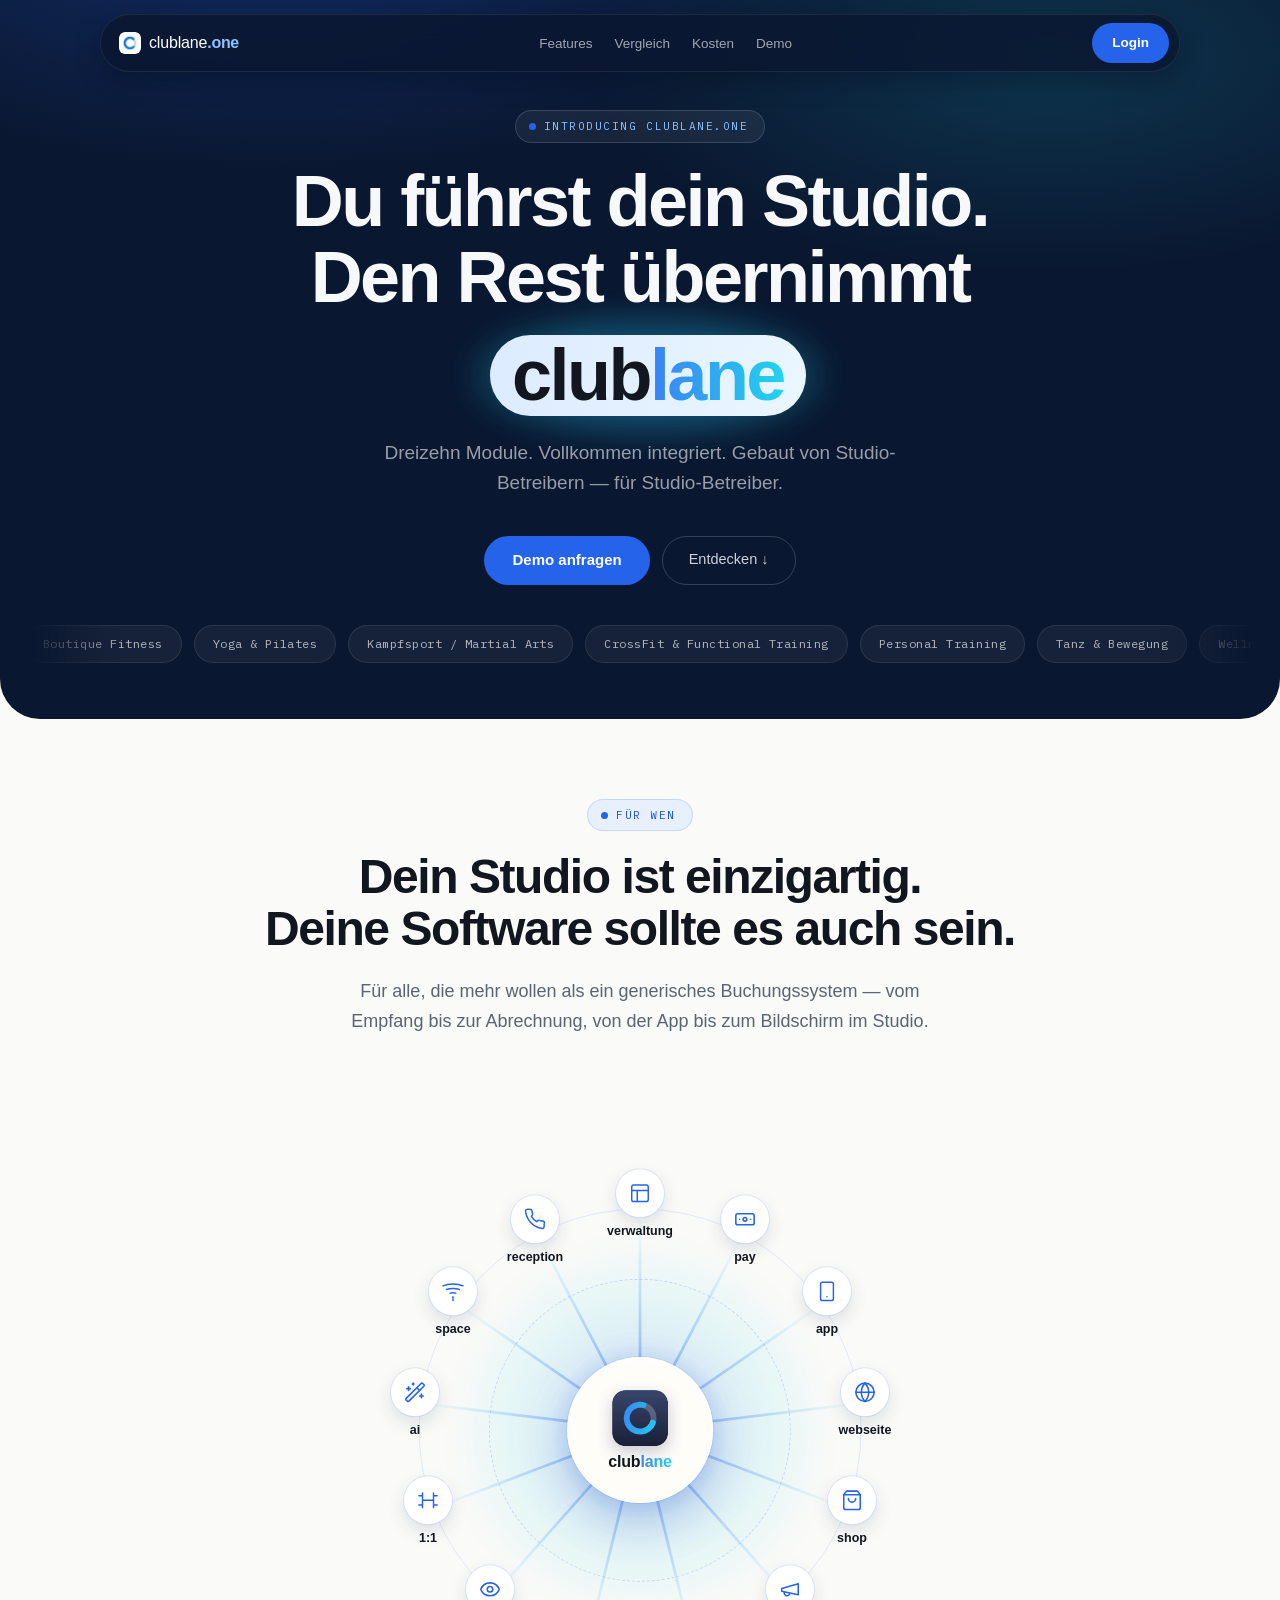
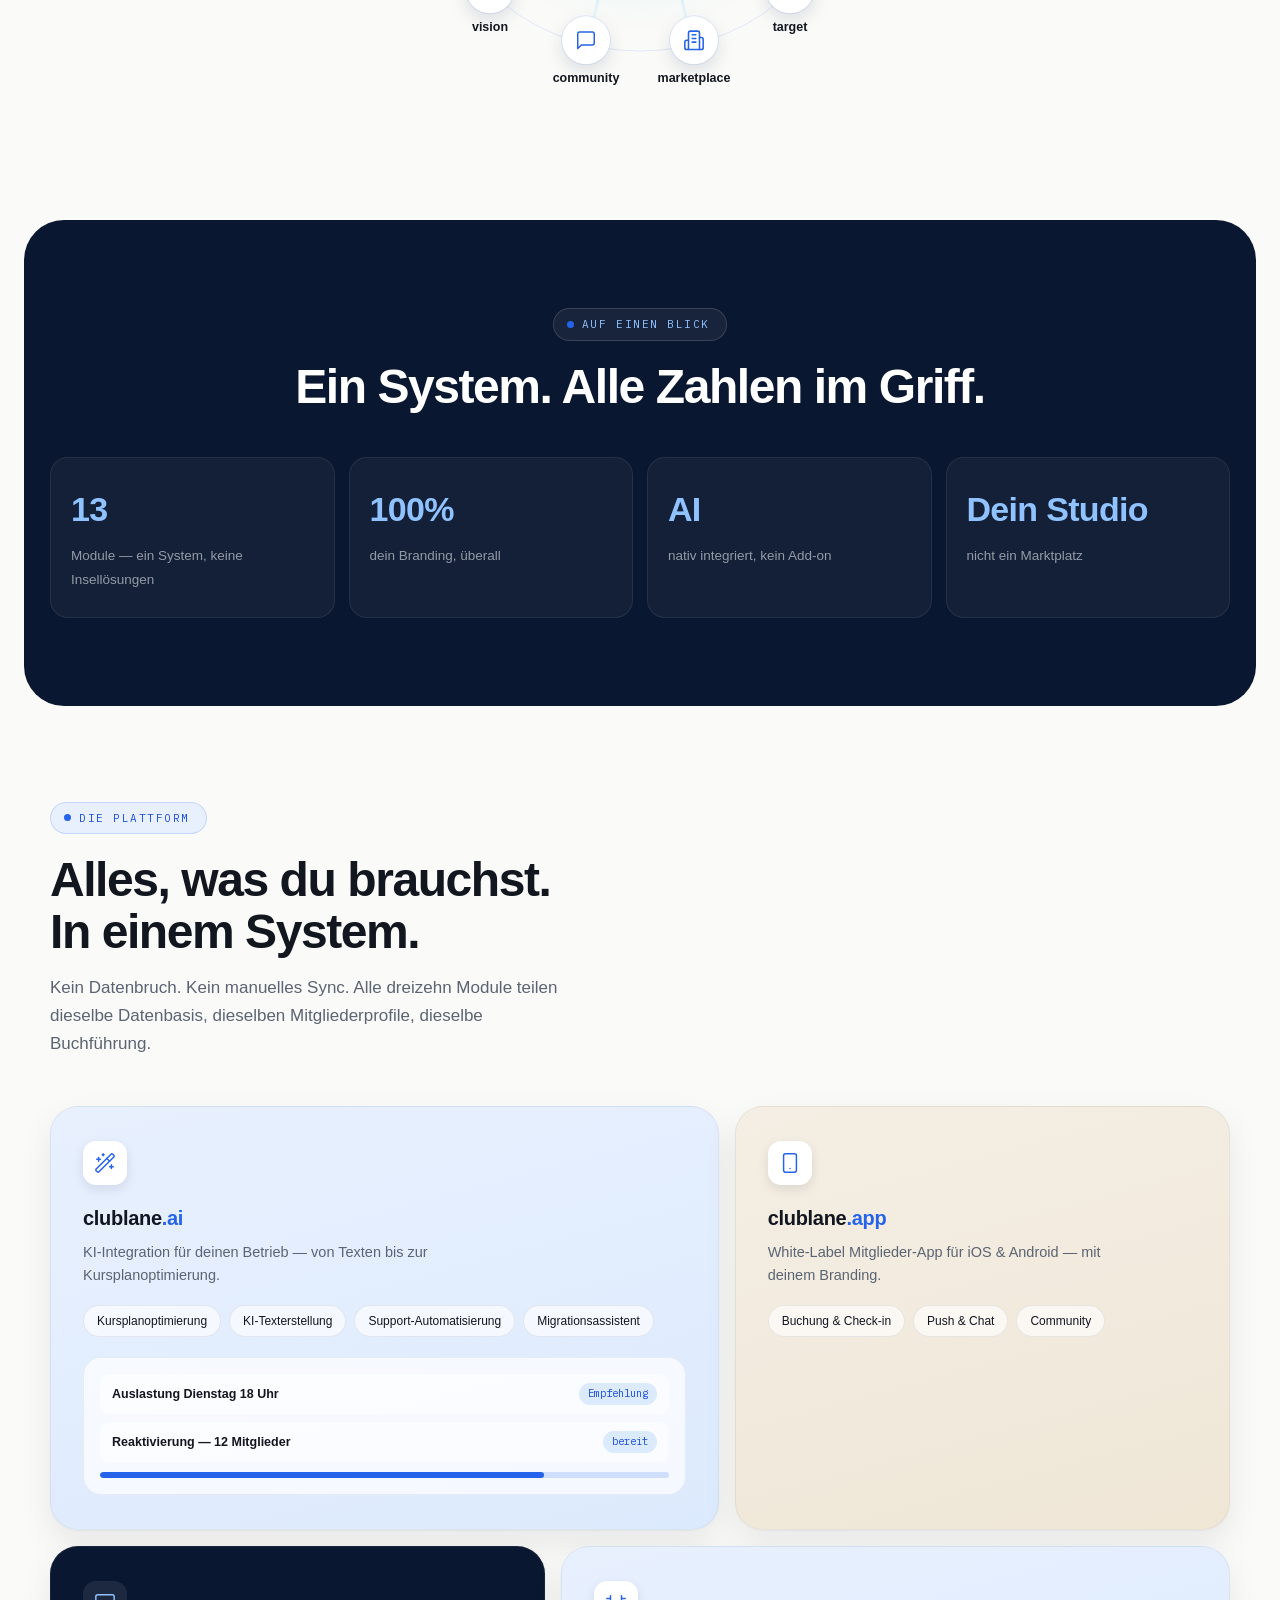
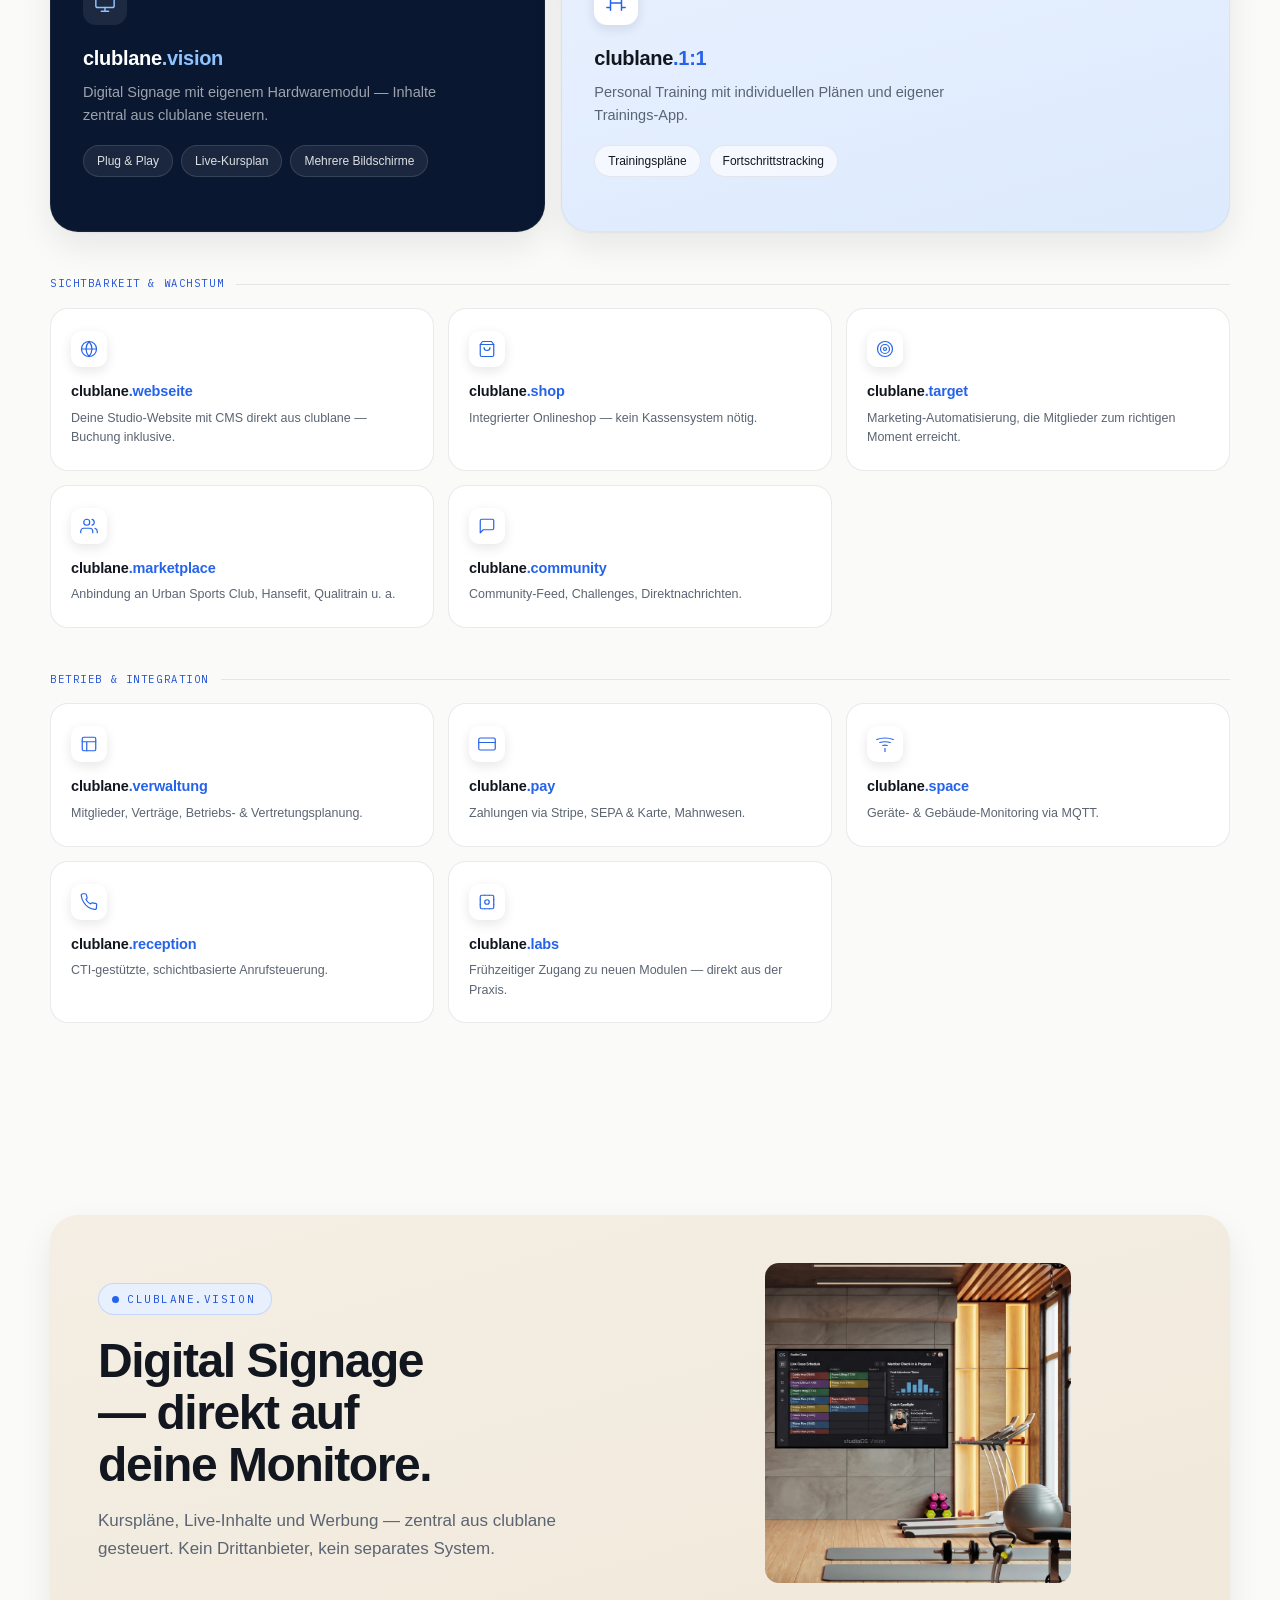
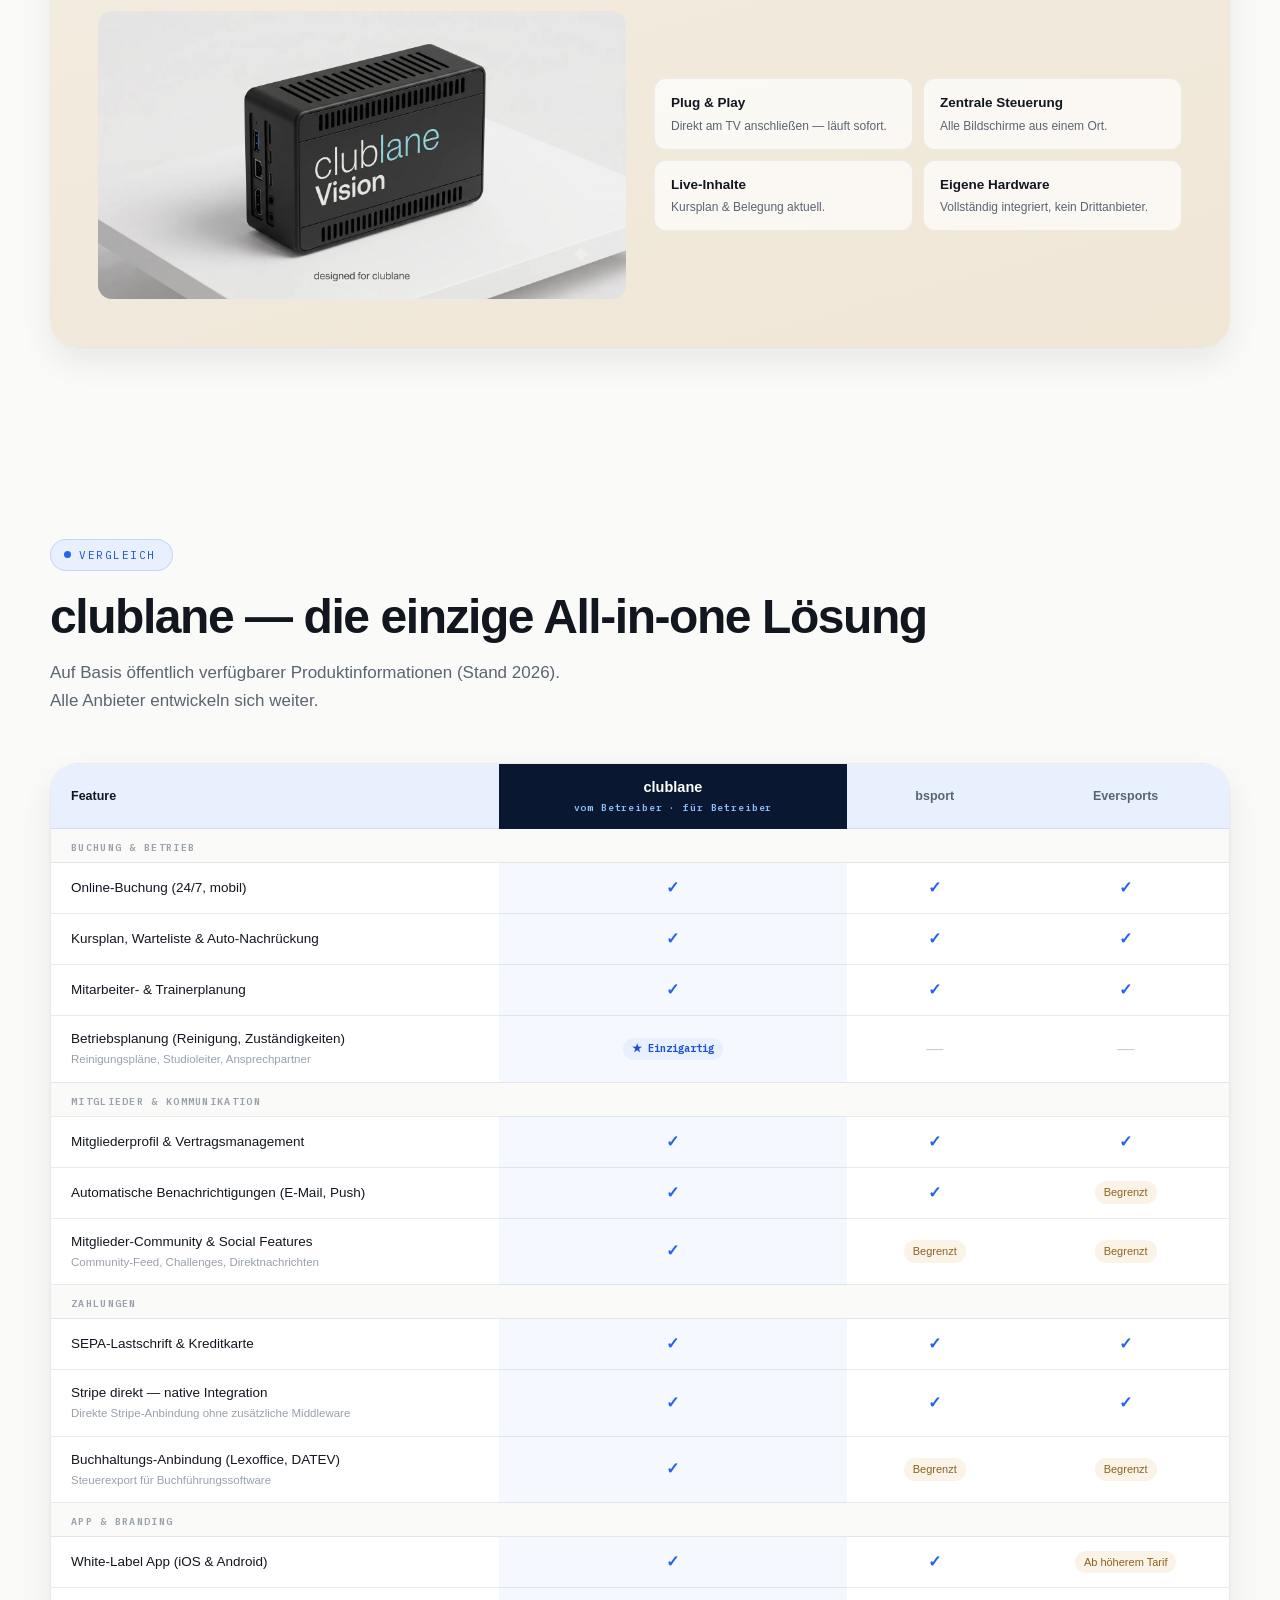
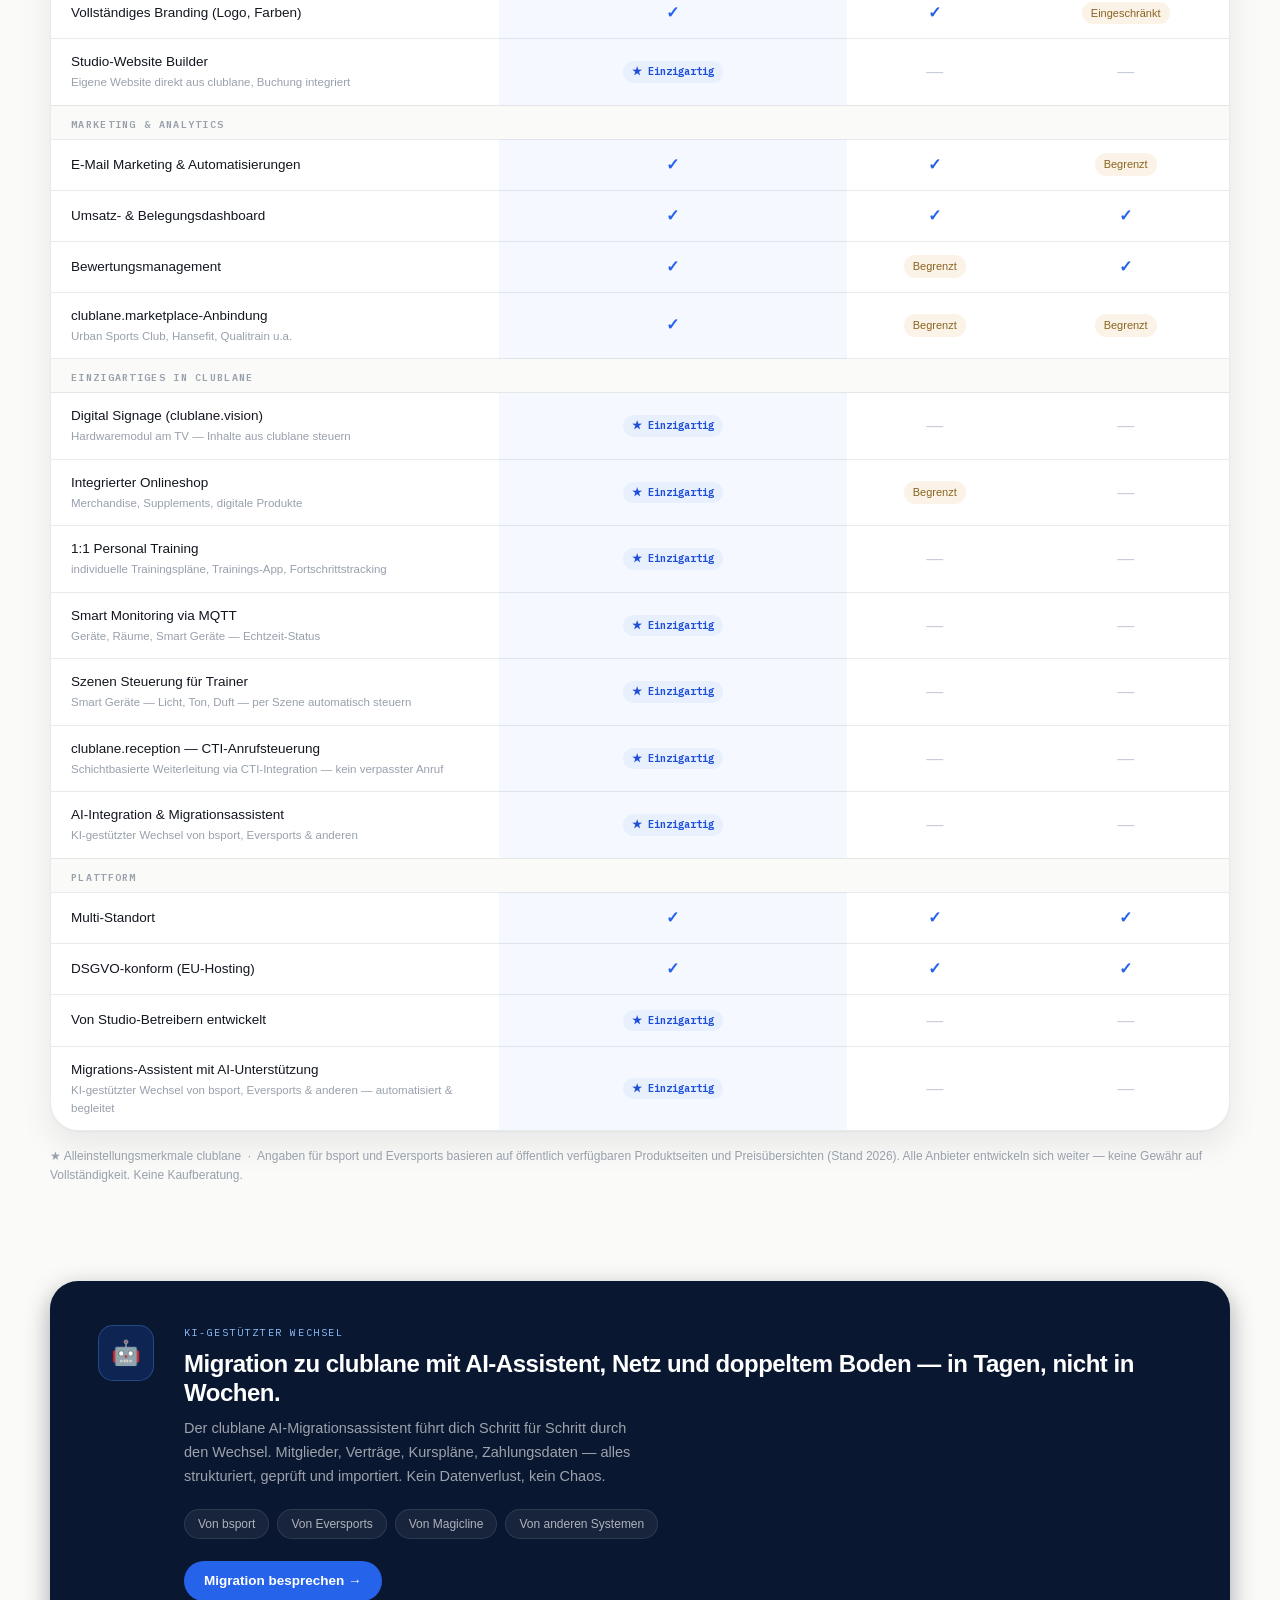
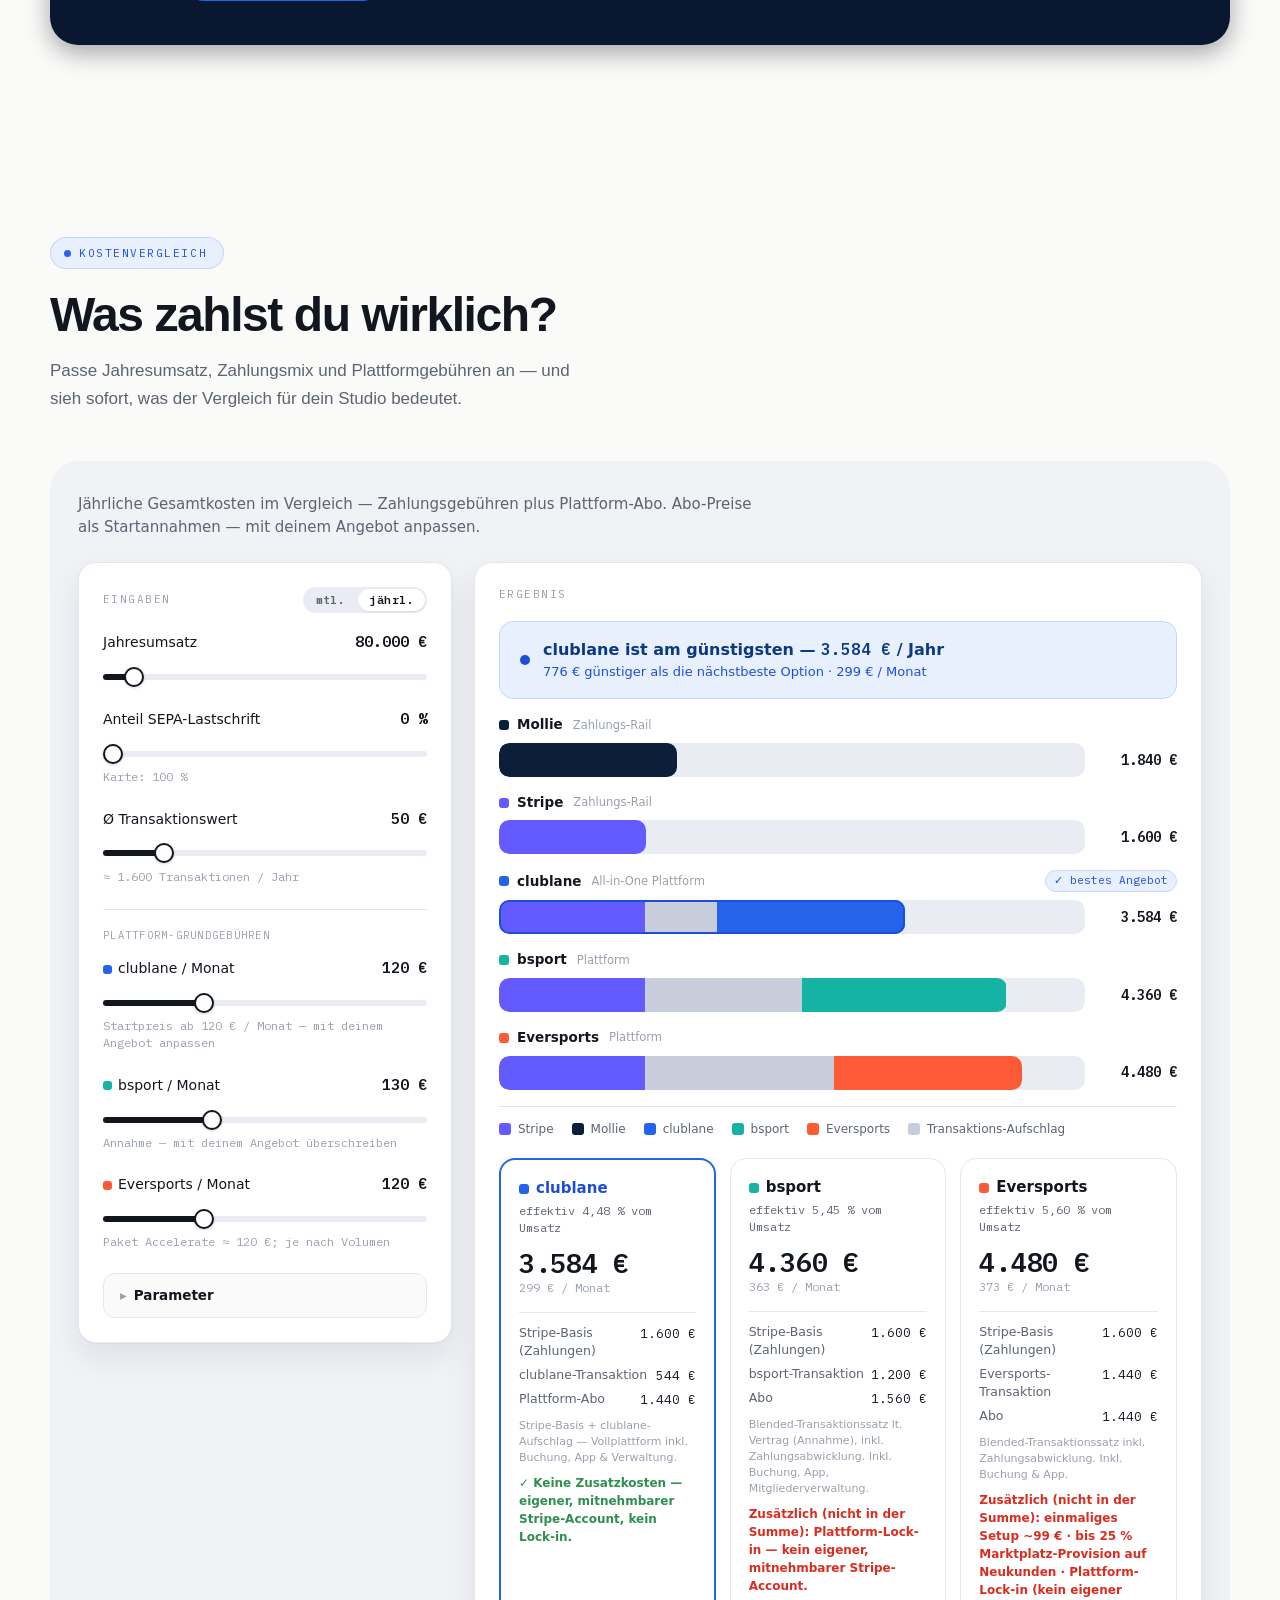
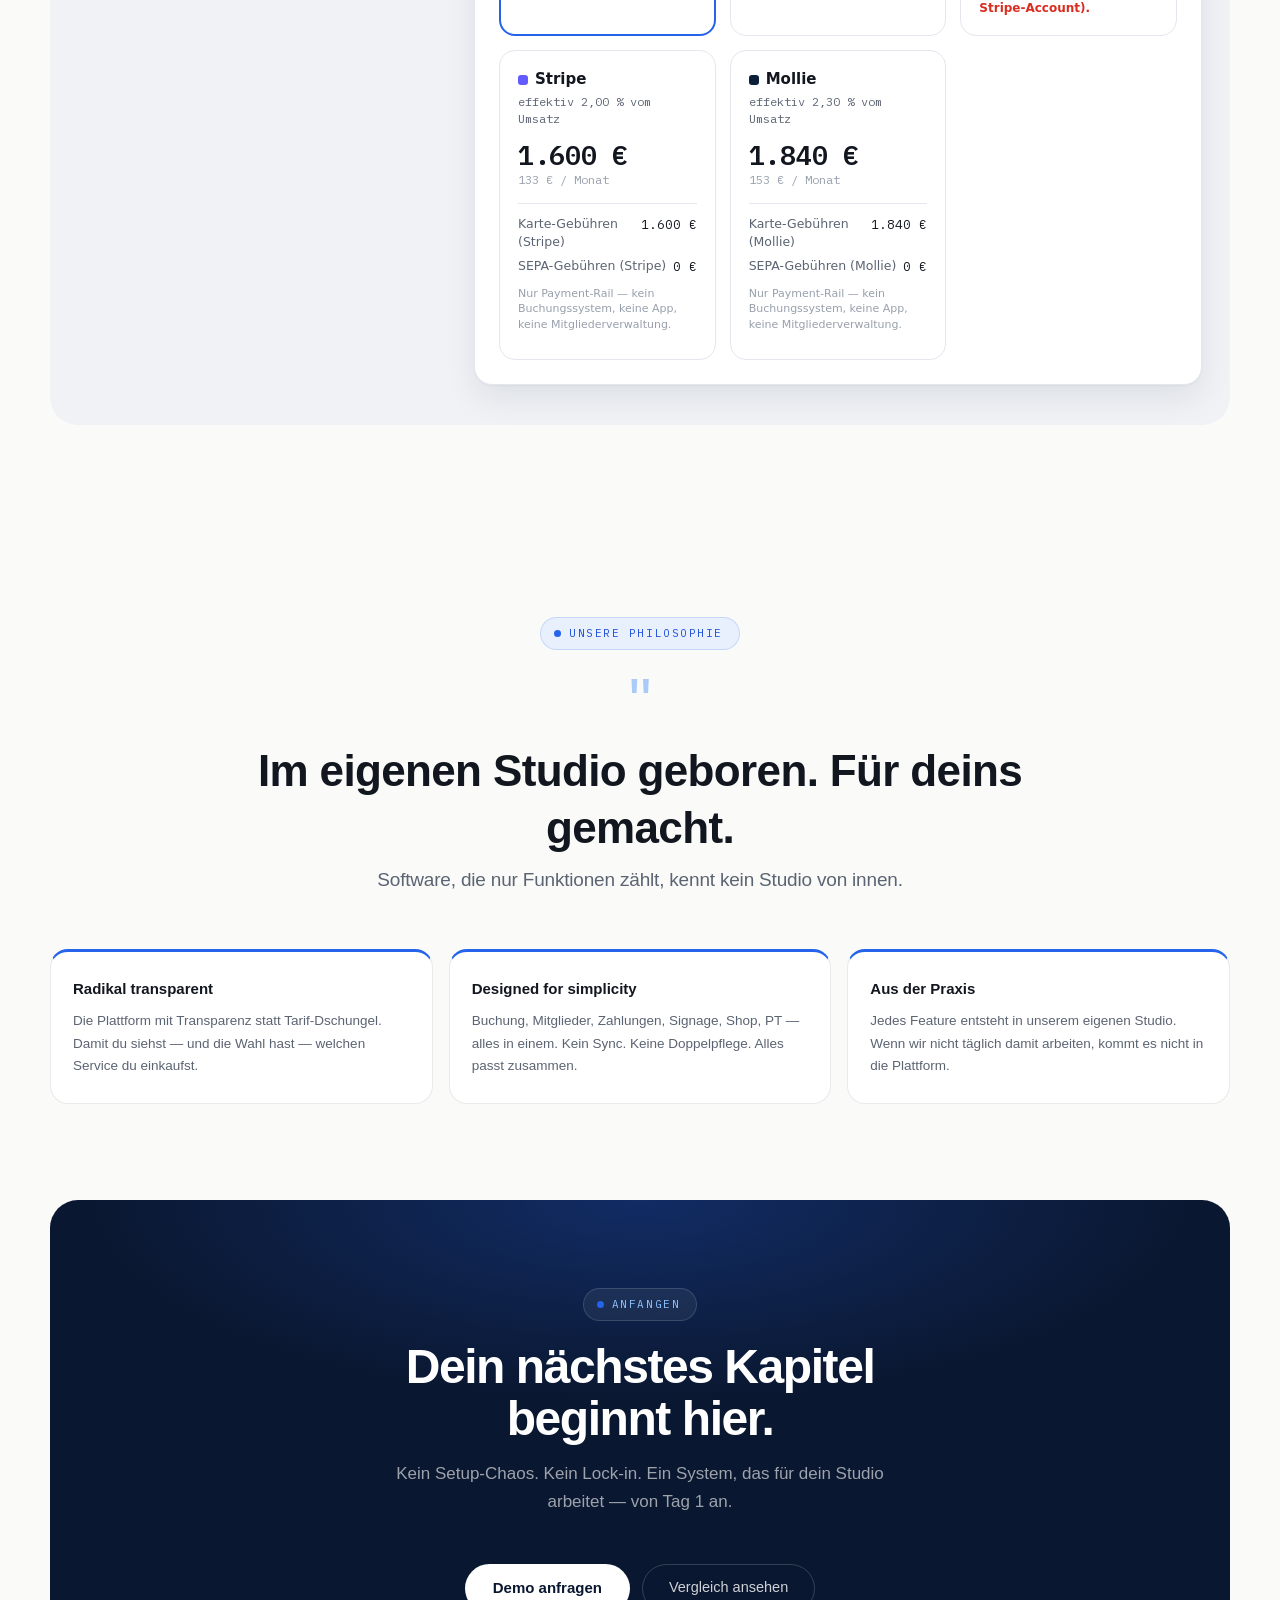
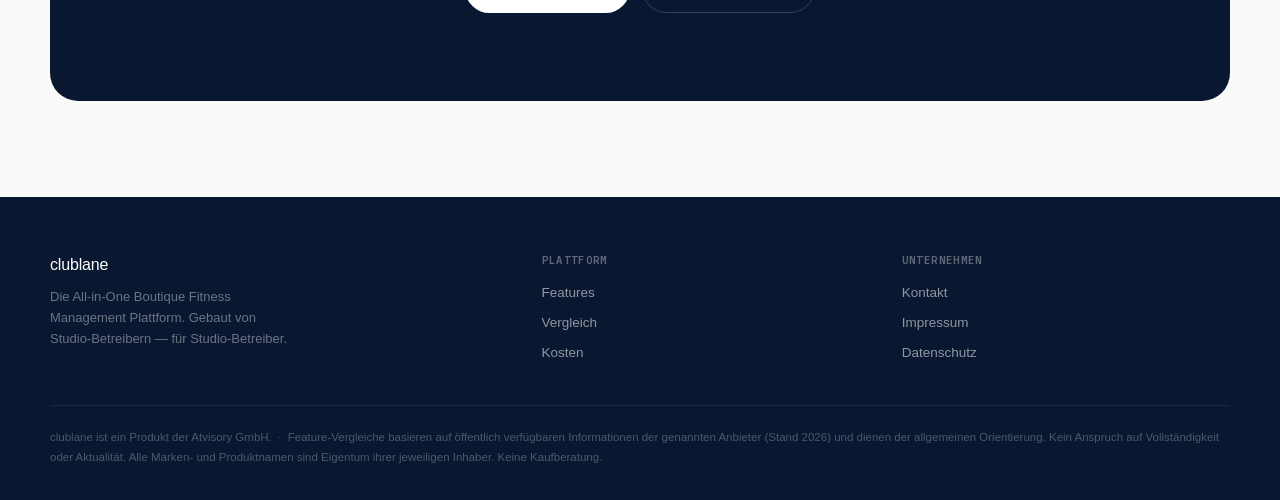
==== commit 634bbac9: "#566: Kostenrechner Eversports-Hinweis: Paket Accelerate ca. 120 EUR statt 119 EUR (index, _Kosten-V" ====
--- a/index.html
+++ b/index.html
@@ -1,328 +1,456 @@
 <!DOCTYPE html>
 <html lang="de">
 <head>
-  <meta charset="UTF-8">
-  <meta name="viewport" content="width=device-width, initial-scale=1.0">
-  <title>aelixirOS — All-in-One Studio Management Software</title>
-  <meta name="description" content="Die All-in-One Boutique Fitness Management Plattform. Buchung, Mitglieder, Zahlungen, App, Digital Signage und mehr — in einem System. Gebaut von Studio-Betreibern.">
-  <link rel="preconnect" href="https://fonts.googleapis.com">
-  <link rel="preconnect" href="https://fonts.gstatic.com" crossorigin>
-  <link href="https://fonts.googleapis.com/css2?family=Spectral:ital,wght@0,400;0,500;1,400;1,500&family=Hanken+Grotesk:wght@400;500;600;700&family=IBM+Plex+Mono:wght@400;500;600&display=swap" rel="stylesheet">
-  <link rel="stylesheet" href="aelixirOS-sereno.css">
-  <link rel="stylesheet" href="style.css">
+<meta charset="UTF-8">
+<meta name="viewport" content="width=device-width, initial-scale=1.0">
+<title>clublane — All-in-One Studio Management Software</title>
+<meta name="description" content="Die All-in-One Boutique Fitness Management Plattform. Buchung, Mitglieder, Zahlungen, App, Digital Signage und mehr — in einem System. Gebaut von Studio-Betreibern.">
+<link rel="canonical" href="https://clublane.one/">
+<meta name="robots" content="index, follow, max-image-preview:large, max-snippet:-1, max-video-preview:-1">
+
+<meta property="og:type" content="website">
+<meta property="og:site_name" content="clublane">
+<meta property="og:locale" content="de_DE">
+<meta property="og:url" content="https://clublane.one/">
+<meta property="og:title" content="clublane — All-in-One Studio Management Software">
+<meta property="og:description" content="Die All-in-One Boutique Fitness Management Plattform. Buchung, Mitglieder, Zahlungen, App, Digital Signage und mehr — in einem System. Gebaut von Studio-Betreibern.">
+<meta property="og:image" content="https://clublane.one/og-image.png">
+<meta property="og:image:width" content="1200">
+<meta property="og:image:height" content="630">
+<meta property="og:image:alt" content="clublane">
+
+<meta name="twitter:card" content="summary_large_image">
+<meta name="twitter:title" content="clublane — All-in-One Studio Management Software">
+<meta name="twitter:description" content="Die All-in-One Boutique Fitness Management Plattform. Buchung, Mitglieder, Zahlungen, App, Digital Signage und mehr — in einem System. Gebaut von Studio-Betreibern.">
+<meta name="twitter:image" content="https://clublane.one/og-image.png">
+
+<link rel="icon" href="favicon.ico" sizes="any">
+<link rel="icon" type="image/png" sizes="128x128" href="icons/clublane-ring-flat-navy-128.png">
+<link rel="apple-touch-icon" href="icons/clublane-ring-flat-navy-180.png">
+<link rel="preload" href="fonts/ibm-plex-mono-400-latin.woff2" as="font" type="font/woff2" crossorigin>
+<link rel="stylesheet" href="style.css?v=11">
+
+<script type="application/ld+json">
+{
+  "@context": "https://schema.org",
+  "@graph": [
+    {
+      "@type": "Organization",
+      "@id": "https://clublane.one/#organization",
+      "name": "Atvisory GmbH",
+      "legalName": "Atvisory GmbH",
+      "url": "https://clublane.one/",
+      "logo": "https://clublane.one/icons/clublane-ring-flat-navy-512.png",
+      "brand": { "@type": "Brand", "name": "clublane" },
+      "address": {
+        "@type": "PostalAddress",
+        "streetAddress": "Parsdorfer Str. 17b",
+        "postalCode": "85599",
+        "addressLocality": "Hergolding",
+        "addressCountry": "DE"
+      },
+      "vatID": "DE332038642",
+      "identifier": {
+        "@type": "PropertyValue",
+        "propertyID": "HRB",
+        "value": "HRB 257229 (Amtsgericht München)"
+      },
+      "founder": { "@type": "Person", "name": "Markus Kant" },
+      "contactPoint": {
+        "@type": "ContactPoint",
+        "contactType": "sales",
+        "url": "https://clublane.one/#kontakt",
+        "areaServed": "DE",
+        "availableLanguage": ["de"]
+      }
+    },
+    {
+      "@type": "WebSite",
+      "@id": "https://clublane.one/#website",
+      "url": "https://clublane.one/",
+      "name": "clublane",
+      "description": "Die All-in-One Boutique Fitness Management Plattform. Buchung, Mitglieder, Zahlungen, App, Digital Signage und mehr — in einem System.",
+      "inLanguage": "de",
+      "publisher": { "@id": "https://clublane.one/#organization" }
+    },
+    {
+      "@type": "WebPage",
+      "@id": "https://clublane.one/#webpage",
+      "url": "https://clublane.one/",
+      "name": "clublane — All-in-One Studio Management Software",
+      "description": "Die All-in-One Boutique Fitness Management Plattform. Buchung, Mitglieder, Zahlungen, App, Digital Signage und mehr — in einem System. Gebaut von Studio-Betreibern.",
+      "inLanguage": "de",
+      "dateModified": "2026-08-06",
+      "isPartOf": { "@id": "https://clublane.one/#website" },
+      "about": { "@id": "https://clublane.one/#software" },
+      "primaryImageOfPage": {
+        "@type": "ImageObject",
+        "url": "https://clublane.one/og-image.png",
+        "width": 1200,
+        "height": 630
+      }
+    },
+    {
+      "@type": "SoftwareApplication",
+      "@id": "https://clublane.one/#software",
+      "name": "clublane",
+      "url": "https://clublane.one/",
+      "description": "Dreizehn Module. Vollkommen integriert. All-in-One Boutique Fitness Management Plattform — gebaut von Studio-Betreibern für Studio-Betreiber.",
+      "applicationCategory": "BusinessApplication",
+      "operatingSystem": "Web",
+      "isPartOf": { "@id": "https://clublane.one/#website" },
+      "publisher": { "@id": "https://clublane.one/#organization" },
+      "featureList": [
+        "clublane.verwaltung",
+        "clublane.pay",
+        "clublane.app",
+        "clublane.webseite",
+        "clublane.shop",
+        "clublane.target",
+        "clublane.marketplace",
+        "clublane.community",
+        "clublane.vision",
+        "clublane.1:1",
+        "clublane.ai",
+        "clublane.space",
+        "clublane.reception"
+      ]
+    }
+  ]
+}
+</script>
+
+<style id="legal-card-css">
+.legal-layer{position:fixed;inset:0;z-index:300;display:flex;align-items:center;justify-content:center;padding:20px 16px;background:rgba(10,20,40,.34);-webkit-backdrop-filter:blur(3px);backdrop-filter:blur(3px);opacity:0;transition:opacity .18s ease}
+.legal-layer[hidden]{display:none}
+.legal-layer.is-open{opacity:1}
+.legal-layer:not(.is-pinned){pointer-events:none}
+.legal-layer:not(.is-pinned) .legal-card{pointer-events:auto}
+.legal-card{position:relative;width:100%;min-width:0;max-width:1000px;height:min(90vh,1000px);max-height:90vh;display:flex;flex-direction:column;background:var(--card);border-radius:20px;box-shadow:0 30px 80px rgba(0,0,0,.4);overflow:hidden;transform:translateY(8px) scale(.985);transition:transform .18s ease}
+.legal-layer.is-open .legal-card{transform:none}
+.legal-card-bar{flex:0 0 auto;display:flex;align-items:center;justify-content:space-between;gap:12px;padding:14px 18px;border-bottom:1px solid var(--hair);background:var(--card)}
+.legal-card-title{font-family:"IBM Plex Mono",monospace;font-size:10.5px;letter-spacing:.12em;text-transform:uppercase;color:var(--faint)}
+.legal-card-close{width:30px;height:30px;flex:0 0 auto;border:0;border-radius:50%;background:rgba(10,20,40,.06);color:var(--ink);font-size:14px;cursor:pointer;transition:background .15s}
+.legal-card-close:hover{background:rgba(10,20,40,.12)}
+.legal-card-body{flex:1 1 auto;min-width:0;overflow-y:auto;overscroll-behavior:contain;-webkit-overflow-scrolling:touch;padding:22px 26px 26px}
+.legal-card-body h3{font-size:clamp(21px,3.4vw,27px);font-weight:700;letter-spacing:-.02em;color:var(--ink);margin:0 0 6px}
+.legal-card-body h4{font-size:15.5px;font-weight:700;letter-spacing:-.01em;color:var(--ink);margin:24px 0 8px}
+.legal-card-body p,.legal-card-body address,.legal-card-body li{font-size:14px;line-height:1.68;color:var(--muted);font-style:normal}
+.legal-card-body p{margin:0 0 11px}
+.legal-card-body address{margin:0 0 11px}
+.legal-card-body ul{margin:0 0 11px 18px}
+.legal-card-body li{margin-bottom:4px}
+.legal-card-body strong{color:var(--ink);font-weight:600}
+.legal-card-body a{color:var(--accent-dark)}
+.legal-card-stand{font-family:"IBM Plex Mono",monospace;font-size:11.5px;line-height:1.55;color:var(--faint);margin:0 0 18px}
+.legal-card-tablewrap{overflow-x:auto;margin:0 0 14px}
+.legal-card-table{border-collapse:collapse;width:100%;min-width:420px;font-size:13px}
+.legal-card-table th,.legal-card-table td{text-align:left;padding:8px 10px;border-bottom:1px solid var(--hair);color:var(--muted);line-height:1.45;vertical-align:top}
+.legal-card-table th{color:var(--ink);font-weight:600;font-size:11.5px}
+@media (max-width:640px){
+  .legal-layer{padding:0}
+  .legal-card{max-width:none;max-height:100%;height:100%;border-radius:0}
+  .legal-card-body{padding:20px 20px 24px}
+}
+@media (prefers-reduced-motion:reduce){
+  .legal-layer,.legal-card{transition:none}
+}
+</style>
+<style id="mod-circle-css">
+.mc-wheel-wrap{display:flex;justify-content:center;margin:4px auto 24px}
+.mod-circle{position:relative;width:min(540px,90vw);aspect-ratio:1;margin:0 auto;isolation:isolate}
+.mc-glow{position:absolute;left:50%;top:50%;width:72%;aspect-ratio:1;transform:translate(-50%,-50%);z-index:0;pointer-events:none;background:radial-gradient(circle, rgba(37,99,235,.20), rgba(34,211,238,.10) 46%, transparent 70%);filter:blur(8px)}
+.mc-orbit{position:absolute;left:50%;top:50%;transform:translate(-50%,-50%);width:82%;aspect-ratio:1;border-radius:50%;pointer-events:none;z-index:1}
+.mc-orbit-1{border:1px solid rgba(37,99,235,.12)}
+.mc-orbit-2{width:56%;border:1px dashed rgba(37,99,235,.22);animation:mcSpin 100s linear infinite}
+@keyframes mcSpin{to{transform:translate(-50%,-50%) rotate(360deg)}}
+.mc-spokes{position:absolute;inset:0;width:100%;height:100%;z-index:1;opacity:0}
+@keyframes mcFade{from{opacity:0}to{opacity:1}}
+.mc-spokes line{stroke:url(#spokeGrad);stroke-width:.5;stroke-linecap:round}
+.mc-core{position:absolute;left:50%;top:50%;width:27%;aspect-ratio:1;border-radius:50%;z-index:4;transform:translate(-50%,-50%);opacity:0}
+@keyframes mcCoreIn{from{opacity:0;transform:translate(-50%,-50%) scale(.55)}to{opacity:1;transform:translate(-50%,-50%) scale(1)}}
+.mc-core-halo{position:absolute;inset:-16%;border-radius:50%;z-index:-1;background:radial-gradient(circle, rgba(59,130,246,.38), transparent 66%);animation:mcPulse 3.4s ease-in-out infinite}
+@keyframes mcPulse{0%,100%{transform:scale(.9);opacity:.5}50%{transform:scale(1.12);opacity:.92}}
+.mc-core-face{position:absolute;inset:0;border-radius:50%;display:flex;flex-direction:column;align-items:center;justify-content:center;text-align:center;gap:8px;background:#fffdf8;color:var(--ink);box-shadow:0 18px 44px rgba(20,80,190,.26), 0 0 0 1px rgba(37,99,235,.10), inset 0 2px 10px rgba(255,255,255,.9)}
+.mc-core-app{width:40%;max-width:56px;height:auto;border-radius:24%;box-shadow:0 6px 16px rgba(20,40,90,.24)}
+.mc-core-wm{font-size:clamp(13px,3.4vw,16px);font-weight:800;letter-spacing:-.01em;line-height:1}
+.mod-circle .brand-lane{background:linear-gradient(90deg,#3B82F6,#22D3EE);-webkit-background-clip:text;background-clip:text;-webkit-text-fill-color:transparent;color:transparent}
+.mod-circle .mod{position:absolute;transform:translate(-50%,-50%);z-index:3;display:flex;flex-direction:column;align-items:center;text-align:center;gap:7px;width:92px;background:transparent;border:0;padding:0;box-shadow:none;opacity:0}
+.mod-circle.reveal .mc-core{animation:mcCoreIn .65s cubic-bezier(.2,.8,.25,1.15) both}
+.mod-circle.reveal .mc-spokes{animation:mcFade .9s ease both;animation-delay:.35s}
+.mod-circle.reveal .mod{animation:mcNodeIn .5s ease both;animation-delay:calc(.2s + var(--i,0)*.045s)}
+@keyframes mcNodeIn{from{opacity:0;transform:translate(-50%,-50%) scale(.82)}to{opacity:1;transform:translate(-50%,-50%) scale(1)}}
+.mod-circle .mod .ic{width:48px;height:48px;border-radius:50%;background:#fff;color:var(--accent);display:flex;align-items:center;justify-content:center;box-shadow:0 7px 18px rgba(18,40,80,.13), 0 0 0 1px rgba(37,99,235,.10);transition:transform .18s ease, box-shadow .18s ease}
+.mod-circle .mod .ic svg{width:22px;height:22px}
+.mod-circle .mod:hover .ic{transform:translateY(-3px) scale(1.07);box-shadow:0 14px 26px rgba(18,40,80,.2), 0 0 0 1px rgba(37,99,235,.3)}
+.mod-circle .mod .nm{font-size:12.5px;line-height:1.15;font-weight:700;color:var(--ink)}
+.mod-circle .mod .nm .os{display:block}
+.mod-circle .mod .ds{display:none}
+@media (max-width:560px){
+  .mod-circle{width:94vw}
+  .mod-circle .mod{width:62px;gap:5px}
+  .mod-circle .mod .ic{width:38px;height:38px}
+  .mod-circle .mod .ic svg{width:18px;height:18px}
+  .mod-circle .mod .nm{font-size:10px}
+  .mc-core-app{max-width:42px}
+}
+@media (prefers-reduced-motion:reduce){
+  .mc-orbit-2,.mc-core-halo{animation:none}
+  .mod-circle .mod,.mc-core,.mc-spokes{opacity:1 !important;animation:none !important}
+}
+</style>
 </head>
 <body>
 
-<!-- NAV -->
-<header class="nav">
-  <div class="brand"><span class="brand__studio">aelixir</span><span class="brand__os">OS</span></div>
-  <nav class="nav__links">
-    <a href="#features">Plattform</a>
-    <a href="#vergleich">Vergleich</a>
-    <a href="#kosten">Kosten</a>
-    <a href="#kontakt">Demo</a>
-  </nav>
-  <a class="btn btn--ghost btn--sm" href="mailto:studioos.support@gmail.com">Demo anfragen</a>
-</header>
+<div class="nav-shell">
+  <header class="site-nav">
+    <a class="logo" href="#">
+      <img src="icons/clublane-ring-weiss-ring-verlauf-180.png" alt="" width="22" height="22">
+      <span class="logo-s">clublane</span><span class="logo-os">.one</span>
+    </a>
+    <ul class="nav-links">
+      <li><a href="#features">Features</a></li>
+      <li><a href="#vergleich">Vergleich</a></li>
+      <li><a href="#kosten">Kosten</a></li>
+      <li><a href="#kontakt" data-contact>Demo</a></li>
+    </ul>
+    <div class="nav-right">
+      <a class="btn-pill" href="https://os.aelixir.de/login/clublane">Login</a>
+    </div>
+  </header>
+</div>
 
 <!-- HERO -->
 <section class="hero">
-  <div class="eyebrow">Introducing aelixirOS</div>
-  <h1 class="hero__title">Du führst dein Studio. Den Rest übernimmt <span class="accent italic">aelixirOS</span>.</h1>
-  <p class="hero__lead">Vierzehn Module. Vollkommen integriert. Gebaut von Studio-Betreibern — für Studio-Betreiber.</p>
-  <div class="hero__actions">
-    <a class="btn btn--primary" href="mailto:studioos.support@gmail.com">Demo anfragen</a>
-    <a class="link-underline" href="#features">Die Plattform ansehen</a>
+  <div class="hero-inner">
+    <span class="eyebrow-pill on-dark"><span class="dot"></span>Introducing clublane.one</span>
+    <h1>Du führst dein Studio.<br>Den Rest übernimmt <span class="hero-glow-word"><span class="brand-club">club</span><span class="brand-lane">lane</span></span></h1>
+    <p class="hero-sub">Dreizehn Module. Vollkommen integriert. Gebaut von Studio-Betreibern — für Studio-Betreiber.</p>
+    <div class="hero-actions">
+      <a class="btn-pill" href="#kontakt" data-contact>Demo anfragen</a>
+      <a class="btn-ghost-dark" href="#features">Entdecken ↓</a>
+    </div>
+  </div>
+  <div class="marquee">
+    <div class="marquee-track">
+      <span class="m-chip">Boutique Fitness</span>
+      <span class="m-chip">Yoga &amp; Pilates</span>
+      <span class="m-chip">Kampfsport / Martial Arts</span>
+      <span class="m-chip">CrossFit &amp; Functional Training</span>
+      <span class="m-chip">Personal Training</span>
+      <span class="m-chip">Tanz &amp; Bewegung</span>
+      <span class="m-chip">Wellness &amp; Spa</span>
+      <span class="m-chip">Schwimmen &amp; Aqua</span>
+      <span class="m-chip">Klettern &amp; Outdoor</span>
+      <span class="m-chip">Massage</span>
+      <span class="m-chip">und vieles mehr …</span>
+      <!-- Duplikat für nahtlose Endlos-Schleife -->
+      <span class="m-chip" aria-hidden="true">Boutique Fitness</span>
+      <span class="m-chip" aria-hidden="true">Yoga &amp; Pilates</span>
+      <span class="m-chip" aria-hidden="true">Kampfsport / Martial Arts</span>
+      <span class="m-chip" aria-hidden="true">CrossFit &amp; Functional Training</span>
+      <span class="m-chip" aria-hidden="true">Personal Training</span>
+      <span class="m-chip" aria-hidden="true">Tanz &amp; Bewegung</span>
+      <span class="m-chip" aria-hidden="true">Wellness &amp; Spa</span>
+      <span class="m-chip" aria-hidden="true">Schwimmen &amp; Aqua</span>
+      <span class="m-chip" aria-hidden="true">Klettern &amp; Outdoor</span>
+      <span class="m-chip" aria-hidden="true">Massage</span>
+      <span class="m-chip" aria-hidden="true">und vieles mehr …</span>
+    </div>
   </div>
 </section>
 
-<!-- SHOWCASE -->
-<div class="showcase">
-  <div class="showcase__frame">
-    <img class="showcase__img" src="Tops.png" alt="aelixirOS Dashboard">
-  </div>
-</div>
-
-<!-- STATS -->
-<section class="stats stats--3">
-  <div class="stats__item">
-    <div class="stats__num">14</div>
-    <div class="stats__label">Bereiche · ein System</div>
-  </div>
-  <div class="stats__item">
-    <div class="stats__num">100%</div>
-    <div class="stats__label">dein Branding</div>
-  </div>
-  <div class="stats__item">
-    <div class="stats__num">AI</div>
-    <div class="stats__label">nativ integriert</div>
+<!-- INTRO -->
+<section class="intro-section">
+  <div class="wrap center reveal-io">
+    <span class="eyebrow-pill"><span class="dot"></span>Für wen</span>
+    <h2 class="sec-h2">Dein Studio ist einzigartig.<br>Deine Software sollte es auch sein.</h2>
+    <p class="sec-sub">Für alle, die mehr wollen als ein generisches Buchungssystem — vom Empfang bis zur Abrechnung, von der App bis zum Bildschirm im Studio.</p>
   </div>
 </section>
 
-<!-- FÜR WEN -->
-<section class="section section--center">
-  <div class="eyebrow">Für wen</div>
-  <h2 class="section__title">Dein Studio ist einzigartig.<br>Deine Software sollte es auch sein.</h2>
-  <p class="section__lead">Für alle, die mehr wollen als ein generisches Buchungssystem.</p>
-  <div class="chips" style="margin-top:34px;">
-    <span class="chip chip--filled">Boutique Fitness</span>
-    <span class="chip">Yoga &amp; Pilates</span>
-    <span class="chip">Kampfsport</span>
-    <span class="chip">CrossFit &amp; Functional</span>
-    <span class="chip">Personal Training</span>
-    <span class="chip">Tanz &amp; Bewegung</span>
-    <span class="chip">Wellness &amp; Spa</span>
-    <span class="chip">Schwimmen &amp; Aqua</span>
-    <span class="chip">Klettern &amp; Outdoor</span>
+<!-- MODUL-RAD -->
+<section class="wheel-section">
+  <div class="wrap">
+    <div class="mc-wheel-wrap">
+      <div class="mod-circle" id="modCircle">
+        <div class="mc-glow"></div>
+        <div class="mc-orbit mc-orbit-1"></div>
+        <div class="mc-orbit mc-orbit-2"></div>
+        <svg class="mc-spokes" id="mcSpokes" viewBox="0 0 100 100" aria-hidden="true"><defs><radialGradient id="spokeGrad" cx="50" cy="50" r="41" gradientUnits="userSpaceOnUse"><stop offset="0" stop-color="#2563EB" stop-opacity=".55"/><stop offset=".55" stop-color="#3B82F6" stop-opacity=".26"/><stop offset="1" stop-color="#22D3EE" stop-opacity="0"/></radialGradient></defs></svg>
+        <div class="mc-core"><div class="mc-core-halo"></div><div class="mc-core-face"><img class="mc-core-app" src="icons/clublane-ring-spin-180.webp" alt="clublane" width="180" height="180" loading="lazy" decoding="async"><span class="mc-core-wm"><span>club</span><span class="brand-lane">lane</span></span></div></div>
+        <div class="mod"><span class="ic"><svg viewBox="0 0 24 24" fill="none" stroke="currentColor" stroke-width="1.6" stroke-linecap="round" stroke-linejoin="round"><rect x="3" y="3" width="18" height="18" rx="2"/><path d="M3 9h18M9 21V9"/></svg></span><div><div class="nm"><span class="os">verwaltung</span></div></div></div>
+        <div class="mod"><span class="ic"><svg viewBox="0 0 24 24" fill="none" stroke="currentColor" stroke-width="1.7" stroke-linecap="round" stroke-linejoin="round"><rect width="20" height="12" x="2" y="6" rx="2"/><circle cx="12" cy="12" r="2"/><path d="M6 12h.01M18 12h.01"/></svg></span><div><div class="nm"><span class="os">pay</span></div></div></div>
+        <div class="mod"><span class="ic"><svg viewBox="0 0 24 24" fill="none" stroke="currentColor" stroke-width="1.6" stroke-linecap="round" stroke-linejoin="round"><rect x="5" y="2" width="14" height="20" rx="2"/><path d="M12 18h.01"/></svg></span><div><div class="nm"><span class="os">app</span></div></div></div>
+        <div class="mod"><span class="ic"><svg viewBox="0 0 24 24" fill="none" stroke="currentColor" stroke-width="1.7" stroke-linecap="round" stroke-linejoin="round"><circle cx="12" cy="12" r="10"/><path d="M12 2a14.5 14.5 0 0 0 0 20 14.5 14.5 0 0 0 0-20"/><path d="M2 12h20"/></svg></span><div><div class="nm"><span class="os">webseite</span></div></div></div>
+        <div class="mod"><span class="ic"><svg viewBox="0 0 24 24" fill="none" stroke="currentColor" stroke-width="1.7" stroke-linecap="round" stroke-linejoin="round"><path d="M6 2 3 6v14a2 2 0 0 0 2 2h14a2 2 0 0 0 2-2V6l-3-4Z"/><path d="M3 6h18"/><path d="M16 10a4 4 0 0 1-8 0"/></svg></span><div><div class="nm"><span class="os">shop</span></div></div></div>
+        <div class="mod"><span class="ic"><svg viewBox="0 0 24 24" fill="none" stroke="currentColor" stroke-width="1.7" stroke-linecap="round" stroke-linejoin="round"><path d="m3 11 18-5v12L3 14v-3z"/><path d="M11.6 16.8a3 3 0 1 1-5.8-1.6"/></svg></span><div><div class="nm"><span class="os">target</span></div></div></div>
+        <div class="mod"><span class="ic"><svg viewBox="0 0 24 24" fill="none" stroke="currentColor" stroke-width="1.7" stroke-linecap="round" stroke-linejoin="round"><path d="M6 22V4a2 2 0 0 1 2-2h8a2 2 0 0 1 2 2v18Z"/><path d="M6 12H4a2 2 0 0 0-2 2v6a2 2 0 0 0 2 2h2"/><path d="M18 9h2a2 2 0 0 1 2 2v9a2 2 0 0 1-2 2h-2"/><path d="M10 6h4"/><path d="M10 10h4"/><path d="M10 14h4"/></svg></span><div><div class="nm"><span class="os">marketplace</span></div></div></div>
+        <div class="mod"><span class="ic"><svg viewBox="0 0 24 24" fill="none" stroke="currentColor" stroke-width="1.6" stroke-linecap="round" stroke-linejoin="round"><path d="M21 15a2 2 0 0 1-2 2H7l-4 4V5a2 2 0 0 1 2-2h14a2 2 0 0 1 2 2z"/></svg></span><div><div class="nm"><span class="os">community</span></div></div></div>
+        <div class="mod"><span class="ic"><svg viewBox="0 0 24 24" fill="none" stroke="currentColor" stroke-width="1.7" stroke-linecap="round" stroke-linejoin="round"><path d="M2.062 12.348a1 1 0 0 1 0-.696 10.75 10.75 0 0 1 19.876 0 1 1 0 0 1 0 .696 10.75 10.75 0 0 1-19.876 0"/><circle cx="12" cy="12" r="3"/></svg></span><div><div class="nm"><span class="os">vision</span></div></div></div>
+        <div class="mod"><span class="ic"><svg viewBox="0 0 24 24" fill="none" stroke="currentColor" stroke-width="1.6" stroke-linecap="round" stroke-linejoin="round"><path d="M6 4v16M18 4v16M6 12h12M2 7h4M18 7h4M2 17h4M18 17h4"/></svg></span><div><div class="nm"><span class="os">1:1</span></div></div></div>
+        <div class="mod"><span class="ic"><svg viewBox="0 0 24 24" fill="none" stroke="currentColor" stroke-width="1.7" stroke-linecap="round" stroke-linejoin="round"><path d="m21.64 3.64-1.28-1.28a1.21 1.21 0 0 0-1.72 0L2.36 18.64a1.21 1.21 0 0 0 0 1.72l1.28 1.28a1.2 1.2 0 0 0 1.72 0L21.64 5.36a1.2 1.2 0 0 0 0-1.72"/><path d="m14 7 3 3"/><path d="M5 6v4"/><path d="M19 14v4"/><path d="M10 2v2"/><path d="M7 8H3"/><path d="M21 16h-4"/><path d="M11 3H9"/></svg></span><div><div class="nm"><span class="os">ai</span></div></div></div>
+        <div class="mod"><span class="ic"><svg viewBox="0 0 24 24" fill="none" stroke="currentColor" stroke-width="1.6" stroke-linecap="round" stroke-linejoin="round"><path d="M1 6s5-2 11-2 11 2 11 2"/><path d="M5 10s3-1 7-1 7 1 7 1"/><path d="M9 14s1.5-.5 3-.5 3 .5 3 .5"/><line x1="12" y1="18" x2="12" y2="22"/></svg></span><div><div class="nm"><span class="os">space</span></div></div></div>
+        <div class="mod"><span class="ic"><svg viewBox="0 0 24 24" fill="none" stroke="currentColor" stroke-width="1.6" stroke-linecap="round" stroke-linejoin="round"><path d="M22 16.92v3a2 2 0 0 1-2.18 2 19.8 19.8 0 0 1-8.63-3.07A19.5 19.5 0 0 1 4.72 12a19.8 19.8 0 0 1-3.07-8.67A2 2 0 0 1 3.63 1h3a2 2 0 0 1 2 1.72c.13.96.36 1.9.7 2.81a2 2 0 0 1-.45 2.11L7.91 8.6a16 16 0 0 0 6 6l.96-.96a2 2 0 0 1 2.11-.45c.91.34 1.85.57 2.81.7A2 2 0 0 1 22 16.92z"/></svg></span><div><div class="nm"><span class="os">reception</span></div></div></div>
+      </div>
+    </div>
   </div>
 </section>
 
-<!-- FEATURES -->
-<section class="features-section" id="features">
-  <div class="section-inner">
-    <span class="sec-label">Die Plattform</span>
-    <h2 class="sec-h2">Alles, was du brauchst.<br>In einem System.</h2>
-    <p class="sec-sub">Kein Datenbruch. Kein manuelles Sync. Alle vierzehn Module teilen dieselbe Datenbasis, dieselben Mitgliederprofile, dieselbe Buchführung.</p>
-    <div class="platform-shell">
-
-      <div class="platform-group">
-        <div class="group-divider">
-          <span class="group-tag">Das Besondere</span>
-          <span class="group-line"></span>
-        </div>
-        <div class="group-row">
-          <div class="pmod">
-            <div class="pmod-icon"><svg viewBox="0 0 24 24" fill="none" stroke="currentColor" stroke-width="1.6" stroke-linecap="round" stroke-linejoin="round"><path d="M12 2l2.4 7.4H22l-6.2 4.5 2.4 7.4L12 17l-6.2 4.3 2.4-7.4L2 9.4h7.6z"/></svg></div>
-            <div class="pmod-name">studio <span>AI</span></div>
-            <p class="pmod-desc">KI-Integration für deinen Betrieb — von Texten bis Kursplanoptimierung.</p>
-            <ul class="pmod-list">
-              <li>Kursplanoptimierung für höhere Auslastung</li>
-              <li>KI-gestützte Texterstellung</li>
-              <li>Support-Automatisierung</li>
-              <li>AI-Migrationsassistent (s. unten)</li>
-            </ul>
+<!-- TRUST / STATS -->
+<section class="trust-section">
+  <div class="wrap reveal-io">
+    <span class="eyebrow-pill on-dark"><span class="dot"></span>Auf einen Blick</span>
+    <h2 class="sec-h2">Ein System. Alle Zahlen im Griff.</h2>
+    <div class="trust-grid">
+      <div class="trust-card"><span class="trust-num">13</span><span class="trust-label">Module — ein System, keine Insellösungen</span></div>
+      <div class="trust-card"><span class="trust-num">100%</span><span class="trust-label">dein Branding, überall</span></div>
+      <div class="trust-card"><span class="trust-num">AI</span><span class="trust-label">nativ integriert, kein Add-on</span></div>
+      <div class="trust-card"><span class="trust-num">Dein Studio</span><span class="trust-label">nicht ein Marktplatz</span></div>
+    </div>
+  </div>
+</section>
+
+<!-- BENTO FEATURES -->
+<section class="bento-section" id="features">
+  <div class="wrap">
+    <div class="reveal-io" style="margin-bottom:8px">
+      <span class="eyebrow-pill"><span class="dot"></span>Die Plattform</span>
+      <h2 class="sec-h2">Alles, was du brauchst.<br>In einem System.</h2>
+      <p class="sec-sub">Kein Datenbruch. Kein manuelles Sync. Alle dreizehn Module teilen dieselbe Datenbasis, dieselben Mitgliederprofile, dieselbe Buchführung.</p>
+    </div>
+
+    <div class="bento-group">
+      <div class="bento-row reveal-io">
+        <div class="bento-card blue">
+          <div class="bento-icon"><svg viewBox="0 0 24 24" fill="none" stroke="currentColor" stroke-width="1.6" stroke-linecap="round" stroke-linejoin="round"><path d="m21.64 3.64-1.28-1.28a1.21 1.21 0 0 0-1.72 0L2.36 18.64a1.21 1.21 0 0 0 0 1.72l1.28 1.28a1.2 1.2 0 0 0 1.72 0L21.64 5.36a1.2 1.2 0 0 0 0-1.72"/><path d="m14 7 3 3"/><path d="M5 6v4"/><path d="M19 14v4"/><path d="M10 2v2"/><path d="M7 8H3"/><path d="M21 16h-4"/><path d="M11 3H9"/></svg></div>
+          <div class="bento-title">clublane<span style="color:var(--accent)">.ai</span></div>
+          <p class="bento-desc">KI-Integration für deinen Betrieb — von Texten bis zur Kursplanoptimierung.</p>
+          <div class="bento-tags">
+            <span class="b-tag">Kursplanoptimierung</span>
+            <span class="b-tag">KI-Texterstellung</span>
+            <span class="b-tag">Support-Automatisierung</span>
+            <span class="b-tag">Migrationsassistent</span>
           </div>
-          <div class="pmod">
-            <div class="pmod-icon"><svg viewBox="0 0 24 24" fill="none" stroke="currentColor" stroke-width="1.6" stroke-linecap="round" stroke-linejoin="round"><path d="M6 4v16M18 4v16M6 12h12M2 7h4M18 7h4M2 17h4M18 17h4"/></svg></div>
-            <div class="pmod-name">studio <span>1:1</span></div>
-            <p class="pmod-desc">1:1 Personal Training mit individuellen Trainingsplänen und eigener Trainings-App.</p>
-            <ul class="pmod-list">
-              <li>Individuelle Trainingspläne mit umfangreichem Übungskatalog</li>
-              <li>Eigene Trainings-App für die Durchführung</li>
-              <li>Fortschrittstracking &amp; Check-ins</li>
-              <li>Session-Planung &amp; Dokumentation</li>
-            </ul>
-          </div>
-          <div class="pmod">
-            <div class="pmod-icon"><svg viewBox="0 0 24 24" fill="none" stroke="currentColor" stroke-width="1.6" stroke-linecap="round" stroke-linejoin="round"><rect x="5" y="2" width="14" height="20" rx="2"/><path d="M12 18h.01"/></svg></div>
-            <div class="pmod-name">studio <span>App</span></div>
-            <p class="pmod-desc">White-Label Mitglieder-App für iOS &amp; Android — mit deinem Branding.</p>
-            <ul class="pmod-list">
-              <li>Buchung, Check-in &amp; Kurspläne</li>
-              <li>Push-Notifications &amp; Chat</li>
-              <li>Community &amp; Challenges integriert</li>
-              <li>Personal Training Modul inklusive</li>
-            </ul>
-          </div>
-          <div class="pmod">
-            <div class="pmod-icon"><svg viewBox="0 0 24 24" fill="none" stroke="currentColor" stroke-width="1.6" stroke-linecap="round" stroke-linejoin="round"><rect x="2" y="3" width="20" height="14" rx="2"/><path d="M8 21h8"/><path d="M12 17v4"/></svg></div>
-            <div class="pmod-name">aelixirOS <span>Vision</span></div>
-            <p class="pmod-desc">Digital Signage System mit Hardwaremodul — Inhalte zentral aus aelixirOS steuern.</p>
-            <ul class="pmod-list">
-              <li>Hardwaremodul direkt am TV</li>
-              <li>Kursplan, Werbung &amp; Inhalte live</li>
-              <li>Mehrere Bildschirme, eine Quelle</li>
-              <li>Content-Verwaltung in aelixirOS</li>
-            </ul>
+          <div class="mockup">
+            <div class="mockup-row"><span class="m-name">Auslastung Dienstag 18 Uhr</span><span class="m-tag">Empfehlung</span></div>
+            <div class="mockup-row"><span class="m-name">Reaktivierung — 12 Mitglieder</span><span class="m-tag">bereit</span></div>
+            <div class="mockup-bar"><span style="width:78%"></span></div>
           </div>
         </div>
-      </div>
-
-      <div class="platform-group">
-        <div class="group-divider">
-          <span class="group-tag">Sichtbarkeit &amp; Wachstum</span>
-          <span class="group-line"></span>
-        </div>
-        <div class="group-row">
-          <div class="pmod">
-            <div class="pmod-icon"><svg viewBox="0 0 24 24" fill="none" stroke="currentColor" stroke-width="1.6" stroke-linecap="round" stroke-linejoin="round"><circle cx="12" cy="12" r="10"/><path d="M2 12h20M12 2a15.3 15.3 0 0 1 4 10 15.3 15.3 0 0 1-4 10 15.3 15.3 0 0 1-4-10 15.3 15.3 0 0 1 4-10z"/></svg></div>
-            <div class="pmod-name">studio <span>Webseite</span></div>
-            <p class="pmod-desc">Deine persönliche Studio-Website mit integriertem CMS direkt aus aelixirOS — Buchung inklusive.</p>
-            <ul class="pmod-list">
-              <li>Eigene Website ohne Drittanbieter</li>
-              <li>Buchungs-Widget nahtlos integriert</li>
-              <li>SEO-optimiert &amp; DSGVO-konform</li>
-              <li>Kein separates CMS nötig</li>
-            </ul>
-          </div>
-          <div class="pmod">
-            <div class="pmod-icon"><svg viewBox="0 0 24 24" fill="none" stroke="currentColor" stroke-width="1.6" stroke-linecap="round" stroke-linejoin="round"><path d="M6 2 3 6v14a2 2 0 0 0 2 2h14a2 2 0 0 0 2-2V6l-3-4z"/><line x1="3" y1="6" x2="21" y2="6"/><path d="M16 10a4 4 0 0 1-8 0"/></svg></div>
-            <div class="pmod-name">studio <span>Shop</span></div>
-            <p class="pmod-desc">Integrierter Onlineshop — direkt in aelixirOS und der App. Kein Kassensystem nötig.</p>
-            <ul class="pmod-list">
-              <li>Merchandise, Supplements, Pakete</li>
-              <li>Kein Kassensystem nötig</li>
-              <li>Zahlungsabwicklung über studio Pay</li>
-              <li>Physische &amp; digitale Produkte</li>
-            </ul>
-          </div>
-          <div class="pmod">
-            <div class="pmod-icon"><svg viewBox="0 0 24 24" fill="none" stroke="currentColor" stroke-width="1.6" stroke-linecap="round" stroke-linejoin="round"><circle cx="12" cy="12" r="10"/><circle cx="12" cy="12" r="6"/><circle cx="12" cy="12" r="2"/></svg></div>
-            <div class="pmod-name">studio <span>Target</span></div>
-            <p class="pmod-desc">Marketing-Automatisierung, die deine Mitglieder zum richtigen Moment erreicht.</p>
-            <ul class="pmod-list">
-              <li>E-Mail Kampagnen &amp; Trigger-Flows</li>
-              <li>Reaktivierung inaktiver Mitglieder</li>
-              <li>Bewertungsmanagement</li>
-              <li>Self-Service-Leaderfassung</li>
-              <li>Loyalty- und Voucher-System</li>
-            </ul>
-          </div>
-          <div class="pmod">
-            <div class="pmod-icon"><svg viewBox="0 0 24 24" fill="none" stroke="currentColor" stroke-width="1.6" stroke-linecap="round" stroke-linejoin="round"><path d="M17 21v-2a4 4 0 0 0-4-4H5a4 4 0 0 0-4 4v2"/><circle cx="9" cy="7" r="4"/><path d="M23 21v-2a4 4 0 0 0-3-3.87"/><path d="M16 3.13a4 4 0 0 1 0 7.75"/></svg></div>
-            <div class="pmod-name">studio <span>Marketplace</span></div>
-            <p class="pmod-desc">Anbindung an Fitness-Marktplätze — neue Umsatzkanäle, neue Mitglieder.</p>
-            <ul class="pmod-list">
-              <li>Hansefit, Qualitrain u.a.</li>
-              <li>Automatische Abrechnung &amp; Verwaltung</li>
-              <li>Mitglieder-Import &amp; Zugangskontrolle</li>
-              <li>Reporting für Unternehmenspartner</li>
-            </ul>
+        <div class="bento-card cream">
+          <div class="bento-icon"><svg viewBox="0 0 24 24" fill="none" stroke="currentColor" stroke-width="1.6" stroke-linecap="round" stroke-linejoin="round"><rect x="5" y="2" width="14" height="20" rx="2"/><path d="M12 18h.01"/></svg></div>
+          <div class="bento-title">clublane<span style="color:var(--accent)">.app</span></div>
+          <p class="bento-desc">White-Label Mitglieder-App für iOS &amp; Android — mit deinem Branding.</p>
+          <div class="bento-tags">
+            <span class="b-tag">Buchung &amp; Check-in</span>
+            <span class="b-tag">Push &amp; Chat</span>
+            <span class="b-tag">Community</span>
           </div>
         </div>
       </div>
 
-      <div class="platform-group">
-        <div class="group-divider">
-          <span class="group-tag">Betrieb &amp; Integration</span>
-          <span class="group-line"></span>
-        </div>
-        <div class="group-row">
-          <div class="pmod">
-            <div class="pmod-icon"><svg viewBox="0 0 24 24" fill="none" stroke="currentColor" stroke-width="1.6" stroke-linecap="round" stroke-linejoin="round"><rect x="3" y="3" width="18" height="18" rx="2"/><path d="M3 9h18M9 21V9"/></svg></div>
-            <div class="pmod-name">studio <span>Verwaltung</span></div>
-            <p class="pmod-desc">Vollständige Studioverwaltung — von Mitgliedern bis zum Betriebsplan.</p>
-            <ul class="pmod-list">
-              <li>Mitgliederprofil &amp; Vertragsmanagement</li>
-              <li>Automatisiertes Vertretungsmanagement</li>
-              <li>Betriebsplanung (Reinigung, Zuständigkeiten)</li>
-              <li>Ansprechpartner &amp; Studioleiter-Dashboard</li>
-            </ul>
-          </div>
-          <div class="pmod">
-            <div class="pmod-icon"><svg viewBox="0 0 24 24" fill="none" stroke="currentColor" stroke-width="1.6" stroke-linecap="round" stroke-linejoin="round"><rect x="1" y="4" width="22" height="16" rx="2"/><line x1="1" y1="10" x2="23" y2="10"/></svg></div>
-            <div class="pmod-name">studio <span>Pay</span></div>
-            <p class="pmod-desc">Integrierte Zahlungsabwicklung via Stripe.</p>
-            <ul class="pmod-list">
-              <li>SEPA-Lastschrift &amp; Kreditkarte via Stripe</li>
-              <li>Stripe direkt integriert</li>
-              <li>Automatische Abrechnung &amp; Mahnwesen</li>
-              <li>Buchhaltungs-Anbindung (Lexoffice, DATEV)</li>
-            </ul>
-          </div>
-          <div class="pmod">
-            <div class="pmod-icon"><svg viewBox="0 0 24 24" fill="none" stroke="currentColor" stroke-width="1.6" stroke-linecap="round" stroke-linejoin="round"><path d="M21 15a2 2 0 0 1-2 2H7l-4 4V5a2 2 0 0 1 2-2h14a2 2 0 0 1 2 2z"/></svg></div>
-            <div class="pmod-name">studio <span>Community</span></div>
-            <p class="pmod-desc">Digitale Mitglieder-Community für mehr Bindung und Motivation.</p>
-            <ul class="pmod-list">
-              <li>Community-Feed in der Studio App</li>
-              <li>Challenges &amp; Erfolge teilen</li>
-              <li>Direktnachrichten &amp; Gruppen</li>
-              <li>Stärke deine Studio-Identität</li>
-            </ul>
-          </div>
-          <div class="pmod">
-            <div class="pmod-icon"><svg viewBox="0 0 24 24" fill="none" stroke="currentColor" stroke-width="1.6" stroke-linecap="round" stroke-linejoin="round"><path d="M1 6c0 0 5-2 11-2s11 2 11 2"/><path d="M5 10s3-1 7-1 7 1 7 1"/><path d="M9 14s1.5-.5 3-.5 3 .5 3 .5"/><line x1="12" y1="18" x2="12" y2="22"/></svg></div>
-            <div class="pmod-name">studio <span>Space</span></div>
-            <p class="pmod-desc">Geräte- &amp; Gebäude-Monitoring via MQTT — dein Studio immer im Blick.</p>
-            <ul class="pmod-list">
-              <li>Echtzeit-Status von Trainingsgeräten</li>
-              <li>Wartungsalarme &amp; Protokolle</li>
-              <li>Raumtemperatur, Auslastung &amp; mehr</li>
-              <li>IoT-ready für Smart Gym</li>
-            </ul>
-          </div>
-          <div class="pmod">
-            <div class="pmod-icon"><svg viewBox="0 0 24 24" fill="none" stroke="currentColor" stroke-width="1.6" stroke-linecap="round" stroke-linejoin="round"><path d="M22 16.92v3a2 2 0 0 1-2.18 2 19.79 19.79 0 0 1-8.63-3.07A19.5 19.5 0 0 1 4.72 12a19.79 19.79 0 0 1-3.07-8.67A2 2 0 0 1 3.63 1h3a2 2 0 0 1 2 1.72c.127.96.361 1.903.7 2.81a2 2 0 0 1-.45 2.11L7.91 8.6a16 16 0 0 0 6 6l.96-.96a2 2 0 0 1 2.11-.45c.907.339 1.85.573 2.81.7A2 2 0 0 1 22 16.92z"/></svg></div>
-            <div class="pmod-name">studio <span>Reception</span></div>
-            <p class="pmod-desc">CTI-gestützte, schichtbasierte Anrufsteuerung — wer Dienst hat, ist erreichbar. Automatisch, ohne manuelle Umleitung.</p>
-            <ul class="pmod-list">
-              <li>CTI-Integration: Telefonie direkt in aelixirOS</li>
-              <li>Dienstplan-gesteuerte Anrufweiterleitung</li>
-              <li>Immer der richtige Ansprechpartner zur richtigen Zeit</li>
-              <li>Kein verpasster Anruf im laufenden Betrieb</li>
-            </ul>
-          </div>
-          <div class="pmod">
-            <div class="pmod-icon"><svg viewBox="0 0 24 24" fill="none" stroke="currentColor" stroke-width="1.6" stroke-linecap="round" stroke-linejoin="round"><path d="M9 3H5a2 2 0 0 0-2 2v4"/><path d="M9 3h6"/><path d="M15 3h4a2 2 0 0 1 2 2v4"/><path d="M3 9v6"/><path d="M21 9v6"/><path d="M3 15v4a2 2 0 0 0 2 2h4"/><path d="M15 21h4a2 2 0 0 0 2-2v-4"/><path d="M9 21h6"/><circle cx="12" cy="12" r="3"/></svg></div>
-            <div class="pmod-name">studio <span>Labs</span></div>
-            <p class="pmod-desc">Neue Features zuerst — entwickelt aus der Praxis, getestet mit echten Studios. Wir werden besser, weil du es bist.</p>
-            <ul class="pmod-list">
-              <li>Frühzeitiger Zugang zu neuen Modulen</li>
-              <li>Dein Feedback formt das Produkt</li>
-              <li>Direkte Linie ins Entwicklungsteam</li>
-              <li>Wir wachsen mit dir — nicht an dir vorbei</li>
-            </ul>
+      <div class="bento-row rev reveal-io">
+        <div class="bento-card blue">
+          <div class="bento-icon"><svg viewBox="0 0 24 24" fill="none" stroke="currentColor" stroke-width="1.6" stroke-linecap="round" stroke-linejoin="round"><path d="M6 4v16M18 4v16M6 12h12M2 7h4M18 7h4M2 17h4M18 17h4"/></svg></div>
+          <div class="bento-title">clublane<span style="color:var(--accent)">.1:1</span></div>
+          <p class="bento-desc">Personal Training mit individuellen Plänen und eigener Trainings-App.</p>
+          <div class="bento-tags">
+            <span class="b-tag">Trainingspläne</span>
+            <span class="b-tag">Fortschrittstracking</span>
           </div>
         </div>
-      </div>
-
+        <div class="bento-card dark">
+          <div class="bento-icon"><svg viewBox="0 0 24 24" fill="none" stroke="currentColor" stroke-width="1.6" stroke-linecap="round" stroke-linejoin="round"><rect x="2" y="3" width="20" height="14" rx="2"/><path d="M8 21h8"/><path d="M12 17v4"/></svg></div>
+          <div class="bento-title">clublane<span style="color:var(--accent-bright)">.vision</span></div>
+          <p class="bento-desc">Digital Signage mit eigenem Hardwaremodul — Inhalte zentral aus clublane steuern.</p>
+          <div class="bento-tags">
+            <span class="b-tag">Plug &amp; Play</span>
+            <span class="b-tag">Live-Kursplan</span>
+            <span class="b-tag">Mehrere Bildschirme</span>
+          </div>
+        </div>
+      </div>
+    </div>
+
+    <div class="group-tag-row reveal-io"><span class="group-tag">Sichtbarkeit &amp; Wachstum</span><span class="group-tag-line"></span></div>
+    <div class="tile-grid reveal-io">
+      <div class="tile">
+        <div class="bento-icon"><svg viewBox="0 0 24 24" fill="none" stroke="currentColor" stroke-width="1.6" stroke-linecap="round" stroke-linejoin="round"><circle cx="12" cy="12" r="10"/><path d="M2 12h20M12 2a15.3 15.3 0 0 1 4 10 15.3 15.3 0 0 1-4 10 15.3 15.3 0 0 1-4-10 15.3 15.3 0 0 1 4-10z"/></svg></div>
+        <div class="tile-name">clublane<span>.webseite</span></div>
+        <p class="tile-desc">Deine Studio-Website mit CMS direkt aus clublane — Buchung inklusive.</p>
+      </div>
+      <div class="tile">
+        <div class="bento-icon"><svg viewBox="0 0 24 24" fill="none" stroke="currentColor" stroke-width="1.6" stroke-linecap="round" stroke-linejoin="round"><path d="M6 2 3 6v14a2 2 0 0 0 2 2h14a2 2 0 0 0 2-2V6l-3-4z"/><line x1="3" y1="6" x2="21" y2="6"/><path d="M16 10a4 4 0 0 1-8 0"/></svg></div>
+        <div class="tile-name">clublane<span>.shop</span></div>
+        <p class="tile-desc">Integrierter Onlineshop — kein Kassensystem nötig.</p>
+      </div>
+      <div class="tile">
+        <div class="bento-icon"><svg viewBox="0 0 24 24" fill="none" stroke="currentColor" stroke-width="1.6" stroke-linecap="round" stroke-linejoin="round"><circle cx="12" cy="12" r="10"/><circle cx="12" cy="12" r="6"/><circle cx="12" cy="12" r="2"/></svg></div>
+        <div class="tile-name">clublane<span>.target</span></div>
+        <p class="tile-desc">Marketing-Automatisierung, die Mitglieder zum richtigen Moment erreicht.</p>
+      </div>
+      <div class="tile">
+        <div class="bento-icon"><svg viewBox="0 0 24 24" fill="none" stroke="currentColor" stroke-width="1.6" stroke-linecap="round" stroke-linejoin="round"><path d="M17 21v-2a4 4 0 0 0-4-4H5a4 4 0 0 0-4 4v2"/><circle cx="9" cy="7" r="4"/><path d="M23 21v-2a4 4 0 0 0-3-3.87"/><path d="M16 3.13a4 4 0 0 1 0 7.75"/></svg></div>
+        <div class="tile-name">clublane<span>.marketplace</span></div>
+        <p class="tile-desc">Anbindung an Urban Sports Club, Hansefit, Qualitrain u. a.</p>
+      </div>
+      <div class="tile">
+        <div class="bento-icon"><svg viewBox="0 0 24 24" fill="none" stroke="currentColor" stroke-width="1.6" stroke-linecap="round" stroke-linejoin="round"><path d="M21 15a2 2 0 0 1-2 2H7l-4 4V5a2 2 0 0 1 2-2h14a2 2 0 0 1 2 2z"/></svg></div>
+        <div class="tile-name">clublane<span>.community</span></div>
+        <p class="tile-desc">Community-Feed, Challenges, Direktnachrichten.</p>
+      </div>
+    </div>
+
+    <div class="group-tag-row reveal-io"><span class="group-tag">Betrieb &amp; Integration</span><span class="group-tag-line"></span></div>
+    <div class="tile-grid reveal-io">
+      <div class="tile">
+        <div class="bento-icon"><svg viewBox="0 0 24 24" fill="none" stroke="currentColor" stroke-width="1.6" stroke-linecap="round" stroke-linejoin="round"><rect x="3" y="3" width="18" height="18" rx="2"/><path d="M3 9h18M9 21V9"/></svg></div>
+        <div class="tile-name">clublane<span>.verwaltung</span></div>
+        <p class="tile-desc">Mitglieder, Verträge, Betriebs- &amp; Vertretungsplanung.</p>
+      </div>
+      <div class="tile">
+        <div class="bento-icon"><svg viewBox="0 0 24 24" fill="none" stroke="currentColor" stroke-width="1.6" stroke-linecap="round" stroke-linejoin="round"><rect x="1" y="4" width="22" height="16" rx="2"/><line x1="1" y1="10" x2="23" y2="10"/></svg></div>
+        <div class="tile-name">clublane<span>.pay</span></div>
+        <p class="tile-desc">Zahlungen via Stripe, SEPA &amp; Karte, Mahnwesen.</p>
+      </div>
+      <div class="tile">
+        <div class="bento-icon"><svg viewBox="0 0 24 24" fill="none" stroke="currentColor" stroke-width="1.6" stroke-linecap="round" stroke-linejoin="round"><path d="M1 6c0 0 5-2 11-2s11 2 11 2"/><path d="M5 10s3-1 7-1 7 1 7 1"/><path d="M9 14s1.5-.5 3-.5 3 .5 3 .5"/><line x1="12" y1="18" x2="12" y2="22"/></svg></div>
+        <div class="tile-name">clublane<span>.space</span></div>
+        <p class="tile-desc">Geräte- &amp; Gebäude-Monitoring via MQTT.</p>
+      </div>
+      <div class="tile">
+        <div class="bento-icon"><svg viewBox="0 0 24 24" fill="none" stroke="currentColor" stroke-width="1.6" stroke-linecap="round" stroke-linejoin="round"><path d="M22 16.92v3a2 2 0 0 1-2.18 2 19.79 19.79 0 0 1-8.63-3.07A19.5 19.5 0 0 1 4.72 12a19.79 19.79 0 0 1-3.07-8.67A2 2 0 0 1 3.63 1h3a2 2 0 0 1 2 1.72c.127.96.361 1.903.7 2.81a2 2 0 0 1-.45 2.11L7.91 8.6a16 16 0 0 0 6 6l.96-.96a2 2 0 0 1 2.11-.45c.907.339 1.85.573 2.81.7A2 2 0 0 1 22 16.92z"/></svg></div>
+        <div class="tile-name">clublane<span>.reception</span></div>
+        <p class="tile-desc">CTI-gestützte, schichtbasierte Anrufsteuerung.</p>
+      </div>
+      <div class="tile">
+        <div class="bento-icon"><svg viewBox="0 0 24 24" fill="none" stroke="currentColor" stroke-width="1.6" stroke-linecap="round" stroke-linejoin="round"><path d="M9 3H5a2 2 0 0 0-2 2v4"/><path d="M9 3h6"/><path d="M15 3h4a2 2 0 0 1 2 2v4"/><path d="M3 9v6"/><path d="M21 9v6"/><path d="M3 15v4a2 2 0 0 0 2 2h4"/><path d="M15 21h4a2 2 0 0 0 2-2v-4"/><path d="M9 21h6"/><circle cx="12" cy="12" r="3"/></svg></div>
+        <div class="tile-name">clublane<span>.labs</span></div>
+        <p class="tile-desc">Frühzeitiger Zugang zu neuen Modulen — direkt aus der Praxis.</p>
+      </div>
     </div>
   </div>
 </section>
 
 <!-- VISION SPOTLIGHT -->
 <section class="vision-section">
-  <div class="section-inner" style="text-align:center">
-    <span class="sec-label">aelixirOS Vision</span>
-    <h2 class="sec-h2">Digital Signage aus deinem aelixirOS direkt auf deine Monitore und Tablets.</h2>
-    <p class="sec-sub">Kurspläne, Live-Inhalte und Werbung — zentral gesteuert. Kein Drittanbieter, kein separates System.</p>
-    <div class="vision-imgs">
-      <div class="vision-img-item product">
-        <img src="./aelixirOSvision.png" alt="aelixirOS Vision Hardwaremodul" loading="lazy">
-        <span class="vision-img-caption">aelixirOS Vision Hardwaremodul</span>
-      </div>
-      <div class="vision-img-item example">
-        <img src="./studioexample.png" alt="aelixirOS Vision – Inhalte auf dem Bildschirm" loading="lazy">
-        <span class="vision-img-caption">Inhalte auf dem Bildschirm</span>
-      </div>
-    </div>
-    <div class="vision-pills">
-      <div class="vision-pill">
-        <div class="vision-pill-icon">
-          <svg viewBox="0 0 24 24" fill="none" stroke="currentColor" stroke-width="1.6" stroke-linecap="round" stroke-linejoin="round">
-            <path d="M12 2v10"/><path d="M18.4 6.6a9 9 0 1 1-12.77-.04"/>
-          </svg>
+  <div class="wrap reveal-io">
+    <div class="vision-card">
+      <div class="vision-grid">
+        <div>
+          <span class="eyebrow-pill"><span class="dot"></span>clublane.vision</span>
+          <h2 class="sec-h2" style="max-width:14ch">Digital Signage — direkt auf deine Monitore.</h2>
+          <p class="sec-sub" style="margin-bottom:0">Kurspläne, Live-Inhalte und Werbung — zentral aus clublane gesteuert. Kein Drittanbieter, kein separates System.</p>
         </div>
-        <strong>Plug &amp; Play</strong>
-        <p>Modul direkt am TV anschließen — läuft sofort, ohne IT-Aufwand.</p>
-      </div>
-      <div class="vision-pill">
-        <div class="vision-pill-icon">
-          <svg viewBox="0 0 24 24" fill="none" stroke="currentColor" stroke-width="1.6" stroke-linecap="round" stroke-linejoin="round">
-            <rect x="2" y="3" width="20" height="14" rx="2"/><path d="M8 21h8"/><path d="M12 17v4"/>
-          </svg>
+        <img class="vision-img vision-img-studio" src="studioexample.webp" style="height:auto" alt="clublane.vision – Inhalte auf dem Bildschirm" loading="lazy" decoding="async" width="1600" height="1670">
+        <img class="vision-img" src="clublaneVision.webp" style="height:auto" alt="clublane.vision Hardwaremodul" loading="lazy" decoding="async" width="1600" height="873">
+        <div class="vision-pills">
+          <div class="vision-pill"><strong>Plug &amp; Play</strong><p>Direkt am TV anschließen — läuft sofort.</p></div>
+          <div class="vision-pill"><strong>Zentrale Steuerung</strong><p>Alle Bildschirme aus einem Ort.</p></div>
+          <div class="vision-pill"><strong>Live-Inhalte</strong><p>Kursplan &amp; Belegung aktuell.</p></div>
+          <div class="vision-pill"><strong>Eigene Hardware</strong><p>Vollständig integriert, kein Drittanbieter.</p></div>
         </div>
-        <strong>Zentrale Steuerung</strong>
-        <p>Alle Bildschirme im Studio aus aelixirOS heraus verwalten.</p>
-      </div>
-      <div class="vision-pill">
-        <div class="vision-pill-icon">
-          <svg viewBox="0 0 24 24" fill="none" stroke="currentColor" stroke-width="1.6" stroke-linecap="round" stroke-linejoin="round">
-            <polyline points="22 12 18 12 15 21 9 3 6 12 2 12"/>
-          </svg>
-        </div>
-        <strong>Live-Inhalte</strong>
-        <p>Kursplan, Belegung &amp; Werbung aktualisieren sich automatisch.</p>
-      </div>
-      <div class="vision-pill">
-        <div class="vision-pill-icon">
-          <svg viewBox="0 0 24 24" fill="none" stroke="currentColor" stroke-width="1.6" stroke-linecap="round" stroke-linejoin="round">
-            <circle cx="12" cy="12" r="10"/><path d="m9 12 2 2 4-4"/>
-          </svg>
-        </div>
-        <strong>Designed for aelixirOS</strong>
-        <p>Eigens entwickelte Hardware — vollständig integriert, kein Drittanbieter.</p>
       </div>
     </div>
   </div>
@@ -330,309 +458,99 @@
 
 <!-- COMPARISON -->
 <section class="comparison-section" id="vergleich">
-  <div class="section-inner">
-    <span class="sec-label">Vergleich</span>
-    <h2 class="sec-h2">aelixirOS — die einzige All-in-one Lösung</h2>
+  <div class="wrap reveal-io">
+    <span class="eyebrow-pill"><span class="dot"></span>Vergleich</span>
+    <h2 class="sec-h2">clublane — die einzige All-in-one Lösung</h2>
     <p class="sec-sub">Auf Basis öffentlich verfügbarer Produktinformationen (Stand 2026). Alle Anbieter entwickeln sich weiter.</p>
 
-    <div class="table-wrap">
-      <table>
-        <thead>
-          <tr>
-            <th class="th-feat">Feature</th>
-            <th class="th-studio">
-              <span class="th-nm">aelixirOS</span>
-              <span class="th-tg">vom Betreiber · für Betreiber</span>
-            </th>
-            <th class="th-comp">bsport</th>
-            <th class="th-comp">Eversports</th>
-          </tr>
-        </thead>
-        <tbody>
-
-          <tr class="cat-row"><td colspan="4">Buchung &amp; Betrieb</td></tr>
-          <tr>
-            <td>Online-Buchung (24/7, mobil)</td>
-            <td class="td-studio"><span class="yes">✓</span></td>
-            <td class="td-comp"><span class="yes">✓</span></td>
-            <td class="td-comp"><span class="yes">✓</span></td>
-          </tr>
-          <tr>
-            <td>Kursplan, Warteliste &amp; Auto-Nachrückung</td>
-            <td class="td-studio"><span class="yes">✓</span></td>
-            <td class="td-comp"><span class="yes">✓</span></td>
-            <td class="td-comp"><span class="yes">✓</span></td>
-          </tr>
-          <tr>
-            <td>Mitarbeiter- &amp; Trainerplanung</td>
-            <td class="td-studio"><span class="yes">✓</span></td>
-            <td class="td-comp"><span class="yes">✓</span></td>
-            <td class="td-comp"><span class="yes">✓</span></td>
-          </tr>
-          <tr>
-            <td>
-              Betriebsplanung (Reinigung, Zuständigkeiten)
-              <span class="fn">Reinigungspläne, Studioleiter, Ansprechpartner</span>
-            </td>
-            <td class="td-studio"><span class="unique">★ Einzigartig</span></td>
-            <td class="td-comp"><span class="no">—</span></td>
-            <td class="td-comp"><span class="no">—</span></td>
-          </tr>
-
-          <tr class="cat-row"><td colspan="4">Mitglieder &amp; Kommunikation</td></tr>
-          <tr>
-            <td>Mitgliederprofil &amp; Vertragsmanagement</td>
-            <td class="td-studio"><span class="yes">✓</span></td>
-            <td class="td-comp"><span class="yes">✓</span></td>
-            <td class="td-comp"><span class="yes">✓</span></td>
-          </tr>
-          <tr>
-            <td>Automatische Benachrichtigungen (E-Mail, Push)</td>
-            <td class="td-studio"><span class="yes">✓</span></td>
-            <td class="td-comp"><span class="yes">✓</span></td>
-            <td class="td-comp"><span class="part">Begrenzt</span></td>
-          </tr>
-          <tr>
-            <td>
-              Mitglieder-Community &amp; Social Features
-              <span class="fn">Community-Feed, Challenges, Direktnachrichten</span>
-            </td>
-            <td class="td-studio"><span class="yes">✓</span></td>
-            <td class="td-comp"><span class="part">Begrenzt</span></td>
-            <td class="td-comp"><span class="part">Begrenzt</span></td>
-          </tr>
-
-          <tr class="cat-row"><td colspan="4">Zahlungen</td></tr>
-          <tr>
-            <td>SEPA-Lastschrift &amp; Kreditkarte</td>
-            <td class="td-studio"><span class="yes">✓</span></td>
-            <td class="td-comp"><span class="yes">✓</span></td>
-            <td class="td-comp"><span class="yes">✓</span></td>
-          </tr>
-          <tr>
-            <td>
-              Stripe direkt — native Integration
-              <span class="fn">Direkte Stripe-Anbindung ohne zusätzliche Middleware</span>
-            </td>
-            <td class="td-studio"><span class="unique">★ Einzigartig</span></td>
-            <td class="td-comp"><span class="no">—</span></td>
-            <td class="td-comp"><span class="no">—</span></td>
-          </tr>
-          <tr>
-            <td>
-              Buchhaltungs-Anbindung (Lexoffice, DATEV)
-              <span class="fn">Steuerexport für Buchführungssoftware</span>
-            </td>
-            <td class="td-studio"><span class="yes">✓</span></td>
-            <td class="td-comp"><span class="part">Begrenzt</span></td>
-            <td class="td-comp"><span class="part">Begrenzt</span></td>
-          </tr>
-
-          <tr class="cat-row"><td colspan="4">App &amp; Branding</td></tr>
-          <tr>
-            <td>White-Label App (iOS &amp; Android)</td>
-            <td class="td-studio"><span class="yes">✓</span></td>
-            <td class="td-comp"><span class="yes">✓</span></td>
-            <td class="td-comp"><span class="part">Ab höherem Tarif</span></td>
-          </tr>
-          <tr>
-            <td>Vollständiges Branding (Logo, Farben)</td>
-            <td class="td-studio"><span class="yes">✓</span></td>
-            <td class="td-comp"><span class="yes">✓</span></td>
-            <td class="td-comp"><span class="part">Eingeschränkt</span></td>
-          </tr>
-          <tr>
-            <td>
-              Studio-Website Builder
-              <span class="fn">Eigene Website direkt aus aelixirOS, Buchung integriert</span>
-            </td>
-            <td class="td-studio"><span class="unique">★ Einzigartig</span></td>
-            <td class="td-comp"><span class="no">—</span></td>
-            <td class="td-comp"><span class="no">—</span></td>
-          </tr>
-
-          <tr class="cat-row"><td colspan="4">Marketing &amp; Analytics</td></tr>
-          <tr>
-            <td>E-Mail Marketing &amp; Automatisierungen</td>
-            <td class="td-studio"><span class="yes">✓</span></td>
-            <td class="td-comp"><span class="yes">✓</span></td>
-            <td class="td-comp"><span class="part">Begrenzt</span></td>
-          </tr>
-          <tr>
-            <td>Umsatz- &amp; Belegungsdashboard</td>
-            <td class="td-studio"><span class="yes">✓</span></td>
-            <td class="td-comp"><span class="yes">✓</span></td>
-            <td class="td-comp"><span class="yes">✓</span></td>
-          </tr>
-          <tr>
-            <td>Bewertungsmanagement</td>
-            <td class="td-studio"><span class="yes">✓</span></td>
-            <td class="td-comp"><span class="part">Begrenzt</span></td>
-            <td class="td-comp"><span class="yes">✓</span></td>
-          </tr>
-          <tr>
-            <td>
-              studio Marketplace-Anbindung
-              <span class="fn">Hansefit, Qualitrain u.a.</span>
-            </td>
-            <td class="td-studio"><span class="yes">✓</span></td>
-            <td class="td-comp"><span class="part">Begrenzt</span></td>
-            <td class="td-comp"><span class="part">Begrenzt</span></td>
-          </tr>
-
-          <tr class="cat-row"><td colspan="4">Einzigartiges in aelixirOS</td></tr>
-          <tr>
-            <td>
-              Digital Signage (aelixirOS Vision)
-              <span class="fn">Hardwaremodul am TV — Inhalte aus aelixirOS steuern</span>
-            </td>
-            <td class="td-studio"><span class="unique">★ Einzigartig</span></td>
-            <td class="td-comp"><span class="no">—</span></td>
-            <td class="td-comp"><span class="no">—</span></td>
-          </tr>
-          <tr>
-            <td>
-              Integrierter Onlineshop
-              <span class="fn">Merchandise, Supplements, digitale Produkte</span>
-            </td>
-            <td class="td-studio"><span class="unique">★ Einzigartig</span></td>
-            <td class="td-comp"><span class="part">Begrenzt</span></td>
-            <td class="td-comp"><span class="no">—</span></td>
-          </tr>
-          <tr>
-            <td>
-              1:1 Personal Training
-              <span class="fn">individuelle Trainingspläne, Trainings-App, Fortschrittstracking</span>
-            </td>
-            <td class="td-studio"><span class="unique">★ Einzigartig</span></td>
-            <td class="td-comp"><span class="no">—</span></td>
-            <td class="td-comp"><span class="no">—</span></td>
-          </tr>
-          <tr>
-            <td>
-              Smart Monitoring via MQTT
-              <span class="fn">Geräte, Räume, Smart Geräte — Echtzeit-Status</span>
-            </td>
-            <td class="td-studio"><span class="unique">★ Einzigartig</span></td>
-            <td class="td-comp"><span class="no">—</span></td>
-            <td class="td-comp"><span class="no">—</span></td>
-          </tr>
-          <tr>
-            <td>
-              Szenen Steuerung für Trainer
-              <span class="fn">Smart Geräte — Licht, Ton, Duft — per Szene automatisch steuern</span>
-            </td>
-            <td class="td-studio"><span class="unique">★ Einzigartig</span></td>
-            <td class="td-comp"><span class="no">—</span></td>
-            <td class="td-comp"><span class="no">—</span></td>
-          </tr>
-          <tr>
-            <td>
-              studio Reception — CTI-Anrufsteuerung
-              <span class="fn">Schichtbasierte Weiterleitung via CTI-Integration — kein verpasster Anruf</span>
-            </td>
-            <td class="td-studio"><span class="unique">★ Einzigartig</span></td>
-            <td class="td-comp"><span class="no">—</span></td>
-            <td class="td-comp"><span class="no">—</span></td>
-          </tr>
-          <tr>
-            <td>
-              AI-Integration &amp; Migrationsassistent
-              <span class="fn">KI-gestützter Wechsel von bsport, Eversports &amp; anderen</span>
-            </td>
-            <td class="td-studio"><span class="unique">★ Einzigartig</span></td>
-            <td class="td-comp"><span class="no">—</span></td>
-            <td class="td-comp"><span class="no">—</span></td>
-          </tr>
-
-          <tr class="cat-row"><td colspan="4">Plattform</td></tr>
-          <tr>
-            <td>Multi-Standort</td>
-            <td class="td-studio"><span class="yes">✓</span></td>
-            <td class="td-comp"><span class="yes">✓</span></td>
-            <td class="td-comp"><span class="yes">✓</span></td>
-          </tr>
-          <tr>
-            <td>DSGVO-konform (EU-Hosting)</td>
-            <td class="td-studio"><span class="yes">✓</span></td>
-            <td class="td-comp"><span class="yes">✓</span></td>
-            <td class="td-comp"><span class="yes">✓</span></td>
-          </tr>
-          <tr>
-            <td>
-              Von Studio-Betreibern entwickelt
-            </td>
-            <td class="td-studio"><span class="unique">★ Einzigartig</span></td>
-            <td class="td-comp"><span class="no">—</span></td>
-            <td class="td-comp"><span class="no">—</span></td>
-          </tr>
-          <tr>
-            <td>
-              Migrations-Assistent mit AI-Unterstützung
-              <span class="fn">KI-gestützter Wechsel von bsport, Eversports &amp; anderen — automatisiert &amp; begleitet</span>
-            </td>
-            <td class="td-studio"><span class="unique">★ Einzigartig</span></td>
-            <td class="td-comp"><span class="no">—</span></td>
-            <td class="td-comp"><span class="no">—</span></td>
-          </tr>
-
-        </tbody>
-      </table>
-    </div>
-    <p class="comp-disclaimer">★ Alleinstellungsmerkmale aelixirOS &nbsp;·&nbsp; Angaben für bsport und Eversports basieren auf öffentlich verfügbaren Produktseiten und Preisübersichten (Stand 2026). Alle Anbieter entwickeln sich weiter — keine Gewähr auf Vollständigkeit. Keine Kaufberatung.</p>
+    <div class="table-card">
+      <div class="table-wrap">
+        <table>
+          <thead>
+            <tr>
+              <th class="th-feat" scope="col">Feature</th>
+              <th class="th-studio" scope="col"><span class="th-nm">clublane</span><span class="th-tg">vom Betreiber · für Betreiber</span></th>
+              <th class="th-comp" scope="col">bsport</th>
+              <th class="th-comp" scope="col">Eversports</th>
+            </tr>
+          </thead>
+          <tbody>
+            <tr class="cat-row"><td colspan="4">Buchung &amp; Betrieb</td></tr>
+            <tr><td>Online-Buchung (24/7, mobil)</td><td class="td-studio"><span class="yes">✓</span></td><td class="td-comp"><span class="yes">✓</span></td><td class="td-comp"><span class="yes">✓</span></td></tr>
+            <tr><td>Kursplan, Warteliste &amp; Auto-Nachrückung</td><td class="td-studio"><span class="yes">✓</span></td><td class="td-comp"><span class="yes">✓</span></td><td class="td-comp"><span class="yes">✓</span></td></tr>
+            <tr><td>Mitarbeiter- &amp; Trainerplanung</td><td class="td-studio"><span class="yes">✓</span></td><td class="td-comp"><span class="yes">✓</span></td><td class="td-comp"><span class="yes">✓</span></td></tr>
+            <tr><td>Betriebsplanung (Reinigung, Zuständigkeiten)<span class="fn">Reinigungspläne, Studioleiter, Ansprechpartner</span></td><td class="td-studio"><span class="unique">★ Einzigartig</span></td><td class="td-comp"><span class="no">—</span></td><td class="td-comp"><span class="no">—</span></td></tr>
+
+            <tr class="cat-row"><td colspan="4">Mitglieder &amp; Kommunikation</td></tr>
+            <tr><td>Mitgliederprofil &amp; Vertragsmanagement</td><td class="td-studio"><span class="yes">✓</span></td><td class="td-comp"><span class="yes">✓</span></td><td class="td-comp"><span class="yes">✓</span></td></tr>
+            <tr><td>Automatische Benachrichtigungen (E-Mail, Push)</td><td class="td-studio"><span class="yes">✓</span></td><td class="td-comp"><span class="yes">✓</span></td><td class="td-comp"><span class="part">Begrenzt</span></td></tr>
+            <tr><td>Mitglieder-Community &amp; Social Features<span class="fn">Community-Feed, Challenges, Direktnachrichten</span></td><td class="td-studio"><span class="yes">✓</span></td><td class="td-comp"><span class="part">Begrenzt</span></td><td class="td-comp"><span class="part">Begrenzt</span></td></tr>
+
+            <tr class="cat-row"><td colspan="4">Zahlungen</td></tr>
+            <tr><td>SEPA-Lastschrift &amp; Kreditkarte</td><td class="td-studio"><span class="yes">✓</span></td><td class="td-comp"><span class="yes">✓</span></td><td class="td-comp"><span class="yes">✓</span></td></tr>
+            <tr><td>Stripe direkt — native Integration<span class="fn">Direkte Stripe-Anbindung ohne zusätzliche Middleware</span></td><td class="td-studio"><span class="yes">✓</span></td><td class="td-comp"><span class="yes">✓</span></td><td class="td-comp"><span class="yes">✓</span></td></tr>
+            <tr><td>Buchhaltungs-Anbindung (Lexoffice, DATEV)<span class="fn">Steuerexport für Buchführungssoftware</span></td><td class="td-studio"><span class="yes">✓</span></td><td class="td-comp"><span class="part">Begrenzt</span></td><td class="td-comp"><span class="part">Begrenzt</span></td></tr>
+
+            <tr class="cat-row"><td colspan="4">App &amp; Branding</td></tr>
+            <tr><td>White-Label App (iOS &amp; Android)</td><td class="td-studio"><span class="yes">✓</span></td><td class="td-comp"><span class="yes">✓</span></td><td class="td-comp"><span class="part">Ab höherem Tarif</span></td></tr>
+            <tr><td>Vollständiges Branding (Logo, Farben)</td><td class="td-studio"><span class="yes">✓</span></td><td class="td-comp"><span class="yes">✓</span></td><td class="td-comp"><span class="part">Eingeschränkt</span></td></tr>
+            <tr><td>Studio-Website Builder<span class="fn">Eigene Website direkt aus clublane, Buchung integriert</span></td><td class="td-studio"><span class="unique">★ Einzigartig</span></td><td class="td-comp"><span class="no">—</span></td><td class="td-comp"><span class="no">—</span></td></tr>
+
+            <tr class="cat-row"><td colspan="4">Marketing &amp; Analytics</td></tr>
+            <tr><td>E-Mail Marketing &amp; Automatisierungen</td><td class="td-studio"><span class="yes">✓</span></td><td class="td-comp"><span class="yes">✓</span></td><td class="td-comp"><span class="part">Begrenzt</span></td></tr>
+            <tr><td>Umsatz- &amp; Belegungsdashboard</td><td class="td-studio"><span class="yes">✓</span></td><td class="td-comp"><span class="yes">✓</span></td><td class="td-comp"><span class="yes">✓</span></td></tr>
+            <tr><td>Bewertungsmanagement</td><td class="td-studio"><span class="yes">✓</span></td><td class="td-comp"><span class="part">Begrenzt</span></td><td class="td-comp"><span class="yes">✓</span></td></tr>
+            <tr><td>clublane.marketplace-Anbindung<span class="fn">Urban Sports Club, Hansefit, Qualitrain u.a.</span></td><td class="td-studio"><span class="yes">✓</span></td><td class="td-comp"><span class="part">Begrenzt</span></td><td class="td-comp"><span class="part">Begrenzt</span></td></tr>
+
+            <tr class="cat-row"><td colspan="4">Einzigartiges in clublane</td></tr>
+            <tr><td>Digital Signage (clublane.vision)<span class="fn">Hardwaremodul am TV — Inhalte aus clublane steuern</span></td><td class="td-studio"><span class="unique">★ Einzigartig</span></td><td class="td-comp"><span class="no">—</span></td><td class="td-comp"><span class="no">—</span></td></tr>
+            <tr><td>Integrierter Onlineshop<span class="fn">Merchandise, Supplements, digitale Produkte</span></td><td class="td-studio"><span class="unique">★ Einzigartig</span></td><td class="td-comp"><span class="part">Begrenzt</span></td><td class="td-comp"><span class="no">—</span></td></tr>
+            <tr><td>1:1 Personal Training<span class="fn">individuelle Trainingspläne, Trainings-App, Fortschrittstracking</span></td><td class="td-studio"><span class="unique">★ Einzigartig</span></td><td class="td-comp"><span class="no">—</span></td><td class="td-comp"><span class="no">—</span></td></tr>
+            <tr><td>Smart Monitoring via MQTT<span class="fn">Geräte, Räume, Smart Geräte — Echtzeit-Status</span></td><td class="td-studio"><span class="unique">★ Einzigartig</span></td><td class="td-comp"><span class="no">—</span></td><td class="td-comp"><span class="no">—</span></td></tr>
+            <tr><td>Szenen Steuerung für Trainer<span class="fn">Smart Geräte — Licht, Ton, Duft — per Szene automatisch steuern</span></td><td class="td-studio"><span class="unique">★ Einzigartig</span></td><td class="td-comp"><span class="no">—</span></td><td class="td-comp"><span class="no">—</span></td></tr>
+            <tr><td>clublane.reception — CTI-Anrufsteuerung<span class="fn">Schichtbasierte Weiterleitung via CTI-Integration — kein verpasster Anruf</span></td><td class="td-studio"><span class="unique">★ Einzigartig</span></td><td class="td-comp"><span class="no">—</span></td><td class="td-comp"><span class="no">—</span></td></tr>
+            <tr><td>AI-Integration &amp; Migrationsassistent<span class="fn">KI-gestützter Wechsel von bsport, Eversports &amp; anderen</span></td><td class="td-studio"><span class="unique">★ Einzigartig</span></td><td class="td-comp"><span class="no">—</span></td><td class="td-comp"><span class="no">—</span></td></tr>
+
+            <tr class="cat-row"><td colspan="4">Plattform</td></tr>
+            <tr><td>Multi-Standort</td><td class="td-studio"><span class="yes">✓</span></td><td class="td-comp"><span class="yes">✓</span></td><td class="td-comp"><span class="yes">✓</span></td></tr>
+            <tr><td>DSGVO-konform (EU-Hosting)</td><td class="td-studio"><span class="yes">✓</span></td><td class="td-comp"><span class="yes">✓</span></td><td class="td-comp"><span class="yes">✓</span></td></tr>
+            <tr><td>Von Studio-Betreibern entwickelt</td><td class="td-studio"><span class="unique">★ Einzigartig</span></td><td class="td-comp"><span class="no">—</span></td><td class="td-comp"><span class="no">—</span></td></tr>
+            <tr><td>Migrations-Assistent mit AI-Unterstützung<span class="fn">KI-gestützter Wechsel von bsport, Eversports &amp; anderen — automatisiert &amp; begleitet</span></td><td class="td-studio"><span class="unique">★ Einzigartig</span></td><td class="td-comp"><span class="no">—</span></td><td class="td-comp"><span class="no">—</span></td></tr>
+          </tbody>
+        </table>
+      </div>
+    </div>
+    <p class="comp-disclaimer">★ Alleinstellungsmerkmale clublane &nbsp;·&nbsp; Angaben für bsport und Eversports basieren auf öffentlich verfügbaren Produktseiten und Preisübersichten (Stand 2026). Alle Anbieter entwickeln sich weiter — keine Gewähr auf Vollständigkeit. Keine Kaufberatung.</p>
   </div>
 </section>
 
 <!-- MIGRATION CALLOUT -->
-<div class="migration-section">
-  <div class="migration-callout">
-    <div class="mig-icon-wrap">🤖</div>
-    <div>
-      <div class="mig-label">KI-gestützter Wechsel</div>
-      <h3 class="mig-h3">Migration zu aelixirOS mit AI Assistent, Netz und doppeltem Boden — in Tagen, nicht in Wochen.</h3>
-      <p class="mig-text">Der aelixirOS AI-Migrationsassistent führt dich Schritt für Schritt durch den Wechsel. Mitglieder, Verträge, Kurspläne, Zahlungsdaten — alles strukturiert, geprüft und importiert. Kein Datenverlust, kein Chaos.</p>
-      <div class="mig-chips">
-        <span class="mig-chip">Von bsport</span>
-        <span class="mig-chip">Von Eversports</span>
-        <span class="mig-chip">Von Magicline</span>
-        <span class="mig-chip">Von anderen Systemen</span>
-      </div>
-      <a class="mig-cta" href="#kontakt">Migration besprechen →</a>
+<section style="padding-top:0">
+  <div class="wrap reveal-io">
+    <div class="migration-card">
+      <div class="mig-icon">🤖</div>
+      <div>
+        <div class="mig-label">KI-gestützter Wechsel</div>
+        <h3 class="mig-h3">Migration zu clublane mit AI-Assistent, Netz und doppeltem Boden — in Tagen, nicht in Wochen.</h3>
+        <p class="mig-text">Der clublane AI-Migrationsassistent führt dich Schritt für Schritt durch den Wechsel. Mitglieder, Verträge, Kurspläne, Zahlungsdaten — alles strukturiert, geprüft und importiert. Kein Datenverlust, kein Chaos.</p>
+        <div class="mig-chips">
+          <span class="mig-chip">Von bsport</span>
+          <span class="mig-chip">Von Eversports</span>
+          <span class="mig-chip">Von Magicline</span>
+          <span class="mig-chip">Von anderen Systemen</span>
+        </div>
+        <a class="btn-pill" href="#kontakt" data-contact>Migration besprechen →</a>
+      </div>
     </div>
   </div>
-</div>
+</section>
 
 <!-- COST CALCULATOR -->
 <section class="cost-section" id="kosten">
-  <div class="section-inner" style="padding-top:64px">
-    <span class="sec-label">Kostenvergleich</span>
+  <div class="wrap reveal-io">
+    <span class="eyebrow-pill"><span class="dot"></span>Kostenvergleich</span>
     <h2 class="sec-h2">Was zahlst du wirklich?</h2>
     <p class="sec-sub">Passe Jahresumsatz, Zahlungsmix und Plattformgebühren an — und sieh sofort, was der Vergleich für dein Studio bedeutet.</p>
-    <style>
-      /* #563: Bausteine des Vorbild-Rechners, die style.css dieser Seite nicht kennt (Monat/Jahr, Parameter, Zusatzzeilen) */
-      .kv-widget .panel-title-row{display:flex;align-items:center;justify-content:space-between;margin:0 0 18px}
-      .kv-widget .panel-title-row .panel-title{margin:0}
-      .kv-widget .unit-toggle{display:inline-flex;gap:2px;background:var(--track);border-radius:99px;padding:2px}
-      .kv-widget .unit-btn{border:0;background:transparent;font-family:"IBM Plex Mono",monospace;font-size:11px;font-weight:600;letter-spacing:.04em;color:var(--muted);padding:4px 11px;border-radius:99px;cursor:pointer;transition:background .15s,color .15s}
-      .kv-widget .unit-btn.is-active{background:var(--card);color:var(--ink);box-shadow:0 1px 2px rgba(0,0,0,.08)}
-      .kv-widget .ov{margin-top:14px;border:1px solid var(--hair);border-radius:12px;background:rgba(10,20,40,.02);padding:0 14px}
-      .kv-widget .ov>summary{cursor:pointer;padding:12px 2px;font-weight:600;font-size:13.5px;list-style:none;color:var(--ink)}
-      .kv-widget .ov>summary::-webkit-details-marker{display:none}
-      .kv-widget .ov>summary::before{content:"▸";color:var(--faint);margin-right:7px;display:inline-block}
-      .kv-widget .ov[open]>summary::before{content:"▾"}
-      .kv-widget .ov-note{font-size:11.5px;color:var(--muted);line-height:1.5;margin:0 0 12px}
-      .kv-widget .ov-grp{margin:0 0 13px}
-      .kv-widget .ov-grp>b{font-size:12px;display:block;margin:4px 0 7px;color:var(--ink)}
-      .kv-widget .ov-grid{display:grid;grid-template-columns:repeat(auto-fill,minmax(150px,1fr));gap:8px}
-      .kv-widget .ov-grid label{display:flex;flex-direction:column;font-size:11px;color:var(--muted);gap:3px}
-      .kv-widget .ov-grid input{font:inherit;font-size:13px;padding:6px 8px;border:1px solid var(--hair);border-radius:8px;background:#fff;width:100%}
-      .kv-widget .ov-grid input:focus{outline:2px solid rgba(176,141,79,.3);border-color:var(--accent)}
-      .kv-widget .ov-reset{font:inherit;font-size:12px;cursor:pointer;border:1px solid var(--hair);background:#fff;border-radius:99px;padding:6px 14px;margin:0 0 14px}
-      .kv-widget .ov-reset:hover{border-color:var(--accent)}
-      .kv-widget .pextra{margin-top:8px;font-size:12px;line-height:1.5}
-      .kv-widget .pextra .ex-warn{color:#D92D20;font-weight:600}
-      .kv-widget .pextra .ex-ok{color:#2f8f4e;font-weight:600}
-    </style>
     <div class="kv-widget">
       <p class="kv-sub">Jährliche Gesamtkosten im Vergleich — Zahlungsgebühren plus Plattform-Abo. Abo-Preise als Startannahmen — mit deinem Angebot anpassen.</p>
       <div class="kv-grid">
@@ -661,8 +579,8 @@
           </div>
           <div class="div-lbl">Plattform-Grundgebühren</div>
           <div class="field">
-            <div class="field-head"><span class="field-name"><span class="dot-pre" style="background:var(--studio)"></span>aelixirOS / Monat</span><span class="field-val" id="studioMoVal">120&nbsp;€</span></div>
-            <input type="range" id="studioMo" min="0" max="400" step="5" value="120" aria-label="aelixirOS Monatsgebühr">
+            <div class="field-head"><span class="field-name"><span class="dot-pre" style="background:var(--studio)"></span>clublane / Monat</span><span class="field-val" id="studioMoVal">120&nbsp;€</span></div>
+            <input type="range" id="studioMo" min="0" max="400" step="5" value="120" aria-label="clublane Monatsgebühr">
             <div class="field-sub">Startpreis ab 120 € / Monat — mit deinem Angebot anpassen</div>
           </div>
           <div class="field">
@@ -673,7 +591,7 @@
           <div class="field">
             <div class="field-head"><span class="field-name"><span class="dot-pre" style="background:var(--ever)"></span>Eversports / Monat</span><span class="field-val" id="evMoVal">120&nbsp;€</span></div>
             <input type="range" id="evMo" min="0" max="400" step="5" value="119" aria-label="Eversports Monatsgebühr">
-            <div class="field-sub">Paket Accelerate ≈ 119 €; je nach Volumen</div>
+            <div class="field-sub">Paket Accelerate ≈ 120 €; je nach Volumen</div>
           </div>
 
           <details class="ov">
@@ -685,14 +603,14 @@
                 <label>Jahresumsatz €<input type="number" id="ov_rev" data-def="" placeholder="80000" min="0" step="1000"></label>
                 <label>SEPA-Anteil %<input type="number" id="ov_sepa" data-def="" placeholder="0" min="0" max="100" step="1"></label>
                 <label>Ø Transaktionswert €<input type="number" id="ov_avg" data-def="" placeholder="50" min="1" step="1"></label>
-                <label>aelixirOS €/Monat<input type="number" id="ov_studioMo" data-def="" placeholder="120" min="0" step="1"></label>
+                <label>clublane €/Monat<input type="number" id="ov_studioMo" data-def="" placeholder="120" min="0" step="1"></label>
                 <label>bsport €/Monat<input type="number" id="ov_bsMo" data-def="" placeholder="130" min="0" step="1"></label>
                 <label>Eversports €/Monat<input type="number" id="ov_evMo" data-def="" placeholder="119" min="0" step="1"></label>
               </div>
             </div>
 
-            <div class="ov-grp"><b>aelixirOS — Aufschlag/Provision (nur das, was aelixirOS behält)</b>
-              <div class="ov-note" style="margin:0 0 8px">aelixirOS behält <b>nur diesen Aufschlag</b> zusätzlich zur Stripe-Basis. Der Gesamt-Kartensatz des Studios = Stripe-Basis + Aufschlag (Standard: 1,5 % + 0,6 % = 2,1 %). Auf SEPA behält aelixirOS standardmäßig 0 %.</div>
+            <div class="ov-grp"><b>clublane — Aufschlag/Provision (nur das, was clublane behält)</b>
+              <div class="ov-note" style="margin:0 0 8px">clublane behält <b>nur diesen Aufschlag</b> zusätzlich zur Stripe-Basis. Der Gesamt-Kartensatz des Studios = Stripe-Basis + Aufschlag (Standard: 1,5 % + 0,6 % = 2,1 %). Auf SEPA behält clublane standardmäßig 0 %.</div>
               <div class="ov-grid">
                 <label>Aufschlag Karte %<input type="number" id="ov_S_cp" data-def="0.6" value="0.6" step="0.1"></label>
                 <label>Aufschlag Karte Fix €<input type="number" id="ov_S_cf" data-def="0.04" value="0.04" step="0.01"></label>
@@ -747,7 +665,7 @@
           <div class="kv-legend">
             <span class="leg-item"><span class="leg-sw" style="background:var(--stripe)"></span>Stripe</span>
             <span class="leg-item"><span class="leg-sw" style="background:var(--mollie)"></span>Mollie</span>
-            <span class="leg-item"><span class="leg-sw" style="background:var(--studio)"></span>aelixirOS</span>
+            <span class="leg-item"><span class="leg-sw" style="background:var(--studio)"></span>clublane</span>
             <span class="leg-item"><span class="leg-sw" style="background:var(--bsport)"></span>bsport</span>
             <span class="leg-item"><span class="leg-sw" style="background:var(--ever)"></span>Eversports</span>
             <span class="leg-item"><span class="leg-sw" style="background:var(--fixseg)"></span>Transaktions-Aufschlag</span>
@@ -760,65 +678,551 @@
   </div>
 </section>
 
-<!-- BUILT BY -->
-<section class="builtby-section">
-  <div class="section-inner">
-    <span class="sec-label">Unsere Philosophie</span>
-    <h2 class="sec-h2">Im eigenen Studio geboren.<br>Für deins gemacht.</h2>
-    <p class="sec-sub">Software, die nur Funktionen zählt, kennt kein Studio von innen. aelixirOS entstand aus dem Alltag — und löst die Probleme, die wir selbst erlebt haben.</p>
+<!-- PHILOSOPHIE -->
+<section class="philosophy-section">
+  <div class="wrap reveal-io">
+    <div class="quote-block">
+      <span class="eyebrow-pill"><span class="dot"></span>Unsere Philosophie</span>
+      <div class="quote-mark">"</div>
+      <p class="quote-text"><span class="quote-main">Im eigenen Studio geboren. Für deins gemacht.</span> <span class="quote-side">Software, die nur Funktionen zählt, kennt kein Studio von innen.</span></p>
+    </div>
     <div class="why-grid">
-      <div class="why-card">
-        <div class="why-head">Radikal transparent</div>
-        <p class="why-text">Die Plattform verdient nicht an deinem Umsatz. Stripe direkt — ohne Aufschlag. Was du siehst, ist was du zahlst.</p>
-      </div>
-      <div class="why-card">
-        <div class="why-head">Designed for simplicity</div>
-        <p class="why-text">Buchung, Mitglieder, Zahlungen, Signage, Shop, PT — alles in einem. Kein Sync. Keine Doppelpflege. Alles denkt zusammen.</p>
-      </div>
-      <div class="why-card">
-        <div class="why-head">Aus der Praxis</div>
-        <p class="why-text">Jedes Feature entsteht in unserem eigenen Studio. Wenn wir nicht täglich damit arbeiten, kommt es nicht in die Plattform.</p>
-      </div>
+      <div class="why-card"><div class="why-head">Radikal transparent</div><p class="why-text">Die Plattform mit Transparenz statt Tarif-Dschungel. Damit du siehst — und die Wahl hast — welchen Service du einkaufst.</p></div>
+      <div class="why-card"><div class="why-head">Designed for simplicity</div><p class="why-text">Buchung, Mitglieder, Zahlungen, Signage, Shop, PT — alles in einem. Kein Sync. Keine Doppelpflege. Alles passt zusammen.</p></div>
+      <div class="why-card"><div class="why-head">Aus der Praxis</div><p class="why-text">Jedes Feature entsteht in unserem eigenen Studio. Wenn wir nicht täglich damit arbeiten, kommt es nicht in die Plattform.</p></div>
     </div>
   </div>
 </section>
 
 <!-- CTA -->
-<section class="cta-section" id="kontakt">
-  <div class="cta-inner">
-    <span class="sec-label">Anfangen</span>
-    <h2 class="sec-h2">Dein nächstes Kapitel<br>beginnt hier.</h2>
-    <p class="sec-sub">Kein Setup-Chaos. Kein Lock-in. Ein System, das für dein Studio arbeitet — von Tag 1 an.</p>
-    <div class="cta-actions">
-      <a class="btn-dark" href="mailto:studioos.support@gmail.com">Demo anfragen</a>
-      <a class="btn-outline" href="#vergleich">Vergleich ansehen</a>
+<section class="cta-section" id="kontakt-anchor">
+  <div class="cta-card reveal-io">
+    <div class="wrap">
+      <span class="eyebrow-pill on-dark"><span class="dot"></span>Anfangen</span>
+      <h2 class="sec-h2 center">Dein nächstes Kapitel<br>beginnt hier.</h2>
+      <p class="sec-sub center">Kein Setup-Chaos. Kein Lock-in. Ein System, das für dein Studio arbeitet — von Tag 1 an.</p>
+      <div class="cta-actions">
+        <a class="btn-white" href="#kontakt" data-contact>Demo anfragen</a>
+        <a class="btn-ghost-dark" href="#vergleich">Vergleich ansehen</a>
+      </div>
     </div>
   </div>
 </section>
 
 <!-- FOOTER -->
 <footer>
-  <div class="footer-inner">
-    <div class="footer-top">
-      <a class="logo" href="#" style="text-decoration:none">
-        <span class="logo-s">studio</span><span class="logo-os">OS</span>
-      </a>
-      <nav class="footer-links">
+  <div class="wrap">
+    <div class="footer-grid">
+      <div class="footer-brand">
+        <a class="logo" href="#" style="text-decoration:none">
+          <span class="logo-s">clublane</span>
+        </a>
+        <p>Die All-in-One Boutique Fitness Management Plattform. Gebaut von Studio-Betreibern — für Studio-Betreiber.</p>
+      </div>
+      <div class="footer-col">
+        <h4>Plattform</h4>
         <a href="#features">Features</a>
         <a href="#vergleich">Vergleich</a>
         <a href="#kosten">Kosten</a>
-        <a href="#kontakt">Kontakt</a>
-        <a href="#">Impressum</a>
-        <a href="#">Datenschutz</a>
-      </nav>
+      </div>
+      <div class="footer-col">
+        <h4>Unternehmen</h4>
+        <a href="#kontakt" data-contact>Kontakt</a>
+        <a href="impressum.html" data-legal="impressum">Impressum</a>
+        <a href="datenschutz.html" data-legal="datenschutz">Datenschutz</a>
+      </div>
     </div>
     <p class="footer-note">
-      aelixirOS ist ein Produkt der R2 Fitness Ventures UG. &nbsp;·&nbsp;
+      clublane ist ein Produkt der Atvisory GmbH. &nbsp;·&nbsp;
       Feature-Vergleiche basieren auf öffentlich verfügbaren Informationen der genannten Anbieter (Stand 2026) und dienen der allgemeinen Orientierung. Kein Anspruch auf Vollständigkeit oder Aktualität. Alle Marken- und Produktnamen sind Eigentum ihrer jeweiligen Inhaber. Keine Kaufberatung.
     </p>
   </div>
 </footer>
 
+<!-- Kontakt-/Demo-Overlay -->
+<div class="overlay" id="contactOverlay" hidden>
+  <div class="overlay-box">
+    <div class="overlay-bar">
+      <span class="overlay-bar-title">Demo &amp; Kontakt</span>
+      <button class="overlay-close" id="contactClose" type="button" aria-label="Schließen">✕</button>
+    </div>
+    <div class="contact-body">
+      <form id="contactForm" class="contact-form">
+        <input type="hidden" name="access_key" value="2bb0277c-e28b-41fc-90fa-588cf72aefdf">
+        <input type="hidden" name="subject" value="Neue Demo-/Kontaktanfrage über clublane (bsport-Style-Variante)">
+        <input type="hidden" name="from_name" value="clublane Webseite — bsport-Style-Variante">
+        <input type="checkbox" name="botcheck" tabindex="-1" autocomplete="off" style="display:none" aria-hidden="true">
+        <label class="cf-label">Name
+          <input type="text" name="name" required autocomplete="name">
+        </label>
+        <label class="cf-label">E-Mail
+          <input type="email" name="email" required autocomplete="email">
+        </label>
+        <label class="cf-label">Studio / Unternehmen
+          <input type="text" name="studio" required autocomplete="organization">
+        </label>
+        <label class="cf-label">Nachricht
+          <textarea name="message" required></textarea>
+        </label>
+        <button type="submit" class="cf-submit" id="cfSubmit">Anfrage senden</button>
+        <p class="cf-error" id="cfError" hidden></p>
+      </form>
+      <div class="contact-thanks" id="contactThanks" hidden>
+        <div class="ct-check">✓</div>
+        <h3>Vielen Dank für dein Interesse!</h3>
+        <p>Wir melden uns gerne bei dir.</p>
+        <button type="button" class="cf-submit" id="contactThanksClose">Schließen</button>
+      </div>
+    </div>
+  </div>
+</div>
+
+<!-- RECHTLICHES -->
+<div class="legal-layer" id="legalLayer" hidden>
+  <div class="legal-card" role="dialog" aria-labelledby="legalCardTitle">
+    <div class="legal-card-bar">
+      <span class="legal-card-title" id="legalCardTitle">Rechtliches</span>
+      <button class="legal-card-close" id="legalClose" type="button" aria-label="Schließen">✕</button>
+    </div>
+    <div class="legal-card-body" id="legalBody"></div>
+  </div>
+</div>
+<div id="legalCards" hidden>
+
+  <template id="legalTpl-impressum">
+    <h3>Impressum</h3>
+    <p class="legal-card-stand">Stand: 6. August 2026</p>
+
+    <h4>Diensteanbieter</h4>
+    <address>
+      <strong>Atvisory GmbH</strong><br>
+      Parsdorfer Str. 17b<br>
+      85599 Hergolding<br>
+      Deutschland
+    </address>
+    <p>Marke „clublane“<br>Rechtsform: Gesellschaft mit beschränkter Haftung (GmbH)</p>
+
+    <h4>Vertreten durch</h4>
+    <p>Geschäftsführung: <strong>Markus Kant</strong></p>
+
+    <h4>Kontakt</h4>
+    <p>E-Mail: <span class="js-mail" data-u="info" data-d="atvisory.com">info&#160;[at]&#160;atvisory&#160;[dot]&#160;com</span></p>
+
+    <h4>Registereintrag</h4>
+    <p>
+      Eingetragen im Handelsregister<br>
+      Registergericht: <strong>Amtsgericht München</strong><br>
+      Registernummer: <strong>HRB 257229</strong>
+    </p>
+
+    <h4>Umsatzsteuer-Identifikationsnummer</h4>
+    <p>Umsatzsteuer-Identifikationsnummer gemäß § 27a Umsatzsteuergesetz: <strong>DE332038642</strong></p>
+
+    <h4>Verantwortlich für den Inhalt nach § 18 Abs. 2 MStV</h4>
+    <p>Markus Kant, Parsdorfer Str. 17b, 85599 Hergolding</p>
+
+    <h4>Verbraucherstreitbeilegung</h4>
+    <p>
+      Die Atvisory GmbH ist nicht bereit und nicht verpflichtet, an Streitbeilegungsverfahren vor einer
+      Verbraucherschlichtungsstelle teilzunehmen (§ 36 Verbraucherstreitbeilegungsgesetz – VSBG).
+    </p>
+
+    <h4>Haftung für Inhalte</h4>
+    <p>
+      Als Diensteanbieter sind wir gemäß § 7 Abs. 1 DDG für eigene Inhalte auf diesen Seiten nach den
+      allgemeinen Gesetzen verantwortlich. Nach §§ 8 bis 10 DDG sind wir als Diensteanbieter jedoch nicht
+      verpflichtet, übermittelte oder gespeicherte fremde Informationen zu überwachen oder nach Umständen zu
+      forschen, die auf eine rechtswidrige Tätigkeit hinweisen. Verpflichtungen zur Entfernung oder Sperrung
+      der Nutzung von Informationen nach den allgemeinen Gesetzen bleiben hiervon unberührt. Eine
+      diesbezügliche Haftung ist jedoch erst ab dem Zeitpunkt der Kenntnis einer konkreten Rechtsverletzung
+      möglich. Bei Bekanntwerden von entsprechenden Rechtsverletzungen werden wir diese Inhalte umgehend
+      entfernen.
+    </p>
+
+    <h4>Haftung für Links</h4>
+    <p>
+      Unser Angebot enthält Links zu externen Websites Dritter, auf deren Inhalte wir keinen Einfluss haben.
+      Deshalb können wir für diese fremden Inhalte auch keine Gewähr übernehmen. Für die Inhalte der
+      verlinkten Seiten ist stets der jeweilige Anbieter oder Betreiber der Seiten verantwortlich. Die
+      verlinkten Seiten wurden zum Zeitpunkt der Verlinkung auf mögliche Rechtsverstöße überprüft.
+      Rechtswidrige Inhalte waren zum Zeitpunkt der Verlinkung nicht erkennbar. Eine permanente inhaltliche
+      Kontrolle der verlinkten Seiten ist jedoch ohne konkrete Anhaltspunkte einer Rechtsverletzung nicht
+      zumutbar. Bei Bekanntwerden von Rechtsverletzungen werden wir derartige Links umgehend entfernen.
+    </p>
+
+    <h4>Urheberrecht</h4>
+    <p>
+      Die durch die Seitenbetreiber erstellten Inhalte und Werke auf diesen Seiten unterliegen dem deutschen
+      Urheberrecht. Die Vervielfältigung, Bearbeitung, Verbreitung und jede Art der Verwertung außerhalb der
+      Grenzen des Urheberrechts bedürfen der schriftlichen Zustimmung des jeweiligen Autors bzw. Erstellers.
+      Downloads und Kopien dieser Seite sind nur für den privaten, nicht kommerziellen Gebrauch gestattet.
+      Soweit die Inhalte auf dieser Seite nicht vom Betreiber erstellt wurden, werden die Urheberrechte
+      Dritter beachtet. Sollten Sie dennoch auf eine Urheberrechtsverletzung aufmerksam werden, bitten wir um
+      einen entsprechenden Hinweis. Bei Bekanntwerden von Rechtsverletzungen werden wir derartige Inhalte
+      umgehend entfernen.
+    </p>
+
+    <h4>Rechtsgrundlagen</h4>
+    <p>Angaben gemäß § 5 Digitale-Dienste-Gesetz (DDG) und § 18 Abs. 2 Medienstaatsvertrag (MStV).</p>
+  </template>
+
+  <template id="legalTpl-datenschutz">
+    <h3>Datenschutzerklärung</h3>
+    <p class="legal-card-stand">
+      Für die Website clublane.one (Marketing- und Informationsseite sowie Kontakt-/Demo-Anfrage)<br>
+      Stand: 6. August 2026
+    </p>
+
+    <h4>1. Verantwortlicher</h4>
+    <p>Verantwortlicher im Sinne der Datenschutz-Grundverordnung (DSGVO) ist:</p>
+    <address>
+      <strong>Atvisory GmbH</strong><br>
+      Parsdorfer Str. 17b<br>
+      85599 Hergolding<br>
+      Deutschland<br>
+      E-Mail: <span class="js-mail" data-u="info" data-d="atvisory.com">info&#160;[at]&#160;atvisory&#160;[dot]&#160;com</span>
+    </address>
+
+    <h4>2. Grundsätzliches und Umfang der Verarbeitung</h4>
+    <p>
+      Der Schutz Ihrer personenbezogenen Daten ist uns wichtig. Die Website dient der Information über die
+      clublane-Plattform sowie der Kontaktaufnahme. Sie können die Informationsseiten aufrufen, ohne von sich
+      aus personenbezogene Daten anzugeben; beim Aufruf werden jedoch technisch bedingt bestimmte Daten
+      (insbesondere Ihre IP-Adresse) verarbeitet, um die Seite auszuliefern und ihren sicheren Betrieb zu
+      gewährleisten (dazu Ziffer 3).
+    </p>
+
+    <h4>3. Hosting und Server-Logfiles</h4>
+    <p>
+      Die Website wird über <strong>GitHub Pages</strong> bereitgestellt und ausgeliefert, einen Dienst der
+      <strong>GitHub, Inc., 88 Colin P. Kelly Jr. Street, San Francisco, CA 94107, USA</strong> (Unternehmen
+      der Microsoft-Gruppe). GitHub übernimmt Hosting und Auslieferung der Seite, die Funktion eines
+      Content-Delivery-Networks, den Schutz vor Überlastungs- und Missbrauchsangriffen sowie die
+      TLS-Verschlüsselung.
+    </p>
+    <p>
+      Beim Aufruf der Website verarbeitet der Hosting-Anbieter technisch notwendige Zugriffsdaten
+      (Server-Logfiles), die Ihr Browser automatisch übermittelt:
+    </p>
+    <ul>
+      <li>IP-Adresse des anfragenden Geräts,</li>
+      <li>Datum und Uhrzeit des Zugriffs,</li>
+      <li>aufgerufene Datei / URL,</li>
+      <li>übertragene Datenmenge,</li>
+      <li>Meldung über erfolgreichen Abruf,</li>
+      <li>Browsertyp und -version sowie Betriebssystem,</li>
+      <li>Referrer-URL (die zuvor besuchte Seite).</li>
+    </ul>
+    <p>
+      Rechtsgrundlage ist <strong>Art. 6 Abs. 1 lit. f DSGVO</strong>. Unser berechtigtes Interesse liegt in
+      der technisch fehlerfreien, sicheren und stabilen Bereitstellung der Website sowie in der Abwehr von
+      Angriffen. Da GitHub, Inc. ihren Sitz in den USA hat, kann eine Verarbeitung auf Servern außerhalb der
+      EU/des EWR stattfinden; hierzu Ziffer 9.
+    </p>
+
+    <h4>4. Kontakt- und Demo-Formular (Web3Forms)</h4>
+    <p>
+      Auf unserer Website bieten wir ein Kontakt- bzw. Demo-Formular an. Wenn Sie dieses ausfüllen und
+      absenden, verarbeiten wir die von Ihnen angegebenen Daten (Name, E-Mail-Adresse, Studio- bzw.
+      Unternehmensname und Ihre Nachricht), um Ihre Anfrage zu bearbeiten und Sie zu kontaktieren. Die Angabe
+      dieser Daten erfolgt freiwillig; ohne sie können wir Ihre Anfrage nicht bearbeiten.
+    </p>
+    <p>
+      Rechtsgrundlage ist <strong>Art. 6 Abs. 1 lit. b DSGVO</strong> (Durchführung vorvertraglicher Maßnahmen
+      auf Ihre Anfrage hin) sowie – soweit Sie mit dem Absenden ausdrücklich einwilligen –
+      <strong>Art. 6 Abs. 1 lit. a DSGVO</strong>.
+    </p>
+    <p>
+      Für die technische Zustellung der Formularanfragen setzen wir den Dienst <strong>Web3Forms</strong> ein
+      (siehe <a href="https://web3forms.com/privacy" target="_blank" rel="noopener noreferrer">web3forms.com/privacy</a>).
+      Beim Absenden werden die eingegebenen Formulardaten an Web3Forms übermittelt und von dort per E-Mail an
+      uns weitergeleitet. Web3Forms verarbeitet die Daten in unserem Auftrag ausschließlich zum Zweck der
+      Weiterleitung und speichert die Inhalte nach der Zustellung nicht dauerhaft. Eine Verarbeitung in einem
+      Drittland (u. a. USA) kann nicht ausgeschlossen werden; hierzu Ziffer 9.
+    </p>
+    <p>
+      Ihre über das Formular übermittelten Daten werden gelöscht, sobald Ihre Anfrage abschließend bearbeitet
+      ist und keine gesetzlichen Aufbewahrungspflichten entgegenstehen.
+    </p>
+
+    <h4>5. E-Mail-Kontakt und versandbezogene E-Mails</h4>
+    <p>
+      Wenn Sie uns unmittelbar per E-Mail kontaktieren (z. B. an
+      <span class="js-mail" data-u="info" data-d="atvisory.com">info&#160;[at]&#160;atvisory&#160;[dot]&#160;com</span>),
+      verarbeiten wir die mitgeteilten Daten (insbesondere E-Mail-Adresse, Name und Inhalt Ihrer Nachricht) zur
+      Bearbeitung und Beantwortung Ihrer Anfrage. Rechtsgrundlage ist <strong>Art. 6 Abs. 1 lit. b DSGVO</strong>
+      bzw. <strong>Art. 6 Abs. 1 lit. f DSGVO</strong> (berechtigtes Interesse an der Beantwortung).
+    </p>
+    <p>
+      Für den Versand versandbezogener (transaktionaler) E-Mails – etwa Bestätigungen oder Antworten auf Ihre
+      Anfrage – setzen wir <strong>Brevo</strong> ein, einen Dienst der <strong>Brevo GmbH, Köln</strong>.
+      Brevo verarbeitet die Daten in unserem Auftrag auf Grundlage eines Vertrags nach Art. 28 DSGVO; die
+      Verarbeitung erfolgt auf Servern innerhalb der EU. Ein Newsletter- bzw. E-Mail-Marketingversand findet
+      über die Website derzeit nicht statt.
+    </p>
+    <p>
+      Ihre Daten werden gelöscht, sobald die Anfrage abschließend bearbeitet ist und keine gesetzlichen
+      Aufbewahrungspflichten entgegenstehen.
+    </p>
+
+    <h4>6. Selbst gehostete Schriftarten</h4>
+    <p>
+      Diese Website verwendet die Schriftart „IBM Plex Mono“. Die Schriftdateien sind <strong>lokal auf
+      unserem Hosting eingebunden</strong> und werden von dort geladen. Es findet keine Verbindung zu Servern
+      Dritter (z. B. Google Fonts) und keine Übermittlung Ihrer IP-Adresse an Dritte zum Zweck der
+      Schriftdarstellung statt.
+    </p>
+
+    <h4>7. SSL-/TLS-Verschlüsselung</h4>
+    <p>
+      Diese Website nutzt aus Sicherheitsgründen eine SSL-/TLS-Verschlüsselung. Eine verschlüsselte Verbindung
+      erkennen Sie an „https://“ in der Adresszeile Ihres Browsers.
+    </p>
+
+    <h4>8. Cookies (§ 25 TDDDG)</h4>
+    <p>
+      Die Website setzt <strong>keine Cookies</strong> und verwendet keine vergleichbaren Technologien zum
+      Speichern oder Auslesen von Informationen auf Ihrem Endgerät. Es werden insbesondere keine Analyse-,
+      Marketing- oder Social-Media-Dienste eingesetzt.
+    </p>
+    <p>Ein Einwilligungsbanner ist daher nicht erforderlich.</p>
+
+    <h4>9. Empfänger, Auftragsverarbeiter und Drittlandübermittlung</h4>
+    <p>Zur Bereitstellung der Website setzen wir folgende Dienstleister als Auftragsverarbeiter ein:</p>
+    <div class="legal-card-tablewrap">
+      <table class="legal-card-table">
+        <thead>
+          <tr><th>Anbieter</th><th>Zweck</th><th>Verarbeitungsort</th><th>Drittland/Garantie</th></tr>
+        </thead>
+        <tbody>
+          <tr>
+            <td>GitHub, Inc. (Microsoft-Gruppe)</td>
+            <td>Hosting (GitHub Pages), Auslieferung, TLS</td>
+            <td>USA / global</td>
+            <td>USA → DPF / SCC</td>
+          </tr>
+          <tr>
+            <td>Web3Forms</td>
+            <td>Zustellung der Formularanfragen</td>
+            <td>u. a. USA</td>
+            <td>USA → SCC</td>
+          </tr>
+          <tr>
+            <td>Brevo (GmbH/SAS)</td>
+            <td>transaktionaler E-Mail-Versand</td>
+            <td>EU</td>
+            <td>keine Drittlandübermittlung</td>
+          </tr>
+        </tbody>
+      </table>
+    </div>
+    <p>
+      Soweit personenbezogene Daten in einem Drittland außerhalb der EU/des EWR (insbesondere den USA)
+      verarbeitet werden oder ein Zugriff von dort möglich ist, stützen wir die Übermittlung auf geeignete
+      Garantien: das <strong>EU-U.S. Data Privacy Framework (DPF)</strong>, soweit der Anbieter zertifiziert
+      ist (die Microsoft-/GitHub-Unternehmen sind DPF-zertifiziert), und/oder die
+      <strong>Standardvertragsklauseln der EU-Kommission (Art. 46 Abs. 2 lit. c DSGVO)</strong> nebst
+      ergänzenden Schutzmaßnahmen. Eine Kopie der Garantien stellen wir auf Anfrage über die Kontaktdaten in
+      Ziffer 1 bereit.
+    </p>
+
+    <h4>10. Speicherdauer</h4>
+    <p>
+      Wir verarbeiten personenbezogene Daten nur so lange, wie es für die jeweiligen Zwecke erforderlich ist.
+      Server-Logfiles werden nach einem kurzen, bei unserem Hosting-Dienstleister (GitHub) üblichen Zeitraum
+      gelöscht bzw. anonymisiert. Kontakt- und Demo-Anfragen löschen wir nach abschließender Bearbeitung,
+      sofern keine gesetzlichen Aufbewahrungspflichten (insbesondere handels- und steuerrechtliche Fristen von
+      6 bzw. 10 Jahren) entgegenstehen.
+    </p>
+
+    <h4>11. Ihre Rechte als betroffene Person</h4>
+    <p>Ihnen stehen nach der DSGVO folgende Rechte zu:</p>
+    <ul>
+      <li>Recht auf Auskunft (Art. 15 DSGVO),</li>
+      <li>Recht auf Berichtigung (Art. 16 DSGVO),</li>
+      <li>Recht auf Löschung (Art. 17 DSGVO),</li>
+      <li>Recht auf Einschränkung der Verarbeitung (Art. 18 DSGVO),</li>
+      <li>Recht auf Datenübertragbarkeit (Art. 20 DSGVO),</li>
+      <li>Recht auf Widerspruch gegen die Verarbeitung (Art. 21 DSGVO),</li>
+      <li>Recht auf Widerruf einer erteilten Einwilligung mit Wirkung für die Zukunft (Art. 7 Abs. 3 DSGVO).</li>
+    </ul>
+    <p>Zur Ausübung Ihrer Rechte genügt eine formlose Mitteilung an den in Ziffer 1 genannten Verantwortlichen.</p>
+
+    <h4>12. Widerspruchsrecht</h4>
+    <p>
+      Soweit wir personenbezogene Daten auf Grundlage von Art. 6 Abs. 1 lit. f DSGVO (berechtigtes Interesse)
+      verarbeiten, haben Sie das Recht, aus Gründen, die sich aus Ihrer besonderen Situation ergeben, jederzeit
+      gegen diese Verarbeitung Widerspruch einzulegen (Art. 21 DSGVO).
+    </p>
+
+    <h4>13. Beschwerderecht bei einer Aufsichtsbehörde</h4>
+    <p>
+      Unbeschadet anderweitiger Rechtsbehelfe haben Sie das Recht, sich bei einer Datenschutz-Aufsichtsbehörde
+      zu beschweren. Die für uns zuständige Aufsichtsbehörde ist:
+    </p>
+    <address>
+      <strong>Bayerisches Landesamt für Datenschutzaufsicht (BayLDA)</strong><br>
+      Promenade 27, 91522 Ansbach<br>
+      <a href="https://www.lda.bayern.de/" target="_blank" rel="noopener noreferrer">www.lda.bayern.de</a>
+    </address>
+
+    <h4>14. Aktualität und Änderung dieser Datenschutzerklärung</h4>
+    <p>
+      Diese Datenschutzerklärung ist aktuell gültig. Durch die Weiterentwicklung unserer Website oder aufgrund
+      geänderter gesetzlicher bzw. behördlicher Vorgaben kann es notwendig werden, diese Erklärung anzupassen.
+      Es gilt jeweils die auf dieser Seite abrufbare Fassung.
+    </p>
+  </template>
+
+</div>
+
+<script>
+(function(){
+  var layer=document.getElementById('legalLayer'),
+      card=layer?layer.querySelector('.legal-card'):null,
+      body=document.getElementById('legalBody'),
+      titleEl=document.getElementById('legalCardTitle'),
+      closeBtn=document.getElementById('legalClose'),
+      triggers=document.querySelectorAll('[data-legal]');
+  if(!layer||!card||!body||!triggers.length) return;
+
+  var OPEN_DELAY=140, CLOSE_DELAY=260;
+  var openTimer=null, closeTimer=null, current=null, pinned=false, lastTrigger=null, restoringFocus=false;
+  var canHover = window.matchMedia ? window.matchMedia('(hover:hover) and (pointer:fine)').matches : false;
+
+  var META={
+    impressum:  {title:'Impressum',           page:'impressum.html'},
+    datenschutz:{title:'Datenschutzerklärung', page:'datenschutz.html'}
+  };
+
+  function clearTimers(){ clearTimeout(openTimer); clearTimeout(closeTimer); openTimer=closeTimer=null; }
+
+  function buildMail(scope){
+    scope.querySelectorAll('.js-mail').forEach(function(el){
+      var addr=el.getAttribute('data-u')+'@'+el.getAttribute('data-d');
+      var a=document.createElement('a');
+      a.href='mailto:'+addr; a.textContent=addr; a.rel='nofollow';
+      el.replaceWith(a);
+    });
+  }
+
+  function open(key, pin){
+    var tpl=document.getElementById('legalTpl-'+key), meta=META[key];
+    if(!tpl||!meta) return;
+    clearTimers();
+    if(current!==key){
+      body.innerHTML='';
+      body.appendChild(tpl.content.cloneNode(true));
+      buildMail(body);
+      titleEl.textContent=meta.title;
+      current=key;
+    }
+    body.scrollTop=0;
+    if(layer.hidden){
+      layer.hidden=false;
+      requestAnimationFrame(function(){ requestAnimationFrame(function(){ layer.classList.add('is-open'); }); });
+    }
+    if(pin) pin_();
+  }
+
+  function pin_(){
+    if(pinned) return;
+    pinned=true;
+    clearTimers();
+    layer.classList.add('is-pinned');
+    card.setAttribute('aria-modal','true');
+    document.body.style.overflow='hidden';
+    closeBtn.focus({preventScroll:true});
+  }
+
+  function close(){
+    clearTimers();
+    if(layer.hidden) return;
+    layer.classList.remove('is-open');
+    layer.classList.remove('is-pinned');
+    layer.hidden=true;
+    card.removeAttribute('aria-modal');
+    document.body.style.overflow='';
+    current=null; pinned=false;
+    if(lastTrigger){
+      var el=lastTrigger; lastTrigger=null;
+      restoringFocus=true;
+      try{ el.focus({preventScroll:true}); }catch(e){}
+      restoringFocus=false;
+    }
+  }
+
+  function scheduleClose(){
+    if(pinned) return;
+    clearTimeout(closeTimer);
+    closeTimer=setTimeout(close, CLOSE_DELAY);
+  }
+
+  triggers.forEach(function(el){
+    var key=el.getAttribute('data-legal');
+
+    el.addEventListener('mouseenter', function(){
+      if(!canHover) return;
+      clearTimers();
+      openTimer=setTimeout(function(){ lastTrigger=el; open(key,false); }, OPEN_DELAY);
+    });
+    el.addEventListener('mouseleave', function(){
+      if(!canHover) return;
+      clearTimeout(openTimer); openTimer=null;
+      scheduleClose();
+    });
+
+    el.addEventListener('click', function(e){
+      e.preventDefault();
+      lastTrigger=el;
+      open(key,true);
+    });
+
+    el.addEventListener('focus', function(){ if(restoringFocus) return; lastTrigger=el; open(key,false); });
+    el.addEventListener('blur', scheduleClose);
+  });
+
+  card.addEventListener('mouseenter', clearTimers);
+  card.addEventListener('mouseleave', scheduleClose);
+  closeBtn.addEventListener('click', close);
+  layer.addEventListener('click', function(e){ if(e.target===layer) close(); });
+  card.addEventListener('mousedown', pin_);
+  card.addEventListener('touchstart', pin_, {passive:true});
+  document.addEventListener('keydown', function(e){ if(e.key==='Escape' && !layer.hidden) close(); });
+})();
+</script>
+
+<script>
+(function(){
+  var ov=document.getElementById('contactOverlay'),
+      form=document.getElementById('contactForm'),
+      closeBtn=document.getElementById('contactClose'),
+      thanks=document.getElementById('contactThanks'),
+      thanksClose=document.getElementById('contactThanksClose'),
+      submitBtn=document.getElementById('cfSubmit'),
+      errEl=document.getElementById('cfError');
+  if(!ov||!form) return;
+  function openContact(){ form.style.display=''; thanks.hidden=true; errEl.hidden=true; ov.hidden=false; document.body.style.overflow='hidden'; }
+  function closeContact(){ ov.hidden=true; document.body.style.overflow=''; }
+  document.querySelectorAll('[data-contact]').forEach(function(el){
+    el.addEventListener('click', function(e){ e.preventDefault(); openContact(); });
+  });
+  closeBtn.addEventListener('click', closeContact);
+  if(thanksClose) thanksClose.addEventListener('click', closeContact);
+  ov.addEventListener('click', function(e){ if(e.target===ov) closeContact(); });
+  document.addEventListener('keydown', function(e){ if(e.key==='Escape' && !ov.hidden) closeContact(); });
+  form.addEventListener('submit', function(e){
+    e.preventDefault();
+    errEl.hidden=true;
+    submitBtn.disabled=true; submitBtn.textContent='Senden …';
+    fetch('https://api.web3forms.com/submit', { method:'POST', body:new FormData(form) })
+      .then(function(r){ return r.json(); })
+      .then(function(j){ if(j && j.success){ form.style.display='none'; thanks.hidden=false; } else { throw new Error(); } })
+      .catch(function(){ errEl.textContent='Senden fehlgeschlagen. Bitte später erneut versuchen oder direkt an info@clublane.one schreiben.'; errEl.hidden=false; })
+      .finally(function(){ submitBtn.disabled=false; submitBtn.textContent='Anfrage senden'; });
+  });
+})();
+</script>
 
 <script>
 (function(){
@@ -833,7 +1237,7 @@
   const providers=[
     {key:'mollie', name:'Mollie',    cat:'Zahlungs-Rail',     color:'var(--mollie)',noWin:true},
     {key:'stripe', name:'Stripe',    cat:'Zahlungs-Rail',     color:'var(--stripe)',noWin:true},
-    {key:'studio', name:'aelixirOS', cat:'All-in-One Plattform',color:'var(--studio)'},
+    {key:'studio', name:'clublane', cat:'All-in-One Plattform',color:'var(--studio)'},
     {key:'bsport', name:'bsport',   cat:'Plattform',color:'var(--bsport)'},
     {key:'ever',   name:'Eversports',cat:'Plattform',color:'var(--ever)'},
   ];
@@ -916,8 +1320,8 @@
         lines:[['Karte-Gebühren (Mollie)',mCard],['SEPA-Gebühren (Mollie)',mSepa]],
         note:'Nur Payment-Rail — kein Buchungssystem, keine App, keine Mitgliederverwaltung.'},
       studio:{variable:studioVar,fix:studioFix,stripeBase:stripeBase,
-        lines:[['Stripe-Basis (Zahlungen)',stripeBase],['aelixirOS-Transaktion',studioVar-stripeBase],['Plattform-Abo',studioFix]],
-        note:'Stripe-Basis + aelixirOS-Aufschlag — Vollplattform inkl. Buchung, App &amp; Verwaltung.',
+        lines:[['Stripe-Basis (Zahlungen)',stripeBase],['clublane-Transaktion',studioVar-stripeBase],['Plattform-Abo',studioFix]],
+        note:'Stripe-Basis + clublane-Aufschlag — Vollplattform inkl. Buchung, App &amp; Verwaltung.',
         extra:'<span class="ex-ok">✓ Keine Zusatzkosten — eigener, mitnehmbarer Stripe-Account, kein Lock-in.</span>'},
       bsport:{variable:bVar,fix:bFix,stripeBase:stripeBase,
         lines:[['Stripe-Basis (Zahlungen)',stripeBase],['bsport-Transaktion',bVar-stripeBase],['Abo',bFix]],
@@ -1001,5 +1405,44 @@
   calc();
 })();
 </script>
+
+<script>
+/* Modul-Rad: 13 Modul-Knoten kreisförmig anordnen + Speichen zum Datenkern zeichnen */
+(function(){
+  var c=document.getElementById('modCircle'); if(!c) return;
+  var nodes=[].slice.call(c.querySelectorAll('.mod'));
+  var sp=document.getElementById('mcSpokes');
+  var N=nodes.length, R=42, lines='';
+  nodes.forEach(function(el,i){
+    var a=(-90 + i*360/N)*Math.PI/180;
+    el.style.left=(50+R*Math.cos(a)).toFixed(2)+'%';
+    el.style.top=(50+R*Math.sin(a)).toFixed(2)+'%';
+    el.style.setProperty('--i',i);
+    lines+='<line x1="50" y1="50" x2="'+(50+R*Math.cos(a)).toFixed(2)+'" y2="'+(50+R*Math.sin(a)).toFixed(2)+'"/>';
+  });
+  if(sp) sp.insertAdjacentHTML('beforeend',lines);
+  var doReveal=function(){ c.classList.add('reveal'); };
+  var vh=function(){ return window.innerHeight||document.documentElement.clientHeight; };
+  var isVisible=function(){ var r=c.getBoundingClientRect(); return r.top < vh()*0.85 && r.bottom > 0; };
+  if(isVisible()){ doReveal(); }
+  else if('IntersectionObserver' in window){
+    var io=new IntersectionObserver(function(es){ es.forEach(function(e){ if(e.isIntersecting){ doReveal(); io.disconnect(); } }); }, {threshold:0.25});
+    io.observe(c);
+  } else { doReveal(); }
+})();
+</script>
+
+<script>
+/* Reveal-on-Scroll für Bento-Karten, Stats, Sektionen (analog bsport-Motion) */
+(function(){
+  var els=document.querySelectorAll('.reveal-io');
+  if(!els.length) return;
+  if(!('IntersectionObserver' in window)){ els.forEach(function(e){ e.classList.add('in'); }); return; }
+  var io=new IntersectionObserver(function(entries){
+    entries.forEach(function(e){ if(e.isIntersecting){ e.target.classList.add('in'); io.unobserve(e.target); } });
+  }, {threshold:0.12, rootMargin:'0px 0px -40px 0px'});
+  els.forEach(function(e){ io.observe(e); });
+})();
+</script>
 </body>
 </html>
